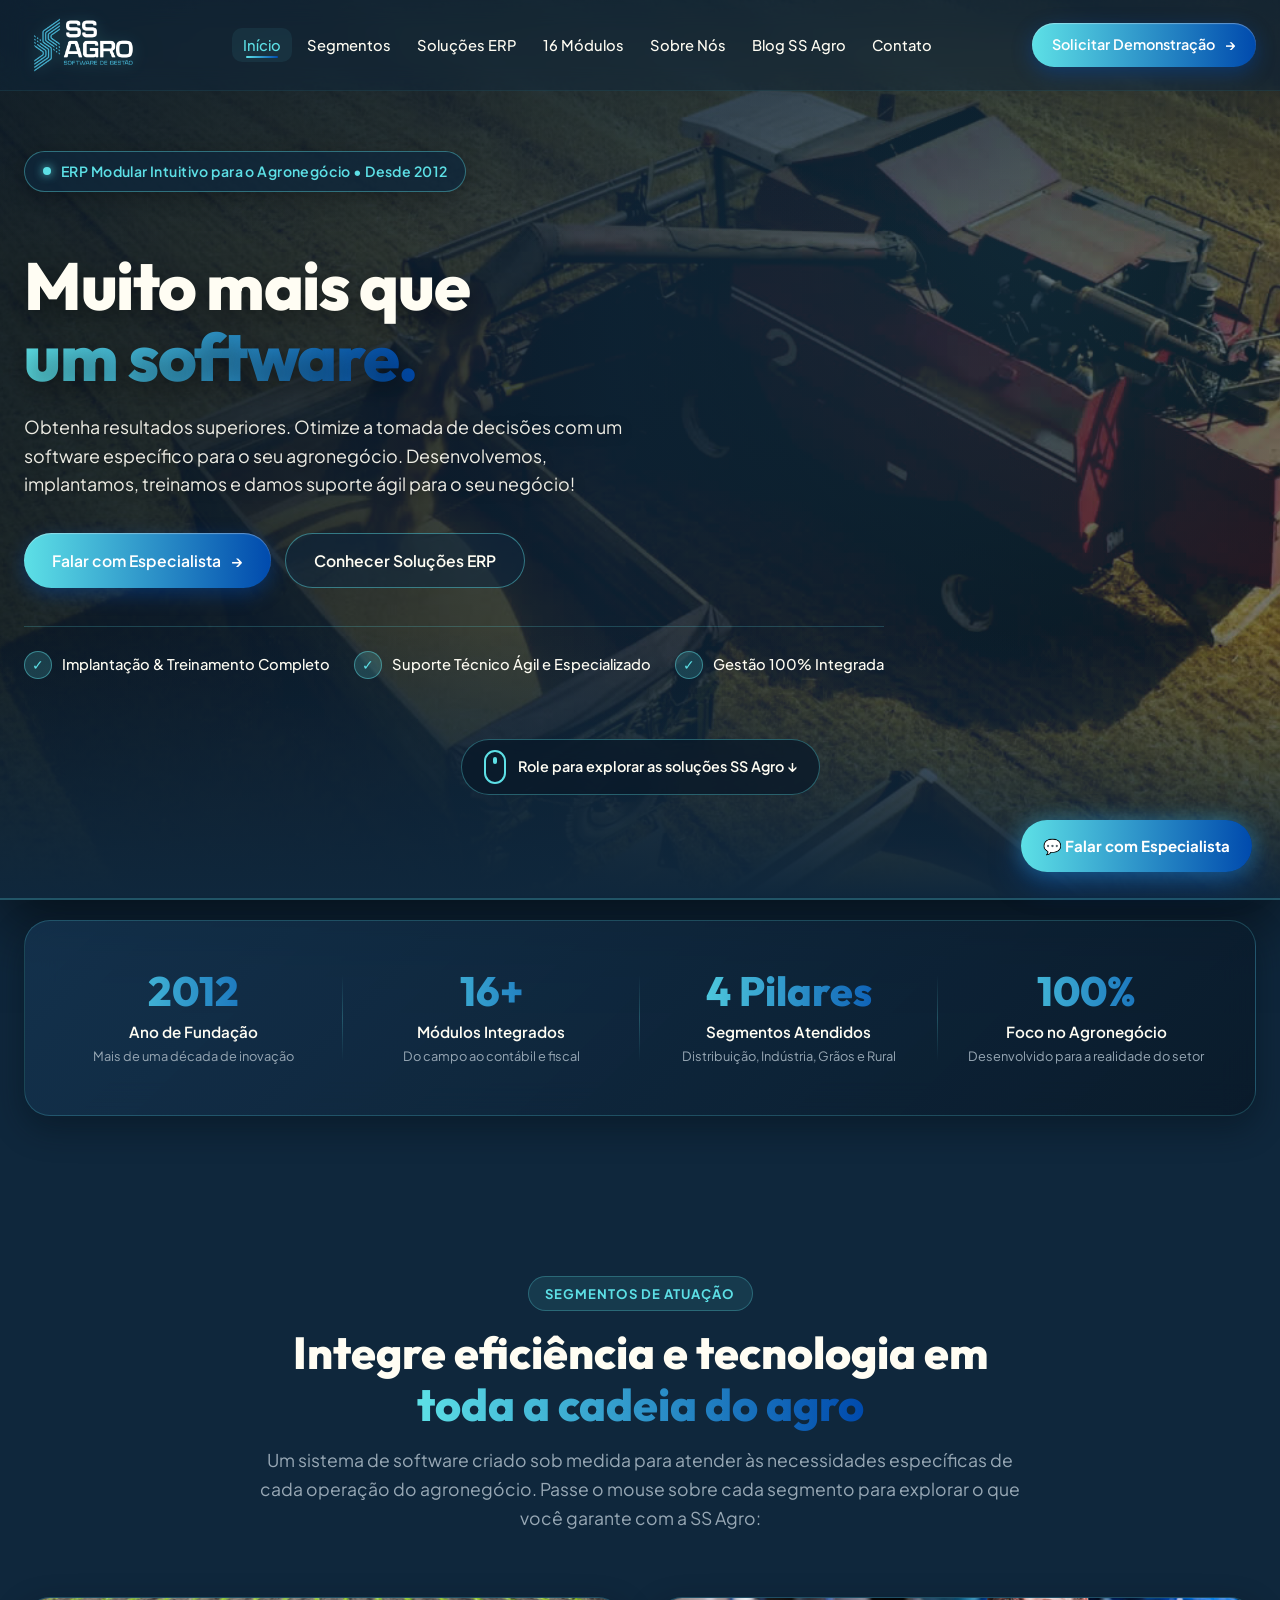
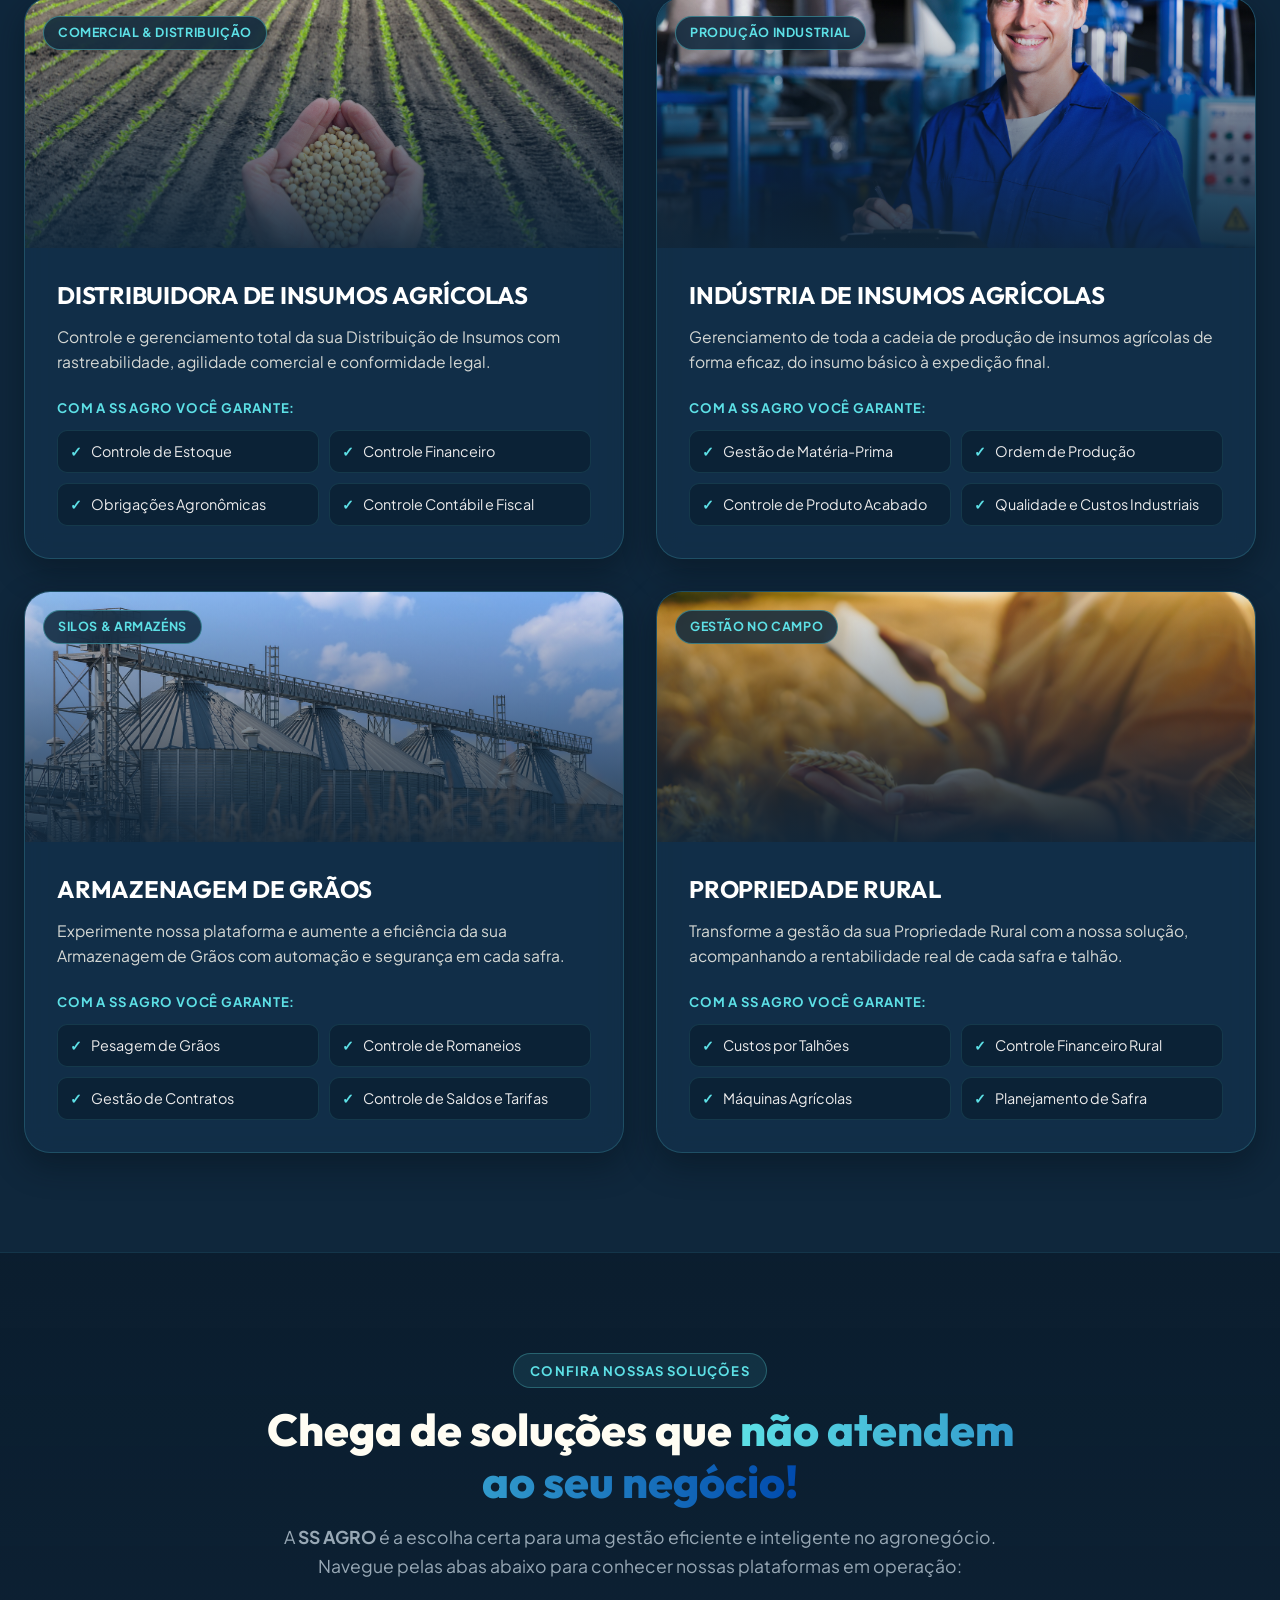
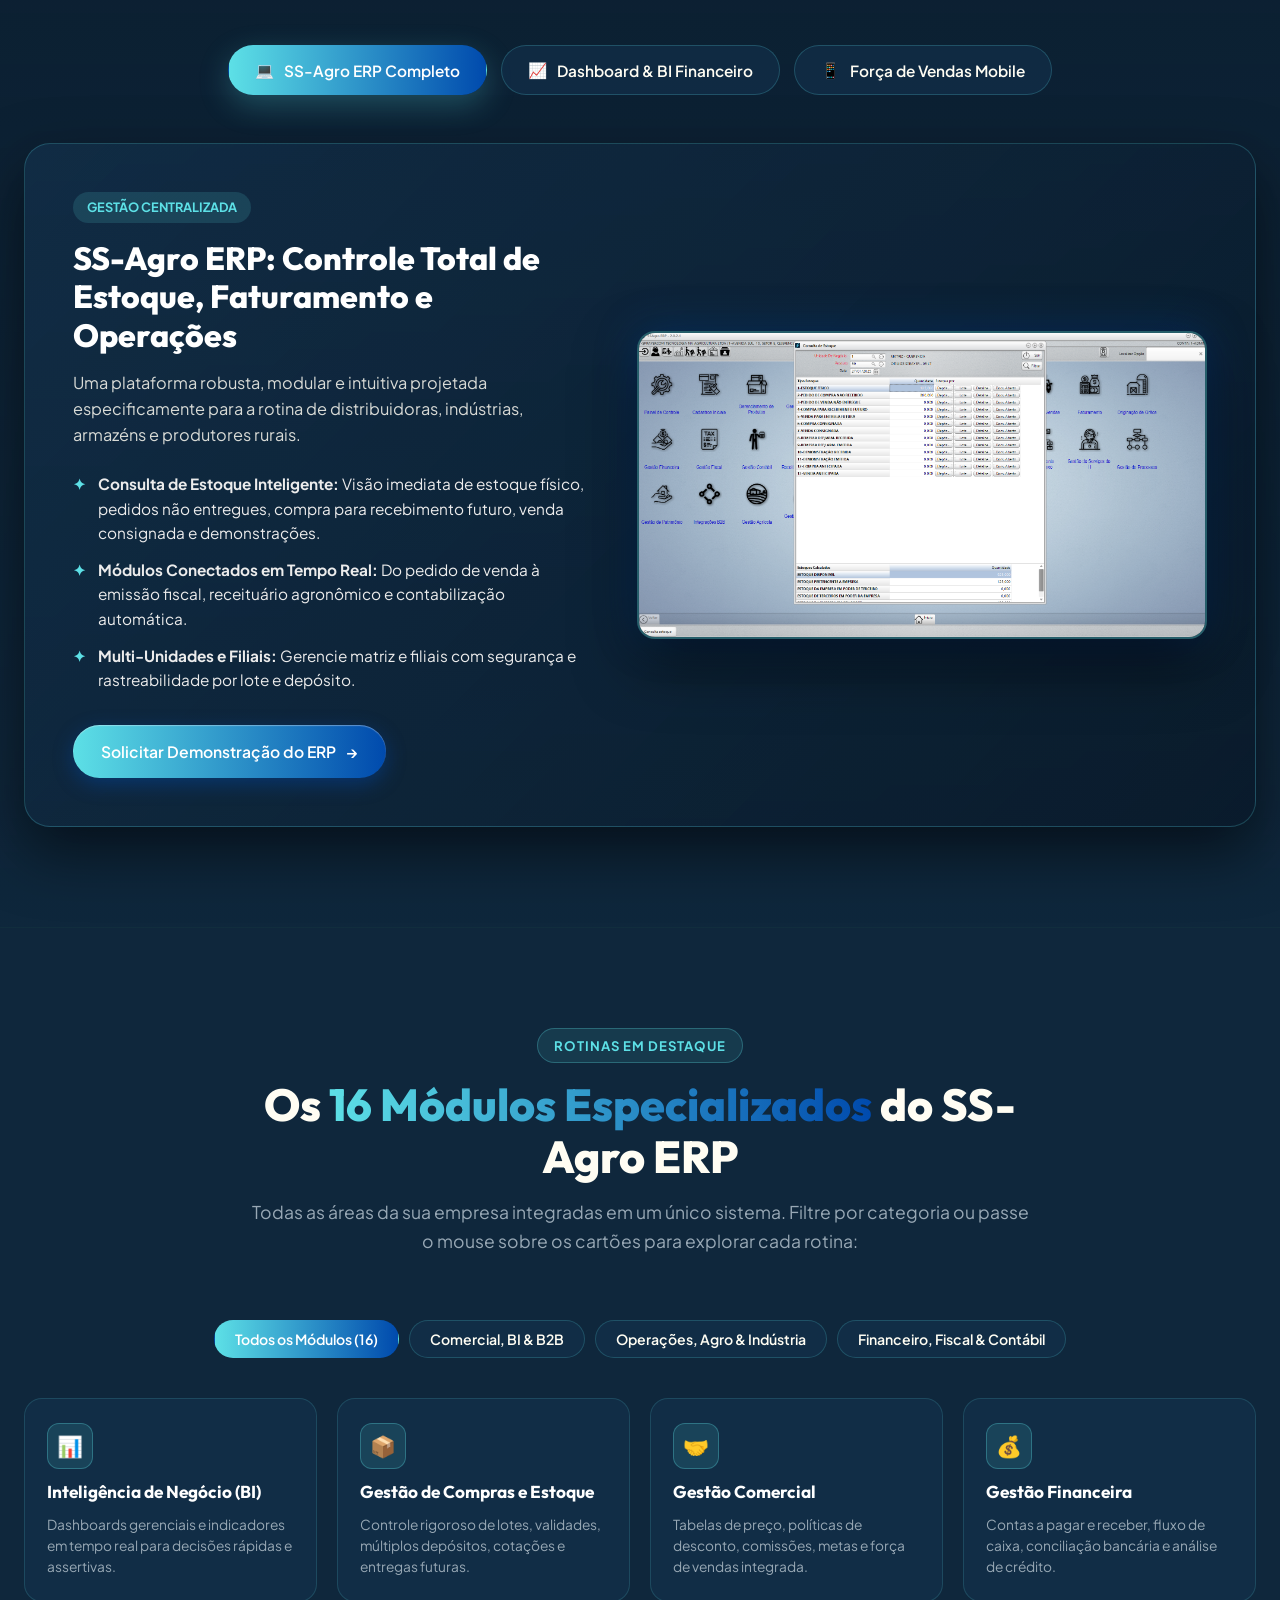
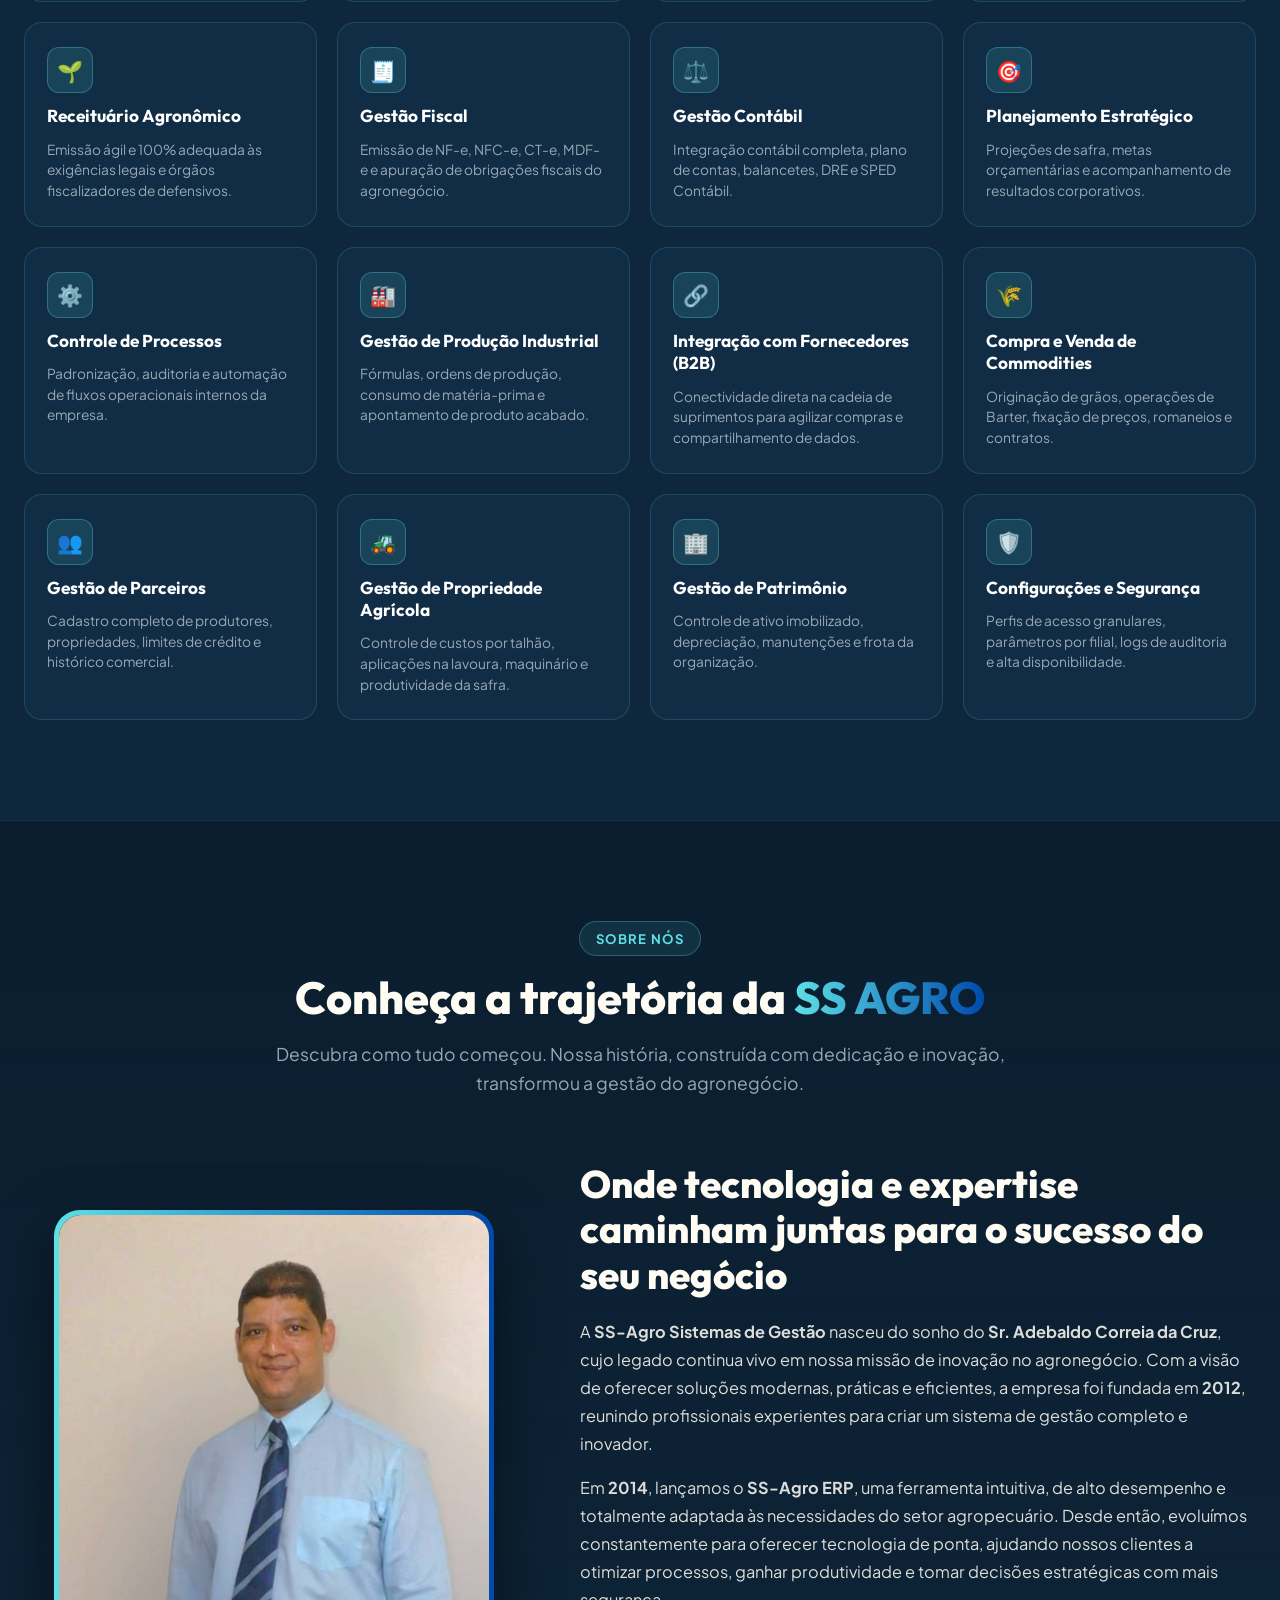
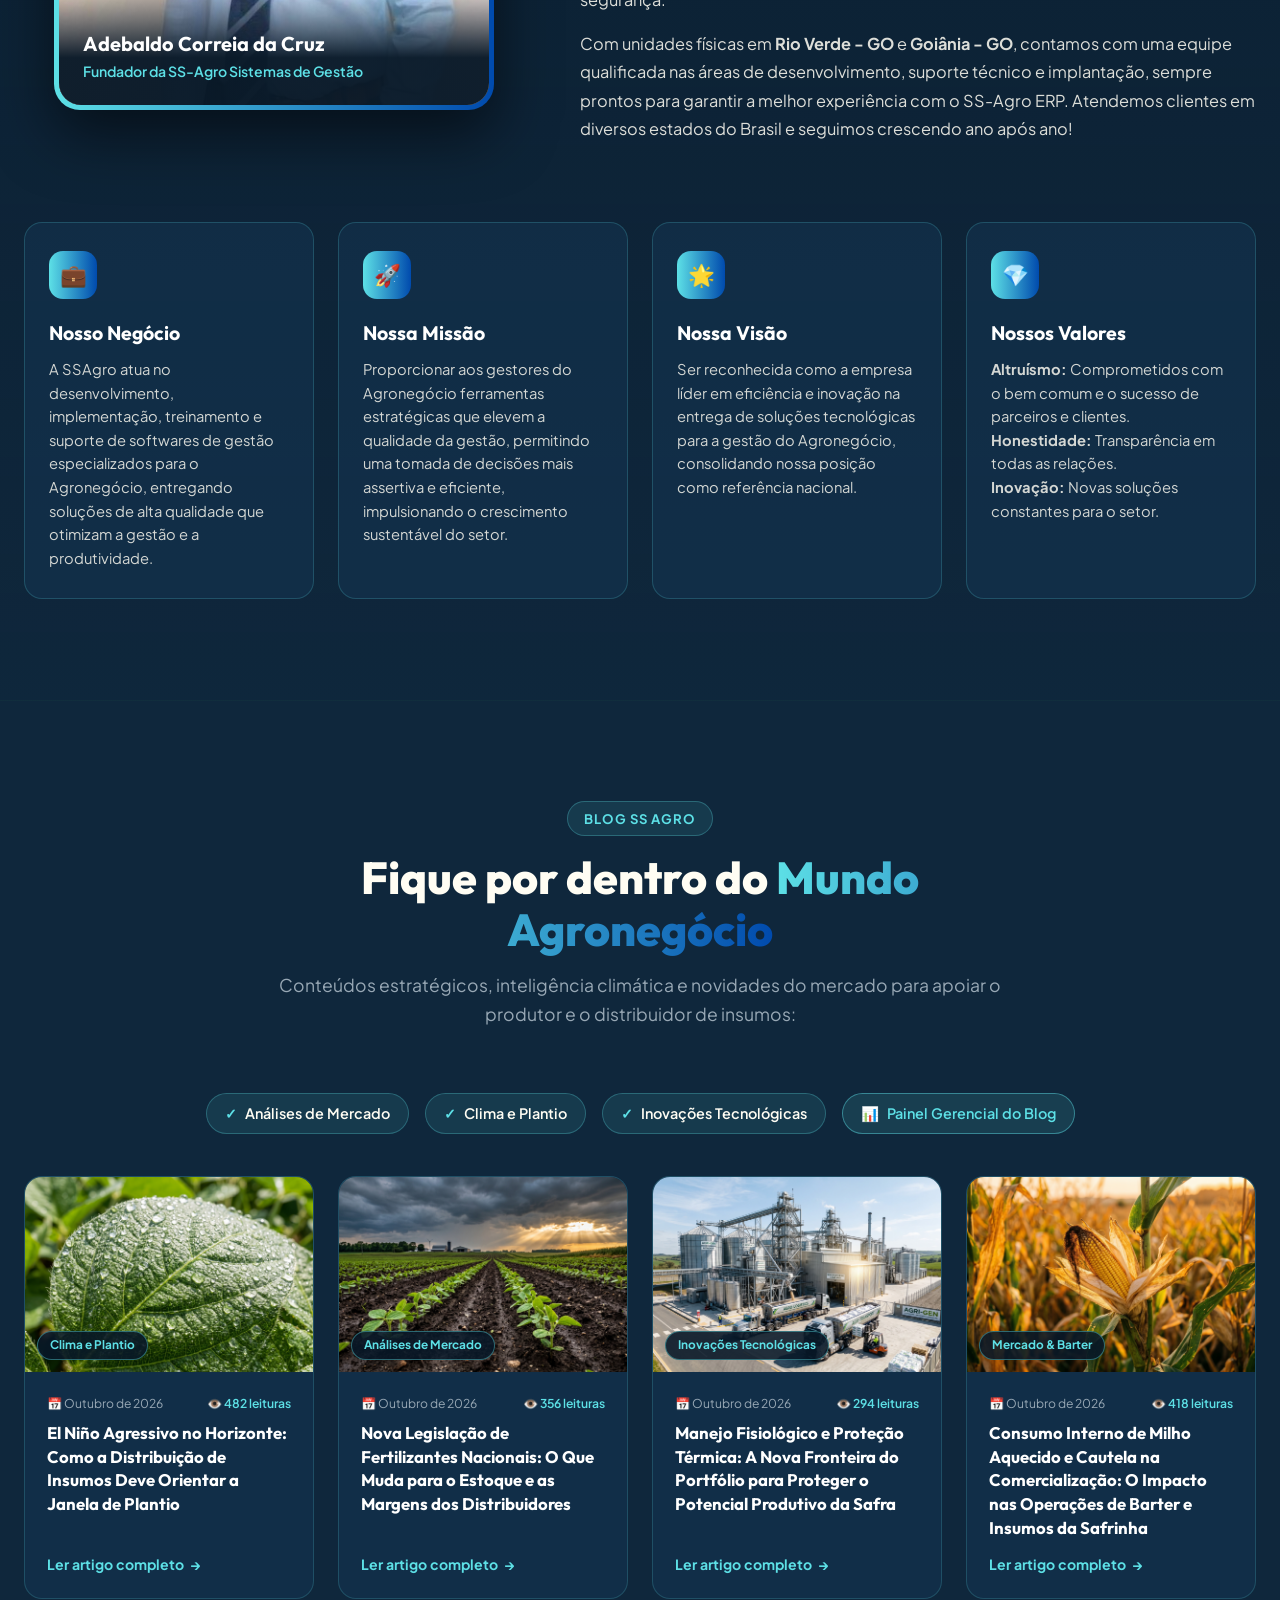
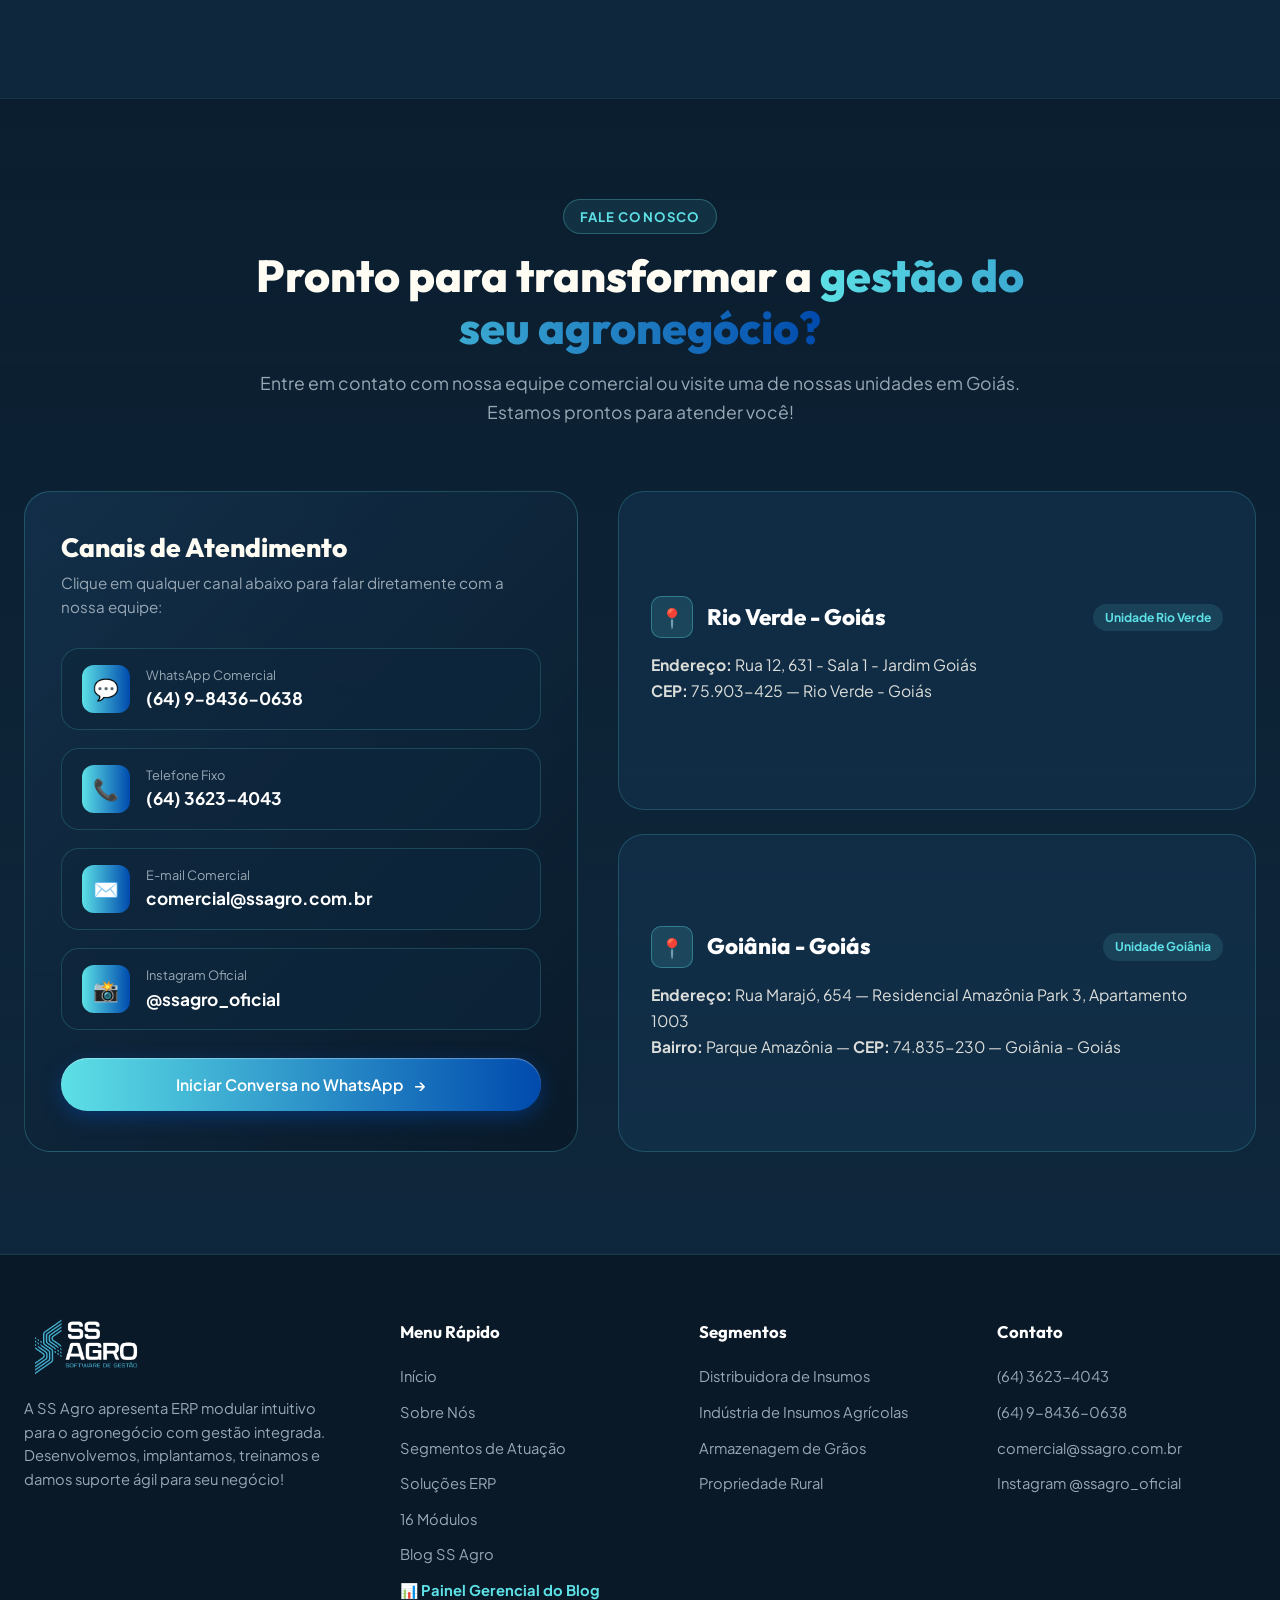
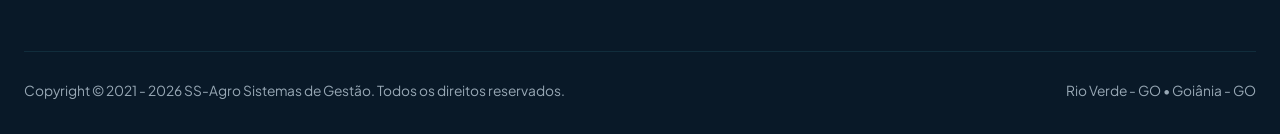
==== index.html @ dab85be3 "feat: site institucional SS Agro com blog interativo e painel gerencial completo" ====
<!DOCTYPE html>
<html lang="pt-BR">
<head>
  <meta charset="UTF-8" />
  <meta name="viewport" content="width=device-width, initial-scale=1.0" />
  <title>SS Agro | Software de Gestão ERP para o Agronegócio</title>
  <meta
    name="description"
    content="A SS Agro apresenta ERP modular intuitivo para o agronegócio com gestão integrada. Desenvolvemos, implantamos, treinamos e damos suporte ágil para seu negócio!"
  />
  <link rel="icon" type="image/png" href="assets/favicon.png" />

  <!-- Fontes Modernas (Plus Jakarta Sans & Outfit) -->
  <link rel="preconnect" href="https://fonts.googleapis.com" />
  <link rel="preconnect" href="https://fonts.gstatic.com" crossorigin />
  <link
    href="https://fonts.googleapis.com/css2?family=Outfit:wght@600;700;800&family=Plus+Jakarta+Sans:wght@400;500;600;700&display=swap"
    rel="stylesheet"
  />

  <!-- Folha de Estilos Principal -->
  <link rel="stylesheet" href="styles.css?v=11" />
</head>
<body>
  <!-- Barra de progresso de leitura no topo da página -->
  <div class="scroll-progress-bar" id="scrollProgressBar"></div>

  <!-- Luzes decorativas de fundo com as cores oficiais (#5de0e6 e #004aad) -->
  <div class="ambient-bg" aria-hidden="true">
    <div class="ambient-orb ambient-orb--cyan"></div>
    <div class="ambient-orb ambient-orb--royal"></div>
  </div>

  <!-- ========================================================================
       CABEÇALHO FIXO (HEADER) COM A LOGO OFICIAL DA SS AGRO
       ======================================================================== -->
  <header class="navbar" id="navbar">
    <div class="container navbar__inner">
      <a href="#inicio" class="navbar__logo" aria-label="SS Agro - Página Inicial">
        <img src="assets/logo-ssagro.png" alt="Logo Oficial SS Agro - Software de Gestão" />
      </a>

      <nav aria-label="Menu Principal">
        <ul class="navbar__links" id="navLinks">
          <li><a href="#inicio" class="navbar__link active">Início</a></li>
          <li><a href="#segmentos" class="navbar__link">Segmentos</a></li>
          <li><a href="#solucoes" class="navbar__link">Soluções ERP</a></li>
          <li><a href="#modulos" class="navbar__link">16 Módulos</a></li>
          <li><a href="#sobre" class="navbar__link">Sobre Nós</a></li>
          <li><a href="#blog" class="navbar__link">Blog SS Agro</a></li>
          <li><a href="#contato" class="navbar__link">Contato</a></li>
        </ul>
      </nav>

      <div class="navbar__actions">
        <a
          href="https://wa.me/5564984360638?text=Ol%C3%A1!%20Estou%20interessado(a)%20e%20gostaria%20de%20falar%20com%20um%20representante."
          target="_blank"
          rel="noopener noreferrer"
          class="btn btn--primary btn--sm"
        >
          <span>Solicitar Demonstração</span>
          <span class="btn__icon">→</span>
        </a>
        <button class="navbar__mobile-toggle" id="mobileToggle" aria-label="Abrir Menu" aria-expanded="false">
          ☰
        </button>
      </div>
    </div>
  </header>

  <main>
    <!-- ======================================================================
         1. BANNER DE VÍDEO EM TELA CHEIA NO INÍCIO DO SITE + CASCATA DE GRÃOS
         ====================================================================== -->
    <section class="hero hero--banner" id="inicio">
      <!-- Camada de Vídeo de Fundo do Banner (Dois Players para Transição Perfeita) -->
      <div class="hero-banner__media" id="heroBannerMedia">
        <!-- Vídeo 1: Colheita em Grãos (Higgsfield IA) -->
        <video
          id="heroVideo1"
          class="hero-banner__video active"
          src="assets/higgsfield-colheita.mp4"
          poster="assets/hero-poster.jpg"
          autoplay
          muted
          playsinline
          preload="auto"
        ></video>
        <!-- Vídeo 2: Vista Aérea da Safra (Original SS Agro) -->
        <video
          id="heroVideo2"
          class="hero-banner__video"
          src="assets/hero-video.mp4"
          poster="assets/hero-poster.jpg"
          muted
          playsinline
          preload="auto"
        ></video>
        <!-- Overlay com o Azul Marinho Oficial (#0f273c) para manter as cores da marca -->
        <div class="hero-banner__overlay"></div>
        <div class="hero-banner__vignette"></div>
      </div>

      <div class="container hero-banner__container">
        <!-- Barra superior do Banner: Badge da Marca SS Agro -->
        <div class="hero-banner__top-bar reveal">
          <div class="hero__badge">
            <span class="hero__badge-dot"></span>
            <span>ERP Modular Intuitivo para o Agronegócio • Desde 2012</span>
          </div>
        </div>

        <!-- Conteúdo Central do Banner -->
        <div class="hero-banner__Grid">
          <div class="hero__content reveal reveal--left">
            <h1 class="hero__title hero__title--banner">
              Muito mais que <br />
              <span class="text-gradient">um software.</span>
            </h1>

            <p class="hero__subtitle hero__subtitle--banner">
              Obtenha resultados superiores. Otimize a tomada de decisões com um software específico para o seu agronegócio. Desenvolvemos, implantamos, treinamos e damos suporte ágil para o seu negócio!
            </p>

            <div class="hero__cta-group">
              <a
                href="https://wa.me/5564984360638?text=Ol%C3%A1!%20Estou%20interessado(a)%20e%20gostaria%20de%20falar%20com%20um%20representante."
                target="_blank"
                rel="noopener noreferrer"
                class="btn btn--primary"
              >
                <span>Falar com Especialista</span>
                <span class="btn__icon">→</span>
              </a>
              <a href="#solucoes" class="btn btn--outline">
                <span>Conhecer Soluções ERP</span>
              </a>
            </div>

            <div class="hero__highlights">
              <div class="hero__highlight-item">
                <span class="hero__highlight-icon">✓</span>
                <span>Implantação & Treinamento Completo</span>
              </div>
              <div class="hero__highlight-item">
                <span class="hero__highlight-icon">✓</span>
                <span>Suporte Técnico Ágil e Especializado</span>
              </div>
              <div class="hero__highlight-item">
                <span class="hero__highlight-icon">✓</span>
                <span>Gestão 100% Integrada</span>
              </div>
            </div>
          </div>
        </div>

        <!-- Indicador Animado de Rolagem na Base do Banner -->
        <a href="#segmentos" class="hero-scroll-indicator" aria-label="Rolar página para baixo">
          <div class="hero-scroll-indicator__mouse">
            <div class="hero-scroll-indicator__wheel"></div>
          </div>
          <span>Role para explorar as soluções SS Agro ↓</span>
        </a>
      </div>
    </section>

    <!-- ======================================================================
         2. FAIXA DE NÚMEROS / CONFIANÇA (ANIMAÇÃO DE CONTAGEM NO SCROLL)
         ====================================================================== -->
    <div class="stats-strip">
      <div class="container">
        <div class="stats-strip__grid reveal reveal--scale">
          <div class="stat-card">
            <div class="stat-card__number" data-counter="2012" data-start="1990">2012</div>
            <div class="stat-card__label">Ano de Fundação</div>
            <div class="stat-card__sub">Mais de uma década de inovação</div>
          </div>

          <div class="stat-card">
            <div class="stat-card__number" data-counter="16" data-suffix="+">16+</div>
            <div class="stat-card__label">Módulos Integrados</div>
            <div class="stat-card__sub">Do campo ao contábil e fiscal</div>
          </div>

          <div class="stat-card">
            <div class="stat-card__number" data-counter="4" data-suffix=" Pilares">4 Pilares</div>
            <div class="stat-card__label">Segmentos Atendidos</div>
            <div class="stat-card__sub">Distribuição, Indústria, Grãos e Rural</div>
          </div>

          <div class="stat-card">
            <div class="stat-card__number" data-counter="100" data-suffix="%">100%</div>
            <div class="stat-card__label">Foco no Agronegócio</div>
            <div class="stat-card__sub">Desenvolvido para a realidade do setor</div>
          </div>
        </div>
      </div>
    </div>

    <!-- ======================================================================
         3. SEÇÃO SEGMENTOS DE ATUAÇÃO ("COM A SS AGRO VOCÊ GARANTE")
         ====================================================================== -->
    <section class="section" id="segmentos">
      <div class="container">
        <div class="section-header reveal">
          <span class="section-tag">Segmentos de Atuação</span>
          <h2 class="section-title">
            Integre eficiência e tecnologia em <span class="text-gradient">toda a cadeia do agro</span>
          </h2>
          <p class="section-subtitle">
            Um sistema de software criado sob medida para atender às necessidades específicas de cada operação do agronegócio. Passe o mouse sobre cada segmento para explorar o que você garante com a SS Agro:
          </p>
        </div>

        <div class="segments-grid">
          <!-- Segmento 1: Distribuidora de Insumos Agrícolas -->
          <article class="segment-card spotlight-card tilt-card reveal delay-1">
            <div class="segment-card__media">
              <img
                src="assets/seg-distribuidora-insumos.jpg"
                alt="Distribuidora de Insumos Agrícolas"
                loading="lazy"
              />
              <div class="segment-card__media-overlay"></div>
              <span class="segment-card__badge">Comercial & Distribuição</span>
            </div>
            <div class="segment-card__body">
              <h3 class="segment-card__title">Distribuidora de Insumos Agrícolas</h3>
              <p class="segment-card__desc">
                Controle e gerenciamento total da sua Distribuição de Insumos com rastreabilidade, agilidade comercial e conformidade legal.
              </p>
              <div class="segment-card__guarantees-title">Com a SS Agro você garante:</div>
              <ul class="segment-card__list">
                <li><span class="segment-card__check">✓</span> Controle de Estoque</li>
                <li><span class="segment-card__check">✓</span> Controle Financeiro</li>
                <li><span class="segment-card__check">✓</span> Obrigações Agronômicas</li>
                <li><span class="segment-card__check">✓</span> Controle Contábil e Fiscal</li>
              </ul>
            </div>
          </article>

          <!-- Segmento 2: Indústria de Insumos Agrícolas -->
          <article class="segment-card spotlight-card tilt-card reveal delay-2">
            <div class="segment-card__media">
              <img
                src="assets/seg-industria-insumos.jpg"
                alt="Indústria de Insumos Agrícolas"
                loading="lazy"
              />
              <div class="segment-card__media-overlay"></div>
              <span class="segment-card__badge">Produção Industrial</span>
            </div>
            <div class="segment-card__body">
              <h3 class="segment-card__title">Indústria de Insumos Agrícolas</h3>
              <p class="segment-card__desc">
                Gerenciamento de toda a cadeia de produção de insumos agrícolas de forma eficaz, do insumo básico à expedição final.
              </p>
              <div class="segment-card__guarantees-title">Com a SS Agro você garante:</div>
              <ul class="segment-card__list">
                <li><span class="segment-card__check">✓</span> Gestão de Matéria-Prima</li>
                <li><span class="segment-card__check">✓</span> Ordem de Produção</li>
                <li><span class="segment-card__check">✓</span> Controle de Produto Acabado</li>
                <li><span class="segment-card__check">✓</span> Qualidade e Custos Industriais</li>
              </ul>
            </div>
          </article>

          <!-- Segmento 3: Armazenagem de Grãos -->
          <article class="segment-card spotlight-card tilt-card reveal delay-1">
            <div class="segment-card__media">
              <img
                src="assets/seg-armazenagem-graos.jpg"
                alt="Armazenagem de Grãos"
                loading="lazy"
              />
              <div class="segment-card__media-overlay"></div>
              <span class="segment-card__badge">Silos & Armazéns</span>
            </div>
            <div class="segment-card__body">
              <h3 class="segment-card__title">Armazenagem de Grãos</h3>
              <p class="segment-card__desc">
                Experimente nossa plataforma e aumente a eficiência da sua Armazenagem de Grãos com automação e segurança em cada safra.
              </p>
              <div class="segment-card__guarantees-title">Com a SS Agro você garante:</div>
              <ul class="segment-card__list">
                <li><span class="segment-card__check">✓</span> Pesagem de Grãos</li>
                <li><span class="segment-card__check">✓</span> Controle de Romaneios</li>
                <li><span class="segment-card__check">✓</span> Gestão de Contratos</li>
                <li><span class="segment-card__check">✓</span> Controle de Saldos e Tarifas</li>
              </ul>
            </div>
          </article>

          <!-- Segmento 4: Propriedade Rural -->
          <article class="segment-card spotlight-card tilt-card reveal delay-2">
            <div class="segment-card__media">
              <img
                src="assets/seg-propriedade-rural.jpg"
                alt="Propriedade Rural"
                loading="lazy"
              />
              <div class="segment-card__media-overlay"></div>
              <span class="segment-card__badge">Gestão no Campo</span>
            </div>
            <div class="segment-card__body">
              <h3 class="segment-card__title">Propriedade Rural</h3>
              <p class="segment-card__desc">
                Transforme a gestão da sua Propriedade Rural com a nossa solução, acompanhando a rentabilidade real de cada safra e talhão.
              </p>
              <div class="segment-card__guarantees-title">Com a SS Agro você garante:</div>
              <ul class="segment-card__list">
                <li><span class="segment-card__check">✓</span> Custos por Talhões</li>
                <li><span class="segment-card__check">✓</span> Controle Financeiro Rural</li>
                <li><span class="segment-card__check">✓</span> Máquinas Agrícolas</li>
                <li><span class="segment-card__check">✓</span> Planejamento de Safra</li>
              </ul>
            </div>
          </article>
        </div>
      </div>
    </section>

    <!-- ======================================================================
         4. SEÇÃO SOLUÇÕES ERP (ECOSSISTEMA DESKTOP, BI & MOBILE)
         ====================================================================== -->
    <section class="section section--alt" id="solucoes">
      <div class="container">
        <div class="section-header reveal">
          <span class="section-tag">Confira Nossas Soluções</span>
          <h2 class="section-title">
            Chega de soluções que <span class="text-gradient">não atendem ao seu negócio!</span>
          </h2>
          <p class="section-subtitle">
            A <strong>SS AGRO</strong> é a escolha certa para uma gestão eficiente e inteligente no agronegócio. Navegue pelas abas abaixo para conhecer nossas plataformas em operação:
          </p>
        </div>

        <!-- Botões de Abas Interativas -->
        <div class="solutions-tabs reveal">
          <button class="solution-tab-btn active" data-tab="erp">
            <span>💻</span>
            <span>SS-Agro ERP Completo</span>
          </button>
          <button class="solution-tab-btn" data-tab="bi">
            <span>📈</span>
            <span>Dashboard & BI Financeiro</span>
          </button>
          <button class="solution-tab-btn" data-tab="mobile">
            <span>📱</span>
            <span>Força de Vendas Mobile</span>
          </button>
        </div>

        <!-- Painel 1: SS-Agro ERP Desktop -->
        <div class="solution-panel active" id="panel-erp">
          <div class="solution-panel__info">
            <span class="solution-panel__badge">Gestão Centralizada</span>
            <h3 class="solution-panel__title">SS-Agro ERP: Controle Total de Estoque, Faturamento e Operações</h3>
            <p class="solution-panel__desc">
              Uma plataforma robusta, modular e intuitiva projetada especificamente para a rotina de distribuidoras, indústrias, armazéns e produtores rurais.
            </p>
            <ul class="solution-panel__features">
              <li>
                <span>✦</span>
                <div><strong>Consulta de Estoque Inteligente:</strong> Visão imediata de estoque físico, pedidos não entregues, compra para recebimento futuro, venda consignada e demonstrações.</div>
              </li>
              <li>
                <span>✦</span>
                <div><strong>Módulos Conectados em Tempo Real:</strong> Do pedido de venda à emissão fiscal, receituário agronômico e contabilização automática.</div>
              </li>
              <li>
                <span>✦</span>
                <div><strong>Multi-Unidades e Filiais:</strong> Gerencie matriz e filiais com segurança e rastreabilidade por lote e depósito.</div>
              </li>
            </ul>
            <a
              href="https://wa.me/5564984360638?text=Ol%C3%A1!%20Gostaria%20de%20agendar%20uma%20demonstra%C3%A7%C3%A3o%20do%20SS-Agro%20ERP."
              target="_blank"
              rel="noopener noreferrer"
              class="btn btn--primary"
            >
              <span>Solicitar Demonstração do ERP</span>
              <span class="btn__icon">→</span>
            </a>
          </div>
          <div class="solution-panel__showcase">
            <div class="solution-panel__img-wrap">
              <img
                src="assets/screen-erp-estoque.png"
                alt="Tela real do sistema SS-Agro ERP - Consulta de Estoque e Módulos"
                loading="lazy"
              />
            </div>
          </div>
        </div>

        <!-- Painel 2: Dashboard & BI Financeiro -->
        <div class="solution-panel" id="panel-bi">
          <div class="solution-panel__info">
            <span class="solution-panel__badge">Inteligência de Negócio (BI)</span>
            <h3 class="solution-panel__title">Dashboards Estratégicos para Tomada de Decisão Segura</h3>
            <p class="solution-panel__desc">
              Acompanhe a saúde financeira da sua empresa com gráficos visuais em tempo real, fluxo de caixa, contas em atraso e ranking de receitas e despesas por categoria.
            </p>
            <ul class="solution-panel__features">
              <li>
                <span>✦</span>
                <div><strong>Indicadores Instantâneos:</strong> Total de Receitas, Total de Despesas, Saldo Consolidado e Total em Conta atualizados ao vivo.</div>
              </li>
              <li>
                <span>✦</span>
                <div><strong>Análise de Inadimplência e Prazos:</strong> Gráficos claros de contas a receber e a pagar por faixas de vencimento (0 a 30, 31 a 60, 61 a 90 e +90 dias).</div>
              </li>
              <li>
                <span>✦</span>
                <div><strong>Top 10 Categorias Financeiras:</strong> Identifique rapidamente onde estão suas maiores receitas e centros de custo.</div>
              </li>
            </ul>
            <a
              href="https://wa.me/5564984360638?text=Ol%C3%A1!%20Gostaria%20de%20conhecer%20o%20Dashboard%20e%20BI%20da%20SS%20Agro."
              target="_blank"
              rel="noopener noreferrer"
              class="btn btn--primary"
            >
              <span>Conhecer o Módulo de BI</span>
              <span class="btn__icon">→</span>
            </a>
          </div>
          <div class="solution-panel__showcase">
            <div class="solution-panel__img-wrap">
              <img
                src="assets/screen-dashboard-financeiro.png"
                alt="Tela real do Dashboard de Gestão Financeira SS Agro"
                loading="lazy"
              />
            </div>
          </div>
        </div>

        <!-- Painel 3: Força de Vendas Mobile -->
        <div class="solution-panel" id="panel-mobile">
          <div class="solution-panel__info">
            <span class="solution-panel__badge">Mobilidade em Campo</span>
            <h3 class="solution-panel__title">App Força de Vendas SS Agro: Seu Time Comercial Conectado no Campo</h3>
            <p class="solution-panel__desc">
              Agilidade para sua equipe comercial consultar clientes, emitir pedidos de venda e acompanhar metas diretamente pelo celular, com integração direta ao ERP.
            </p>
            <ul class="solution-panel__features">
              <li>
                <span>✦</span>
                <div><strong>Acompanhamento de Performance:</strong> Filtros rápidos por Semana, Mês, Trimestre e Ano com visão de Total Vendido, Faturado e em Aberto.</div>
              </li>
              <li>
                <span>✦</span>
                <div><strong>Gestão de Parceiros e Pedidos:</strong> Acesso rápido ao cadastro de clientes/parceiros e geração de pedidos de venda em poucos toques.</div>
              </li>
              <li>
                <span>✦</span>
                <div><strong>Sincronização com a Matriz:</strong> Pedidos integrados diretamente com o estoque, financeiro e faturamento da empresa.</div>
              </li>
            </ul>
            <a
              href="https://wa.me/5564984360638?text=Ol%C3%A1!%20Gostaria%20de%20saber%20mais%20sobre%20o%20For%C3%A7a%20de%20Vendas%20SS%20Agro."
              target="_blank"
              rel="noopener noreferrer"
              class="btn btn--primary"
            >
              <span>Ver Demonstração Mobile</span>
              <span class="btn__icon">→</span>
            </a>
          </div>
          <div class="solution-panel__showcase">
            <div class="solution-panel__img-wrap solution-panel__img-wrap--mobile">
              <img
                src="assets/screen-mobile-app.jpg"
                alt="Aplicativo Força de Vendas SS Agro no Smartphone"
                loading="lazy"
              />
            </div>
          </div>
        </div>
      </div>
    </section>

    <!-- ======================================================================
         5. SEÇÃO 16 ROTINAS E MÓDULOS EM DESTAQUE (COM FILTRO INTERATIVO)
         ====================================================================== -->
    <section class="section" id="modulos">
      <div class="container">
        <div class="section-header reveal">
          <span class="section-tag">Rotinas em Destaque</span>
          <h2 class="section-title">
            Os <span class="text-gradient">16 Módulos Especializados</span> do SS-Agro ERP
          </h2>
          <p class="section-subtitle">
            Todas as áreas da sua empresa integradas em um único sistema. Filtre por categoria ou passe o mouse sobre os cartões para explorar cada rotina:
          </p>
        </div>

        <!-- Filtros de Categoria -->
        <div class="modules-filter reveal">
          <button class="filter-chip active" data-filter="all">Todos os Módulos (16)</button>
          <button class="filter-chip" data-filter="comercial">Comercial, BI & B2B</button>
          <button class="filter-chip" data-filter="agro">Operações, Agro & Indústria</button>
          <button class="filter-chip" data-filter="financeiro">Financeiro, Fiscal & Contábil</button>
        </div>

        <!-- Grid com os 16 Módulos Oficiais da página /solucoeserp -->
        <div class="modules-grid reveal">
          <div class="module-card spotlight-card" data-category="comercial">
            <div class="module-card__icon">📊</div>
            <h3 class="module-card__title">Inteligência de Negócio (BI)</h3>
            <p class="module-card__desc">Dashboards gerenciais e indicadores em tempo real para decisões rápidas e assertivas.</p>
          </div>

          <div class="module-card spotlight-card" data-category="agro">
            <div class="module-card__icon">📦</div>
            <h3 class="module-card__title">Gestão de Compras e Estoque</h3>
            <p class="module-card__desc">Controle rigoroso de lotes, validades, múltiplos depósitos, cotações e entregas futuras.</p>
          </div>

          <div class="module-card spotlight-card" data-category="comercial">
            <div class="module-card__icon">🤝</div>
            <h3 class="module-card__title">Gestão Comercial</h3>
            <p class="module-card__desc">Tabelas de preço, políticas de desconto, comissões, metas e força de vendas integrada.</p>
          </div>

          <div class="module-card spotlight-card" data-category="financeiro">
            <div class="module-card__icon">💰</div>
            <h3 class="module-card__title">Gestão Financeira</h3>
            <p class="module-card__desc">Contas a pagar e receber, fluxo de caixa, conciliação bancária e análise de crédito.</p>
          </div>

          <div class="module-card spotlight-card" data-category="agro">
            <div class="module-card__icon">🌱</div>
            <h3 class="module-card__title">Receituário Agronômico</h3>
            <p class="module-card__desc">Emissão ágil e 100% adequada às exigências legais e órgãos fiscalizadores de defensivos.</p>
          </div>

          <div class="module-card spotlight-card" data-category="financeiro">
            <div class="module-card__icon">🧾</div>
            <h3 class="module-card__title">Gestão Fiscal</h3>
            <p class="module-card__desc">Emissão de NF-e, NFC-e, CT-e, MDF-e e apuração de obrigações fiscais do agronegócio.</p>
          </div>

          <div class="module-card spotlight-card" data-category="financeiro">
            <div class="module-card__icon">⚖️</div>
            <h3 class="module-card__title">Gestão Contábil</h3>
            <p class="module-card__desc">Integração contábil completa, plano de contas, balancetes, DRE e SPED Contábil.</p>
          </div>

          <div class="module-card spotlight-card" data-category="comercial">
            <div class="module-card__icon">🎯</div>
            <h3 class="module-card__title">Planejamento Estratégico</h3>
            <p class="module-card__desc">Projeções de safra, metas orçamentárias e acompanhamento de resultados corporativos.</p>
          </div>

          <div class="module-card spotlight-card" data-category="agro">
            <div class="module-card__icon">⚙️</div>
            <h3 class="module-card__title">Controle de Processos</h3>
            <p class="module-card__desc">Padronização, auditoria e automação de fluxos operacionais internos da empresa.</p>
          </div>

          <div class="module-card spotlight-card" data-category="agro">
            <div class="module-card__icon">🏭</div>
            <h3 class="module-card__title">Gestão de Produção Industrial</h3>
            <p class="module-card__desc">Fórmulas, ordens de produção, consumo de matéria-prima e apontamento de produto acabado.</p>
          </div>

          <div class="module-card spotlight-card" data-category="comercial">
            <div class="module-card__icon">🔗</div>
            <h3 class="module-card__title">Integração com Fornecedores (B2B)</h3>
            <p class="module-card__desc">Conectividade direta na cadeia de suprimentos para agilizar compras e compartilhamento de dados.</p>
          </div>

          <div class="module-card spotlight-card" data-category="comercial">
            <div class="module-card__icon">🌾</div>
            <h3 class="module-card__title">Compra e Venda de Commodities</h3>
            <p class="module-card__desc">Originação de grãos, operações de Barter, fixação de preços, romaneios e contratos.</p>
          </div>

          <div class="module-card spotlight-card" data-category="comercial">
            <div class="module-card__icon">👥</div>
            <h3 class="module-card__title">Gestão de Parceiros</h3>
            <p class="module-card__desc">Cadastro completo de produtores, propriedades, limites de crédito e histórico comercial.</p>
          </div>

          <div class="module-card spotlight-card" data-category="agro">
            <div class="module-card__icon">🚜</div>
            <h3 class="module-card__title">Gestão de Propriedade Agrícola</h3>
            <p class="module-card__desc">Controle de custos por talhão, aplicações na lavoura, maquinário e produtividade da safra.</p>
          </div>

          <div class="module-card spotlight-card" data-category="financeiro">
            <div class="module-card__icon">🏢</div>
            <h3 class="module-card__title">Gestão de Patrimônio</h3>
            <p class="module-card__desc">Controle de ativo imobilizado, depreciação, manutenções e frota da organização.</p>
          </div>

          <div class="module-card spotlight-card" data-category="financeiro">
            <div class="module-card__icon">🛡️</div>
            <h3 class="module-card__title">Configurações e Segurança</h3>
            <p class="module-card__desc">Perfis de acesso granulares, parâmetros por filial, logs de auditoria e alta disponibilidade.</p>
          </div>
        </div>
      </div>
    </section>

    <!-- ======================================================================
         6. SEÇÃO SOBRE NÓS — CONHEÇA A TRAJETÓRIA DA SS AGRO
         ====================================================================== -->
    <section class="section section--alt" id="sobre">
      <div class="container">
        <div class="section-header reveal">
          <span class="section-tag">Sobre Nós</span>
          <h2 class="section-title">
            Conheça a trajetória da <span class="text-gradient">SS AGRO</span>
          </h2>
          <p class="section-subtitle">
            Descubra como tudo começou. Nossa história, construída com dedicação e inovação, transformou a gestão do agronegócio.
          </p>
        </div>

        <div class="about-grid">
          <!-- Foto Oficial do Fundador -->
          <div class="reveal reveal--left">
            <div class="founder-card tilt-card">
              <div class="founder-card__inner">
                <img
                  src="assets/fundador-adebaldo.jpg"
                  alt="Sr. Adebaldo Correia da Cruz - Fundador da SS-Agro"
                  loading="lazy"
                />
                <div class="founder-card__caption">
                  <div class="founder-card__name">Adebaldo Correia da Cruz</div>
                  <div class="founder-card__role">Fundador da SS-Agro Sistemas de Gestão</div>
                </div>
              </div>
            </div>
          </div>

          <!-- Texto Institucional Oficial -->
          <div class="about-content reveal reveal--right">
            <h3 class="about-content__title">
              Onde tecnologia e expertise caminham juntas para o sucesso do seu negócio
            </h3>
            <p class="about-content__text">
              A <strong>SS-Agro Sistemas de Gestão</strong> nasceu do sonho do <strong>Sr. Adebaldo Correia da Cruz</strong>, cujo legado continua vivo em nossa missão de inovação no agronegócio. Com a visão de oferecer soluções modernas, práticas e eficientes, a empresa foi fundada em <strong>2012</strong>, reunindo profissionais experientes para criar um sistema de gestão completo e inovador.
            </p>
            <p class="about-content__text">
              Em <strong>2014</strong>, lançamos o <strong>SS-Agro ERP</strong>, uma ferramenta intuitiva, de alto desempenho e totalmente adaptada às necessidades do setor agropecuário. Desde então, evoluímos constantemente para oferecer tecnologia de ponta, ajudando nossos clientes a otimizar processos, ganhar produtividade e tomar decisões estratégicas com mais segurança.
            </p>
            <p class="about-content__text">
              Com unidades físicas em <strong>Rio Verde - GO</strong> e <strong>Goiânia - GO</strong>, contamos com uma equipe qualificada nas áreas de desenvolvimento, suporte técnico e implantação, sempre prontos para garantir a melhor experiência com o SS-Agro ERP. Atendemos clientes em diversos estados do Brasil e seguimos crescendo ano após ano!
            </p>
          </div>
        </div>

        <!-- Pilares Oficiais: Negócio, Missão, Visão e Valores -->
        <div class="pillars-grid">
          <div class="pillar-card spotlight-card reveal delay-1">
            <div class="pillar-card__icon">💼</div>
            <h4 class="pillar-card__title">Nosso Negócio</h4>
            <p class="pillar-card__text">
              A SSAgro atua no desenvolvimento, implementação, treinamento e suporte de softwares de gestão especializados para o Agronegócio, entregando soluções de alta qualidade que otimizam a gestão e a produtividade.
            </p>
          </div>

          <div class="pillar-card spotlight-card reveal delay-2">
            <div class="pillar-card__icon">🚀</div>
            <h4 class="pillar-card__title">Nossa Missão</h4>
            <p class="pillar-card__text">
              Proporcionar aos gestores do Agronegócio ferramentas estratégicas que elevem a qualidade da gestão, permitindo uma tomada de decisões mais assertiva e eficiente, impulsionando o crescimento sustentável do setor.
            </p>
          </div>

          <div class="pillar-card spotlight-card reveal delay-3">
            <div class="pillar-card__icon">🌟</div>
            <h4 class="pillar-card__title">Nossa Visão</h4>
            <p class="pillar-card__text">
              Ser reconhecida como a empresa líder em eficiência e inovação na entrega de soluções tecnológicas para a gestão do Agronegócio, consolidando nossa posição como referência nacional.
            </p>
          </div>

          <div class="pillar-card spotlight-card reveal delay-4">
            <div class="pillar-card__icon">💎</div>
            <h4 class="pillar-card__title">Nossos Valores</h4>
            <p class="pillar-card__text">
              <strong>Altruísmo:</strong> Comprometidos com o bem comum e o sucesso de parceiros e clientes.<br />
              <strong>Honestidade:</strong> Transparência em todas as relações.<br />
              <strong>Inovação:</strong> Novas soluções constantes para o setor.
            </p>
          </div>
        </div>
      </div>
    </section>

    <!-- ======================================================================
         7. SEÇÃO BLOG SS AGRO ("FIQUE POR DENTRO DO MUNDO AGRONEGÓCIO")
         ====================================================================== -->
    <section class="section" id="blog">
      <div class="container">
        <div class="section-header reveal">
          <span class="section-tag">Blog SS Agro</span>
          <h2 class="section-title">
            Fique por dentro do <span class="text-gradient">Mundo Agronegócio</span>
          </h2>
          <p class="section-subtitle">
            Conteúdos estratégicos, inteligência climática e novidades do mercado para apoiar o produtor e o distribuidor de insumos:
          </p>
        </div>

        <div class="blog-pills reveal">
          <div class="blog-pill"><span>✓</span> Análises de Mercado</div>
          <div class="blog-pill"><span>✓</span> Clima e Plantio</div>
          <div class="blog-pill"><span>✓</span> Inovações Tecnológicas</div>
          <a href="admin.html" class="blog-pill" style="border-color: rgba(93, 224, 230, 0.45); background: rgba(93, 224, 230, 0.12); color: var(--ss-cyan); text-decoration: none;">
            <span>📊</span> Painel Gerencial do Blog
          </a>
        </div>

        <div class="blog-grid" id="blogGrid">
          <!-- Artigo 1 -->
          <a
            href="artigo.html?slug=el-nino-agressivo-janela-plantio"
            class="blog-card spotlight-card reveal delay-1"
          >
            <div class="blog-card__img">
              <img src="assets/blog-1.jpg" alt="Clima e Janela de Plantio no Agronegócio" loading="lazy" />
              <span class="blog-card__tag">Clima e Plantio</span>
            </div>
            <div class="blog-card__body">
              <h3 class="blog-card__title">
                El Niño Agressivo no Horizonte: Como a Distribuição de Insumos Deve Orientar a Janela de Plantio
              </h3>
              <div class="blog-card__more">
                Ler artigo completo <span>→</span>
              </div>
            </div>
          </a>

          <!-- Artigo 2 -->
          <a
            href="artigo.html?slug=nova-legislacao-fertilizantes-nacionais"
            class="blog-card spotlight-card reveal delay-2"
          >
            <div class="blog-card__img">
              <img src="assets/blog-2.jpg" alt="Legislação de Fertilizantes e Estoque" loading="lazy" />
              <span class="blog-card__tag">Análises de Mercado</span>
            </div>
            <div class="blog-card__body">
              <h3 class="blog-card__title">
                Nova Legislação de Fertilizantes Nacionais: O Que Muda para o Estoque e as Margens dos Distribuidores
              </h3>
              <div class="blog-card__more">
                Ler artigo completo <span>→</span>
              </div>
            </div>
          </a>

          <!-- Artigo 3 -->
          <a
            href="artigo.html?slug=manejo-fisiologico-protecao-termica"
            class="blog-card spotlight-card reveal delay-3"
          >
            <div class="blog-card__img">
              <img src="assets/blog-3.jpg" alt="Manejo Fisiológico e Proteção Térmica" loading="lazy" />
              <span class="blog-card__tag">Inovações Tecnológicas</span>
            </div>
            <div class="blog-card__body">
              <h3 class="blog-card__title">
                Manejo Fisiológico e Proteção Térmica: A Nova Fronteira para Proteger o Potencial Produtivo da Safra
              </h3>
              <div class="blog-card__more">
                Ler artigo completo <span>→</span>
              </div>
            </div>
          </a>

          <!-- Artigo 4 -->
          <a
            href="artigo.html?slug=consumo-interno-milho-barter-safrinha"
            class="blog-card spotlight-card reveal delay-4"
          >
            <div class="blog-card__img">
              <img src="assets/blog-4.jpg" alt="Comercialização de Milho e Operações de Barter" loading="lazy" />
              <span class="blog-card__tag">Mercado & Barter</span>
            </div>
            <div class="blog-card__body">
              <h3 class="blog-card__title">
                Consumo Interno de Milho Aquecido e Cautela na Comercialização: O Impacto nas Operações de Barter
              </h3>
              <div class="blog-card__more">
                Ler artigo completo <span>→</span>
              </div>
            </div>
          </a>
        </div>
      </div>
    </section>

    <!-- ======================================================================
         8. SEÇÃO CONTATO & NOSSAS UNIDADES (RIO VERDE - GO & GOIÂNIA - GO)
         ====================================================================== -->
    <section class="section section--alt" id="contato">
      <div class="container">
        <div class="section-header reveal">
          <span class="section-tag">Fale Conosco</span>
          <h2 class="section-title">
            Pronto para transformar a <span class="text-gradient">gestão do seu agronegócio?</span>
          </h2>
          <p class="section-subtitle">
            Entre em contato com nossa equipe comercial ou visite uma de nossas unidades em Goiás. Estamos prontos para atender você!
          </p>
        </div>

        <div class="contact-grid">
          <!-- Canais Diretos de Atendimento -->
          <div class="contact-channels reveal reveal--left">
            <div>
              <h3 class="about-content__title" style="font-size: 1.65rem; margin-bottom: 8px;">
                Canais de Atendimento
              </h3>
              <p style="color: var(--ss-gray-muted); font-size: 0.95rem;">
                Clique em qualquer canal abaixo para falar diretamente com a nossa equipe:
              </p>

              <div class="contact-channels__list">
                <a
                  href="https://wa.me/5564984360638?text=Ol%C3%A1!%20Estou%20interessado(a)%20e%20gostaria%20de%20falar%20com%20um%20representante."
                  target="_blank"
                  rel="noopener noreferrer"
                  class="contact-item"
                >
                  <div class="contact-item__icon">💬</div>
                  <div>
                    <span class="contact-item__label">WhatsApp Comercial</span>
                    <span class="contact-item__value">(64) 9-8436-0638</span>
                  </div>
                </a>

                <a href="tel:+556436234043" class="contact-item">
                  <div class="contact-item__icon">📞</div>
                  <div>
                    <span class="contact-item__label">Telefone Fixo</span>
                    <span class="contact-item__value">(64) 3623-4043</span>
                  </div>
                </a>

                <a href="mailto:comercial@ssagro.com.br" class="contact-item">
                  <div class="contact-item__icon">✉️</div>
                  <div>
                    <span class="contact-item__label">E-mail Comercial</span>
                    <span class="contact-item__value">comercial@ssagro.com.br</span>
                  </div>
                </a>

                <a
                  href="https://www.instagram.com/ssagro_oficial"
                  target="_blank"
                  rel="noopener noreferrer"
                  class="contact-item"
                >
                  <div class="contact-item__icon">📸</div>
                  <div>
                    <span class="contact-item__label">Instagram Oficial</span>
                    <span class="contact-item__value">@ssagro_oficial</span>
                  </div>
                </a>
              </div>
            </div>

            <a
              href="https://wa.me/5564984360638?text=Ol%C3%A1!%20Estou%20interessado(a)%20e%20gostaria%20de%20falar%20com%20um%20representante."
              target="_blank"
              rel="noopener noreferrer"
              class="btn btn--primary"
              style="width: 100%;"
            >
              <span>Iniciar Conversa no WhatsApp</span>
              <span class="btn__icon">→</span>
            </a>
          </div>

          <!-- Nossas Unidades Físicas -->
          <div class="units-wrapper reveal reveal--right">
            <div class="unit-card spotlight-card">
              <div class="unit-card__header">
                <div class="unit-card__pin">📍</div>
                <h3 class="unit-card__city">Rio Verde - Goiás</h3>
                <span class="unit-card__badge">Unidade Rio Verde</span>
              </div>
              <p class="unit-card__address">
                <strong>Endereço:</strong> Rua 12, 631 - Sala 1 - Jardim Goiás<br />
                <strong>CEP:</strong> 75.903-425 — Rio Verde - Goiás
              </p>
            </div>

            <div class="unit-card spotlight-card">
              <div class="unit-card__header">
                <div class="unit-card__pin">📍</div>
                <h3 class="unit-card__city">Goiânia - Goiás</h3>
                <span class="unit-card__badge">Unidade Goiânia</span>
              </div>
              <p class="unit-card__address">
                <strong>Endereço:</strong> Rua Marajó, 654 — Residencial Amazônia Park 3, Apartamento 1003<br />
                <strong>Bairro:</strong> Parque Amazônia — <strong>CEP:</strong> 74.835-230 — Goiânia - Goiás
              </p>
            </div>
          </div>
        </div>
      </div>
    </section>
  </main>

  <!-- ========================================================================
       RODAPÉ (FOOTER OFICIAL)
       ======================================================================== -->
  <footer class="footer">
    <div class="container">
      <div class="footer__top">
        <div>
          <img src="assets/logo-ssagro.png" alt="Logo Oficial SS Agro" class="footer__logo" />
          <p class="footer__desc">
            A SS Agro apresenta ERP modular intuitivo para o agronegócio com gestão integrada. Desenvolvemos, implantamos, treinamos e damos suporte ágil para seu negócio!
          </p>
        </div>

        <div>
          <h4 class="footer__heading">Menu Rápido</h4>
          <ul class="footer__links">
            <li><a href="#inicio">Início</a></li>
            <li><a href="#sobre">Sobre Nós</a></li>
            <li><a href="#segmentos">Segmentos de Atuação</a></li>
            <li><a href="#solucoes">Soluções ERP</a></li>
            <li><a href="#modulos">16 Módulos</a></li>
            <li><a href="#blog">Blog SS Agro</a></li>
            <li><a href="admin.html" style="color: var(--ss-cyan); font-weight: 700;">📊 Painel Gerencial do Blog</a></li>
          </ul>
        </div>

        <div>
          <h4 class="footer__heading">Segmentos</h4>
          <ul class="footer__links">
            <li><a href="#segmentos">Distribuidora de Insumos</a></li>
            <li><a href="#segmentos">Indústria de Insumos Agrícolas</a></li>
            <li><a href="#segmentos">Armazenagem de Grãos</a></li>
            <li><a href="#segmentos">Propriedade Rural</a></li>
          </ul>
        </div>

        <div>
          <h4 class="footer__heading">Contato</h4>
          <ul class="footer__links">
            <li><a href="tel:+556436234043">(64) 3623-4043</a></li>
            <li><a href="https://wa.me/5564984360638" target="_blank" rel="noopener noreferrer">(64) 9-8436-0638</a></li>
            <li><a href="mailto:comercial@ssagro.com.br">comercial@ssagro.com.br</a></li>
            <li><a href="https://www.instagram.com/ssagro_oficial" target="_blank" rel="noopener noreferrer">Instagram @ssagro_oficial</a></li>
          </ul>
        </div>
      </div>

      <div class="footer__bottom">
        <span>Copyright © 2021 - 2026 SS-Agro Sistemas de Gestão. Todos os direitos reservados.</span>
        <span>Rio Verde - GO • Goiânia - GO</span>
      </div>
    </div>
  </footer>

  <!-- Botão Flutuante de WhatsApp -->
  <a
    href="https://wa.me/5564984360638?text=Ol%C3%A1!%20Estou%20interessado(a)%20e%20gostaria%20de%20falar%20com%20um%20representante."
    target="_blank"
    rel="noopener noreferrer"
    class="whatsapp-float"
    aria-label="Falar pelo WhatsApp"
  >
    <span>💬 Falar com Especialista</span>
  </a>

  <!-- Dados e API do Blog + Script Principal -->
  <script src="blog-data.js?v=9"></script>
  <script src="script.js?v=9"></script>
</body>
</html>
---- styles.css ----
/* ==========================================================================
   SS AGRO - NOVA VERSÃO MODERNA & PROFISSIONAL
   Paleta de Cores Oficial Mantida Fielmente de www.ssagro.com.br:
   - Azul Marinho Principal (Fundo): #0f273c
   - Ciano Oficial (Logo e Destaques): #5de0e6 / #64c5e1
   - Azul Royal (Gradiente Oficial): #004aad
   - Texto Creme / Branco: #fffdf3 / #ffffff
   - Superfície Clara / Cinza Suave: #ececec / #98a8b5 / #a6a6a6
   ========================================================================== */

:root {
  /* Cores Oficiais SS Agro */
  --ss-navy: #0f273c;
  --ss-navy-dark: #091928;
  --ss-navy-light: #153552;
  --ss-navy-card: rgba(21, 53, 82, 0.55);
  --ss-cyan: #5de0e6;
  --ss-cyan-soft: #64c5e1;
  --ss-royal: #004aad;
  --ss-cream: #fffdf3;
  --ss-white: #ffffff;
  --ss-gray-light: #ececec;
  --ss-gray-muted: #98a8b5;
  --ss-gray-medium: #a6a6a6;

  /* Gradientes Oficiais (Extraídos do site original) */
  --ss-gradient: linear-gradient(90deg, #5de0e6 0%, #004aad 100%);
  --ss-gradient-hover: linear-gradient(90deg, #64c5e1 0%, #005ce6 50%, #5de0e6 100%);
  --ss-gradient-subtle: linear-gradient(135deg, rgba(93, 224, 230, 0.16) 0%, rgba(0, 74, 173, 0.16) 100%);
  --ss-border-glow: rgba(93, 224, 230, 0.28);

  /* Sombras e Efeitos */
  --shadow-sm: 0 4px 16px rgba(0, 0, 0, 0.25);
  --shadow-md: 0 12px 32px rgba(5, 15, 25, 0.45);
  --shadow-lg: 0 24px 60px rgba(0, 0, 0, 0.55);
  --shadow-cyan: 0 10px 30px rgba(93, 224, 230, 0.25);

  /* Tipografia e Espaçamento */
  --font-sans: 'Plus Jakarta Sans', 'Inter', -apple-system, BlinkMacSystemFont, sans-serif;
  --font-display: 'Outfit', 'Plus Jakarta Sans', sans-serif;
  --radius-sm: 10px;
  --radius-md: 18px;
  --radius-lg: 26px;
  --radius-pill: 9999px;
  --transition-fast: 0.25s cubic-bezier(0.22, 1, 0.36, 1);
  --transition-smooth: 0.45s cubic-bezier(0.22, 1, 0.36, 1);
}

/* Reset básico para garantir consistência em todos os navegadores */
*, *::before, *::after {
  box-sizing: border-box;
  margin: 0;
  padding: 0;
}

html {
  scroll-behavior: smooth;
  scroll-padding-top: 90px;
  background-color: var(--ss-navy);
  color: var(--ss-cream);
  font-family: var(--font-sans);
  line-height: 1.6;
  overflow-x: hidden;
}

body {
  background-color: var(--ss-navy);
  color: var(--ss-cream);
  overflow-x: hidden;
  position: relative;
}

/* Luzes decorativas de fundo (Ambient Glow com as cores da SS Agro) */
.ambient-bg {
  position: fixed;
  inset: 0;
  pointer-events: none;
  z-index: 0;
  overflow: hidden;
}

.ambient-orb {
  position: absolute;
  border-radius: 50%;
  filter: blur(120px);
  opacity: 0.22;
  transition: transform 0.8s ease-out;
}

.ambient-orb--cyan {
  width: 550px;
  height: 550px;
  background: var(--ss-cyan);
  top: -150px;
  right: -120px;
}

.ambient-orb--royal {
  width: 650px;
  height: 650px;
  background: var(--ss-royal);
  bottom: 10%;
  left: -200px;
}

/* Barra de Progresso de Rolagem no Topo */
.scroll-progress-bar {
  position: fixed;
  top: 0;
  left: 0;
  height: 4px;
  width: 0%;
  background: var(--ss-gradient);
  z-index: 2000;
  box-shadow: 0 0 12px var(--ss-cyan);
  transition: width 0.08s linear;
}

/* Container Padrão */
.container {
  width: 100%;
  max-width: 1280px;
  margin: 0 auto;
  padding: 0 24px;
  position: relative;
  z-index: 2;
}

/* ==========================================================================
   HEADER / NAVEGAÇÃO FIXA COM EFEITO DE VIDRO (GLASSMORPHISM)
   ========================================================================== */
.navbar {
  position: fixed;
  top: 0;
  left: 0;
  width: 100%;
  z-index: 1000;
  padding: 18px 0;
  transition: var(--transition-smooth);
  background: rgba(15, 39, 60, 0.45);
  backdrop-filter: blur(12px);
  -webkit-backdrop-filter: blur(12px);
  border-bottom: 1px solid rgba(93, 224, 230, 0.08);
}

.navbar.scrolled {
  padding: 10px 0;
  background: rgba(9, 25, 40, 0.88);
  backdrop-filter: blur(20px);
  -webkit-backdrop-filter: blur(20px);
  border-bottom: 1px solid rgba(93, 224, 230, 0.2);
  box-shadow: 0 10px 30px rgba(0, 0, 0, 0.35);
}

.navbar__inner {
  display: flex;
  align-items: center;
  justify-content: space-between;
  gap: 24px;
}

.navbar__logo {
  display: flex;
  align-items: center;
  text-decoration: none;
  transition: transform var(--transition-fast);
}

.navbar__logo:hover {
  transform: scale(1.04);
}

.navbar__logo img {
  height: 54px;
  width: auto;
  object-fit: contain;
  filter: drop-shadow(0 2px 8px rgba(93, 224, 230, 0.2));
  transition: height var(--transition-fast);
}

.navbar.scrolled .navbar__logo img {
  height: 46px;
}

.navbar__links {
  display: flex;
  align-items: center;
  list-style: none;
  gap: 4px;
}

.navbar__link {
  position: relative;
  color: var(--ss-cream);
  text-decoration: none;
  font-size: 0.92rem;
  font-weight: 500;
  padding: 8px 11px;
  border-radius: var(--radius-sm);
  white-space: nowrap;
  transition: color var(--transition-fast), background var(--transition-fast);
}

/* Efeito de linha animada embaixo do link ao passar o mouse */
.navbar__link::after {
  content: '';
  position: absolute;
  bottom: 4px;
  left: 14px;
  right: 14px;
  height: 2px;
  background: var(--ss-gradient);
  transform: scaleX(0);
  transform-origin: right;
  transition: transform var(--transition-fast);
  border-radius: 2px;
}

.navbar__link:hover,
.navbar__link.active {
  color: var(--ss-cyan);
  background: rgba(93, 224, 230, 0.07);
}

.navbar__link:hover::after,
.navbar__link.active::after {
  transform: scaleX(1);
  transform-origin: left;
}

.navbar__actions {
  display: flex;
  align-items: center;
  gap: 12px;
}

.navbar__mobile-toggle {
  display: none;
  background: rgba(93, 224, 230, 0.1);
  border: 1px solid rgba(93, 224, 230, 0.3);
  color: var(--ss-cream);
  width: 44px;
  height: 44px;
  border-radius: var(--radius-sm);
  cursor: pointer;
  align-items: center;
  justify-content: center;
  font-size: 1.4rem;
}

/* ==========================================================================
   BOTÕES COM EFEITOS DE HOVER AVANÇADOS (SHIMMER & ELEVATION)
   ========================================================================== */
.btn {
  display: inline-flex;
  align-items: center;
  justify-content: center;
  gap: 10px;
  padding: 14px 28px;
  font-family: var(--font-sans);
  font-size: 0.98rem;
  font-weight: 600;
  text-decoration: none;
  border-radius: var(--radius-pill);
  border: none;
  cursor: pointer;
  position: relative;
  overflow: hidden;
  white-space: nowrap;
  flex-shrink: 0;
  transition: transform var(--transition-fast), box-shadow var(--transition-fast);
  z-index: 1;
}

.btn--primary {
  background: var(--ss-gradient);
  color: var(--ss-white);
  box-shadow: 0 6px 20px rgba(0, 74, 173, 0.45), inset 0 1px 1px rgba(255, 255, 255, 0.35);
}

/* Brilho deslizante (shimmer) quando passa o mouse */
.btn--primary::before {
  content: '';
  position: absolute;
  top: 0;
  left: -100%;
  width: 100%;
  height: 100%;
  background: linear-gradient(120deg, transparent, rgba(255, 255, 255, 0.35), transparent);
  transition: left 0.6s ease;
  z-index: -1;
}

.btn--primary:hover {
  transform: translateY(-3px) scale(1.02);
  box-shadow: 0 12px 28px rgba(93, 224, 230, 0.38), 0 4px 12px rgba(0, 74, 173, 0.5);
}

.btn--primary:hover::before {
  left: 100%;
}

.btn--outline {
  background: rgba(15, 39, 60, 0.6);
  color: var(--ss-cream);
  border: 1.5px solid rgba(93, 224, 230, 0.45);
  backdrop-filter: blur(8px);
}

.btn--outline:hover {
  background: rgba(93, 224, 230, 0.14);
  border-color: var(--ss-cyan);
  color: var(--ss-white);
  transform: translateY(-3px);
  box-shadow: var(--shadow-cyan);
}

.btn--sm {
  padding: 10px 20px;
  font-size: 0.9rem;
}

.btn__icon {
  transition: transform var(--transition-fast);
}

.btn:hover .btn__icon {
  transform: translateX(4px);
}

/* ==========================================================================
   HERO BANNER DE VÍDEO NO INÍCIO DO SITE ("MUITO MAIS QUE UM SOFTWARE")
   ========================================================================== */
.hero {
  position: relative;
  min-height: 100vh;
  padding: 132px 0 84px;
  display: flex;
  align-items: center;
  overflow: hidden;
  background: var(--ss-navy);
}

.hero--banner {
  min-height: 100vh;
  border-bottom: 2px solid rgba(93, 224, 230, 0.25);
  box-shadow: 0 24px 60px rgba(0, 0, 0, 0.55);
}

/* Camada de Vídeo em Tela Cheia do Banner */
.hero-banner__media {
  position: absolute;
  inset: 0;
  z-index: 0;
  overflow: hidden;
  background: var(--ss-navy-dark);
}

.hero-banner__video {
  position: absolute;
  inset: 0;
  z-index: 1;
  width: 100%;
  height: 100%;
  object-fit: cover;
  object-position: center;
  display: block;
  transform: scale(1.04);
  filter: saturate(1.12) contrast(1.06);
  opacity: 0;
  transition: opacity 1.2s ease-in-out, transform 0.6s ease-out;
  pointer-events: none;
}

.hero-banner__video.active {
  opacity: 1;
  z-index: 2;
}

/* Sobreposição com o Azul Marinho Oficial (#0f273c) sempre acima dos vídeos */
.hero-banner__overlay {
  position: absolute;
  inset: 0;
  z-index: 3;
  background:
    linear-gradient(
      95deg,
      rgba(9, 25, 40, 0.92) 0%,
      rgba(15, 39, 60, 0.78) 48%,
      rgba(15, 39, 60, 0.45) 100%
    ),
    radial-gradient(circle at 80% 25%, rgba(93, 224, 230, 0.18) 0%, transparent 50%);
  pointer-events: none;
}

/* Vinheta na base do banner que faz o degradê suave com o restante da página */
.hero-banner__vignette {
  position: absolute;
  inset: 0;
  z-index: 4;
  background: linear-gradient(
    180deg,
    rgba(9, 25, 40, 0.55) 0%,
    transparent 28%,
    transparent 70%,
    var(--ss-navy) 100%
  );
  pointer-events: none;
}

.hero-banner__container {
  position: relative;
  z-index: 2;
  display: flex;
  flex-direction: column;
  justify-content: space-between;
  gap: 32px;
  width: 100%;
}

/* Barra superior dentro do banner: Badge + Botões de troca de vídeo */
.hero-banner__top-bar {
  display: flex;
  align-items: center;
  justify-content: space-between;
  flex-wrap: wrap;
  gap: 16px;
}

.hero__badge {
  display: inline-flex;
  align-items: center;
  gap: 10px;
  padding: 8px 18px;
  border-radius: var(--radius-pill);
  background: rgba(15, 39, 60, 0.78);
  backdrop-filter: blur(12px);
  border: 1px solid rgba(93, 224, 230, 0.4);
  color: var(--ss-cyan);
  font-size: 0.88rem;
  font-weight: 600;
  letter-spacing: 0.03em;
  margin-bottom: 0;
  box-shadow: 0 4px 20px rgba(0, 0, 0, 0.25);
}

.hero__badge-dot {
  width: 8px;
  height: 8px;
  border-radius: 50%;
  background: var(--ss-cyan);
  box-shadow: 0 0 10px var(--ss-cyan);
  animation: pulseDot 2s infinite;
}

@keyframes pulseDot {
  0%, 100% { transform: scale(1); opacity: 1; }
  50% { transform: scale(1.4); opacity: 0.6; }
}

/* Área de Conteúdo Central do Banner (Amplo e com Visão Total do Vídeo) */
.hero-banner__Grid {
  display: block;
  max-width: 860px;
  padding: 26px 0 20px;
}

.hero__title {
  font-family: var(--font-display);
  font-size: clamp(2.6rem, 5.2vw, 4.5rem);
  font-weight: 800;
  line-height: 1.06;
  letter-spacing: -0.02em;
  color: var(--ss-cream);
  margin-bottom: 22px;
  text-shadow: 0 8px 28px rgba(0, 0, 0, 0.45);
}

.text-gradient {
  background: var(--ss-gradient);
  -webkit-background-clip: text;
  -webkit-text-fill-color: transparent;
  background-clip: text;
}

.hero__subtitle {
  font-size: clamp(1.08rem, 1.4vw, 1.25rem);
  color: rgba(255, 253, 243, 0.92);
  margin-bottom: 34px;
  max-width: 620px;
  font-weight: 400;
  text-shadow: 0 2px 12px rgba(0, 0, 0, 0.4);
}

.hero__cta-group {
  display: flex;
  flex-wrap: wrap;
  gap: 14px;
  margin-bottom: 38px;
}

.hero__highlights {
  display: flex;
  flex-wrap: wrap;
  gap: 24px;
  padding-top: 24px;
  border-top: 1px solid rgba(93, 224, 230, 0.22);
}

.hero__highlight-item {
  display: flex;
  align-items: center;
  gap: 10px;
  font-size: 0.92rem;
  color: var(--ss-cream);
  font-weight: 500;
}

.hero__highlight-icon {
  width: 28px;
  height: 28px;
  border-radius: 50%;
  background: rgba(93, 224, 230, 0.18);
  border: 1px solid rgba(93, 224, 230, 0.45);
  color: var(--ss-cyan);
  display: flex;
  align-items: center;
  justify-content: center;
  font-size: 0.85rem;
  flex-shrink: 0;
}

/* Card Interativo de Medidor da Colheita no Banner */
.hero-harvest-widget {
  background: rgba(9, 25, 40, 0.78);
  backdrop-filter: blur(18px);
  -webkit-backdrop-filter: blur(18px);
  border: 1px solid rgba(93, 224, 230, 0.38);
  border-radius: var(--radius-lg);
  padding: 28px;
  box-shadow: var(--shadow-lg), 0 0 40px rgba(93, 224, 230, 0.16);
  transition: transform var(--transition-smooth), border-color var(--transition-fast);
}

.hero-harvest-widget:hover {
  border-color: var(--ss-cyan);
  box-shadow: var(--shadow-lg), 0 0 55px rgba(93, 224, 230, 0.28);
}

.hero-harvest-widget__header {
  display: flex;
  align-items: center;
  gap: 14px;
  margin-bottom: 22px;
}

.hero-harvest-widget__icon {
  width: 52px;
  height: 52px;
  border-radius: 14px;
  background: var(--ss-gradient);
  display: flex;
  align-items: center;
  justify-content: center;
  font-size: 1.6rem;
  box-shadow: 0 8px 20px rgba(0, 74, 173, 0.45);
}

.hero-harvest-widget__title {
  font-family: var(--font-display);
  font-size: 1.15rem;
  font-weight: 700;
  color: var(--ss-white);
}

.hero-harvest-widget__sub {
  font-size: 0.85rem;
  color: var(--ss-cyan);
}

.hero-harvest-widget__meter {
  background: rgba(15, 39, 60, 0.85);
  border: 1px solid rgba(93, 224, 230, 0.2);
  border-radius: var(--radius-md);
  padding: 16px;
  margin-bottom: 18px;
}

.hero-harvest-widget__meter-Label {
  display: flex;
  align-items: center;
  justify-content: space-between;
  font-size: 0.86rem;
  color: var(--ss-gray-light);
  margin-bottom: 10px;
}

.hero-harvest-widget__meter-Label strong {
  color: var(--ss-cyan);
  font-size: 1rem;
  font-weight: 700;
}

.hero-harvest-widget__bar {
  width: 100%;
  height: 10px;
  background: rgba(9, 25, 40, 0.9);
  border-radius: var(--radius-pill);
  overflow: hidden;
  border: 1px solid rgba(93, 224, 230, 0.2);
}

.hero-harvest-widget__bar-fill {
  height: 100%;
  width: 12%;
  background: var(--ss-gradient);
  border-radius: var(--radius-pill);
  box-shadow: 0 0 12px var(--ss-cyan);
  transition: width 0.25s ease-out;
}

.hero-harvest-widget__tags {
  display: flex;
  flex-wrap: wrap;
  gap: 8px;
}

.hero-harvest-widget__tags span {
  font-size: 0.78rem;
  font-weight: 600;
  color: var(--ss-cream);
  background: rgba(93, 224, 230, 0.12);
  border: 1px solid rgba(93, 224, 230, 0.25);
  padding: 5px 11px;
  border-radius: var(--radius-pill);
}

/* Indicador de Rolagem Animado na Base do Banner */
.hero-scroll-indicator {
  display: inline-flex;
  align-items: center;
  gap: 12px;
  align-self: center;
  text-decoration: none;
  color: var(--ss-cream);
  font-size: 0.9rem;
  font-weight: 600;
  padding: 10px 22px;
  border-radius: var(--radius-pill);
  background: rgba(9, 25, 40, 0.75);
  backdrop-filter: blur(12px);
  border: 1px solid rgba(93, 224, 230, 0.35);
  transition: var(--transition-fast);
  margin-top: 8px;
}

.hero-scroll-indicator:hover {
  border-color: var(--ss-cyan);
  color: var(--ss-cyan);
  transform: translateY(3px);
  box-shadow: var(--shadow-cyan);
}

.hero-scroll-indicator__mouse {
  width: 22px;
  height: 34px;
  border: 2px solid var(--ss-cyan);
  border-radius: 12px;
  display: flex;
  justify-content: center;
  padding-top: 5px;
}

.hero-scroll-indicator__wheel {
  width: 4px;
  height: 7px;
  background: var(--ss-cyan);
  border-radius: 2px;
  animation: scrollWheel 1.6s ease-in-out infinite;
}

@keyframes scrollWheel {
  0% { transform: translateY(0); opacity: 1; }
  100% { transform: translateY(10px); opacity: 0; }
}

/* ==========================================================================
   FAIXA DE MÉTRICAS E CONFIANÇA (COUNTER SECTION)
   ========================================================================== */
.stats-strip {
  position: relative;
  z-index: 3;
  padding: 20px 0 60px;
}

.stats-strip__grid {
  display: grid;
  grid-template-columns: repeat(4, 1fr);
  gap: 24px;
  background: linear-gradient(135deg, rgba(21, 53, 82, 0.75) 0%, rgba(9, 25, 40, 0.85) 100%);
  border: 1px solid rgba(93, 224, 230, 0.22);
  border-radius: var(--radius-lg);
  padding: 36px 32px;
  backdrop-filter: blur(16px);
  box-shadow: var(--shadow-md);
}

.stat-card {
  text-align: center;
  padding: 12px;
  position: relative;
  transition: transform var(--transition-fast);
}

.stat-card:not(:last-child)::after {
  content: '';
  position: absolute;
  right: -12px;
  top: 15%;
  height: 70%;
  width: 1px;
  background: linear-gradient(180deg, transparent, rgba(93, 224, 230, 0.25), transparent);
}

.stat-card:hover {
  transform: translateY(-4px);
}

.stat-card__number {
  font-family: var(--font-display);
  font-size: clamp(2.1rem, 3.2vw, 2.85rem);
  font-weight: 800;
  background: var(--ss-gradient);
  -webkit-background-clip: text;
  -webkit-text-fill-color: transparent;
  background-clip: text;
  line-height: 1.1;
  margin-bottom: 6px;
}

.stat-card__label {
  font-size: 0.95rem;
  font-weight: 600;
  color: var(--ss-cream);
}

.stat-card__sub {
  font-size: 0.8rem;
  color: var(--ss-gray-muted);
  margin-top: 2px;
}

/* ==========================================================================
   ESTILOS GERAIS DE SEÇÕES & CABEÇALHOS
   ========================================================================== */
.section {
  padding: 100px 0;
  position: relative;
  z-index: 2;
}

.section--alt {
  background: linear-gradient(180deg, rgba(9, 25, 40, 0.65) 0%, rgba(15, 39, 60, 0.95) 100%);
  border-top: 1px solid rgba(93, 224, 230, 0.08);
  border-bottom: 1px solid rgba(93, 224, 230, 0.08);
}

.section-header {
  text-align: center;
  max-width: 780px;
  margin: 0 auto 64px;
}

.section-tag {
  display: inline-block;
  padding: 6px 16px;
  border-radius: var(--radius-pill);
  background: rgba(93, 224, 230, 0.1);
  border: 1px solid rgba(93, 224, 230, 0.28);
  color: var(--ss-cyan);
  font-size: 0.82rem;
  font-weight: 700;
  text-transform: uppercase;
  letter-spacing: 0.08em;
  margin-bottom: 16px;
}

.section-title {
  font-family: var(--font-display);
  font-size: clamp(2rem, 3.5vw, 3rem);
  font-weight: 800;
  color: var(--ss-cream);
  line-height: 1.15;
  margin-bottom: 16px;
}

.section-subtitle {
  font-size: 1.1rem;
  color: var(--ss-gray-muted);
  line-height: 1.65;
}

/* ==========================================================================
   EFEITO SPOTLIGHT INTERATIVO (A LUZ SEGUE O MOUSE NOS CARDS)
   ========================================================================== */
.spotlight-card {
  position: relative;
  overflow: hidden;
  --mouse-x: 50%;
  --mouse-y: 50%;
}

.spotlight-card::before {
  content: '';
  position: absolute;
  inset: 0;
  background: radial-gradient(
    500px circle at var(--mouse-x) var(--mouse-y),
    rgba(93, 224, 230, 0.14),
    transparent 40%
  );
  opacity: 0;
  transition: opacity 0.35s ease;
  pointer-events: none;
  z-index: 1;
}

.spotlight-card:hover::before {
  opacity: 1;
}

/* ==========================================================================
   SEÇÃO SEGMENTOS DE ATUAÇÃO (4 SEGMENTOS COM FOTOS REAIS + CHECKLIST)
   ========================================================================== */
.segments-grid {
  display: grid;
  grid-template-columns: repeat(2, 1fr);
  gap: 32px;
}

.segment-card {
  background: var(--ss-navy-card);
  border: 1px solid rgba(93, 224, 230, 0.18);
  border-radius: var(--radius-lg);
  overflow: hidden;
  display: flex;
  flex-direction: column;
  backdrop-filter: blur(12px);
  box-shadow: var(--shadow-md);
  transition: transform var(--transition-smooth), border-color var(--transition-smooth), box-shadow var(--transition-smooth);
}

.segment-card:hover {
  transform: translateY(-10px);
  border-color: var(--ss-cyan);
  box-shadow: var(--shadow-lg), 0 12px 35px rgba(93, 224, 230, 0.18);
}

.segment-card__media {
  position: relative;
  height: 250px;
  overflow: hidden;
}

.segment-card__media img {
  width: 100%;
  height: 100%;
  object-fit: cover;
  transition: transform 0.7s cubic-bezier(0.22, 1, 0.36, 1);
}

.segment-card:hover .segment-card__media img {
  transform: scale(1.09);
}

.segment-card__media-overlay {
  position: absolute;
  inset: 0;
  background: linear-gradient(180deg, rgba(15, 39, 60, 0.05) 0%, rgba(15, 39, 60, 0.92) 100%);
}

.segment-card__badge {
  position: absolute;
  top: 18px;
  left: 18px;
  padding: 6px 14px;
  border-radius: var(--radius-pill);
  background: rgba(15, 39, 60, 0.85);
  backdrop-filter: blur(8px);
  border: 1px solid rgba(93, 224, 230, 0.4);
  color: var(--ss-cyan);
  font-size: 0.78rem;
  font-weight: 700;
  text-transform: uppercase;
  letter-spacing: 0.05em;
}

.segment-card__body {
  padding: 28px 32px 32px;
  flex: 1;
  display: flex;
  flex-direction: column;
  position: relative;
  z-index: 2;
}

.segment-card__title {
  font-family: var(--font-display);
  font-size: 1.5rem;
  font-weight: 700;
  color: var(--ss-white);
  margin-bottom: 10px;
  text-transform: uppercase;
  letter-spacing: -0.01em;
}

.segment-card__desc {
  color: rgba(255, 253, 243, 0.82);
  font-size: 0.98rem;
  margin-bottom: 22px;
}

.segment-card__guarantees-title {
  font-size: 0.82rem;
  text-transform: uppercase;
  letter-spacing: 0.06em;
  color: var(--ss-cyan);
  font-weight: 700;
  margin-bottom: 12px;
}

.segment-card__list {
  list-style: none;
  display: grid;
  grid-template-columns: repeat(2, 1fr);
  gap: 10px;
  margin-top: auto;
}

.segment-card__list li {
  display: flex;
  align-items: center;
  gap: 9px;
  font-size: 0.9rem;
  color: var(--ss-gray-light);
  background: rgba(9, 25, 40, 0.55);
  border: 1px solid rgba(93, 224, 230, 0.12);
  padding: 9px 12px;
  border-radius: var(--radius-sm);
  transition: background var(--transition-fast), border-color var(--transition-fast), transform var(--transition-fast);
}

.segment-card:hover .segment-card__list li {
  border-color: rgba(93, 224, 230, 0.32);
}

.segment-card__list li:hover {
  background: rgba(93, 224, 230, 0.15);
  border-color: var(--ss-cyan);
  transform: translateX(4px);
}

.segment-card__check {
  color: var(--ss-cyan);
  font-weight: bold;
  flex-shrink: 0;
}

/* ==========================================================================
   SEÇÃO SOLUÇÕES ERP (PLATAFORMAS INTERATIVAS: DESKTOP, BI TABLET, MOBILE)
   ========================================================================== */
.solutions-tabs {
  display: flex;
  justify-content: center;
  flex-wrap: wrap;
  gap: 14px;
  margin-bottom: 48px;
}

.solution-tab-btn {
  display: inline-flex;
  align-items: center;
  gap: 10px;
  padding: 14px 26px;
  border-radius: var(--radius-pill);
  background: rgba(21, 53, 82, 0.5);
  border: 1px solid rgba(93, 224, 230, 0.22);
  color: var(--ss-cream);
  font-family: var(--font-sans);
  font-size: 0.96rem;
  font-weight: 600;
  cursor: pointer;
  transition: var(--transition-fast);
}

.solution-tab-btn:hover {
  border-color: var(--ss-cyan);
  background: rgba(93, 224, 230, 0.12);
  transform: translateY(-2px);
}

.solution-tab-btn.active {
  background: var(--ss-gradient);
  border-color: transparent;
  color: var(--ss-white);
  box-shadow: var(--shadow-cyan);
}

.solution-panel {
  display: none;
  grid-template-columns: 0.95fr 1.05fr;
  gap: 48px;
  align-items: center;
  background: linear-gradient(135deg, rgba(21, 53, 82, 0.55) 0%, rgba(9, 25, 40, 0.78) 100%);
  border: 1px solid rgba(93, 224, 230, 0.22);
  border-radius: var(--radius-lg);
  padding: 48px;
  box-shadow: var(--shadow-lg);
  animation: fadeSlideIn 0.45s cubic-bezier(0.22, 1, 0.36, 1);
}

.solution-panel.active {
  display: grid;
}

@keyframes fadeSlideIn {
  from {
    opacity: 0;
    transform: translateY(18px);
  }
  to {
    opacity: 1;
    transform: translateY(0);
  }
}

.solution-panel__badge {
  display: inline-block;
  padding: 5px 14px;
  border-radius: var(--radius-pill);
  background: rgba(93, 224, 230, 0.14);
  color: var(--ss-cyan);
  font-size: 0.8rem;
  font-weight: 700;
  text-transform: uppercase;
  margin-bottom: 16px;
}

.solution-panel__title {
  font-family: var(--font-display);
  font-size: clamp(1.65rem, 2.5vw, 2.25rem);
  font-weight: 800;
  color: var(--ss-white);
  margin-bottom: 16px;
  line-height: 1.2;
}

.solution-panel__desc {
  color: rgba(255, 253, 243, 0.84);
  font-size: 1.02rem;
  margin-bottom: 24px;
}

.solution-panel__features {
  list-style: none;
  display: flex;
  flex-direction: column;
  gap: 12px;
  margin-bottom: 32px;
}

.solution-panel__features li {
  display: flex;
  align-items: flex-start;
  gap: 12px;
  font-size: 0.96rem;
  color: var(--ss-gray-light);
}

.solution-panel__features li span {
  color: var(--ss-cyan);
  font-weight: bold;
}

.solution-panel__showcase {
  position: relative;
  display: flex;
  align-items: center;
  justify-content: center;
}

.solution-panel__img-wrap {
  position: relative;
  border-radius: var(--radius-md);
  overflow: hidden;
  border: 2px solid rgba(93, 224, 230, 0.35);
  box-shadow: var(--shadow-lg), 0 0 40px rgba(0, 74, 173, 0.4);
  transition: transform var(--transition-smooth), border-color var(--transition-smooth);
  background: var(--ss-navy-dark);
}

.solution-panel__img-wrap:hover {
  transform: scale(1.025) translateY(-4px);
  border-color: var(--ss-cyan);
}

.solution-panel__img-wrap img {
  width: 100%;
  height: auto;
  display: block;
}

.solution-panel__img-wrap--mobile {
  max-width: 310px;
  margin: 0 auto;
  border-radius: 32px;
}

/* ==========================================================================
   SEÇÃO 16 MÓDULOS E ROTINAS EM DESTAQUE (COM FILTRO POR CATEGORIA)
   ========================================================================== */
.modules-filter {
  display: flex;
  justify-content: center;
  flex-wrap: wrap;
  gap: 10px;
  margin-bottom: 40px;
}

.filter-chip {
  padding: 9px 20px;
  border-radius: var(--radius-pill);
  background: rgba(21, 53, 82, 0.45);
  border: 1px solid rgba(93, 224, 230, 0.2);
  color: var(--ss-cream);
  font-family: var(--font-sans);
  font-size: 0.88rem;
  font-weight: 600;
  cursor: pointer;
  transition: var(--transition-fast);
}

.filter-chip:hover {
  border-color: var(--ss-cyan);
  color: var(--ss-cyan);
}

.filter-chip.active {
  background: var(--ss-gradient);
  border-color: transparent;
  color: var(--ss-white);
}

.modules-grid {
  display: grid;
  grid-template-columns: repeat(4, 1fr);
  gap: 20px;
}

.module-card {
  background: rgba(21, 53, 82, 0.45);
  border: 1px solid rgba(93, 224, 230, 0.16);
  border-radius: var(--radius-md);
  padding: 24px 22px;
  transition: transform var(--transition-fast), border-color var(--transition-fast), background var(--transition-fast), box-shadow var(--transition-fast);
  display: flex;
  flex-direction: column;
  gap: 12px;
  position: relative;
  z-index: 1;
}

.module-card.hidden {
  display: none;
}

.module-card:hover {
  transform: translateY(-7px);
  border-color: var(--ss-cyan);
  background: rgba(21, 53, 82, 0.8);
  box-shadow: var(--shadow-cyan);
}

.module-card__icon {
  width: 46px;
  height: 46px;
  border-radius: 12px;
  background: rgba(93, 224, 230, 0.12);
  border: 1px solid rgba(93, 224, 230, 0.3);
  color: var(--ss-cyan);
  display: flex;
  align-items: center;
  justify-content: center;
  font-size: 1.3rem;
  transition: background var(--transition-fast), color var(--transition-fast), transform var(--transition-fast);
}

.module-card:hover .module-card__icon {
  background: var(--ss-gradient);
  color: var(--ss-white);
  transform: scale(1.1) rotate(-4deg);
}

.module-card__title {
  font-family: var(--font-display);
  font-size: 1.08rem;
  font-weight: 700;
  color: var(--ss-white);
  line-height: 1.3;
}

.module-card__desc {
  font-size: 0.86rem;
  color: var(--ss-gray-muted);
  line-height: 1.5;
}

/* ==========================================================================
   SEÇÃO SOBRE NÓS & TRAJETÓRIA DA SS AGRO (HISTÓRIA, FUNDADOR E VALORES)
   ========================================================================== */
.about-grid {
  display: grid;
  grid-template-columns: 0.85fr 1.15fr;
  gap: 56px;
  align-items: center;
  margin-bottom: 64px;
}

.founder-card {
  position: relative;
  border-radius: var(--radius-lg);
  padding: 5px;
  background: var(--ss-gradient);
  box-shadow: var(--shadow-lg);
  max-width: 440px;
  margin: 0 auto;
  transition: transform var(--transition-smooth);
}

.founder-card:hover {
  transform: translateY(-8px) rotate(-1deg);
}

.founder-card__inner {
  border-radius: calc(var(--radius-lg) - 4px);
  overflow: hidden;
  background: var(--ss-navy-dark);
  position: relative;
}

.founder-card__inner img {
  width: 100%;
  height: 490px;
  object-fit: cover;
  object-position: top center;
  display: block;
  transition: transform 0.6s ease;
}

.founder-card:hover .founder-card__inner img {
  transform: scale(1.05);
}

.founder-card__caption {
  position: absolute;
  bottom: 0;
  left: 0;
  right: 0;
  padding: 28px 24px 22px;
  background: linear-gradient(180deg, transparent 0%, rgba(9, 25, 40, 0.96) 55%);
}

.founder-card__name {
  font-family: var(--font-display);
  font-size: 1.25rem;
  font-weight: 700;
  color: var(--ss-white);
}

.founder-card__role {
  font-size: 0.88rem;
  color: var(--ss-cyan);
  font-weight: 600;
}

.about-content__title {
  font-family: var(--font-display);
  font-size: clamp(1.85rem, 3vw, 2.6rem);
  font-weight: 800;
  color: var(--ss-cream);
  margin-bottom: 20px;
  line-height: 1.18;
}

.about-content__text {
  color: rgba(255, 253, 243, 0.86);
  font-size: 1.02rem;
  margin-bottom: 16px;
  line-height: 1.72;
}

/* Pilares Corporativos: Negócio, Missão, Visão, Valores */
.pillars-grid {
  display: grid;
  grid-template-columns: repeat(4, 1fr);
  gap: 24px;
}

.pillar-card {
  background: var(--ss-navy-card);
  border: 1px solid rgba(93, 224, 230, 0.2);
  border-radius: var(--radius-md);
  padding: 28px 24px;
  transition: transform var(--transition-fast), border-color var(--transition-fast), box-shadow var(--transition-fast);
}

.pillar-card:hover {
  transform: translateY(-8px);
  border-color: var(--ss-cyan);
  box-shadow: var(--shadow-cyan);
}

.pillar-card__icon {
  width: 48px;
  height: 48px;
  border-radius: 14px;
  background: var(--ss-gradient);
  color: var(--ss-white);
  display: flex;
  align-items: center;
  justify-content: center;
  font-size: 1.35rem;
  margin-bottom: 18px;
}

.pillar-card__title {
  font-family: var(--font-display);
  font-size: 1.22rem;
  font-weight: 700;
  color: var(--ss-white);
  margin-bottom: 10px;
}

.pillar-card__text {
  font-size: 0.92rem;
  color: rgba(255, 253, 243, 0.82);
  line-height: 1.6;
}

/* ==========================================================================
   SEÇÃO BLOG SS AGRO (ARTIGOS REAIS DO SITE)
   ========================================================================== */
.blog-pills {
  display: flex;
  justify-content: center;
  flex-wrap: wrap;
  gap: 16px;
  margin-bottom: 42px;
}

.blog-pill {
  display: inline-flex;
  align-items: center;
  gap: 8px;
  padding: 8px 18px;
  border-radius: var(--radius-pill);
  background: rgba(93, 224, 230, 0.1);
  border: 1px solid rgba(93, 224, 230, 0.28);
  color: var(--ss-cream);
  font-size: 0.9rem;
  font-weight: 600;
}

.blog-pill span {
  color: var(--ss-cyan);
}

.blog-grid {
  display: grid;
  grid-template-columns: repeat(4, 1fr);
  gap: 24px;
}

.blog-card {
  background: var(--ss-navy-card);
  border: 1px solid rgba(93, 224, 230, 0.18);
  border-radius: var(--radius-md);
  overflow: hidden;
  display: flex;
  flex-direction: column;
  text-decoration: none;
  color: inherit;
  transition: transform var(--transition-smooth), border-color var(--transition-smooth), box-shadow var(--transition-smooth);
}

.blog-card:hover {
  transform: translateY(-10px);
  border-color: var(--ss-cyan);
  box-shadow: var(--shadow-lg), 0 10px 30px rgba(93, 224, 230, 0.2);
}

.blog-card__img {
  height: 195px;
  overflow: hidden;
  position: relative;
}

.blog-card__img img {
  width: 100%;
  height: 100%;
  object-fit: cover;
  transition: transform 0.6s ease;
}

.blog-card:hover .blog-card__img img {
  transform: scale(1.1);
}

.blog-card__tag {
  position: absolute;
  bottom: 12px;
  left: 12px;
  padding: 4px 12px;
  border-radius: var(--radius-pill);
  background: rgba(9, 25, 40, 0.88);
  border: 1px solid rgba(93, 224, 230, 0.4);
  color: var(--ss-cyan);
  font-size: 0.74rem;
  font-weight: 700;
}

.blog-card__body {
  padding: 22px;
  flex: 1;
  display: flex;
  flex-direction: column;
}

.blog-card__title {
  font-family: var(--font-display);
  font-size: 1.05rem;
  font-weight: 700;
  color: var(--ss-white);
  margin-bottom: 14px;
  line-height: 1.4;
  transition: color var(--transition-fast);
}

.blog-card:hover .blog-card__title {
  color: var(--ss-cyan);
}

.blog-card__more {
  margin-top: auto;
  display: inline-flex;
  align-items: center;
  gap: 6px;
  font-size: 0.88rem;
  font-weight: 700;
  color: var(--ss-cyan);
}

.blog-card:hover .blog-card__more span {
  transform: translateX(5px);
}

.blog-card__more span {
  transition: transform var(--transition-fast);
}

/* ==========================================================================
   SEÇÃO CONTATO & NOSSAS UNIDADES (RIO VERDE & GOIÂNIA)
   ========================================================================== */
.contact-grid {
  display: grid;
  grid-template-columns: 1fr 1.15fr;
  gap: 40px;
  align-items: stretch;
}

.contact-channels {
  background: linear-gradient(135deg, rgba(21, 53, 82, 0.7) 0%, rgba(9, 25, 40, 0.9) 100%);
  border: 1px solid rgba(93, 224, 230, 0.25);
  border-radius: var(--radius-lg);
  padding: 40px 36px;
  display: flex;
  flex-direction: column;
  justify-content: space-between;
}

.contact-channels__list {
  display: flex;
  flex-direction: column;
  gap: 18px;
  margin: 28px 0;
}

.contact-item {
  display: flex;
  align-items: center;
  gap: 16px;
  padding: 16px 20px;
  border-radius: var(--radius-md);
  background: rgba(15, 39, 60, 0.65);
  border: 1px solid rgba(93, 224, 230, 0.18);
  text-decoration: none;
  color: var(--ss-cream);
  transition: transform var(--transition-fast), border-color var(--transition-fast), background var(--transition-fast);
}

.contact-item:hover {
  transform: translateX(8px);
  border-color: var(--ss-cyan);
  background: rgba(93, 224, 230, 0.12);
}

.contact-item__icon {
  width: 48px;
  height: 48px;
  border-radius: 12px;
  background: var(--ss-gradient);
  color: var(--ss-white);
  display: flex;
  align-items: center;
  justify-content: center;
  font-size: 1.3rem;
  flex-shrink: 0;
}

.contact-item__label {
  font-size: 0.8rem;
  color: var(--ss-gray-muted);
  display: block;
}

.contact-item__value {
  font-size: 1.08rem;
  font-weight: 700;
  color: var(--ss-white);
}

.units-wrapper {
  display: flex;
  flex-direction: column;
  gap: 24px;
}

.unit-card {
  background: var(--ss-navy-card);
  border: 1px solid rgba(93, 224, 230, 0.2);
  border-radius: var(--radius-lg);
  padding: 32px;
  flex: 1;
  display: flex;
  flex-direction: column;
  justify-content: center;
  transition: transform var(--transition-fast), border-color var(--transition-fast), box-shadow var(--transition-fast);
}

.unit-card:hover {
  transform: translateY(-6px);
  border-color: var(--ss-cyan);
  box-shadow: var(--shadow-cyan);
}

.unit-card__header {
  display: flex;
  align-items: center;
  gap: 14px;
  margin-bottom: 14px;
}

.unit-card__pin {
  width: 42px;
  height: 42px;
  border-radius: 10px;
  background: rgba(93, 224, 230, 0.14);
  border: 1px solid rgba(93, 224, 230, 0.35);
  color: var(--ss-cyan);
  display: flex;
  align-items: center;
  justify-content: center;
  font-size: 1.2rem;
}

.unit-card__city {
  font-family: var(--font-display);
  font-size: 1.4rem;
  font-weight: 800;
  color: var(--ss-white);
}

.unit-card__badge {
  margin-left: auto;
  padding: 4px 12px;
  border-radius: var(--radius-pill);
  background: rgba(93, 224, 230, 0.12);
  color: var(--ss-cyan);
  font-size: 0.76rem;
  font-weight: 700;
}

.unit-card__address {
  color: rgba(255, 253, 243, 0.85);
  font-size: 0.98rem;
  line-height: 1.65;
}

/* ==========================================================================
   RODAPÉ (FOOTER OFICIAL)
   ========================================================================== */
.footer {
  background: var(--ss-navy-dark);
  border-top: 1px solid rgba(93, 224, 230, 0.16);
  padding: 64px 0 32px;
  position: relative;
  z-index: 2;
}

.footer__top {
  display: grid;
  grid-template-columns: 1.3fr 1fr 1fr 1fr;
  gap: 40px;
  padding-bottom: 48px;
  border-bottom: 1px solid rgba(93, 224, 230, 0.1);
}

.footer__logo {
  height: 56px;
  width: auto;
  margin-bottom: 16px;
}

.footer__desc {
  color: var(--ss-gray-muted);
  font-size: 0.92rem;
  max-width: 320px;
}

.footer__heading {
  font-family: var(--font-display);
  font-size: 1.05rem;
  font-weight: 700;
  color: var(--ss-white);
  margin-bottom: 18px;
}

.footer__links {
  list-style: none;
  display: flex;
  flex-direction: column;
  gap: 10px;
}

.footer__links a {
  color: var(--ss-gray-muted);
  text-decoration: none;
  font-size: 0.92rem;
  transition: color var(--transition-fast), transform var(--transition-fast);
  display: inline-block;
}

.footer__links a:hover {
  color: var(--ss-cyan);
  transform: translateX(4px);
}

.footer__bottom {
  padding-top: 28px;
  display: flex;
  align-items: center;
  justify-content: space-between;
  flex-wrap: wrap;
  gap: 16px;
  color: var(--ss-gray-muted);
  font-size: 0.86rem;
}

/* ==========================================================================
   BOTÃO FLUTUANTE DE WHATSAPP
   ========================================================================== */
.whatsapp-float {
  position: fixed;
  bottom: 28px;
  right: 28px;
  z-index: 1500;
  display: flex;
  align-items: center;
  gap: 12px;
  background: var(--ss-gradient);
  color: var(--ss-white);
  text-decoration: none;
  padding: 14px 22px;
  border-radius: var(--radius-pill);
  font-weight: 700;
  font-size: 0.94rem;
  box-shadow: 0 10px 30px rgba(0, 74, 173, 0.55), 0 0 20px rgba(93, 224, 230, 0.35);
  transition: transform var(--transition-fast), box-shadow var(--transition-fast);
}

.whatsapp-float:hover {
  transform: translateY(-4px) scale(1.04);
  box-shadow: 0 14px 36px rgba(93, 224, 230, 0.5);
}

/* ==========================================================================
   CLASSES DE ANIMAÇÃO NA ROLAGEM DA PÁGINA (SCROLL REVEAL)
   ========================================================================== */
.reveal {
  opacity: 0;
  transform: translateY(36px);
  transition: opacity 0.75s cubic-bezier(0.22, 1, 0.36, 1), transform 0.75s cubic-bezier(0.22, 1, 0.36, 1);
  will-change: opacity, transform;
}

.reveal--left {
  transform: translateX(-40px);
}

.reveal--right {
  transform: translateX(40px);
}

.reveal--scale {
  transform: scale(0.94);
}

.reveal.is-visible {
  opacity: 1;
  transform: translate(0, 0) scale(1);
}

.delay-1 { transition-delay: 0.1s; }
.delay-2 { transition-delay: 0.2s; }
.delay-3 { transition-delay: 0.3s; }
.delay-4 { transition-delay: 0.4s; }

/* ==========================================================================
   RESPONSIVIDADE (TABLETS E CELULARES)
   ========================================================================== */
@media (max-width: 1080px) {
  .hero__grid,
  .hero-banner__Grid,
  .about-grid,
  .contact-grid,
  .solution-panel.active {
    grid-template-columns: 1fr;
  }

  .stats-strip__grid,
  .pillars-grid,
  .blog-grid {
    grid-template-columns: repeat(2, 1fr);
  }

  .modules-grid {
    grid-template-columns: repeat(2, 1fr);
  }

  .stat-card::after {
    display: none;
  }

  .footer__top {
    grid-template-columns: repeat(2, 1fr);
  }
}

@media (max-width: 768px) {
  .navbar__mobile-toggle {
    display: inline-flex;
  }

  .navbar__links {
    position: fixed;
    top: 74px;
    left: 16px;
    right: 16px;
    background: rgba(9, 25, 40, 0.97);
    backdrop-filter: blur(20px);
    border: 1px solid rgba(93, 224, 230, 0.25);
    border-radius: var(--radius-md);
    flex-direction: column;
    padding: 20px;
    gap: 8px;
    box-shadow: var(--shadow-lg);
    opacity: 0;
    pointer-events: none;
    transform: translateY(-12px);
    transition: var(--transition-fast);
  }

  .navbar__links.open {
    opacity: 1;
    pointer-events: auto;
    transform: translateY(0);
  }

  .navbar__actions .btn {
    display: none;
  }

  .segments-grid,
  .stats-strip__grid,
  .pillars-grid,
  .blog-grid,
  .modules-grid,
  .footer__top {
    grid-template-columns: 1fr;
  }

  .segment-card__list {
    grid-template-columns: 1fr;
  }

  .solution-panel {
    padding: 28px 22px;
  }

  .hero__float-card {
    position: static;
    margin-top: 12px;
  }

  .whatsapp-float span {
    display: none;
  }

  .whatsapp-float {
    padding: 16px;
    border-radius: 50%;
  }

  .hero {
    padding: 108px 0 64px;
  }

  .hero-banner__top-bar {
    flex-direction: column;
    align-items: flex-start;
  }

  .hero__cta-group .btn {
    width: 100%;
  }

  .hero-scroll-indicator {
    font-size: 0.8rem;
    padding: 10px 16px;
    text-align: center;
  }
}
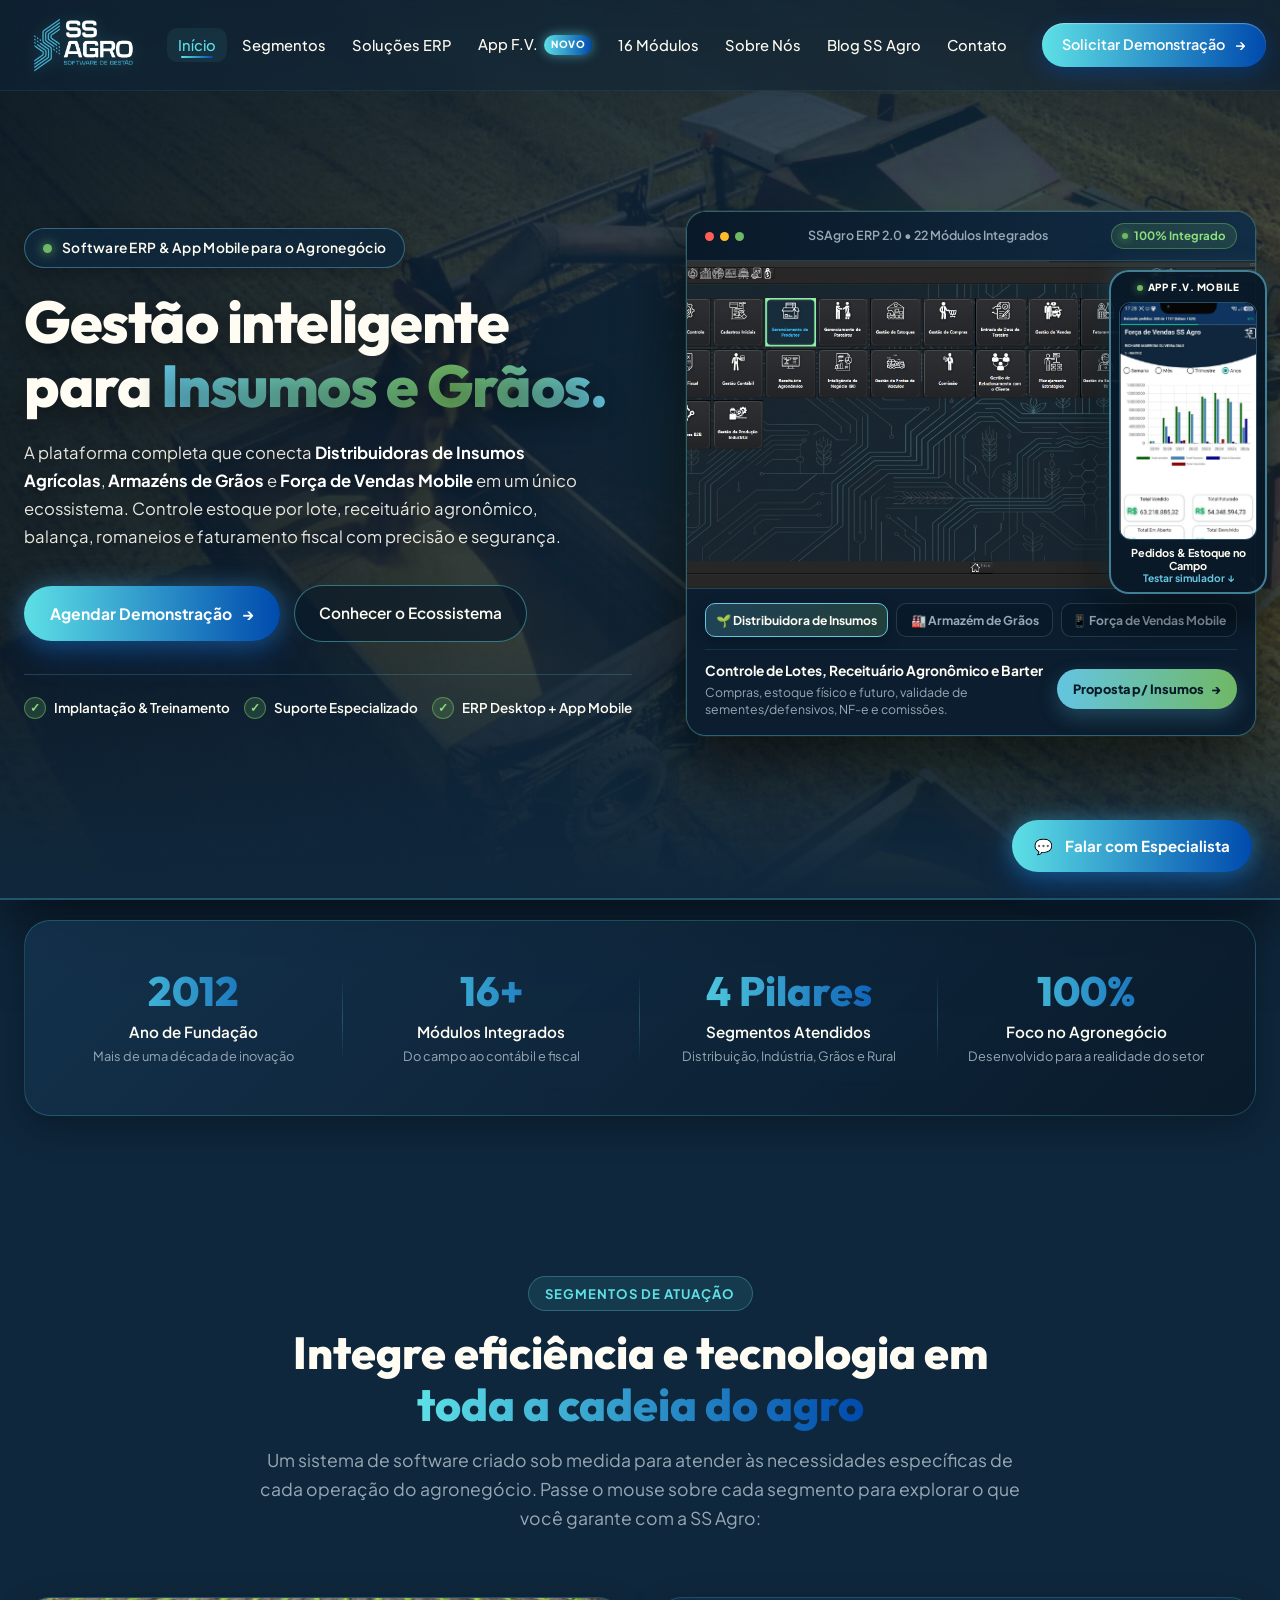
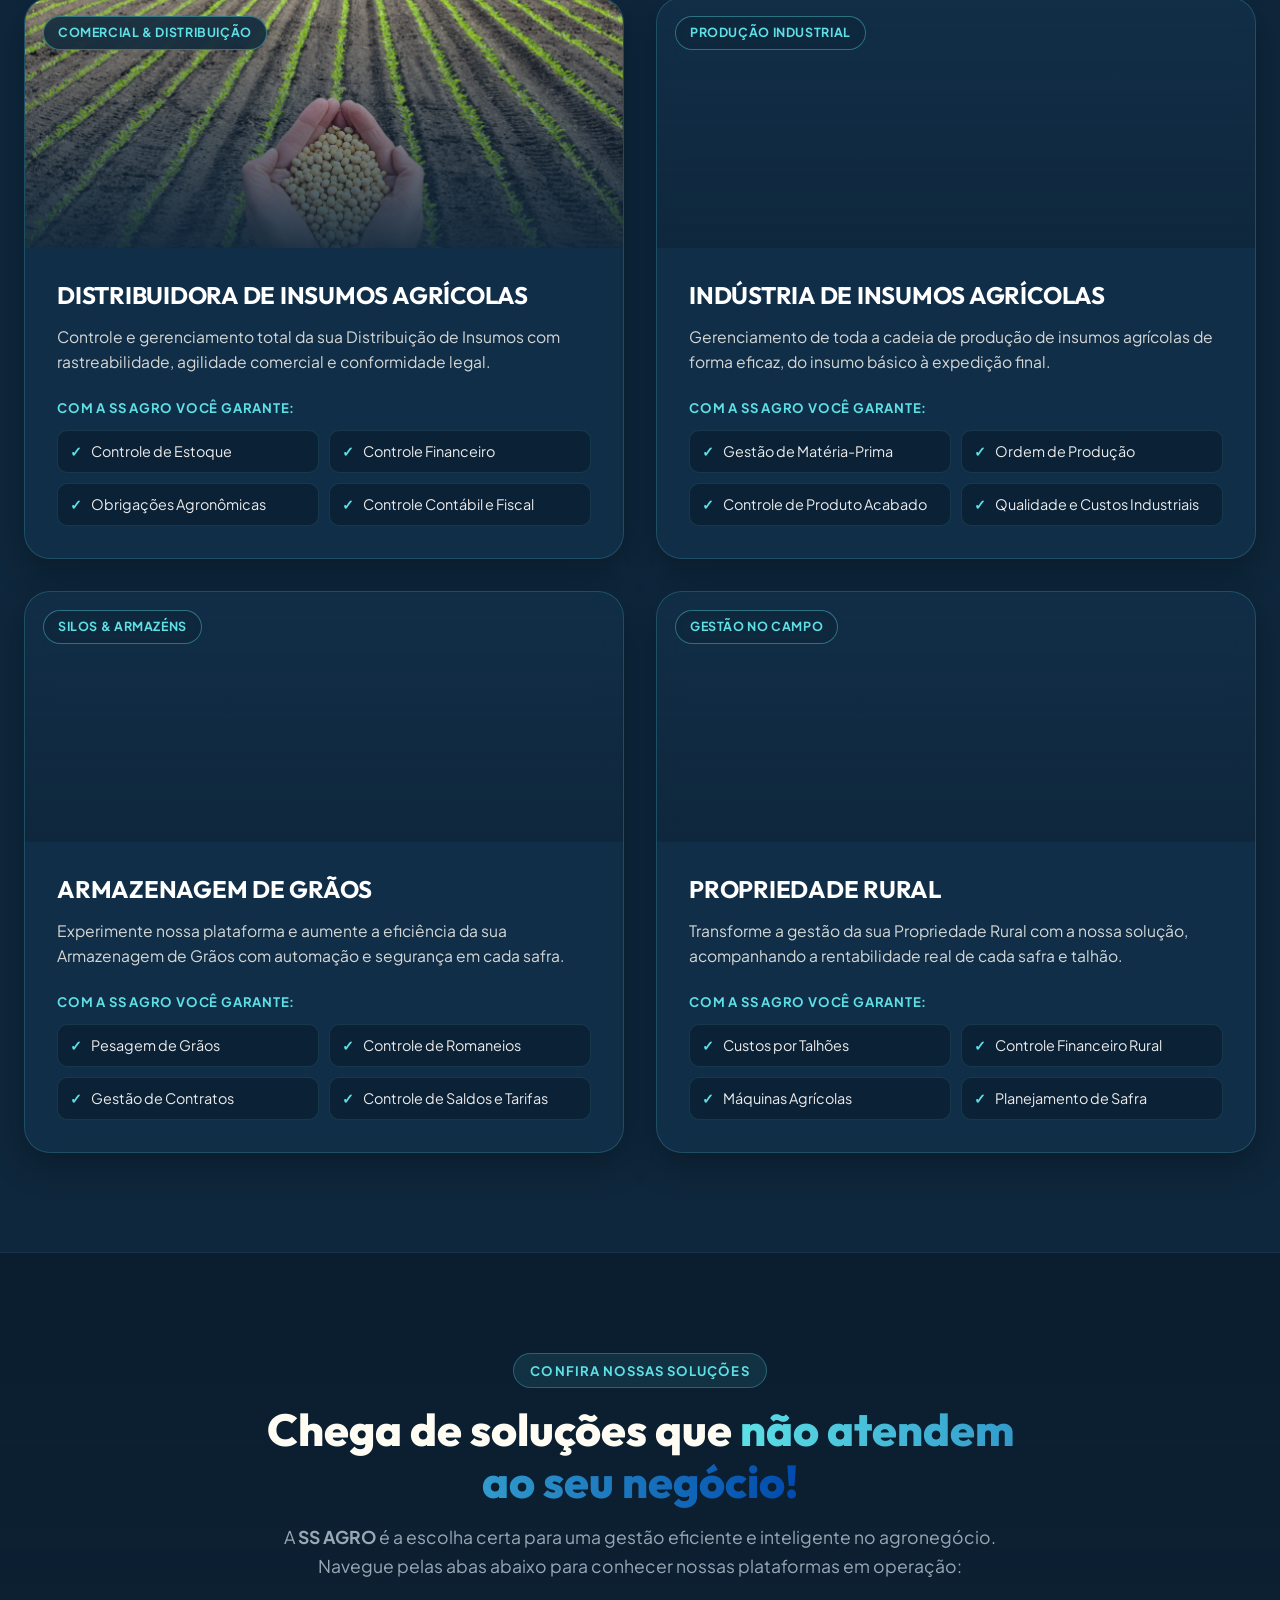
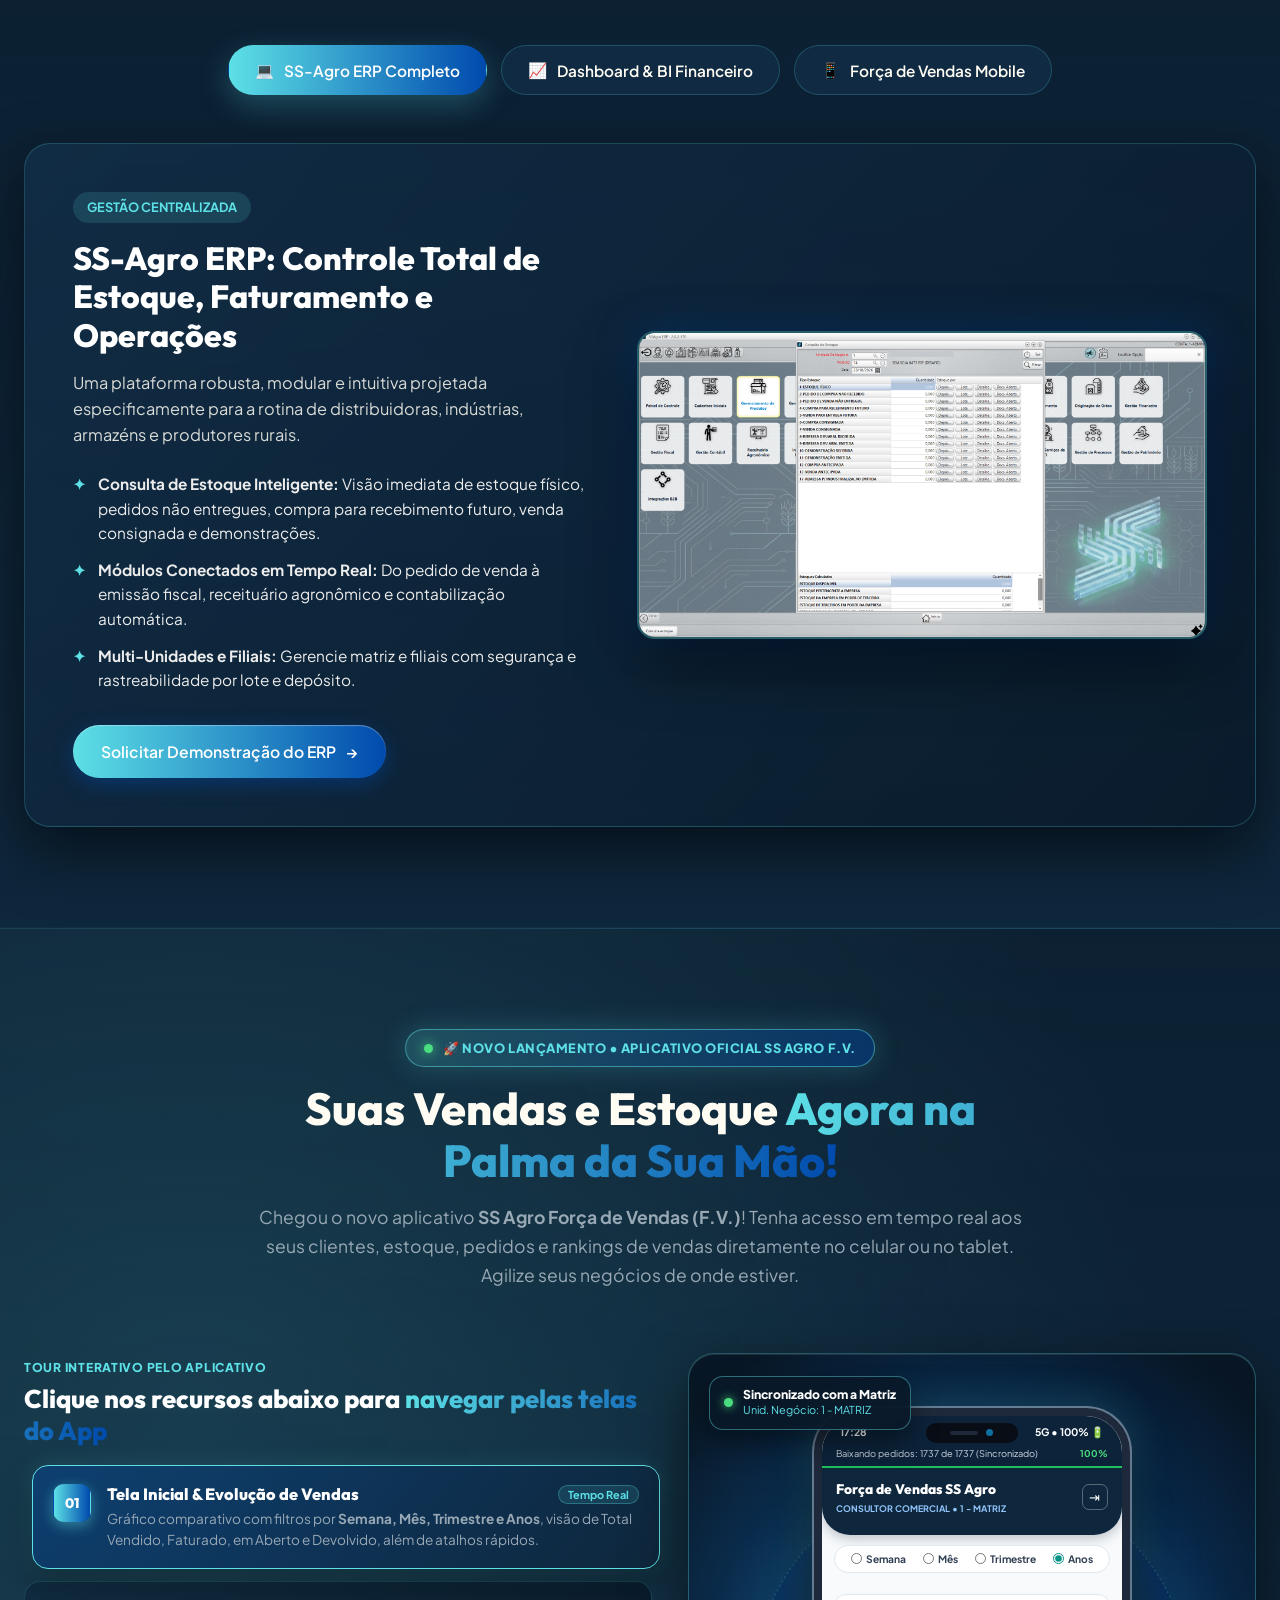
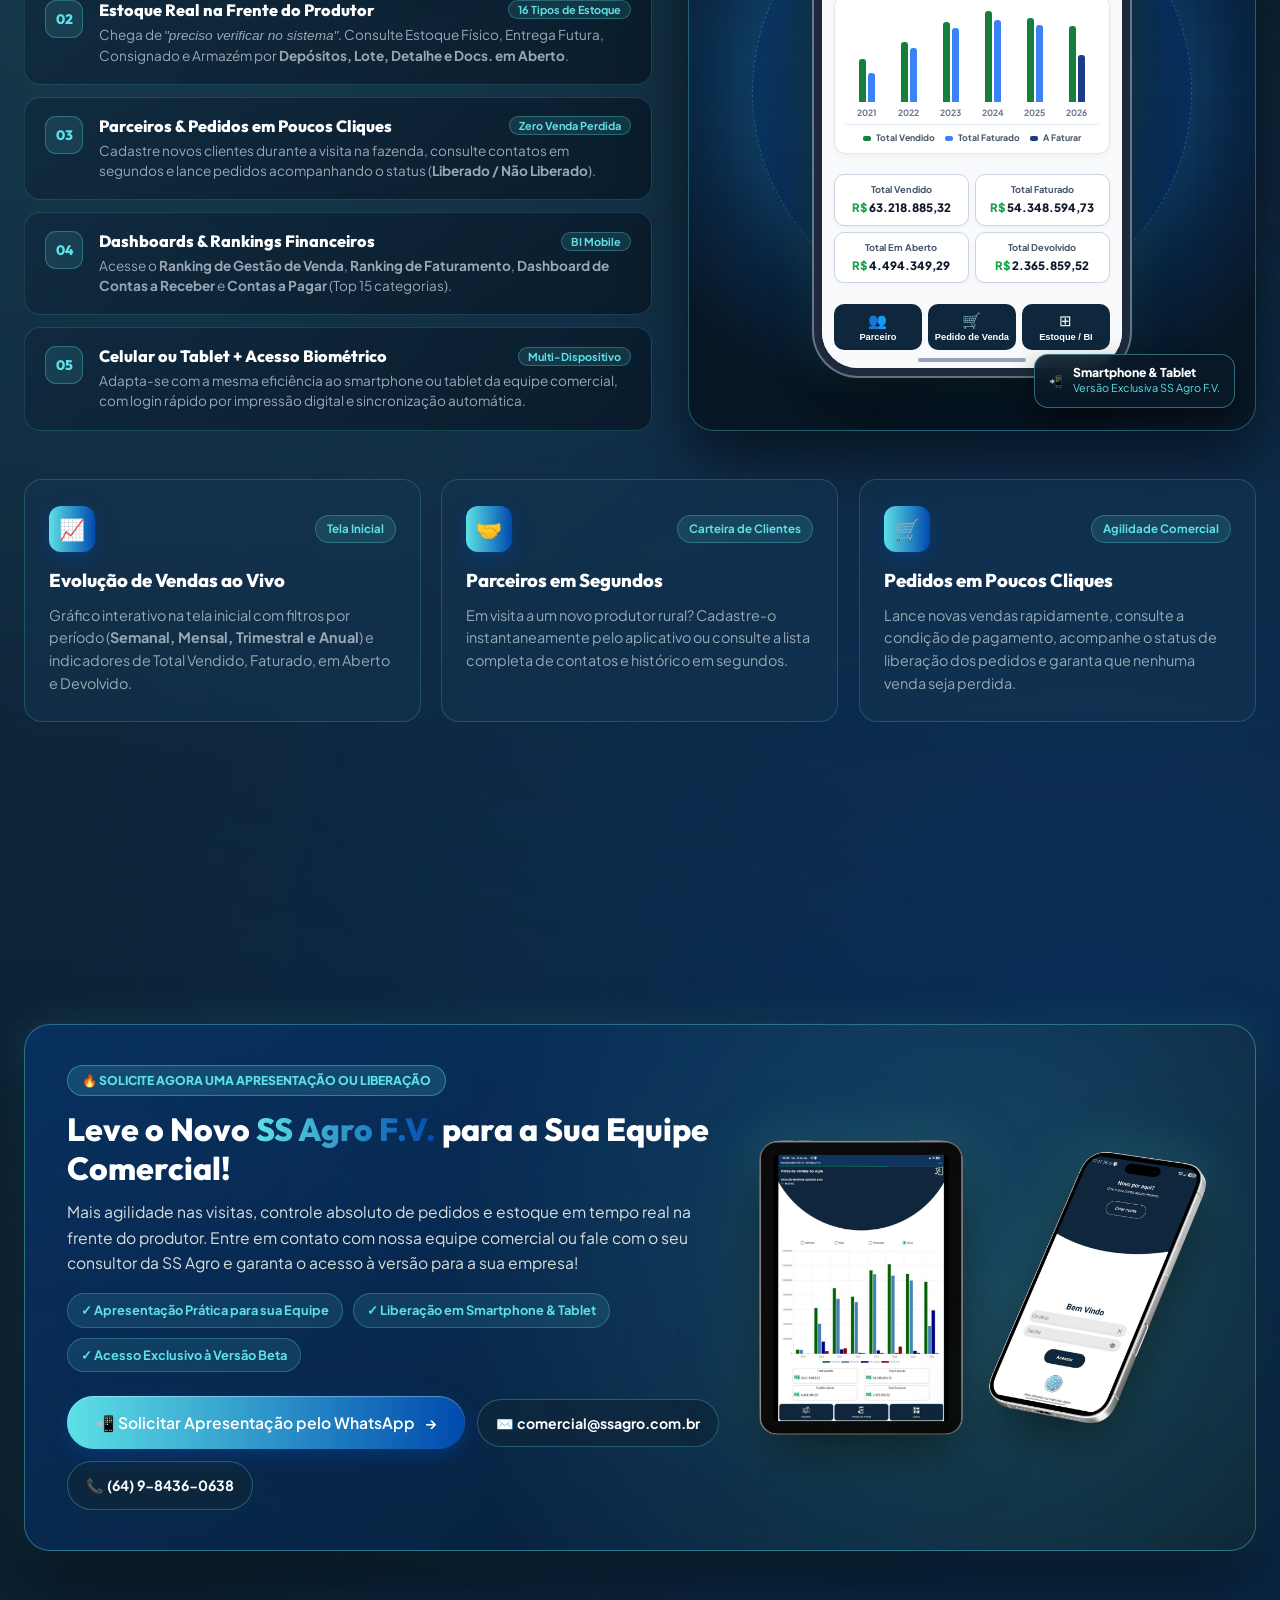
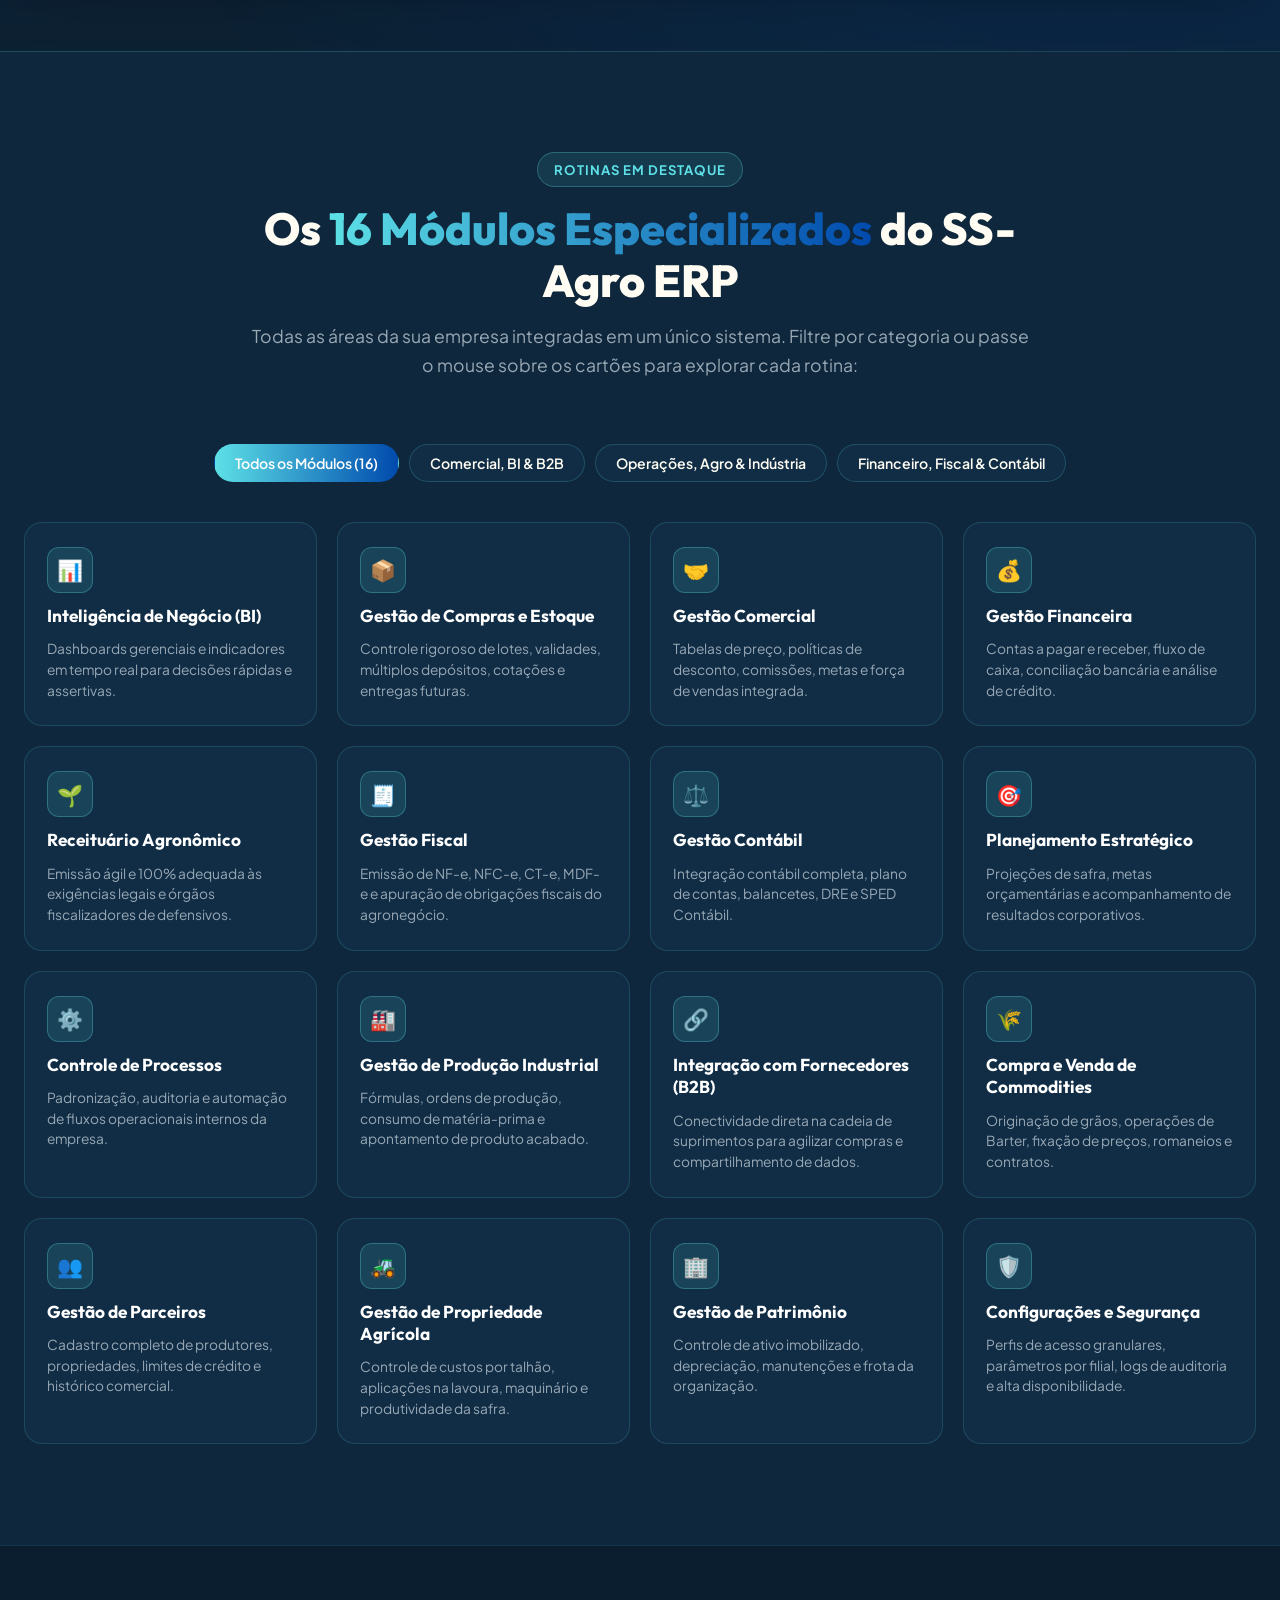
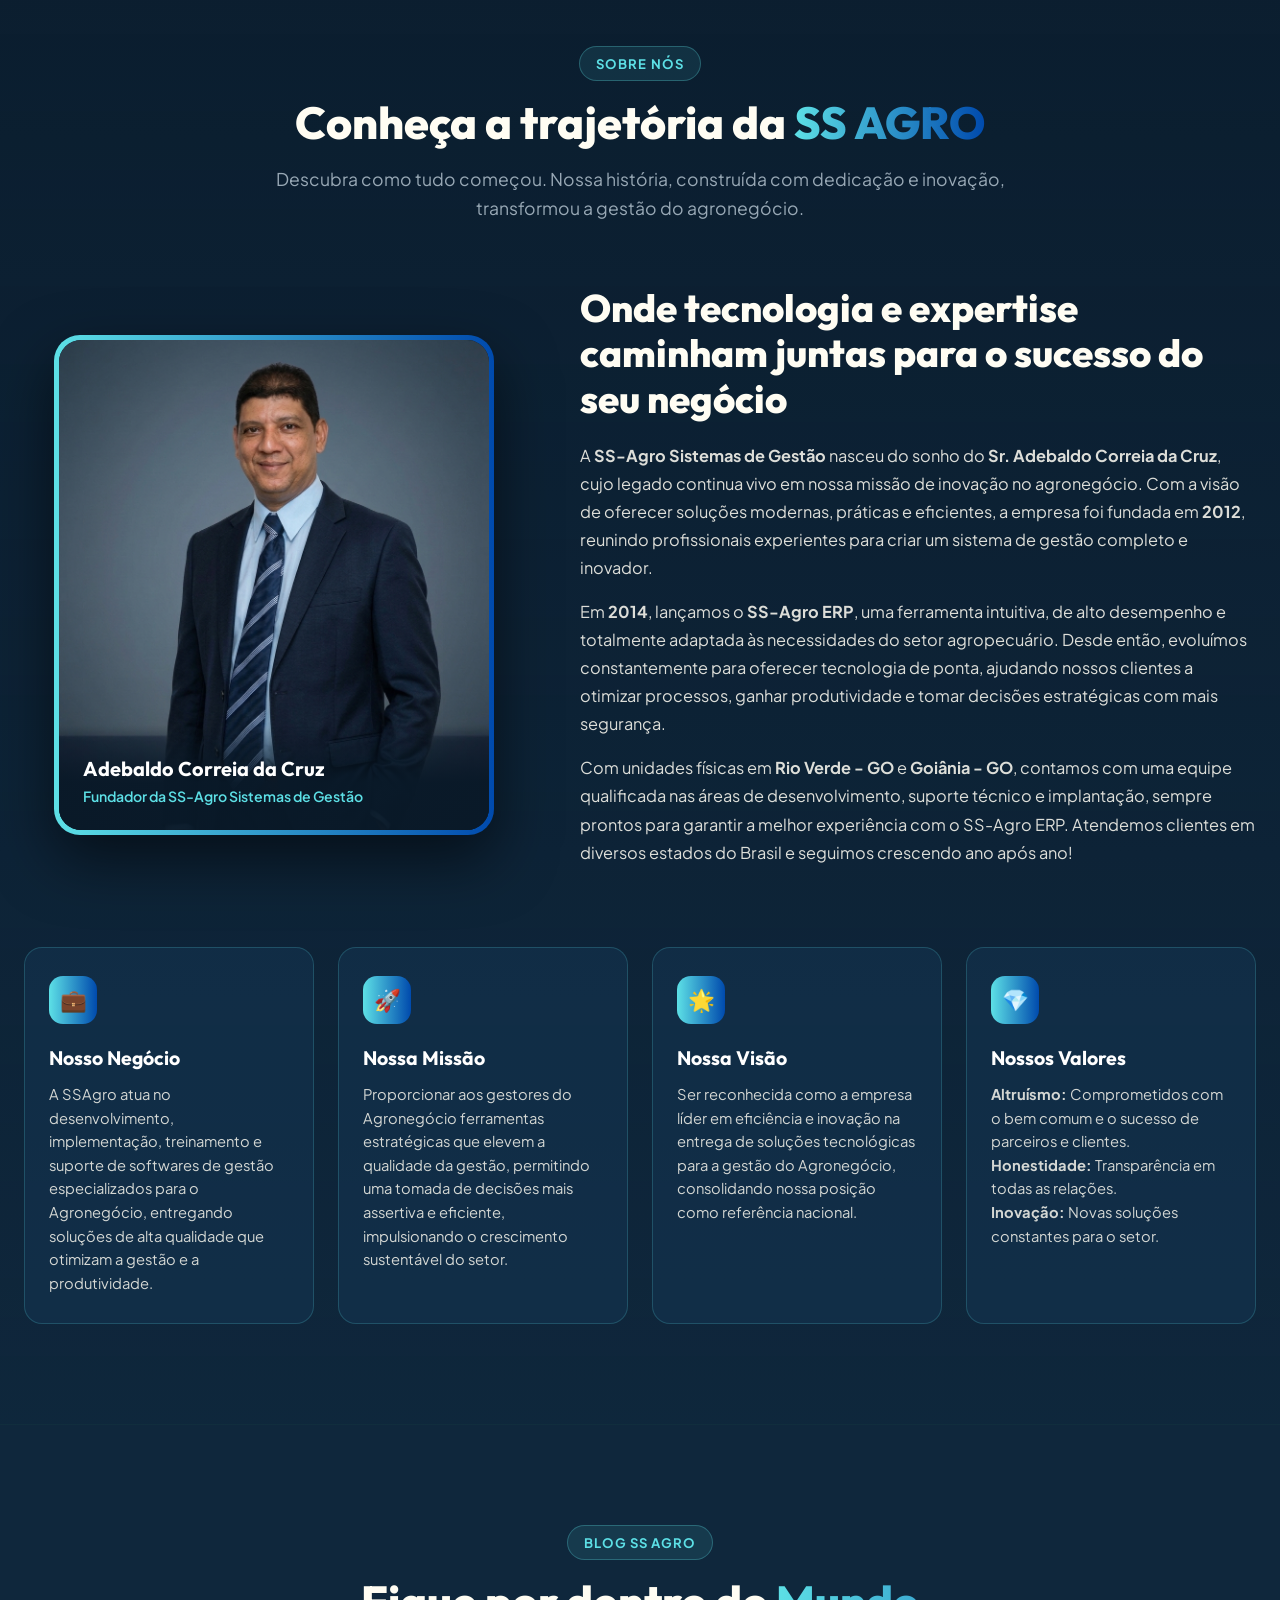
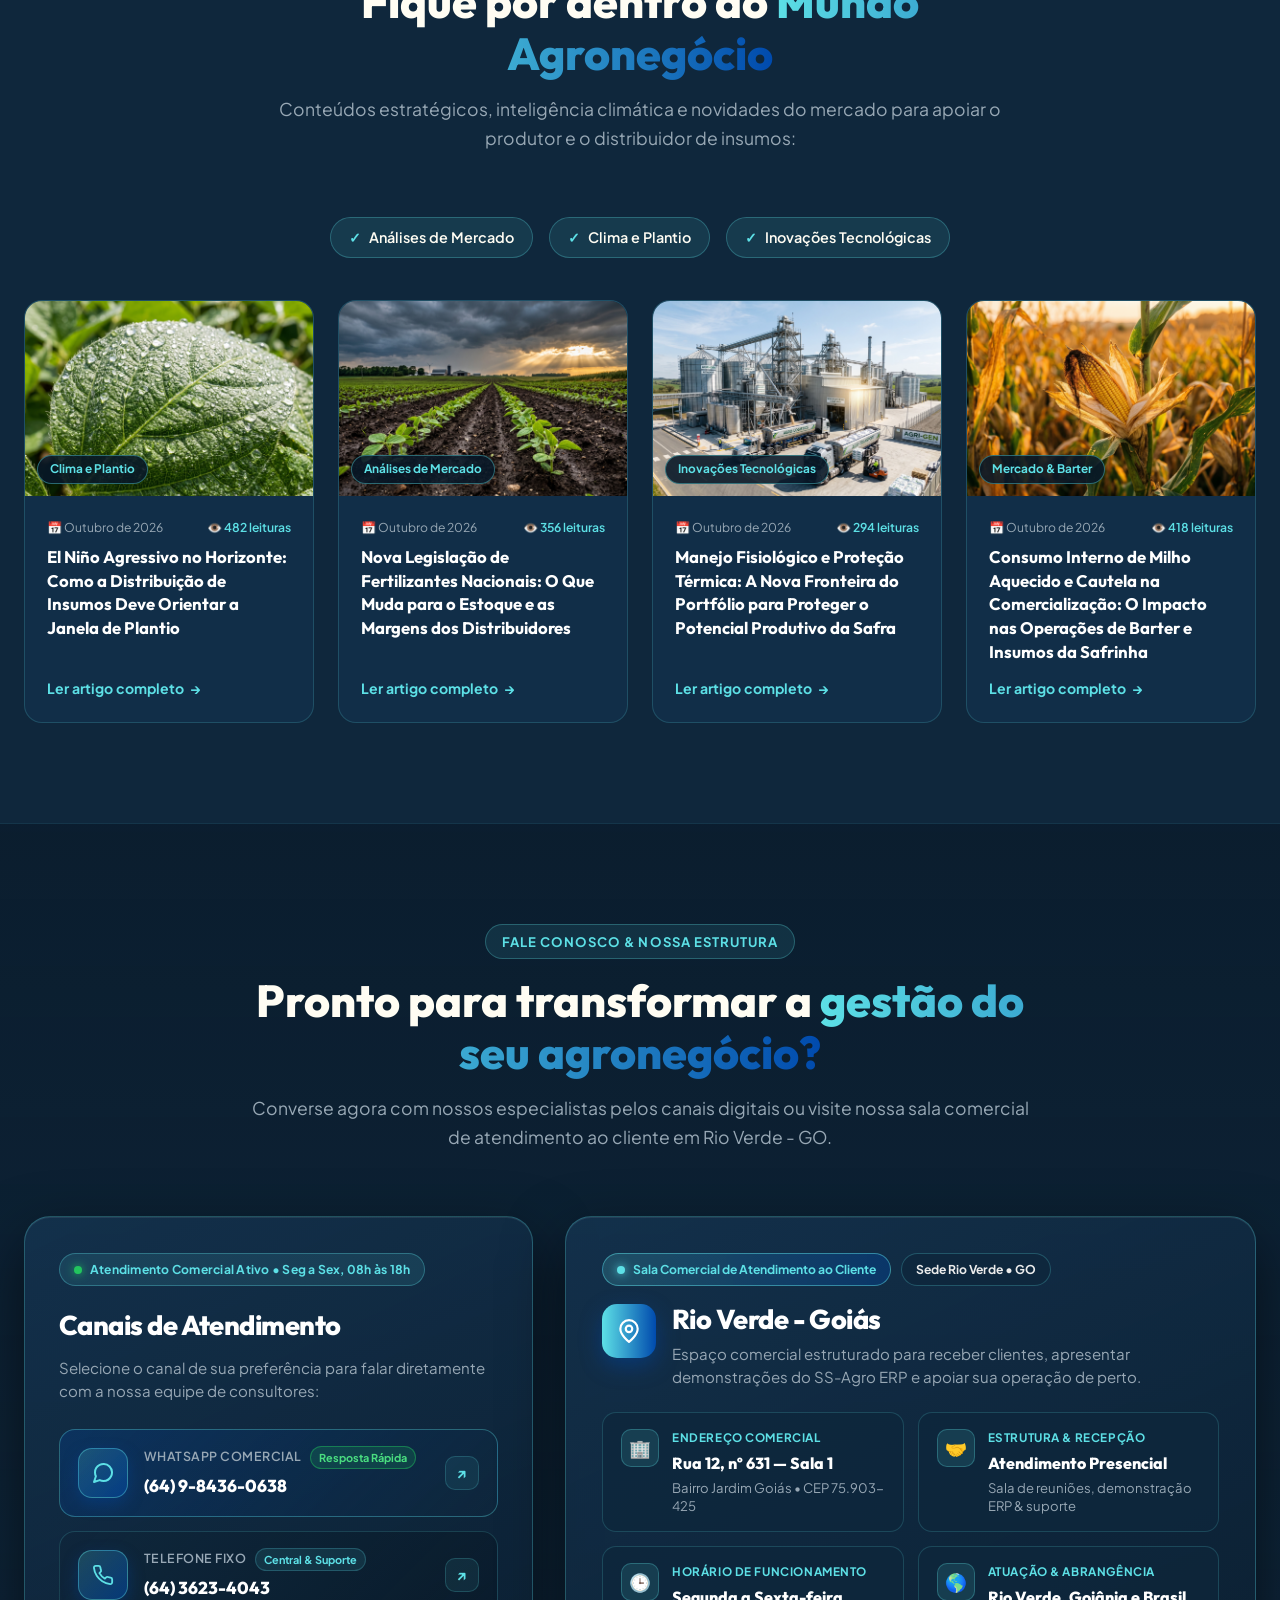
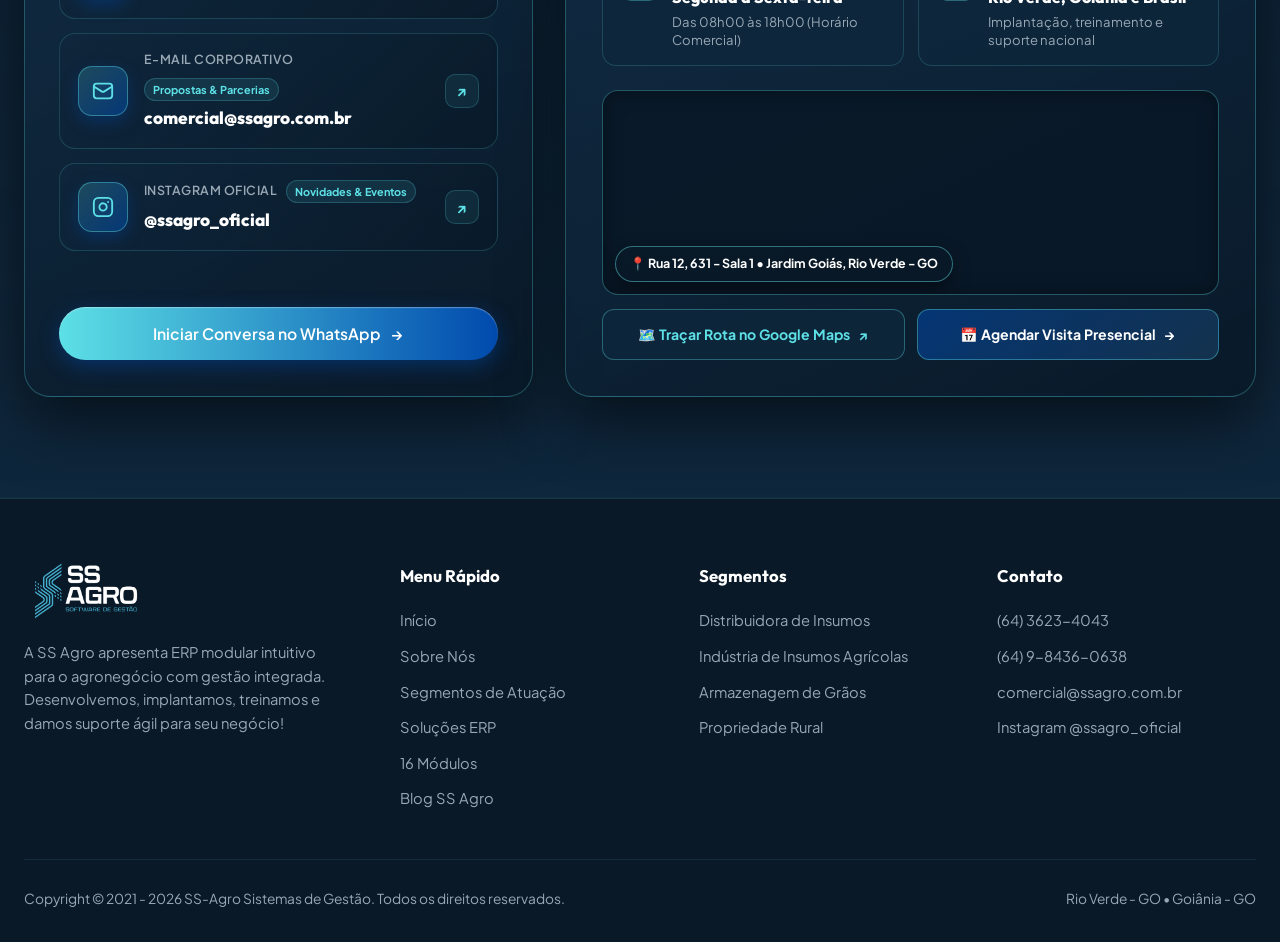
==== commit 24a6c3f5: "feat: redesign do hero com console ERP + app mobile flutuante, SEO/acessibilidade, retrato do fundad" ====
--- a/index.html
+++ b/index.html
@@ -3,12 +3,123 @@
 <head>
   <meta charset="UTF-8" />
   <meta name="viewport" content="width=device-width, initial-scale=1.0" />
-  <title>SS Agro | Software de Gestão ERP para o Agronegócio</title>
+  <title>SS Agro | Sistema ERP e App Mobile para Distribuidores de Insumos e Armazéns de Grãos</title>
   <meta
     name="description"
-    content="A SS Agro apresenta ERP modular intuitivo para o agronegócio com gestão integrada. Desenvolvemos, implantamos, treinamos e damos suporte ágil para seu negócio!"
+    content="Software ERP modular e App Força de Vendas Mobile especializados no agronegócio. Gestão integrada de estoque por lote, receituário agronômico, romaneios de balança, fiscal e BI para distribuidoras de insumos, armazéns de grãos, indústrias e produtores rurais."
   />
+  <meta
+    name="keywords"
+    content="ERP agronegócio, software para distribuidora de insumos agrícolas, sistema para armazém de grãos, força de vendas agro, receituário agronômico, romaneio de grãos, barter agrícola, SS Agro, Rio Verde GO, Goiânia GO"
+  />
+  <meta name="author" content="SS-Agro Sistemas de Gestão" />
+  <meta name="robots" content="index, follow, max-image-preview:large, max-snippet:-1, max-video-preview:-1" />
+  <meta name="theme-color" content="#0f273c" />
+  <link rel="canonical" href="https://www.ssagro.com.br/" />
   <link rel="icon" type="image/png" href="assets/favicon.png" />
+  <link rel="apple-touch-icon" href="assets/favicon.png" />
+
+  <!-- Open Graph / Facebook / WhatsApp / LinkedIn -->
+  <meta property="og:type" content="website" />
+  <meta property="og:locale" content="pt_BR" />
+  <meta property="og:site_name" content="SS Agro - Sistemas de Gestão" />
+  <meta property="og:title" content="SS Agro | Sistema ERP e App Mobile para Insumos e Grãos" />
+  <meta
+    property="og:description"
+    content="A plataforma completa que conecta Distribuidoras de Insumos Agrícolas, Armazéns de Grãos e Força de Vendas Mobile em um único ecossistema integrado."
+  />
+  <meta property="og:url" content="https://www.ssagro.com.br/" />
+  <meta property="og:image" content="https://www.ssagro.com.br/assets/erp-main-dark-clean.png" />
+  <meta property="og:image:alt" content="Interface do Sistema SS-Agro ERP 2.0 com 22 Módulos Integrados" />
+
+  <!-- Twitter Cards -->
+  <meta name="twitter:card" content="summary_large_image" />
+  <meta name="twitter:title" content="SS Agro | Sistema ERP e App Mobile para o Agronegócio" />
+  <meta
+    name="twitter:description"
+    content="Controle estoque por lote, receituário agronômico, balança, romaneios, faturamento fiscal e pedidos mobile em tempo real."
+  />
+  <meta name="twitter:image" content="https://www.ssagro.com.br/assets/erp-main-dark-clean.png" />
+
+  <!-- Dados Estruturados JSON-LD (Schema.org: Organization + SoftwareApplication + LocalBusiness) -->
+  <script type="application/ld+json">
+  {
+    "@context": "https://schema.org",
+    "@graph": [
+      {
+        "@type": "Organization",
+        "@id": "https://www.ssagro.com.br/#organization",
+        "name": "SS-Agro Sistemas de Gestão",
+        "alternateName": "SS Agro",
+        "url": "https://www.ssagro.com.br/",
+        "logo": "https://www.ssagro.com.br/assets/logo-ssagro.png",
+        "foundingDate": "2012",
+        "founder": {
+          "@type": "Person",
+          "name": "Adebaldo Correia da Cruz"
+        },
+        "contactPoint": [
+          {
+            "@type": "ContactPoint",
+            "telephone": "+55-64-98436-0638",
+            "contactType": "sales",
+            "areaServed": "BR",
+            "availableLanguage": "Portuguese"
+          },
+          {
+            "@type": "ContactPoint",
+            "telephone": "+55-64-3623-4043",
+            "contactType": "customer support",
+            "areaServed": "BR",
+            "availableLanguage": "Portuguese"
+          }
+        ],
+        "sameAs": [
+          "https://www.instagram.com/ssagro_oficial"
+        ]
+      },
+      {
+        "@type": "LocalBusiness",
+        "@id": "https://www.ssagro.com.br/#localbusiness",
+        "name": "SS Agro - Unidade Rio Verde",
+        "image": "https://www.ssagro.com.br/assets/logo-ssagro.png",
+        "telephone": "+55-64-3623-4043",
+        "email": "comercial@ssagro.com.br",
+        "url": "https://www.ssagro.com.br/",
+        "address": {
+          "@type": "PostalAddress",
+          "streetAddress": "Rua 12, 631 - Sala 1",
+          "addressLocality": "Rio Verde",
+          "addressRegion": "GO",
+          "postalCode": "75903-425",
+          "addressCountry": "BR"
+        },
+        "openingHoursSpecification": {
+          "@type": "OpeningHoursSpecification",
+          "dayOfWeek": [
+            "Monday",
+            "Tuesday",
+            "Wednesday",
+            "Thursday",
+            "Friday"
+          ],
+          "opens": "08:00",
+          "closes": "18:00"
+        }
+      },
+      {
+        "@type": "SoftwareApplication",
+        "name": "SS-Agro ERP & App Força de Vendas",
+        "applicationCategory": "BusinessApplication",
+        "operatingSystem": "Windows, Android, iOS",
+        "description": "Sistema ERP completo e Aplicativo Mobile Força de Vendas para Distribuidoras de Insumos Agrícolas, Armazéns de Grãos, Indústrias e Produtores Rurais.",
+        "publisher": {
+          "@id": "https://www.ssagro.com.br/#organization"
+        }
+      }
+    ]
+  }
+  </script>
 
   <!-- Fontes Modernas (Plus Jakarta Sans & Outfit) -->
   <link rel="preconnect" href="https://fonts.googleapis.com" />
@@ -19,11 +130,14 @@
   />
 
   <!-- Folha de Estilos Principal -->
-  <link rel="stylesheet" href="styles.css?v=11" />
+  <link rel="stylesheet" href="styles.css?v=18" />
 </head>
 <body>
+  <!-- Link de Salto para Acessibilidade via Teclado (Skip Navigation) -->
+  <a href="#conteudo-principal" class="skip-link">Pular para o conteúdo principal</a>
+
   <!-- Barra de progresso de leitura no topo da página -->
-  <div class="scroll-progress-bar" id="scrollProgressBar"></div>
+  <div class="scroll-progress-bar" id="scrollProgressBar" aria-hidden="true"></div>
 
   <!-- Luzes decorativas de fundo com as cores oficiais (#5de0e6 e #004aad) -->
   <div class="ambient-bg" aria-hidden="true">
@@ -34,17 +148,18 @@
   <!-- ========================================================================
        CABEÇALHO FIXO (HEADER) COM A LOGO OFICIAL DA SS AGRO
        ======================================================================== -->
-  <header class="navbar" id="navbar">
+  <header class="navbar" id="navbar" role="banner">
     <div class="container navbar__inner">
-      <a href="#inicio" class="navbar__logo" aria-label="SS Agro - Página Inicial">
-        <img src="assets/logo-ssagro.png" alt="Logo Oficial SS Agro - Software de Gestão" />
+      <a href="#inicio" class="navbar__logo" aria-label="SS Agro - Ir para o início da página">
+        <img src="assets/logo-ssagro.png" alt="Logo Oficial SS Agro - Software de Gestão" width="168" height="54" />
       </a>
 
       <nav aria-label="Menu Principal">
         <ul class="navbar__links" id="navLinks">
-          <li><a href="#inicio" class="navbar__link active">Início</a></li>
+          <li><a href="#inicio" class="navbar__link active" aria-current="page">Início</a></li>
           <li><a href="#segmentos" class="navbar__link">Segmentos</a></li>
           <li><a href="#solucoes" class="navbar__link">Soluções ERP</a></li>
+          <li><a href="#app-fv" class="navbar__link navbar__link--launch">App F.V. <span class="nav-launch-badge">Novo</span></a></li>
           <li><a href="#modulos" class="navbar__link">16 Módulos</a></li>
           <li><a href="#sobre" class="navbar__link">Sobre Nós</a></li>
           <li><a href="#blog" class="navbar__link">Blog SS Agro</a></li>
@@ -58,117 +173,250 @@
           target="_blank"
           rel="noopener noreferrer"
           class="btn btn--primary btn--sm"
+          aria-label="Solicitar demonstração do sistema pelo WhatsApp (abre em nova aba)"
         >
           <span>Solicitar Demonstração</span>
-          <span class="btn__icon">→</span>
+          <span class="btn__icon" aria-hidden="true">→</span>
         </a>
-        <button class="navbar__mobile-toggle" id="mobileToggle" aria-label="Abrir Menu" aria-expanded="false">
+        <button
+          type="button"
+          class="navbar__mobile-toggle"
+          id="mobileToggle"
+          aria-label="Abrir menu de navegação"
+          aria-expanded="false"
+          aria-controls="navLinks"
+        >
           ☰
         </button>
       </div>
     </div>
   </header>
 
-  <main>
+  <main id="conteudo-principal" tabindex="-1">
     <!-- ======================================================================
-         1. BANNER DE VÍDEO EM TELA CHEIA NO INÍCIO DO SITE + CASCATA DE GRÃOS
+         1. BANNER DE VÍDEO EM TELA CHEIA NO INÍCIO DO SITE + CENTRAL ERP & APP
          ====================================================================== -->
-    <section class="hero hero--banner" id="inicio">
-      <!-- Camada de Vídeo de Fundo do Banner (Dois Players para Transição Perfeita) -->
-      <div class="hero-banner__media" id="heroBannerMedia">
-        <!-- Vídeo 1: Colheita em Grãos (Higgsfield IA) -->
+    <section class="hero hero--banner" id="inicio" aria-labelledby="hero-main-title">
+      <!-- Camada de Vídeo de Fundo Decorativo do Banner (Oculto para leitores de tela) -->
+      <div class="hero-banner__media" id="heroBannerMedia" aria-hidden="true">
+        <!-- Vídeo 1: Complexo de Silos, Armazém de Grãos & Logística de Insumos (Higgsfield IA) -->
         <video
           id="heroVideo1"
           class="hero-banner__video active"
-          src="assets/higgsfield-colheita.mp4"
+          src="assets/higgsfield-logistica.mp4"
           poster="assets/hero-poster.jpg"
           autoplay
           muted
           playsinline
           preload="auto"
+          tabindex="-1"
         ></video>
-        <!-- Vídeo 2: Vista Aérea da Safra (Original SS Agro) -->
+        <!-- Vídeo 2: Operação de Safra & Colheita Conectada (Higgsfield IA) -->
         <video
           id="heroVideo2"
+          class="hero-banner__video"
+          src="assets/higgsfield-colheita.mp4"
+          poster="assets/hero-poster.jpg"
+          muted
+          playsinline
+          preload="auto"
+          tabindex="-1"
+        ></video>
+        <!-- Vídeo 3: Vista Aérea da Safra (SS Agro) -->
+        <video
+          id="heroVideo3"
           class="hero-banner__video"
           src="assets/hero-video.mp4"
           poster="assets/hero-poster.jpg"
           muted
           playsinline
           preload="auto"
+          tabindex="-1"
         ></video>
-        <!-- Overlay com o Azul Marinho Oficial (#0f273c) para manter as cores da marca -->
+        <!-- Grade Tecnológica Arquitetônica + Overlay Oficial (#0f273c, #64c5e1, #70b865) -->
+        <div class="hero-banner__tech-grid"></div>
         <div class="hero-banner__overlay"></div>
         <div class="hero-banner__vignette"></div>
       </div>
 
       <div class="container hero-banner__container">
-        <!-- Barra superior do Banner: Badge da Marca SS Agro -->
-        <div class="hero-banner__top-bar reveal">
-          <div class="hero__badge">
-            <span class="hero__badge-dot"></span>
-            <span>ERP Modular Intuitivo para o Agronegócio • Desde 2012</span>
-          </div>
-        </div>
-
-        <!-- Conteúdo Central do Banner -->
-        <div class="hero-banner__Grid">
+        <!-- Conteúdo Central do Banner: Coluna Esquerda (Hierarquia & CTA) + Coluna Direita (Vitrine Unificada do Sistema) -->
+        <div class="hero-banner__Grid hero-banner__Grid--tech">
+          <!-- Coluna Esquerda: Posicionamento Software ERP + App Mobile e Chamada para Ação -->
           <div class="hero__content reveal reveal--left">
-            <h1 class="hero__title hero__title--banner">
-              Muito mais que <br />
-              <span class="text-gradient">um software.</span>
+            <div class="hero__badge">
+              <span class="hero__badge-dot" aria-hidden="true"></span>
+              <span>Software ERP &amp; App Mobile para o Agronegócio</span>
+            </div>
+
+            <h1 class="hero__title hero__title--banner" id="hero-main-title">
+              Gestão inteligente <br />
+              para <span class="text-gradient-agro">Insumos e Grãos.</span>
             </h1>
 
             <p class="hero__subtitle hero__subtitle--banner">
-              Obtenha resultados superiores. Otimize a tomada de decisões com um software específico para o seu agronegócio. Desenvolvemos, implantamos, treinamos e damos suporte ágil para o seu negócio!
+              A plataforma completa que conecta <strong>Distribuidoras de Insumos Agrícolas</strong>, <strong>Armazéns de Grãos</strong> e <strong>Força de Vendas Mobile</strong> em um único ecossistema. Controle estoque por lote, receituário agronômico, balança, romaneios e faturamento fiscal com precisão e segurança.
             </p>
 
             <div class="hero__cta-group">
               <a
-                href="https://wa.me/5564984360638?text=Ol%C3%A1!%20Estou%20interessado(a)%20e%20gostaria%20de%20falar%20com%20um%20representante."
+                href="https://wa.me/5564984360638?text=Ol%C3%A1!%20Gostaria%20de%20agendar%20uma%20demonstra%C3%A7%C3%A3o%20do%20Sistema%20ERP%20e%20App%20Mobile%20da%20SS%20Agro."
                 target="_blank"
                 rel="noopener noreferrer"
-                class="btn btn--primary"
+                class="btn btn--primary btn--hero-cta"
+                aria-label="Agendar demonstração pelo WhatsApp (abre em nova aba)"
               >
-                <span>Falar com Especialista</span>
-                <span class="btn__icon">→</span>
+                <span>Agendar Demonstração</span>
+                <span class="btn__icon" aria-hidden="true">→</span>
               </a>
-              <a href="#solucoes" class="btn btn--outline">
-                <span>Conhecer Soluções ERP</span>
+              <a href="#solucoes" class="btn btn--outline btn--hero-secondary">
+                <span>Conhecer o Ecossistema</span>
               </a>
             </div>
 
             <div class="hero__highlights">
               <div class="hero__highlight-item">
-                <span class="hero__highlight-icon">✓</span>
-                <span>Implantação & Treinamento Completo</span>
+                <span class="hero__highlight-icon" aria-hidden="true">✓</span>
+                <span>Implantação &amp; Treinamento</span>
               </div>
               <div class="hero__highlight-item">
-                <span class="hero__highlight-icon">✓</span>
-                <span>Suporte Técnico Ágil e Especializado</span>
+                <span class="hero__highlight-icon" aria-hidden="true">✓</span>
+                <span>Suporte Especializado</span>
               </div>
               <div class="hero__highlight-item">
-                <span class="hero__highlight-icon">✓</span>
-                <span>Gestão 100% Integrada</span>
-              </div>
-            </div>
-          </div>
-        </div>
-
-        <!-- Indicador Animado de Rolagem na Base do Banner -->
-        <a href="#segmentos" class="hero-scroll-indicator" aria-label="Rolar página para baixo">
-          <div class="hero-scroll-indicator__mouse">
-            <div class="hero-scroll-indicator__wheel"></div>
-          </div>
-          <span>Role para explorar as soluções SS Agro ↓</span>
-        </a>
+                <span class="hero__highlight-icon" aria-hidden="true">✓</span>
+                <span>ERP Desktop + App Mobile</span>
+              </div>
+            </div>
+          </div>
+
+          <!-- Coluna Direita: Console Unificado SS-Agro (1 Único Card Executivo Limpo) -->
+          <div class="hero-smart-stage reveal reveal--right" id="heroSmartStage">
+            <div class="hero-smart-stage__glow" aria-hidden="true"></div>
+
+            <div class="hero-console">
+              <!-- Topo da Moldura -->
+              <div class="hero-console__topbar">
+                <div class="hero-console__dots" aria-hidden="true">
+                  <span></span><span></span><span></span>
+                </div>
+                <span class="hero-console__title">SSAgro ERP 2.0 • 22 Módulos Integrados</span>
+                <span class="hero-console__status">
+                  <i class="hero-console__status-dot" aria-hidden="true"></i>
+                  100% Integrado
+                </span>
+              </div>
+
+              <!-- Tela Oficial do ERP + Smartphone Flutuante App Mobile Força de Vendas -->
+              <div class="hero-console__screen">
+                <img
+                  src="assets/erp-main-dark-clean.png?v=1"
+                  alt="Tela inicial do sistema SS-Agro ERP 2.0 em modo escuro apresentando 22 módulos integrados para gestão de insumos, estoque, compras, vendas, faturamento, originação de grãos, fiscal, contábil e BI"
+                  width="1920"
+                  height="1057"
+                  fetchpriority="high"
+                />
+
+                <!-- Smartphone Flutuante: App Mobile Força de Vendas Sincronizado -->
+                <a
+                  href="#app-fv"
+                  class="hero-floating-mobile"
+                  id="heroPhoneDock"
+                  title="Clique para testar o Simulador do App Força de Vendas"
+                  aria-label="App F.V. Mobile: Pedidos e Estoque no Campo — Clique para testar o simulador"
+                >
+                  <div class="hero-floating-mobile__badge">
+                    <span class="hero-floating-mobile__dot" aria-hidden="true"></span>
+                    <span>APP F.V. MOBILE</span>
+                  </div>
+                  <div class="hero-floating-mobile__frame">
+                    <img
+                      src="assets/fv-screen-home.png"
+                      alt="App Mobile SS Agro Força de Vendas"
+                      width="360"
+                      height="640"
+                    />
+                  </div>
+                  <div class="hero-floating-mobile__caption">
+                    <strong>Pedidos &amp; Estoque no Campo</strong>
+                    <span>Testar simulador ↓</span>
+                  </div>
+                </a>
+              </div>
+
+              <!-- Rodapé Inteligente Integrado: Seleção de Operação + CTA Direto -->
+              <div class="hero-console__footer">
+                <div class="hero-console__tabs" role="tablist" aria-label="Selecione o perfil da sua operação">
+                  <button
+                    type="button"
+                    id="tab-hero-insumos"
+                    role="tab"
+                    aria-selected="true"
+                    aria-controls="heroSmartActionPanel"
+                    class="hero-console__tab active"
+                    data-profile="insumos"
+                  >
+                    <span aria-hidden="true">🌱</span> Distribuidora de Insumos
+                  </button>
+                  <button
+                    type="button"
+                    id="tab-hero-graos"
+                    role="tab"
+                    aria-selected="false"
+                    aria-controls="heroSmartActionPanel"
+                    class="hero-console__tab"
+                    data-profile="graos"
+                  >
+                    <span aria-hidden="true">🏭</span> Armazém de Grãos
+                  </button>
+                  <button
+                    type="button"
+                    id="tab-hero-mobile"
+                    role="tab"
+                    aria-selected="false"
+                    aria-controls="heroSmartActionPanel"
+                    class="hero-console__tab"
+                    data-profile="mobile"
+                  >
+                    <span aria-hidden="true">📱</span> Força de Vendas Mobile
+                  </button>
+                </div>
+
+                <div
+                  class="hero-console__action-bar"
+                  id="heroSmartActionPanel"
+                  role="tabpanel"
+                  aria-labelledby="tab-hero-insumos"
+                  aria-live="polite"
+                >
+                  <div class="hero-console__info">
+                    <strong id="heroSmartTitle">Controle de Lotes, Receituário Agronômico e Barter</strong>
+                    <p id="heroSmartDesc">
+                      Compras, estoque físico e futuro, validade de sementes/defensivos, NF-e e comissões.
+                    </p>
+                  </div>
+                  <a
+                    id="heroSmartCta"
+                    href="https://wa.me/5564984360638?text=Ol%C3%A1!%20Tenho%20uma%20Distribuidora%20de%20Insumos%20e%20quero%20conhecer%20o%20SS-Agro%20ERP."
+                    target="_blank"
+                    rel="noopener noreferrer"
+                    class="hero-console__cta"
+                  >
+                    <span id="heroSmartCtaText">Proposta p/ Insumos</span>
+                    <span aria-hidden="true">→</span>
+                  </a>
+                </div>
+              </div>
+            </div>
+          </div>
+        </div>
       </div>
     </section>
 
     <!-- ======================================================================
          2. FAIXA DE NÚMEROS / CONFIANÇA (ANIMAÇÃO DE CONTAGEM NO SCROLL)
          ====================================================================== -->
-    <div class="stats-strip">
+    <section class="stats-strip" aria-label="Indicadores e Números da SS Agro">
       <div class="container">
         <div class="stats-strip__grid reveal reveal--scale">
           <div class="stat-card">
@@ -196,16 +444,16 @@
           </div>
         </div>
       </div>
-    </div>
+    </section>
 
     <!-- ======================================================================
          3. SEÇÃO SEGMENTOS DE ATUAÇÃO ("COM A SS AGRO VOCÊ GARANTE")
          ====================================================================== -->
-    <section class="section" id="segmentos">
+    <section class="section" id="segmentos" aria-labelledby="title-segmentos">
       <div class="container">
         <div class="section-header reveal">
           <span class="section-tag">Segmentos de Atuação</span>
-          <h2 class="section-title">
+          <h2 class="section-title" id="title-segmentos">
             Integre eficiência e tecnologia em <span class="text-gradient">toda a cadeia do agro</span>
           </h2>
           <p class="section-subtitle">
@@ -219,11 +467,12 @@
             <div class="segment-card__media">
               <img
                 src="assets/seg-distribuidora-insumos.jpg"
-                alt="Distribuidora de Insumos Agrícolas"
+                alt="Centro de distribuição de insumos agrícolas com sementes e defensivos organizados"
                 loading="lazy"
+                decoding="async"
               />
-              <div class="segment-card__media-overlay"></div>
-              <span class="segment-card__badge">Comercial & Distribuição</span>
+              <div class="segment-card__media-overlay" aria-hidden="true"></div>
+              <span class="segment-card__badge">Comercial &amp; Distribuição</span>
             </div>
             <div class="segment-card__body">
               <h3 class="segment-card__title">Distribuidora de Insumos Agrícolas</h3>
@@ -232,10 +481,10 @@
               </p>
               <div class="segment-card__guarantees-title">Com a SS Agro você garante:</div>
               <ul class="segment-card__list">
-                <li><span class="segment-card__check">✓</span> Controle de Estoque</li>
-                <li><span class="segment-card__check">✓</span> Controle Financeiro</li>
-                <li><span class="segment-card__check">✓</span> Obrigações Agronômicas</li>
-                <li><span class="segment-card__check">✓</span> Controle Contábil e Fiscal</li>
+                <li><span class="segment-card__check" aria-hidden="true">✓</span> Controle de Estoque</li>
+                <li><span class="segment-card__check" aria-hidden="true">✓</span> Controle Financeiro</li>
+                <li><span class="segment-card__check" aria-hidden="true">✓</span> Obrigações Agronômicas</li>
+                <li><span class="segment-card__check" aria-hidden="true">✓</span> Controle Contábil e Fiscal</li>
               </ul>
             </div>
           </article>
@@ -245,10 +494,11 @@
             <div class="segment-card__media">
               <img
                 src="assets/seg-industria-insumos.jpg"
-                alt="Indústria de Insumos Agrícolas"
+                alt="Planta industrial de produção de insumos e fertilizantes agrícolas"
                 loading="lazy"
+                decoding="async"
               />
-              <div class="segment-card__media-overlay"></div>
+              <div class="segment-card__media-overlay" aria-hidden="true"></div>
               <span class="segment-card__badge">Produção Industrial</span>
             </div>
             <div class="segment-card__body">
@@ -258,10 +508,10 @@
               </p>
               <div class="segment-card__guarantees-title">Com a SS Agro você garante:</div>
               <ul class="segment-card__list">
-                <li><span class="segment-card__check">✓</span> Gestão de Matéria-Prima</li>
-                <li><span class="segment-card__check">✓</span> Ordem de Produção</li>
-                <li><span class="segment-card__check">✓</span> Controle de Produto Acabado</li>
-                <li><span class="segment-card__check">✓</span> Qualidade e Custos Industriais</li>
+                <li><span class="segment-card__check" aria-hidden="true">✓</span> Gestão de Matéria-Prima</li>
+                <li><span class="segment-card__check" aria-hidden="true">✓</span> Ordem de Produção</li>
+                <li><span class="segment-card__check" aria-hidden="true">✓</span> Controle de Produto Acabado</li>
+                <li><span class="segment-card__check" aria-hidden="true">✓</span> Qualidade e Custos Industriais</li>
               </ul>
             </div>
           </article>
@@ -271,11 +521,12 @@
             <div class="segment-card__media">
               <img
                 src="assets/seg-armazenagem-graos.jpg"
-                alt="Armazenagem de Grãos"
+                alt="Complexo de silos metálicos para armazenagem, pesagem e classificação de grãos"
                 loading="lazy"
+                decoding="async"
               />
-              <div class="segment-card__media-overlay"></div>
-              <span class="segment-card__badge">Silos & Armazéns</span>
+              <div class="segment-card__media-overlay" aria-hidden="true"></div>
+              <span class="segment-card__badge">Silos &amp; Armazéns</span>
             </div>
             <div class="segment-card__body">
               <h3 class="segment-card__title">Armazenagem de Grãos</h3>
@@ -284,10 +535,10 @@
               </p>
               <div class="segment-card__guarantees-title">Com a SS Agro você garante:</div>
               <ul class="segment-card__list">
-                <li><span class="segment-card__check">✓</span> Pesagem de Grãos</li>
-                <li><span class="segment-card__check">✓</span> Controle de Romaneios</li>
-                <li><span class="segment-card__check">✓</span> Gestão de Contratos</li>
-                <li><span class="segment-card__check">✓</span> Controle de Saldos e Tarifas</li>
+                <li><span class="segment-card__check" aria-hidden="true">✓</span> Pesagem de Grãos</li>
+                <li><span class="segment-card__check" aria-hidden="true">✓</span> Controle de Romaneios</li>
+                <li><span class="segment-card__check" aria-hidden="true">✓</span> Gestão de Contratos</li>
+                <li><span class="segment-card__check" aria-hidden="true">✓</span> Controle de Saldos e Tarifas</li>
               </ul>
             </div>
           </article>
@@ -297,10 +548,11 @@
             <div class="segment-card__media">
               <img
                 src="assets/seg-propriedade-rural.jpg"
-                alt="Propriedade Rural"
+                alt="Lavoura e maquinário em propriedade rural gerenciada com software agrícola"
                 loading="lazy"
+                decoding="async"
               />
-              <div class="segment-card__media-overlay"></div>
+              <div class="segment-card__media-overlay" aria-hidden="true"></div>
               <span class="segment-card__badge">Gestão no Campo</span>
             </div>
             <div class="segment-card__body">
@@ -310,10 +562,10 @@
               </p>
               <div class="segment-card__guarantees-title">Com a SS Agro você garante:</div>
               <ul class="segment-card__list">
-                <li><span class="segment-card__check">✓</span> Custos por Talhões</li>
-                <li><span class="segment-card__check">✓</span> Controle Financeiro Rural</li>
-                <li><span class="segment-card__check">✓</span> Máquinas Agrícolas</li>
-                <li><span class="segment-card__check">✓</span> Planejamento de Safra</li>
+                <li><span class="segment-card__check" aria-hidden="true">✓</span> Custos por Talhões</li>
+                <li><span class="segment-card__check" aria-hidden="true">✓</span> Controle Financeiro Rural</li>
+                <li><span class="segment-card__check" aria-hidden="true">✓</span> Máquinas Agrícolas</li>
+                <li><span class="segment-card__check" aria-hidden="true">✓</span> Planejamento de Safra</li>
               </ul>
             </div>
           </article>
@@ -324,11 +576,11 @@
     <!-- ======================================================================
          4. SEÇÃO SOLUÇÕES ERP (ECOSSISTEMA DESKTOP, BI & MOBILE)
          ====================================================================== -->
-    <section class="section section--alt" id="solucoes">
+    <section class="section section--alt" id="solucoes" aria-labelledby="title-solucoes">
       <div class="container">
         <div class="section-header reveal">
           <span class="section-tag">Confira Nossas Soluções</span>
-          <h2 class="section-title">
+          <h2 class="section-title" id="title-solucoes">
             Chega de soluções que <span class="text-gradient">não atendem ao seu negócio!</span>
           </h2>
           <p class="section-subtitle">
@@ -336,24 +588,48 @@
           </p>
         </div>
 
-        <!-- Botões de Abas Interativas -->
-        <div class="solutions-tabs reveal">
-          <button class="solution-tab-btn active" data-tab="erp">
-            <span>💻</span>
+        <!-- Botões de Abas Interativas com WAI-ARIA Completo -->
+        <div class="solutions-tabs reveal" role="tablist" aria-label="Plataformas do ecossistema SS Agro">
+          <button
+            type="button"
+            id="sol-tab-erp"
+            role="tab"
+            aria-selected="true"
+            aria-controls="panel-erp"
+            class="solution-tab-btn active"
+            data-tab="erp"
+          >
+            <span aria-hidden="true">💻</span>
             <span>SS-Agro ERP Completo</span>
           </button>
-          <button class="solution-tab-btn" data-tab="bi">
-            <span>📈</span>
-            <span>Dashboard & BI Financeiro</span>
+          <button
+            type="button"
+            id="sol-tab-bi"
+            role="tab"
+            aria-selected="false"
+            aria-controls="panel-bi"
+            class="solution-tab-btn"
+            data-tab="bi"
+          >
+            <span aria-hidden="true">📈</span>
+            <span>Dashboard &amp; BI Financeiro</span>
           </button>
-          <button class="solution-tab-btn" data-tab="mobile">
-            <span>📱</span>
+          <button
+            type="button"
+            id="sol-tab-mobile"
+            role="tab"
+            aria-selected="false"
+            aria-controls="panel-mobile"
+            class="solution-tab-btn"
+            data-tab="mobile"
+          >
+            <span aria-hidden="true">📱</span>
             <span>Força de Vendas Mobile</span>
           </button>
         </div>
 
         <!-- Painel 1: SS-Agro ERP Desktop -->
-        <div class="solution-panel active" id="panel-erp">
+        <div class="solution-panel active" id="panel-erp" role="tabpanel" aria-labelledby="sol-tab-erp">
           <div class="solution-panel__info">
             <span class="solution-panel__badge">Gestão Centralizada</span>
             <h3 class="solution-panel__title">SS-Agro ERP: Controle Total de Estoque, Faturamento e Operações</h3>
@@ -362,15 +638,15 @@
             </p>
             <ul class="solution-panel__features">
               <li>
-                <span>✦</span>
+                <span aria-hidden="true">✦</span>
                 <div><strong>Consulta de Estoque Inteligente:</strong> Visão imediata de estoque físico, pedidos não entregues, compra para recebimento futuro, venda consignada e demonstrações.</div>
               </li>
               <li>
-                <span>✦</span>
+                <span aria-hidden="true">✦</span>
                 <div><strong>Módulos Conectados em Tempo Real:</strong> Do pedido de venda à emissão fiscal, receituário agronômico e contabilização automática.</div>
               </li>
               <li>
-                <span>✦</span>
+                <span aria-hidden="true">✦</span>
                 <div><strong>Multi-Unidades e Filiais:</strong> Gerencie matriz e filiais com segurança e rastreabilidade por lote e depósito.</div>
               </li>
             </ul>
@@ -381,22 +657,23 @@
               class="btn btn--primary"
             >
               <span>Solicitar Demonstração do ERP</span>
-              <span class="btn__icon">→</span>
+              <span class="btn__icon" aria-hidden="true">→</span>
             </a>
           </div>
           <div class="solution-panel__showcase">
             <div class="solution-panel__img-wrap">
               <img
-                src="assets/screen-erp-estoque.png"
-                alt="Tela real do sistema SS-Agro ERP - Consulta de Estoque e Módulos"
+                src="assets/screen-erp-estoque.png?v=3"
+                alt="Tela real do sistema SS-Agro ERP exibindo a janela de Consulta de Estoque detalhada por depósito, lote e documentos em aberto"
                 loading="lazy"
+                decoding="async"
               />
             </div>
           </div>
         </div>
 
         <!-- Painel 2: Dashboard & BI Financeiro -->
-        <div class="solution-panel" id="panel-bi">
+        <div class="solution-panel" id="panel-bi" role="tabpanel" aria-labelledby="sol-tab-bi">
           <div class="solution-panel__info">
             <span class="solution-panel__badge">Inteligência de Negócio (BI)</span>
             <h3 class="solution-panel__title">Dashboards Estratégicos para Tomada de Decisão Segura</h3>
@@ -405,15 +682,15 @@
             </p>
             <ul class="solution-panel__features">
               <li>
-                <span>✦</span>
+                <span aria-hidden="true">✦</span>
                 <div><strong>Indicadores Instantâneos:</strong> Total de Receitas, Total de Despesas, Saldo Consolidado e Total em Conta atualizados ao vivo.</div>
               </li>
               <li>
-                <span>✦</span>
+                <span aria-hidden="true">✦</span>
                 <div><strong>Análise de Inadimplência e Prazos:</strong> Gráficos claros de contas a receber e a pagar por faixas de vencimento (0 a 30, 31 a 60, 61 a 90 e +90 dias).</div>
               </li>
               <li>
-                <span>✦</span>
+                <span aria-hidden="true">✦</span>
                 <div><strong>Top 10 Categorias Financeiras:</strong> Identifique rapidamente onde estão suas maiores receitas e centros de custo.</div>
               </li>
             </ul>
@@ -424,22 +701,23 @@
               class="btn btn--primary"
             >
               <span>Conhecer o Módulo de BI</span>
-              <span class="btn__icon">→</span>
+              <span class="btn__icon" aria-hidden="true">→</span>
             </a>
           </div>
           <div class="solution-panel__showcase">
             <div class="solution-panel__img-wrap">
               <img
-                src="assets/screen-dashboard-financeiro.png"
-                alt="Tela real do Dashboard de Gestão Financeira SS Agro"
+                src="assets/dashboard-gestao-financeira.png?v=2"
+                alt="Tela real do Dashboard de Gestão Financeira e Business Intelligence da SS Agro"
                 loading="lazy"
+                decoding="async"
               />
             </div>
           </div>
         </div>
 
         <!-- Painel 3: Força de Vendas Mobile -->
-        <div class="solution-panel" id="panel-mobile">
+        <div class="solution-panel" id="panel-mobile" role="tabpanel" aria-labelledby="sol-tab-mobile">
           <div class="solution-panel__info">
             <span class="solution-panel__badge">Mobilidade em Campo</span>
             <h3 class="solution-panel__title">App Força de Vendas SS Agro: Seu Time Comercial Conectado no Campo</h3>
@@ -448,15 +726,15 @@
             </p>
             <ul class="solution-panel__features">
               <li>
-                <span>✦</span>
+                <span aria-hidden="true">✦</span>
                 <div><strong>Acompanhamento de Performance:</strong> Filtros rápidos por Semana, Mês, Trimestre e Ano com visão de Total Vendido, Faturado e em Aberto.</div>
               </li>
               <li>
-                <span>✦</span>
+                <span aria-hidden="true">✦</span>
                 <div><strong>Gestão de Parceiros e Pedidos:</strong> Acesso rápido ao cadastro de clientes/parceiros e geração de pedidos de venda em poucos toques.</div>
               </li>
               <li>
-                <span>✦</span>
+                <span aria-hidden="true">✦</span>
                 <div><strong>Sincronização com a Matriz:</strong> Pedidos integrados diretamente com o estoque, financeiro e faturamento da empresa.</div>
               </li>
             </ul>
@@ -467,17 +745,631 @@
               class="btn btn--primary"
             >
               <span>Ver Demonstração Mobile</span>
-              <span class="btn__icon">→</span>
+              <span class="btn__icon" aria-hidden="true">→</span>
             </a>
           </div>
           <div class="solution-panel__showcase">
-            <div class="solution-panel__img-wrap solution-panel__img-wrap--mobile">
-              <img
-                src="assets/screen-mobile-app.jpg"
-                alt="Aplicativo Força de Vendas SS Agro no Smartphone"
-                loading="lazy"
-              />
-            </div>
+            <div class="mobile-fv-stage">
+              <!-- Aura e Anéis de Iluminação 3D ao Fundo -->
+              <div class="mobile-fv-stage__aura" aria-hidden="true"></div>
+              <div class="mobile-fv-stage__ring" aria-hidden="true"></div>
+
+              <!-- Topo Flutuante do Palco Mobile -->
+              <div class="mobile-fv-stage__header">
+                <div class="mobile-fv-showcase__live-pill">
+                  <span class="mobile-fv-showcase__dot" aria-hidden="true"></span>
+                  <span>App Oficial Força de Vendas SS Agro</span>
+                </div>
+                <span class="mobile-fv-showcase__sync-tag">⚡ Sincronizado ao ERP</span>
+              </div>
+
+              <!-- Dispositivos Flutuantes em 3D (Fundo 100% Transparente e Altura Igual) -->
+              <div class="mobile-fv-hands">
+                <!-- Dispositivo 1: Painel Comercial & Pedidos -->
+                <div class="mobile-fv-hand-item mobile-fv-hand-item--left">
+                  <div class="mobile-fv-hand-item__tag">
+                    <span class="mobile-fv-hand-item__step">01</span>
+                    <span>📊 Painel de Metas &amp; Pedidos</span>
+                  </div>
+                  <div class="mobile-fv-hand-item__art">
+                    <img
+                      src="assets/app-fv-2-nobg.png?v=4"
+                      alt="Painel de Vendas, Metas e Pedido de Venda do App Força de Vendas SS Agro"
+                      loading="lazy"
+                      decoding="async"
+                    />
+                  </div>
+                  <div class="mobile-fv-hand-item__caption">
+                    <strong>Gestão de Vendas &amp; Pedidos</strong>
+                    <span>Total Vendido, Faturado, Parceiros e Pedido</span>
+                  </div>
+                </div>
+
+                <!-- Dispositivo 2: Login & Biometria -->
+                <div class="mobile-fv-hand-item mobile-fv-hand-item--right">
+                  <div class="mobile-fv-hand-item__tag">
+                    <span class="mobile-fv-hand-item__step">02</span>
+                    <span>🔐 Acesso &amp; Biometria</span>
+                  </div>
+                  <div class="mobile-fv-hand-item__art">
+                    <img
+                      src="assets/app-fv-1-nobg.png?v=4"
+                      alt="Tela de Acesso Seguro com Impressão Digital do App Força de Vendas SS Agro"
+                      loading="lazy"
+                      decoding="async"
+                    />
+                  </div>
+                  <div class="mobile-fv-hand-item__caption">
+                    <strong>Acesso Rápido no Campo</strong>
+                    <span>Login seguro por usuário ou impressão digital</span>
+                  </div>
+                </div>
+              </div>
+            </div>
+          </div>
+        </div>
+      </div>
+    </section>
+
+    <!-- ======================================================================
+         4.5 SEÇÃO LANÇAMENTO OFICIAL: NOVO APP SS AGRO F.V. (FORÇA DE VENDAS)
+         ====================================================================== -->
+    <section class="section fv-launch-section" id="app-fv" aria-labelledby="title-app-fv">
+      <div class="container">
+        <!-- Cabeçalho de Lançamento -->
+        <div class="section-header reveal">
+          <div class="fv-launch-badge">
+            <span class="fv-launch-badge__pulse" aria-hidden="true"></span>
+            <span>🚀 NOVO LANÇAMENTO • APLICATIVO OFICIAL SS AGRO F.V.</span>
+          </div>
+          <h2 class="section-title" id="title-app-fv">
+            Suas Vendas e Estoque <span class="text-gradient">Agora na Palma da Sua Mão!</span>
+          </h2>
+          <p class="section-subtitle">
+            Chegou o novo aplicativo <strong>SS Agro Força de Vendas (F.V.)</strong>! Tenha acesso em tempo real aos seus clientes, estoque, pedidos e rankings de vendas diretamente no celular ou no tablet. Agilize seus negócios de onde estiver.
+          </p>
+        </div>
+
+        <!-- Palco Interativo de Lançamento (Navegador de Telas à Esquerda + Simulador Interativo do App à Direita) -->
+        <div class="fv-interactive-stage reveal">
+          <!-- Coluna Esquerda: Navegador Interativo das 5 Telas do Aplicativo -->
+          <div class="fv-nav-column">
+            <div class="fv-nav-column__header">
+              <span class="fv-nav-column__eyebrow">Tour Interativo pelo Aplicativo</span>
+              <h3 class="fv-nav-column__title">
+                Clique nos recursos abaixo para <span class="text-gradient">navegar pelas telas do App</span>
+              </h3>
+            </div>
+
+            <div class="fv-feature-tabs" id="fvFeatureTabs" role="tablist" aria-label="Módulos do aplicativo SS Agro Força de Vendas">
+              <!-- Tab 1: Tela Inicial & Evolução de Vendas -->
+              <button type="button" id="fv-tab-home" class="fv-ftab active" data-screen="home" role="tab" aria-selected="true" aria-controls="fvScreen-home">
+                <div class="fv-ftab__num" aria-hidden="true">01</div>
+                <div class="fv-ftab__body">
+                  <div class="fv-ftab__top">
+                    <strong class="fv-ftab__title">Tela Inicial &amp; Evolução de Vendas</strong>
+                    <span class="fv-ftab__badge">Tempo Real</span>
+                  </div>
+                  <p class="fv-ftab__desc">
+                    Gráfico comparativo com filtros por <strong>Semana, Mês, Trimestre e Anos</strong>, visão de Total Vendido, Faturado, em Aberto e Devolvido, além de atalhos rápidos.
+                  </p>
+                </div>
+              </button>
+
+              <!-- Tab 2: Consulta de Estoque na Palma da Mão -->
+              <button type="button" id="fv-tab-estoque" class="fv-ftab" data-screen="estoque" role="tab" aria-selected="false" aria-controls="fvScreen-estoque">
+                <div class="fv-ftab__num" aria-hidden="true">02</div>
+                <div class="fv-ftab__body">
+                  <div class="fv-ftab__top">
+                    <strong class="fv-ftab__title">Estoque Real na Frente do Produtor</strong>
+                    <span class="fv-ftab__badge">16 Tipos de Estoque</span>
+                  </div>
+                  <p class="fv-ftab__desc">
+                    Chega de <em>"preciso verificar no sistema"</em>. Consulte Estoque Físico, Entrega Futura, Consignado e Armazém por <strong>Depósitos, Lote, Detalhe e Docs. em Aberto</strong>.
+                  </p>
+                </div>
+              </button>
+
+              <!-- Tab 3: Parceiros e Pedidos em Segundos -->
+              <button type="button" id="fv-tab-pedidos" class="fv-ftab" data-screen="pedidos" role="tab" aria-selected="false" aria-controls="fvScreen-pedidos">
+                <div class="fv-ftab__num" aria-hidden="true">03</div>
+                <div class="fv-ftab__body">
+                  <div class="fv-ftab__top">
+                    <strong class="fv-ftab__title">Parceiros &amp; Pedidos em Poucos Cliques</strong>
+                    <span class="fv-ftab__badge">Zero Venda Perdida</span>
+                  </div>
+                  <p class="fv-ftab__desc">
+                    Cadastre novos clientes durante a visita na fazenda, consulte contatos em segundos e lance pedidos acompanhando o status (<strong>Liberado / Não Liberado</strong>).
+                  </p>
+                </div>
+              </button>
+
+              <!-- Tab 4: Dashboards & Rankings no Bolso -->
+              <button type="button" id="fv-tab-dashboards" class="fv-ftab" data-screen="dashboards" role="tab" aria-selected="false" aria-controls="fvScreen-dashboards">
+                <div class="fv-ftab__num" aria-hidden="true">04</div>
+                <div class="fv-ftab__body">
+                  <div class="fv-ftab__top">
+                    <strong class="fv-ftab__title">Dashboards &amp; Rankings Financeiros</strong>
+                    <span class="fv-ftab__badge">BI Mobile</span>
+                  </div>
+                  <p class="fv-ftab__desc">
+                    Acesse o <strong>Ranking de Gestão de Venda</strong>, <strong>Ranking de Faturamento</strong>, <strong>Dashboard de Contas a Receber</strong> e <strong>Contas a Pagar</strong> (Top 15 categorias).
+                  </p>
+                </div>
+              </button>
+
+              <!-- Tab 5: Acesso Biométrico em Celular ou Tablet -->
+              <button type="button" id="fv-tab-login" class="fv-ftab" data-screen="login" role="tab" aria-selected="false" aria-controls="fvScreen-login">
+                <div class="fv-ftab__num" aria-hidden="true">05</div>
+                <div class="fv-ftab__body">
+                  <div class="fv-ftab__top">
+                    <strong class="fv-ftab__title">Celular ou Tablet + Acesso Biométrico</strong>
+                    <span class="fv-ftab__badge">Multi-Dispositivo</span>
+                  </div>
+                  <p class="fv-ftab__desc">
+                    Adapta-se com a mesma eficiência ao smartphone ou tablet da equipe comercial, com login rápido por impressão digital e sincronização automática.
+                  </p>
+                </div>
+              </button>
+            </div>
+          </div>
+
+          <!-- Coluna Direita: Simulador Interativo de Alta Definição do App SS Agro F.V. -->
+          <div class="fv-simulator-column">
+            <div class="fv-simulator-stage spotlight-card">
+              <!-- Luzes e Anéis Orbitais -->
+              <div class="fv-simulator-stage__glow" aria-hidden="true"></div>
+              <div class="fv-simulator-stage__ring" aria-hidden="true"></div>
+
+              <!-- Cards Flutuantes de Telemetria ao Redor do Aparelho -->
+              <div class="fv-hud-pill fv-hud-pill--top" aria-hidden="true">
+                <span class="fv-hud-pill__dot"></span>
+                <div>
+                  <strong>Sincronizado com a Matriz</strong>
+                  <span>Unid. Negócio: 1 - MATRIZ</span>
+                </div>
+              </div>
+
+              <div class="fv-hud-pill fv-hud-pill--bottom" aria-hidden="true">
+                <span class="fv-hud-pill__icon">📲</span>
+                <div>
+                  <strong>Smartphone &amp; Tablet</strong>
+                  <span>Versão Exclusiva SS Agro F.V.</span>
+                </div>
+              </div>
+
+              <!-- Moldura Realista em Titânio do Aparelho com as 5 Telas Reais em Alta Nitidez -->
+              <div class="fv-phone-device" id="fvPhoneViewport" role="region" aria-label="Simulador interativo do aplicativo SS Agro Força de Vendas">
+                <div class="fv-phone-device__notch" aria-hidden="true">
+                  <span class="fv-phone-device__speaker"></span>
+                  <span class="fv-phone-device__cam"></span>
+                </div>
+
+                <div class="fv-phone-device__statusbar" aria-hidden="true">
+                  <span>17:28</span>
+                  <span>5G • 100% 🔋</span>
+                </div>
+
+                <!-- TELA 01: TELA INICIAL (FORÇA DE VENDAS SS AGRO) -->
+                <div class="fv-app-screen active" id="fvScreen-home" role="tabpanel" aria-labelledby="fv-tab-home">
+                  <div class="fv-app-syncbar">
+                    <span>Baixando pedidos: 1737 de 1737 (Sincronizado)</span>
+                    <strong>100%</strong>
+                  </div>
+                  <div class="fv-app-navy-header">
+                    <div>
+                      <div class="fv-app-navy-header__title">Força de Vendas SS Agro</div>
+                      <div class="fv-app-navy-header__sub">CONSULTOR COMERCIAL • 1 - MATRIZ</div>
+                    </div>
+                    <span class="fv-app-navy-header__exit" title="Trocar de tela">⇥</span>
+                  </div>
+
+                  <div class="fv-app-body">
+                    <div class="fv-app-periods">
+                      <label class="fv-app-radio"><input type="radio" name="fvPeriod" data-mult="0.08" /> <span>Semana</span></label>
+                      <label class="fv-app-radio"><input type="radio" name="fvPeriod" data-mult="0.24" /> <span>Mês</span></label>
+                      <label class="fv-app-radio"><input type="radio" name="fvPeriod" data-mult="0.58" /> <span>Trimestre</span></label>
+                      <label class="fv-app-radio active"><input type="radio" name="fvPeriod" data-mult="1" checked /> <span>Anos</span></label>
+                    </div>
+
+                    <!-- Gráfico Fiel de Evolução de Vendas -->
+                    <div class="fv-app-chart-box">
+                      <div class="fv-app-bars">
+                        <div class="fv-app-bar-group">
+                          <div class="fv-app-bar-pair">
+                            <span class="bar-g" style="height: 44%"></span>
+                            <span class="bar-b" style="height: 30%"></span>
+                          </div>
+                          <small>2021</small>
+                        </div>
+                        <div class="fv-app-bar-group">
+                          <div class="fv-app-bar-pair">
+                            <span class="bar-g" style="height: 62%"></span>
+                            <span class="bar-b" style="height: 55%"></span>
+                          </div>
+                          <small>2022</small>
+                        </div>
+                        <div class="fv-app-bar-group">
+                          <div class="fv-app-bar-pair">
+                            <span class="bar-g" style="height: 82%"></span>
+                            <span class="bar-b" style="height: 76%"></span>
+                          </div>
+                          <small>2023</small>
+                        </div>
+                        <div class="fv-app-bar-group">
+                          <div class="fv-app-bar-pair">
+                            <span class="bar-g" style="height: 94%"></span>
+                            <span class="bar-b" style="height: 84%"></span>
+                          </div>
+                          <small>2024</small>
+                        </div>
+                        <div class="fv-app-bar-group">
+                          <div class="fv-app-bar-pair">
+                            <span class="bar-g" style="height: 86%"></span>
+                            <span class="bar-b" style="height: 79%"></span>
+                          </div>
+                          <small>2025</small>
+                        </div>
+                        <div class="fv-app-bar-group">
+                          <div class="fv-app-bar-pair">
+                            <span class="bar-g" style="height: 78%"></span>
+                            <span class="bar-n" style="height: 48%"></span>
+                          </div>
+                          <small>2026</small>
+                        </div>
+                      </div>
+                      <div class="fv-app-legend">
+                        <span><i class="lg-g"></i> Total Vendido</span>
+                        <span><i class="lg-b"></i> Total Faturado</span>
+                        <span><i class="lg-n"></i> A Faturar</span>
+                      </div>
+                    </div>
+
+                    <!-- 4 Cartões de KPI da Tela Inicial -->
+                    <div class="fv-app-kpis">
+                      <div class="fv-app-kpi">
+                        <span class="fv-app-kpi__label">Total Vendido</span>
+                        <strong class="fv-app-kpi__val" id="fvKpiVendido"><em>R$</em> 63.218.885,32</strong>
+                      </div>
+                      <div class="fv-app-kpi">
+                        <span class="fv-app-kpi__label">Total Faturado</span>
+                        <strong class="fv-app-kpi__val" id="fvKpiFaturado"><em>R$</em> 54.348.594,73</strong>
+                      </div>
+                      <div class="fv-app-kpi">
+                        <span class="fv-app-kpi__label">Total Em Aberto</span>
+                        <strong class="fv-app-kpi__val" id="fvKpiAberto"><em>R$</em> 4.494.349,29</strong>
+                      </div>
+                      <div class="fv-app-kpi">
+                        <span class="fv-app-kpi__label">Total Devolvido</span>
+                        <strong class="fv-app-kpi__val" id="fvKpiDevolvido"><em>R$</em> 2.365.859,52</strong>
+                      </div>
+                    </div>
+
+                    <!-- 3 Botões Inferiores Interativos do App -->
+                    <div class="fv-app-nav-dock">
+                      <button type="button" class="fv-dock-btn" data-goto="pedidos">
+                        <span>👥</span>
+                        <small>Parceiro</small>
+                      </button>
+                      <button type="button" class="fv-dock-btn" data-goto="pedidos">
+                        <span>🛒</span>
+                        <small>Pedido de Venda</small>
+                      </button>
+                      <button type="button" class="fv-dock-btn" data-goto="estoque">
+                        <span>⊞</span>
+                        <small>Estoque / BI</small>
+                      </button>
+                    </div>
+                  </div>
+                </div>
+
+                <!-- TELA 02: CONSULTA DE ESTOQUE EM TEMPO REAL (TIPO ESTOQUE) -->
+                <div class="fv-app-screen" id="fvScreen-estoque" role="tabpanel" aria-labelledby="fv-tab-estoque">
+                  <div class="fv-app-topbar">
+                    <button type="button" class="fv-app-back" data-goto="home" aria-label="Voltar para a tela inicial do aplicativo">‹</button>
+                    <strong>Tipo Estoque</strong>
+                    <span class="fv-app-topbar__right">🏠 Estoques</span>
+                  </div>
+
+                  <div class="fv-app-body fv-app-body--compact">
+                    <div class="fv-stock-product-pill">
+                      <span>🌱 SEMENTE SOJA 8473 RSF (DESAFIO)</span>
+                      <strong>UNID: 1 - MATRIZ</strong>
+                    </div>
+
+                    <div class="fv-stock-grid">
+                      <div class="fv-stock-card active">
+                        <span class="fv-stock-card__title">1 - ESTOQUE FÍSICO</span>
+                        <div class="fv-stock-card__row"><span>📦</span> <strong>1.450,000</strong></div>
+                      </div>
+                      <div class="fv-stock-card">
+                        <span class="fv-stock-card__title">2 - PED. COMPRA NÃO RECEB.</span>
+                        <div class="fv-stock-card__row"><span>📦</span> <strong>320,000</strong></div>
+                      </div>
+                      <div class="fv-stock-card">
+                        <span class="fv-stock-card__title">3 - PED. VENDA NÃO ENTREGUE</span>
+                        <div class="fv-stock-card__row"><span>📦</span> <strong>210,000</strong></div>
+                      </div>
+                      <div class="fv-stock-card">
+                        <span class="fv-stock-card__title">4 - COMPRA RECEB. FUTURO</span>
+                        <div class="fv-stock-card__row"><span>📦</span> <strong>500,000</strong></div>
+                      </div>
+                      <div class="fv-stock-card">
+                        <span class="fv-stock-card__title">5 - VENDA ENTREGA FUTURA</span>
+                        <div class="fv-stock-card__row"><span>📦</span> <strong>180,000</strong></div>
+                      </div>
+                      <div class="fv-stock-card">
+                        <span class="fv-stock-card__title">6 - COMPRA CONSIGNADA</span>
+                        <div class="fv-stock-card__row"><span>📦</span> <strong>0,000</strong></div>
+                      </div>
+                      <div class="fv-stock-card">
+                        <span class="fv-stock-card__title">7 - VENDA CONSIGNADA</span>
+                        <div class="fv-stock-card__row"><span>📦</span> <strong>45,000</strong></div>
+                      </div>
+                      <div class="fv-stock-card">
+                        <span class="fv-stock-card__title">14 - ESTOQUE ARMAZÉM</span>
+                        <div class="fv-stock-card__row"><span>📦</span> <strong>1.060,000</strong></div>
+                      </div>
+                    </div>
+
+                    <div class="fv-stock-actions">
+                      <span>Depósitos</span>
+                      <span>Lote</span>
+                      <span>Detalhe</span>
+                      <span>Docs. Aberto</span>
+                    </div>
+                  </div>
+                </div>
+
+                <!-- TELA 03: PARCEIROS & PEDIDOS DE VENDA -->
+                <div class="fv-app-screen" id="fvScreen-pedidos" role="tabpanel" aria-labelledby="fv-tab-pedidos">
+                  <div class="fv-app-topbar">
+                    <button type="button" class="fv-app-back" data-goto="home" aria-label="Voltar para a tela inicial do aplicativo">‹</button>
+                    <strong>Pedido de Venda</strong>
+                    <span class="fv-app-topbar__right">🛒+ Novo</span>
+                  </div>
+
+                  <div class="fv-app-body fv-app-body--compact">
+                    <div class="fv-order-card">
+                      <div class="fv-order-card__head">
+                        <strong>Cód. Pedido: <span>12554</span></strong>
+                        <span class="fv-order-status fv-order-status--ok">✔ Liberado</span>
+                      </div>
+                      <div class="fv-order-card__line"><strong>Unid. Negócio:</strong> 1 - MATRIZ</div>
+                      <div class="fv-order-card__line"><strong>Parceiro:</strong> 29 - FAZENDA BOA ESPERANÇA</div>
+                      <div class="fv-order-card__line"><strong>Operação:</strong> 3 - VENDA NORMAL CONSUMIDOR</div>
+                      <div class="fv-order-card__line"><strong>Cond. Pagto:</strong> 24 - VENDA A PRAZO SAFRA</div>
+                      <div class="fv-order-card__foot">
+                        <strong>Total: R$ 84.600,00</strong>
+                        <span>🗑️ &nbsp; ✏️</span>
+                      </div>
+                    </div>
+
+                    <div class="fv-order-card">
+                      <div class="fv-order-card__head">
+                        <strong>Cód. Pedido: <span>12555</span></strong>
+                        <span class="fv-order-status fv-order-status--pending">⏳ Em Análise</span>
+                      </div>
+                      <div class="fv-order-card__line"><strong>Unid. Negócio:</strong> 1 - MATRIZ</div>
+                      <div class="fv-order-card__line"><strong>Parceiro:</strong> 42 - AGROPECUÁRIA SANTA LUZIA</div>
+                      <div class="fv-order-card__line"><strong>Operação:</strong> 3 - VENDA DE INSUMOS AGRÍCOLAS</div>
+                      <div class="fv-order-card__line"><strong>Cond. Pagto:</strong> 2 - VENDA A PRAZO 30 DIAS</div>
+                      <div class="fv-order-card__foot">
+                        <strong>Total: R$ 42.190,00</strong>
+                        <span>🗑️ &nbsp; ✏️</span>
+                      </div>
+                    </div>
+                  </div>
+                </div>
+
+                <!-- TELA 04: DASHBOARDS & RANKINGS NO BOLSO -->
+                <div class="fv-app-screen" id="fvScreen-dashboards" role="tabpanel" aria-labelledby="fv-tab-dashboards">
+                  <div class="fv-app-topbar">
+                    <button type="button" class="fv-app-back" data-goto="home" aria-label="Voltar para a tela inicial do aplicativo">‹</button>
+                    <strong>Dashboard &amp; Rankings</strong>
+                    <span class="fv-app-topbar__right">≡ Filtro</span>
+                  </div>
+
+                  <div class="fv-app-body fv-app-body--compact">
+                    <div class="fv-dash-mini-kpis">
+                      <div class="fv-dash-mini-kpi fv-dash-mini-kpi--green">
+                        <small>A Receber</small>
+                        <strong>R$ 483k</strong>
+                      </div>
+                      <div class="fv-dash-mini-kpi fv-dash-mini-kpi--amber">
+                        <small>A Vencer</small>
+                        <strong>R$ 312k</strong>
+                      </div>
+                      <div class="fv-dash-mini-kpi fv-dash-mini-kpi--blue">
+                        <small>Recebido</small>
+                        <strong>R$ 895k</strong>
+                      </div>
+                    </div>
+
+                    <div class="fv-dash-panel">
+                      <div class="fv-dash-panel__title">Ranking por Categoria (Top Vendas)</div>
+                      <div class="fv-dash-rank-row">
+                        <span>ADUBOS E FERTILIZANTES</span>
+                        <div class="fv-dash-rank-bar"><i style="width: 92%"></i></div>
+                      </div>
+                      <div class="fv-dash-rank-row">
+                        <span>DEFENSIVOS &amp; INSETICIDAS</span>
+                        <div class="fv-dash-rank-bar"><i style="width: 78%"></i></div>
+                      </div>
+                      <div class="fv-dash-rank-row">
+                        <span>SEMENTES SOJA &amp; MILHO</span>
+                        <div class="fv-dash-rank-bar"><i style="width: 66%"></i></div>
+                      </div>
+                      <div class="fv-dash-rank-row">
+                        <span>FERTILIZANTES FOLIARES</span>
+                        <div class="fv-dash-rank-bar"><i style="width: 48%"></i></div>
+                      </div>
+                    </div>
+
+                    <div class="fv-dash-panel fv-dash-panel--pie">
+                      <div class="fv-dash-pie-chart" aria-hidden="true"></div>
+                      <div class="fv-dash-pie-legend">
+                        <strong>Distribuição por Status</strong>
+                        <span><i style="background:#22c55e"></i> A Receber (46%)</span>
+                        <span><i style="background:#0ea5e9"></i> Recebida (38%)</span>
+                        <span><i style="background:#eab308"></i> A Vencer (16%)</span>
+                      </div>
+                    </div>
+                  </div>
+                </div>
+
+                <!-- TELA 05: LOGIN & BIOMETRIA DIGITAL -->
+                <div class="fv-app-screen" id="fvScreen-login" role="tabpanel" aria-labelledby="fv-tab-login">
+                  <div class="fv-login-screen">
+                    <div class="fv-login-screen__top">
+                      <strong>Novo por aqui?</strong>
+                      <span>Acesse com sua credencial corporativa SS Agro</span>
+                      <div class="fv-login-screen__outline-btn">1 - MATRIZ CONECTADA</div>
+                    </div>
+                    <div class="fv-login-screen__card">
+                      <h4>Bem Vindo</h4>
+                      <div class="fv-login-input">
+                        <span>consultor@ssagro.com.br</span>
+                        <span>✕</span>
+                      </div>
+                      <div class="fv-login-input">
+                        <span>••••••••••••</span>
+                        <span>👁️</span>
+                      </div>
+                      <button type="button" class="fv-login-submit" data-goto="home">Acessar Painel</button>
+                      <div class="fv-login-bio" data-goto="home" role="button" tabindex="0" aria-label="Entrar utilizando impressão digital">
+                        <div class="fv-login-bio__circle" aria-hidden="true">🪪</div>
+                        <small>Entre utilizando sua impressão digital</small>
+                      </div>
+                    </div>
+                  </div>
+                </div>
+
+                <div class="fv-phone-device__homebar" aria-hidden="true"></div>
+              </div>
+            </div>
+          </div>
+        </div>
+
+        <!-- Grade Completa: O Que o App SS Agro F.V. Tem e Faz (6 Pilares) -->
+        <div class="fv-capabilities-grid">
+          <article class="fv-cap-card spotlight-card reveal delay-1">
+            <div class="fv-cap-card__top">
+              <div class="fv-cap-card__icon" aria-hidden="true">📈</div>
+              <span class="fv-cap-card__tag">Tela Inicial</span>
+            </div>
+            <h3 class="fv-cap-card__title">Evolução de Vendas ao Vivo</h3>
+            <p class="fv-cap-card__text">
+              Gráfico interativo na tela inicial com filtros por período (<strong>Semanal, Mensal, Trimestral e Anual</strong>) e indicadores de Total Vendido, Faturado, em Aberto e Devolvido.
+            </p>
+          </article>
+
+          <article class="fv-cap-card spotlight-card reveal delay-2">
+            <div class="fv-cap-card__top">
+              <div class="fv-cap-card__icon" aria-hidden="true">🤝</div>
+              <span class="fv-cap-card__tag">Carteira de Clientes</span>
+            </div>
+            <h3 class="fv-cap-card__title">Parceiros em Segundos</h3>
+            <p class="fv-cap-card__text">
+              Em visita a um novo produtor rural? Cadastre-o instantaneamente pelo aplicativo ou consulte a lista completa de contatos e histórico em segundos.
+            </p>
+          </article>
+
+          <article class="fv-cap-card spotlight-card reveal delay-3">
+            <div class="fv-cap-card__top">
+              <div class="fv-cap-card__icon" aria-hidden="true">🛒</div>
+              <span class="fv-cap-card__tag">Agilidade Comercial</span>
+            </div>
+            <h3 class="fv-cap-card__title">Pedidos em Poucos Cliques</h3>
+            <p class="fv-cap-card__text">
+              Lance novas vendas rapidamente, consulte a condição de pagamento, acompanhe o status de liberação dos pedidos e garanta que nenhuma venda seja perdida.
+            </p>
+          </article>
+
+          <article class="fv-cap-card spotlight-card reveal delay-1">
+            <div class="fv-cap-card__top">
+              <div class="fv-cap-card__icon" aria-hidden="true">🏭</div>
+              <span class="fv-cap-card__tag">Segurança na Venda</span>
+            </div>
+            <h3 class="fv-cap-card__title">Consulta Completa de Estoque</h3>
+            <p class="fv-cap-card__text">
+              Visualize todos os tipos de estoque (Físico, Entrega Futura, Consignado, Armazém e Remessas) detalhados por <strong>Depósitos, Lote, Detalhe e Docs. em Aberto</strong>.
+            </p>
+          </article>
+
+          <article class="fv-cap-card spotlight-card reveal delay-2">
+            <div class="fv-cap-card__top">
+              <div class="fv-cap-card__icon" aria-hidden="true">🏆</div>
+              <span class="fv-cap-card__tag">Inteligência Mobile</span>
+            </div>
+            <h3 class="fv-cap-card__title">Dashboards &amp; Rankings</h3>
+            <p class="fv-cap-card__text">
+              Acesse o <strong>Ranking de Gestão de Venda</strong>, <strong>Ranking de Faturamento</strong>, <strong>Dashboard de Contas a Receber</strong> e <strong>Contas a Pagar</strong> direto do bolso.
+            </p>
+          </article>
+
+          <article class="fv-cap-card spotlight-card reveal delay-3">
+            <div class="fv-cap-card__top">
+              <div class="fv-cap-card__icon" aria-hidden="true">🔐</div>
+              <span class="fv-cap-card__tag">Smartphone &amp; Tablet</span>
+            </div>
+            <h3 class="fv-cap-card__title">Multi-Dispositivo &amp; Biometria</h3>
+            <p class="fv-cap-card__text">
+              Funciona com a mesma eficiência no celular ou no tablet, contando com autenticação rápida por impressão digital e sincronização direta com o SS-Agro ERP.
+            </p>
+          </article>
+        </div>
+
+        <!-- Deck Executivo de Solicitação de Apresentação & Liberação -->
+        <div class="fv-cta-banner spotlight-card reveal">
+          <div class="fv-cta-banner__content">
+            <span class="fv-cta-banner__tag">🔥 Solicite Agora uma Apresentação ou Liberação</span>
+            <h3 class="fv-cta-banner__title">
+              Leve o Novo <span class="text-gradient">SS Agro F.V.</span> para a Sua Equipe Comercial!
+            </h3>
+            <p class="fv-cta-banner__desc">
+              Mais agilidade nas visitas, controle absoluto de pedidos e estoque em tempo real na frente do produtor. Entre em contato com nossa equipe comercial ou fale com o seu consultor da SS Agro e garanta o acesso à versão para a sua empresa!
+            </p>
+
+            <div class="fv-cta-highlights">
+              <span>✓ Apresentação Prática para sua Equipe</span>
+              <span>✓ Liberação em Smartphone &amp; Tablet</span>
+              <span>✓ Acesso Exclusivo à Versão Beta</span>
+            </div>
+
+            <div class="fv-cta-banner__contacts">
+              <a
+                href="https://wa.me/5564984360638?text=Ol%C3%A1!%20Quero%20solicitar%20uma%20apresenta%C3%A7%C3%A3o%20e%20a%20libera%C3%A7%C3%A3o%20do%20novo%20App%20SS%20Agro%20F.V.%20para%20a%20minha%20empresa!"
+                target="_blank"
+                rel="noopener noreferrer"
+                class="btn btn--primary"
+              >
+                <span>📲 Solicitar Apresentação pelo WhatsApp</span>
+                <span class="btn__icon" aria-hidden="true">→</span>
+              </a>
+              <a href="mailto:comercial@ssagro.com.br?subject=Solicita%C3%A7%C3%A3o%20de%20Apresenta%C3%A7%C3%A3o%20-%20Novo%20App%20SS%20Agro%20F.V." class="fv-cta-banner__contact-pill">
+                <span>✉️ comercial@ssagro.com.br</span>
+              </a>
+              <a href="tel:+5564984360638" class="fv-cta-banner__contact-pill">
+                <span>📞 (64) 9-8436-0638</span>
+              </a>
+            </div>
+          </div>
+
+          <!-- Vitrine 3D Dupla (Smartphone + Tablet Sem Fundo) no Banner de Conversão -->
+          <div class="fv-cta-banner__devices">
+            <img
+              src="assets/app-fv-2-nobg.png?v=4"
+              alt="Tablet exibindo o painel do aplicativo SS Agro F.V."
+              class="fv-cta-device fv-cta-device--tablet"
+              loading="lazy"
+            />
+            <img
+              src="assets/app-fv-1-nobg.png?v=4"
+              alt="Smartphone exibindo a tela de acesso do aplicativo SS Agro F.V."
+              class="fv-cta-device fv-cta-device--phone"
+              loading="lazy"
+            />
           </div>
         </div>
       </div>
@@ -486,11 +1378,11 @@
     <!-- ======================================================================
          5. SEÇÃO 16 ROTINAS E MÓDULOS EM DESTAQUE (COM FILTRO INTERATIVO)
          ====================================================================== -->
-    <section class="section" id="modulos">
+    <section class="section" id="modulos" aria-labelledby="title-modulos">
       <div class="container">
         <div class="section-header reveal">
           <span class="section-tag">Rotinas em Destaque</span>
-          <h2 class="section-title">
+          <h2 class="section-title" id="title-modulos">
             Os <span class="text-gradient">16 Módulos Especializados</span> do SS-Agro ERP
           </h2>
           <p class="section-subtitle">
@@ -499,107 +1391,107 @@
         </div>
 
         <!-- Filtros de Categoria -->
-        <div class="modules-filter reveal">
-          <button class="filter-chip active" data-filter="all">Todos os Módulos (16)</button>
-          <button class="filter-chip" data-filter="comercial">Comercial, BI & B2B</button>
-          <button class="filter-chip" data-filter="agro">Operações, Agro & Indústria</button>
-          <button class="filter-chip" data-filter="financeiro">Financeiro, Fiscal & Contábil</button>
+        <div class="modules-filter reveal" role="group" aria-label="Filtrar módulos por categoria">
+          <button type="button" class="filter-chip active" data-filter="all" aria-pressed="true">Todos os Módulos (16)</button>
+          <button type="button" class="filter-chip" data-filter="comercial" aria-pressed="false">Comercial, BI &amp; B2B</button>
+          <button type="button" class="filter-chip" data-filter="agro" aria-pressed="false">Operações, Agro &amp; Indústria</button>
+          <button type="button" class="filter-chip" data-filter="financeiro" aria-pressed="false">Financeiro, Fiscal &amp; Contábil</button>
         </div>
 
         <!-- Grid com os 16 Módulos Oficiais da página /solucoeserp -->
-        <div class="modules-grid reveal">
+        <div class="modules-grid reveal" aria-live="polite">
           <div class="module-card spotlight-card" data-category="comercial">
-            <div class="module-card__icon">📊</div>
+            <div class="module-card__icon" aria-hidden="true">📊</div>
             <h3 class="module-card__title">Inteligência de Negócio (BI)</h3>
             <p class="module-card__desc">Dashboards gerenciais e indicadores em tempo real para decisões rápidas e assertivas.</p>
           </div>
 
           <div class="module-card spotlight-card" data-category="agro">
-            <div class="module-card__icon">📦</div>
+            <div class="module-card__icon" aria-hidden="true">📦</div>
             <h3 class="module-card__title">Gestão de Compras e Estoque</h3>
             <p class="module-card__desc">Controle rigoroso de lotes, validades, múltiplos depósitos, cotações e entregas futuras.</p>
           </div>
 
           <div class="module-card spotlight-card" data-category="comercial">
-            <div class="module-card__icon">🤝</div>
+            <div class="module-card__icon" aria-hidden="true">🤝</div>
             <h3 class="module-card__title">Gestão Comercial</h3>
             <p class="module-card__desc">Tabelas de preço, políticas de desconto, comissões, metas e força de vendas integrada.</p>
           </div>
 
           <div class="module-card spotlight-card" data-category="financeiro">
-            <div class="module-card__icon">💰</div>
+            <div class="module-card__icon" aria-hidden="true">💰</div>
             <h3 class="module-card__title">Gestão Financeira</h3>
             <p class="module-card__desc">Contas a pagar e receber, fluxo de caixa, conciliação bancária e análise de crédito.</p>
           </div>
 
           <div class="module-card spotlight-card" data-category="agro">
-            <div class="module-card__icon">🌱</div>
+            <div class="module-card__icon" aria-hidden="true">🌱</div>
             <h3 class="module-card__title">Receituário Agronômico</h3>
             <p class="module-card__desc">Emissão ágil e 100% adequada às exigências legais e órgãos fiscalizadores de defensivos.</p>
           </div>
 
           <div class="module-card spotlight-card" data-category="financeiro">
-            <div class="module-card__icon">🧾</div>
+            <div class="module-card__icon" aria-hidden="true">🧾</div>
             <h3 class="module-card__title">Gestão Fiscal</h3>
             <p class="module-card__desc">Emissão de NF-e, NFC-e, CT-e, MDF-e e apuração de obrigações fiscais do agronegócio.</p>
           </div>
 
           <div class="module-card spotlight-card" data-category="financeiro">
-            <div class="module-card__icon">⚖️</div>
+            <div class="module-card__icon" aria-hidden="true">⚖️</div>
             <h3 class="module-card__title">Gestão Contábil</h3>
             <p class="module-card__desc">Integração contábil completa, plano de contas, balancetes, DRE e SPED Contábil.</p>
           </div>
 
           <div class="module-card spotlight-card" data-category="comercial">
-            <div class="module-card__icon">🎯</div>
+            <div class="module-card__icon" aria-hidden="true">🎯</div>
             <h3 class="module-card__title">Planejamento Estratégico</h3>
             <p class="module-card__desc">Projeções de safra, metas orçamentárias e acompanhamento de resultados corporativos.</p>
           </div>
 
           <div class="module-card spotlight-card" data-category="agro">
-            <div class="module-card__icon">⚙️</div>
+            <div class="module-card__icon" aria-hidden="true">⚙️</div>
             <h3 class="module-card__title">Controle de Processos</h3>
             <p class="module-card__desc">Padronização, auditoria e automação de fluxos operacionais internos da empresa.</p>
           </div>
 
           <div class="module-card spotlight-card" data-category="agro">
-            <div class="module-card__icon">🏭</div>
+            <div class="module-card__icon" aria-hidden="true">🏭</div>
             <h3 class="module-card__title">Gestão de Produção Industrial</h3>
             <p class="module-card__desc">Fórmulas, ordens de produção, consumo de matéria-prima e apontamento de produto acabado.</p>
           </div>
 
           <div class="module-card spotlight-card" data-category="comercial">
-            <div class="module-card__icon">🔗</div>
+            <div class="module-card__icon" aria-hidden="true">🔗</div>
             <h3 class="module-card__title">Integração com Fornecedores (B2B)</h3>
             <p class="module-card__desc">Conectividade direta na cadeia de suprimentos para agilizar compras e compartilhamento de dados.</p>
           </div>
 
           <div class="module-card spotlight-card" data-category="comercial">
-            <div class="module-card__icon">🌾</div>
+            <div class="module-card__icon" aria-hidden="true">🌾</div>
             <h3 class="module-card__title">Compra e Venda de Commodities</h3>
             <p class="module-card__desc">Originação de grãos, operações de Barter, fixação de preços, romaneios e contratos.</p>
           </div>
 
           <div class="module-card spotlight-card" data-category="comercial">
-            <div class="module-card__icon">👥</div>
+            <div class="module-card__icon" aria-hidden="true">👥</div>
             <h3 class="module-card__title">Gestão de Parceiros</h3>
             <p class="module-card__desc">Cadastro completo de produtores, propriedades, limites de crédito e histórico comercial.</p>
           </div>
 
           <div class="module-card spotlight-card" data-category="agro">
-            <div class="module-card__icon">🚜</div>
+            <div class="module-card__icon" aria-hidden="true">🚜</div>
             <h3 class="module-card__title">Gestão de Propriedade Agrícola</h3>
             <p class="module-card__desc">Controle de custos por talhão, aplicações na lavoura, maquinário e produtividade da safra.</p>
           </div>
 
           <div class="module-card spotlight-card" data-category="financeiro">
-            <div class="module-card__icon">🏢</div>
+            <div class="module-card__icon" aria-hidden="true">🏢</div>
             <h3 class="module-card__title">Gestão de Patrimônio</h3>
             <p class="module-card__desc">Controle de ativo imobilizado, depreciação, manutenções e frota da organização.</p>
           </div>
 
           <div class="module-card spotlight-card" data-category="financeiro">
-            <div class="module-card__icon">🛡️</div>
+            <div class="module-card__icon" aria-hidden="true">🛡️</div>
             <h3 class="module-card__title">Configurações e Segurança</h3>
             <p class="module-card__desc">Perfis de acesso granulares, parâmetros por filial, logs de auditoria e alta disponibilidade.</p>
           </div>
@@ -610,11 +1502,11 @@
     <!-- ======================================================================
          6. SEÇÃO SOBRE NÓS — CONHEÇA A TRAJETÓRIA DA SS AGRO
          ====================================================================== -->
-    <section class="section section--alt" id="sobre">
+    <section class="section section--alt" id="sobre" aria-labelledby="title-sobre">
       <div class="container">
         <div class="section-header reveal">
           <span class="section-tag">Sobre Nós</span>
-          <h2 class="section-title">
+          <h2 class="section-title" id="title-sobre">
             Conheça a trajetória da <span class="text-gradient">SS AGRO</span>
           </h2>
           <p class="section-subtitle">
@@ -628,7 +1520,7 @@
             <div class="founder-card tilt-card">
               <div class="founder-card__inner">
                 <img
-                  src="assets/fundador-adebaldo.jpg"
+                  src="assets/fundador-adebaldo.jpg?v=17"
                   alt="Sr. Adebaldo Correia da Cruz - Fundador da SS-Agro"
                   loading="lazy"
                 />
@@ -660,32 +1552,32 @@
         <!-- Pilares Oficiais: Negócio, Missão, Visão e Valores -->
         <div class="pillars-grid">
           <div class="pillar-card spotlight-card reveal delay-1">
-            <div class="pillar-card__icon">💼</div>
-            <h4 class="pillar-card__title">Nosso Negócio</h4>
+            <div class="pillar-card__icon" aria-hidden="true">💼</div>
+            <h3 class="pillar-card__title">Nosso Negócio</h3>
             <p class="pillar-card__text">
               A SSAgro atua no desenvolvimento, implementação, treinamento e suporte de softwares de gestão especializados para o Agronegócio, entregando soluções de alta qualidade que otimizam a gestão e a produtividade.
             </p>
           </div>
 
           <div class="pillar-card spotlight-card reveal delay-2">
-            <div class="pillar-card__icon">🚀</div>
-            <h4 class="pillar-card__title">Nossa Missão</h4>
+            <div class="pillar-card__icon" aria-hidden="true">🚀</div>
+            <h3 class="pillar-card__title">Nossa Missão</h3>
             <p class="pillar-card__text">
               Proporcionar aos gestores do Agronegócio ferramentas estratégicas que elevem a qualidade da gestão, permitindo uma tomada de decisões mais assertiva e eficiente, impulsionando o crescimento sustentável do setor.
             </p>
           </div>
 
           <div class="pillar-card spotlight-card reveal delay-3">
-            <div class="pillar-card__icon">🌟</div>
-            <h4 class="pillar-card__title">Nossa Visão</h4>
+            <div class="pillar-card__icon" aria-hidden="true">🌟</div>
+            <h3 class="pillar-card__title">Nossa Visão</h3>
             <p class="pillar-card__text">
               Ser reconhecida como a empresa líder em eficiência e inovação na entrega de soluções tecnológicas para a gestão do Agronegócio, consolidando nossa posição como referência nacional.
             </p>
           </div>
 
           <div class="pillar-card spotlight-card reveal delay-4">
-            <div class="pillar-card__icon">💎</div>
-            <h4 class="pillar-card__title">Nossos Valores</h4>
+            <div class="pillar-card__icon" aria-hidden="true">💎</div>
+            <h3 class="pillar-card__title">Nossos Valores</h3>
             <p class="pillar-card__text">
               <strong>Altruísmo:</strong> Comprometidos com o bem comum e o sucesso de parceiros e clientes.<br />
               <strong>Honestidade:</strong> Transparência em todas as relações.<br />
@@ -699,11 +1591,11 @@
     <!-- ======================================================================
          7. SEÇÃO BLOG SS AGRO ("FIQUE POR DENTRO DO MUNDO AGRONEGÓCIO")
          ====================================================================== -->
-    <section class="section" id="blog">
+    <section class="section" id="blog" aria-labelledby="title-blog">
       <div class="container">
         <div class="section-header reveal">
           <span class="section-tag">Blog SS Agro</span>
-          <h2 class="section-title">
+          <h2 class="section-title" id="title-blog">
             Fique por dentro do <span class="text-gradient">Mundo Agronegócio</span>
           </h2>
           <p class="section-subtitle">
@@ -712,15 +1604,12 @@
         </div>
 
         <div class="blog-pills reveal">
-          <div class="blog-pill"><span>✓</span> Análises de Mercado</div>
-          <div class="blog-pill"><span>✓</span> Clima e Plantio</div>
-          <div class="blog-pill"><span>✓</span> Inovações Tecnológicas</div>
-          <a href="admin.html" class="blog-pill" style="border-color: rgba(93, 224, 230, 0.45); background: rgba(93, 224, 230, 0.12); color: var(--ss-cyan); text-decoration: none;">
-            <span>📊</span> Painel Gerencial do Blog
-          </a>
-        </div>
-
-        <div class="blog-grid" id="blogGrid">
+          <div class="blog-pill"><span aria-hidden="true">✓</span> Análises de Mercado</div>
+          <div class="blog-pill"><span aria-hidden="true">✓</span> Clima e Plantio</div>
+          <div class="blog-pill"><span aria-hidden="true">✓</span> Inovações Tecnológicas</div>
+        </div>
+
+        <div class="blog-grid" id="blogGrid" aria-live="polite">
           <!-- Artigo 1 -->
           <a
             href="artigo.html?slug=el-nino-agressivo-janela-plantio"
@@ -735,7 +1624,7 @@
                 El Niño Agressivo no Horizonte: Como a Distribuição de Insumos Deve Orientar a Janela de Plantio
               </h3>
               <div class="blog-card__more">
-                Ler artigo completo <span>→</span>
+                Ler artigo completo <span aria-hidden="true">→</span>
               </div>
             </div>
           </a>
@@ -754,7 +1643,7 @@
                 Nova Legislação de Fertilizantes Nacionais: O Que Muda para o Estoque e as Margens dos Distribuidores
               </h3>
               <div class="blog-card__more">
-                Ler artigo completo <span>→</span>
+                Ler artigo completo <span aria-hidden="true">→</span>
               </div>
             </div>
           </a>
@@ -773,7 +1662,7 @@
                 Manejo Fisiológico e Proteção Térmica: A Nova Fronteira para Proteger o Potencial Produtivo da Safra
               </h3>
               <div class="blog-card__more">
-                Ler artigo completo <span>→</span>
+                Ler artigo completo <span aria-hidden="true">→</span>
               </div>
             </div>
           </a>
@@ -785,14 +1674,14 @@
           >
             <div class="blog-card__img">
               <img src="assets/blog-4.jpg" alt="Comercialização de Milho e Operações de Barter" loading="lazy" />
-              <span class="blog-card__tag">Mercado & Barter</span>
+              <span class="blog-card__tag">Mercado &amp; Barter</span>
             </div>
             <div class="blog-card__body">
               <h3 class="blog-card__title">
                 Consumo Interno de Milho Aquecido e Cautela na Comercialização: O Impacto nas Operações de Barter
               </h3>
               <div class="blog-card__more">
-                Ler artigo completo <span>→</span>
+                Ler artigo completo <span aria-hidden="true">→</span>
               </div>
             </div>
           </a>
@@ -801,112 +1690,234 @@
     </section>
 
     <!-- ======================================================================
-         8. SEÇÃO CONTATO & NOSSAS UNIDADES (RIO VERDE - GO & GOIÂNIA - GO)
+         8. SEÇÃO CONTATO & ESPAÇO COMERCIAL DE ATENDIMENTO (RIO VERDE - GO)
          ====================================================================== -->
-    <section class="section section--alt" id="contato">
+    <section class="section section--alt" id="contato" aria-labelledby="title-contato">
       <div class="container">
         <div class="section-header reveal">
-          <span class="section-tag">Fale Conosco</span>
-          <h2 class="section-title">
+          <span class="section-tag">Fale Conosco &amp; Nossa Estrutura</span>
+          <h2 class="section-title" id="title-contato">
             Pronto para transformar a <span class="text-gradient">gestão do seu agronegócio?</span>
           </h2>
           <p class="section-subtitle">
-            Entre em contato com nossa equipe comercial ou visite uma de nossas unidades em Goiás. Estamos prontos para atender você!
+            Converse agora com nossos especialistas pelos canais digitais ou visite nossa sala comercial de atendimento ao cliente em Rio Verde - GO.
           </p>
         </div>
 
         <div class="contact-grid">
           <!-- Canais Diretos de Atendimento -->
-          <div class="contact-channels reveal reveal--left">
+          <div class="contact-channels spotlight-card reveal reveal--left">
             <div>
-              <h3 class="about-content__title" style="font-size: 1.65rem; margin-bottom: 8px;">
+              <div class="contact-channels__status">
+                <span class="contact-channels__status-dot" aria-hidden="true"></span>
+                <span>Atendimento Comercial Ativo • Seg a Sex, 08h às 18h</span>
+              </div>
+
+              <h3 class="contact-channels__title">
                 Canais de Atendimento
               </h3>
-              <p style="color: var(--ss-gray-muted); font-size: 0.95rem;">
-                Clique em qualquer canal abaixo para falar diretamente com a nossa equipe:
+              <p class="contact-channels__subtitle">
+                Selecione o canal de sua preferência para falar diretamente com a nossa equipe de consultores:
               </p>
 
               <div class="contact-channels__list">
+                <!-- WhatsApp Comercial -->
                 <a
                   href="https://wa.me/5564984360638?text=Ol%C3%A1!%20Estou%20interessado(a)%20e%20gostaria%20de%20falar%20com%20um%20representante."
                   target="_blank"
                   rel="noopener noreferrer"
-                  class="contact-item"
+                  class="contact-item contact-item--whatsapp"
                 >
-                  <div class="contact-item__icon">💬</div>
-                  <div>
-                    <span class="contact-item__label">WhatsApp Comercial</span>
+                  <div class="contact-item__icon" aria-hidden="true">
+                    <svg viewBox="0 0 24 24" width="24" height="24" fill="none" stroke="currentColor" stroke-width="2" stroke-linecap="round" stroke-linejoin="round">
+                      <path d="M21 11.5a8.38 8.38 0 0 1-.9 3.8 8.5 8.5 0 0 1-7.6 4.7 8.38 8.38 0 0 1-3.8-.9L3 21l1.9-5.7a8.38 8.38 0 0 1-.9-3.8 8.5 8.5 0 0 1 4.7-7.6 8.38 8.38 0 0 1 3.8-.9h.5a8.48 8.48 0 0 1 8 8v.5z"/>
+                    </svg>
+                  </div>
+                  <div class="contact-item__info">
+                    <div class="contact-item__top">
+                      <span class="contact-item__label">WhatsApp Comercial</span>
+                      <span class="contact-item__pill contact-item__pill--highlight">Resposta Rápida</span>
+                    </div>
                     <span class="contact-item__value">(64) 9-8436-0638</span>
                   </div>
+                  <div class="contact-item__action" aria-hidden="true">↗</div>
                 </a>
 
+                <!-- Telefone Fixo -->
                 <a href="tel:+556436234043" class="contact-item">
-                  <div class="contact-item__icon">📞</div>
-                  <div>
-                    <span class="contact-item__label">Telefone Fixo</span>
+                  <div class="contact-item__icon" aria-hidden="true">
+                    <svg viewBox="0 0 24 24" width="22" height="22" fill="none" stroke="currentColor" stroke-width="2" stroke-linecap="round" stroke-linejoin="round">
+                      <path d="M22 16.92v3a2 2 0 0 1-2.18 2 19.79 19.79 0 0 1-8.63-3.07 19.5 19.5 0 0 1-6-6 19.79 19.79 0 0 1-3.07-8.67A2 2 0 0 1 4.11 2h3a2 2 0 0 1 2 1.72 12.84 12.84 0 0 0 .7 2.81 2 2 0 0 1-.45 2.11L8.09 9.91a16 16 0 0 0 6 6l1.27-1.27a2 2 0 0 1 2.11-.45 12.84 12.84 0 0 0 2.81.7A2 2 0 0 1 22 16.92z"/>
+                    </svg>
+                  </div>
+                  <div class="contact-item__info">
+                    <div class="contact-item__top">
+                      <span class="contact-item__label">Telefone Fixo</span>
+                      <span class="contact-item__pill">Central &amp; Suporte</span>
+                    </div>
                     <span class="contact-item__value">(64) 3623-4043</span>
                   </div>
+                  <div class="contact-item__action" aria-hidden="true">↗</div>
                 </a>
 
+                <!-- E-mail Comercial -->
                 <a href="mailto:comercial@ssagro.com.br" class="contact-item">
-                  <div class="contact-item__icon">✉️</div>
-                  <div>
-                    <span class="contact-item__label">E-mail Comercial</span>
+                  <div class="contact-item__icon" aria-hidden="true">
+                    <svg viewBox="0 0 24 24" width="22" height="22" fill="none" stroke="currentColor" stroke-width="2" stroke-linecap="round" stroke-linejoin="round">
+                      <rect x="2" y="4" width="20" height="16" rx="3"/>
+                      <path d="m22 7-8.97 5.7a1.94 1.94 0 0 1-2.06 0L2 7"/>
+                    </svg>
+                  </div>
+                  <div class="contact-item__info">
+                    <div class="contact-item__top">
+                      <span class="contact-item__label">E-mail Corporativo</span>
+                      <span class="contact-item__pill">Propostas &amp; Parcerias</span>
+                    </div>
                     <span class="contact-item__value">comercial@ssagro.com.br</span>
                   </div>
+                  <div class="contact-item__action" aria-hidden="true">↗</div>
                 </a>
 
+                <!-- Instagram Oficial -->
                 <a
                   href="https://www.instagram.com/ssagro_oficial"
                   target="_blank"
                   rel="noopener noreferrer"
                   class="contact-item"
                 >
-                  <div class="contact-item__icon">📸</div>
-                  <div>
-                    <span class="contact-item__label">Instagram Oficial</span>
+                  <div class="contact-item__icon" aria-hidden="true">
+                    <svg viewBox="0 0 24 24" width="22" height="22" fill="none" stroke="currentColor" stroke-width="2" stroke-linecap="round" stroke-linejoin="round">
+                      <rect x="2" y="2" width="20" height="20" rx="5" ry="5"/>
+                      <path d="M16 11.37A4 4 0 1 1 12.63 8 4 4 0 0 1 16 11.37z"/>
+                      <line x1="17.5" y1="6.5" x2="17.51" y2="6.5"/>
+                    </svg>
+                  </div>
+                  <div class="contact-item__info">
+                    <div class="contact-item__top">
+                      <span class="contact-item__label">Instagram Oficial</span>
+                      <span class="contact-item__pill">Novidades &amp; Eventos</span>
+                    </div>
                     <span class="contact-item__value">@ssagro_oficial</span>
                   </div>
+                  <div class="contact-item__action" aria-hidden="true">↗</div>
                 </a>
               </div>
             </div>
 
-            <a
-              href="https://wa.me/5564984360638?text=Ol%C3%A1!%20Estou%20interessado(a)%20e%20gostaria%20de%20falar%20com%20um%20representante."
-              target="_blank"
-              rel="noopener noreferrer"
-              class="btn btn--primary"
-              style="width: 100%;"
-            >
-              <span>Iniciar Conversa no WhatsApp</span>
-              <span class="btn__icon">→</span>
-            </a>
-          </div>
-
-          <!-- Nossas Unidades Físicas -->
-          <div class="units-wrapper reveal reveal--right">
-            <div class="unit-card spotlight-card">
-              <div class="unit-card__header">
-                <div class="unit-card__pin">📍</div>
-                <h3 class="unit-card__city">Rio Verde - Goiás</h3>
-                <span class="unit-card__badge">Unidade Rio Verde</span>
-              </div>
-              <p class="unit-card__address">
-                <strong>Endereço:</strong> Rua 12, 631 - Sala 1 - Jardim Goiás<br />
-                <strong>CEP:</strong> 75.903-425 — Rio Verde - Goiás
-              </p>
-            </div>
-
-            <div class="unit-card spotlight-card">
-              <div class="unit-card__header">
-                <div class="unit-card__pin">📍</div>
-                <h3 class="unit-card__city">Goiânia - Goiás</h3>
-                <span class="unit-card__badge">Unidade Goiânia</span>
-              </div>
-              <p class="unit-card__address">
-                <strong>Endereço:</strong> Rua Marajó, 654 — Residencial Amazônia Park 3, Apartamento 1003<br />
-                <strong>Bairro:</strong> Parque Amazônia — <strong>CEP:</strong> 74.835-230 — Goiânia - Goiás
-              </p>
+            <div class="contact-channels__footer">
+              <a
+                href="https://wa.me/5564984360638?text=Ol%C3%A1!%20Estou%20interessado(a)%20e%20gostaria%20de%20falar%20com%20um%20representante."
+                target="_blank"
+                rel="noopener noreferrer"
+                class="btn btn--primary"
+                style="width: 100%;"
+              >
+                <span>Iniciar Conversa no WhatsApp</span>
+                <span class="btn__icon" aria-hidden="true">→</span>
+              </a>
+            </div>
+          </div>
+
+          <!-- Espaço Comercial & Atendimento ao Cliente (Rio Verde - GO) -->
+          <div class="office-showcase spotlight-card reveal reveal--right">
+            <div class="office-showcase__top">
+              <div class="office-showcase__badges">
+                <span class="office-badge office-badge--highlight">
+                  <span class="office-badge__dot" aria-hidden="true"></span>
+                  Sala Comercial de Atendimento ao Cliente
+                </span>
+                <span class="office-badge">Sede Rio Verde • GO</span>
+              </div>
+
+              <div class="office-showcase__title-row">
+                <div class="office-showcase__pin" aria-hidden="true">
+                  <svg viewBox="0 0 24 24" width="26" height="26" fill="none" stroke="currentColor" stroke-width="2" stroke-linecap="round" stroke-linejoin="round">
+                    <path d="M20 10c0 6-8 12-8 12s-8-6-8-12a8 8 0 0 1 16 0Z"/>
+                    <circle cx="12" cy="10" r="3"/>
+                  </svg>
+                </div>
+                <div>
+                  <h3 class="office-showcase__city">Rio Verde - Goiás</h3>
+                  <p class="office-showcase__tagline">
+                    Espaço comercial estruturado para receber clientes, apresentar demonstrações do SS-Agro ERP e apoiar sua operação de perto.
+                  </p>
+                </div>
+              </div>
+            </div>
+
+            <!-- Grade de Informações Trabalhadas da Unidade -->
+            <address class="office-info-grid" style="font-style: normal;">
+              <div class="office-info-item">
+                <div class="office-info-item__icon" aria-hidden="true">🏢</div>
+                <div>
+                  <span class="office-info-item__label">Endereço Comercial</span>
+                  <strong class="office-info-item__value">Rua 12, nº 631 — Sala 1</strong>
+                  <span class="office-info-item__sub">Bairro Jardim Goiás • CEP 75.903-425</span>
+                </div>
+              </div>
+
+              <div class="office-info-item">
+                <div class="office-info-item__icon" aria-hidden="true">🤝</div>
+                <div>
+                  <span class="office-info-item__label">Estrutura &amp; Recepção</span>
+                  <strong class="office-info-item__value">Atendimento Presencial</strong>
+                  <span class="office-info-item__sub">Sala de reuniões, demonstração ERP &amp; suporte</span>
+                </div>
+              </div>
+
+              <div class="office-info-item">
+                <div class="office-info-item__icon" aria-hidden="true">🕒</div>
+                <div>
+                  <span class="office-info-item__label">Horário de Funcionamento</span>
+                  <strong class="office-info-item__value">Segunda a Sexta-feira</strong>
+                  <span class="office-info-item__sub">Das 08h00 às 18h00 (Horário Comercial)</span>
+                </div>
+              </div>
+
+              <div class="office-info-item">
+                <div class="office-info-item__icon" aria-hidden="true">🌎</div>
+                <div>
+                  <span class="office-info-item__label">Atuação &amp; Abrangência</span>
+                  <strong class="office-info-item__value">Rio Verde, Goiânia e Brasil</strong>
+                  <span class="office-info-item__sub">Implantação, treinamento e suporte nacional</span>
+                </div>
+              </div>
+            </address>
+
+            <!-- Mapa Interativo Integrado + Ações -->
+            <div class="office-map-card">
+              <div class="office-map-card__frame">
+                <iframe
+                  title="Localização Sala Comercial SS Agro em Rio Verde - GO"
+                  src="https://maps.google.com/maps?q=Rua%2012,%20631%20-%20Jardim%20Goias,%20Rio%20Verde%20-%20GO,%2075903-425&t=&z=16&ie=UTF8&iwloc=&output=embed"
+                  loading="lazy"
+                  referrerpolicy="no-referrer-when-downgrade"
+                ></iframe>
+                <div class="office-map-card__overlay-pill" aria-hidden="true">
+                  <span>📍 Rua 12, 631 - Sala 1 • Jardim Goiás, Rio Verde - GO</span>
+                </div>
+              </div>
+
+              <div class="office-map-card__actions">
+                <a
+                  href="https://www.google.com/maps/search/?api=1&query=Rua+12,+631+-+Sala+1+-+Jardim+Goias,+Rio+Verde+-+GO,+75903-425"
+                  target="_blank"
+                  rel="noopener noreferrer"
+                  class="office-action-btn office-action-btn--map"
+                >
+                  <span>🗺️ Traçar Rota no Google Maps</span>
+                  <span aria-hidden="true">↗</span>
+                </a>
+                <a
+                  href="https://wa.me/5564984360638?text=Ol%C3%A1!%20Gostaria%20de%20agendar%20uma%20visita%20na%20sala%20comercial%20da%20SS%20Agro%20em%20Rio%20Verde."
+                  target="_blank"
+                  rel="noopener noreferrer"
+                  class="office-action-btn office-action-btn--visit"
+                >
+                  <span>📅 Agendar Visita Presencial</span>
+                  <span aria-hidden="true">→</span>
+                </a>
+              </div>
             </div>
           </div>
         </div>
@@ -917,18 +1928,18 @@
   <!-- ========================================================================
        RODAPÉ (FOOTER OFICIAL)
        ======================================================================== -->
-  <footer class="footer">
+  <footer class="footer" role="contentinfo">
     <div class="container">
       <div class="footer__top">
         <div>
-          <img src="assets/logo-ssagro.png" alt="Logo Oficial SS Agro" class="footer__logo" />
+          <img src="assets/logo-ssagro.png" alt="Logo Oficial SS Agro" class="footer__logo" loading="lazy" />
           <p class="footer__desc">
             A SS Agro apresenta ERP modular intuitivo para o agronegócio com gestão integrada. Desenvolvemos, implantamos, treinamos e damos suporte ágil para seu negócio!
           </p>
         </div>
 
-        <div>
-          <h4 class="footer__heading">Menu Rápido</h4>
+        <nav aria-label="Menu Rápido do Rodapé">
+          <h3 class="footer__heading">Menu Rápido</h3>
           <ul class="footer__links">
             <li><a href="#inicio">Início</a></li>
             <li><a href="#sobre">Sobre Nós</a></li>
@@ -936,22 +1947,21 @@
             <li><a href="#solucoes">Soluções ERP</a></li>
             <li><a href="#modulos">16 Módulos</a></li>
             <li><a href="#blog">Blog SS Agro</a></li>
-            <li><a href="admin.html" style="color: var(--ss-cyan); font-weight: 700;">📊 Painel Gerencial do Blog</a></li>
           </ul>
-        </div>
-
-        <div>
-          <h4 class="footer__heading">Segmentos</h4>
+        </nav>
+
+        <nav aria-label="Segmentos de Atuação">
+          <h3 class="footer__heading">Segmentos</h3>
           <ul class="footer__links">
             <li><a href="#segmentos">Distribuidora de Insumos</a></li>
             <li><a href="#segmentos">Indústria de Insumos Agrícolas</a></li>
             <li><a href="#segmentos">Armazenagem de Grãos</a></li>
             <li><a href="#segmentos">Propriedade Rural</a></li>
           </ul>
-        </div>
+        </nav>
 
         <div>
-          <h4 class="footer__heading">Contato</h4>
+          <h3 class="footer__heading">Contato</h3>
           <ul class="footer__links">
             <li><a href="tel:+556436234043">(64) 3623-4043</a></li>
             <li><a href="https://wa.me/5564984360638" target="_blank" rel="noopener noreferrer">(64) 9-8436-0638</a></li>
@@ -974,13 +1984,14 @@
     target="_blank"
     rel="noopener noreferrer"
     class="whatsapp-float"
-    aria-label="Falar pelo WhatsApp"
+    aria-label="Falar com especialista da SS Agro pelo WhatsApp"
   >
-    <span>💬 Falar com Especialista</span>
+    <span aria-hidden="true">💬</span>
+    <span>Falar com Especialista</span>
   </a>
 
   <!-- Dados e API do Blog + Script Principal -->
-  <script src="blog-data.js?v=9"></script>
-  <script src="script.js?v=9"></script>
+  <script src="blog-data.js?v=18"></script>
+  <script src="script.js?v=18"></script>
 </body>
 </html>
--- a/styles.css
+++ b/styles.css
@@ -9,13 +9,14 @@
    ========================================================================== */
 
 :root {
-  /* Cores Oficiais SS Agro */
+  /* Cores Oficiais SS Agro (Manual Oficial: #0f273c, #64c5e1, #70b865, #98a8b5, #fffdf3) */
   --ss-navy: #0f273c;
   --ss-navy-dark: #091928;
   --ss-navy-light: #153552;
   --ss-navy-card: rgba(21, 53, 82, 0.55);
   --ss-cyan: #5de0e6;
   --ss-cyan-soft: #64c5e1;
+  --ss-green: #70b865;
   --ss-royal: #004aad;
   --ss-cream: #fffdf3;
   --ss-white: #ffffff;
@@ -23,8 +24,9 @@
   --ss-gray-muted: #98a8b5;
   --ss-gray-medium: #a6a6a6;
 
-  /* Gradientes Oficiais (Extraídos do site original) */
+  /* Gradientes Oficiais (Extraídos do site e manual oficial SS Agro) */
   --ss-gradient: linear-gradient(90deg, #5de0e6 0%, #004aad 100%);
+  --ss-gradient-agro: linear-gradient(95deg, #64c5e1 0%, #70b865 100%);
   --ss-gradient-hover: linear-gradient(90deg, #64c5e1 0%, #005ce6 50%, #5de0e6 100%);
   --ss-gradient-subtle: linear-gradient(135deg, rgba(93, 224, 230, 0.16) 0%, rgba(0, 74, 173, 0.16) 100%);
   --ss-border-glow: rgba(93, 224, 230, 0.28);
@@ -68,6 +70,74 @@
   color: var(--ss-cream);
   overflow-x: hidden;
   position: relative;
+}
+
+/* ==========================================================================
+   ACESSIBILIDADE WEB (WCAG 2.1 AA — SKIP LINK, FOCUS RING, REDUCED MOTION)
+   ========================================================================== */
+.skip-link {
+  position: fixed;
+  top: -100px;
+  left: 24px;
+  z-index: 3000;
+  padding: 12px 22px;
+  background: var(--ss-gradient-agro);
+  color: var(--ss-navy-dark);
+  font-family: var(--font-display);
+  font-size: 0.92rem;
+  font-weight: 800;
+  border-radius: var(--radius-pill);
+  text-decoration: none;
+  box-shadow: 0 12px 30px rgba(0, 0, 0, 0.55);
+  transition: top 0.25s ease;
+}
+
+.skip-link:focus,
+.skip-link:focus-visible {
+  top: 16px;
+  outline: 3px solid var(--ss-cream);
+  outline-offset: 3px;
+}
+
+.sr-only {
+  position: absolute;
+  width: 1px;
+  height: 1px;
+  padding: 0;
+  margin: -1px;
+  overflow: hidden;
+  clip: rect(0, 0, 0, 0);
+  white-space: nowrap;
+  border: 0;
+}
+
+/* Indicador de foco nítido para navegação via teclado */
+a:focus-visible,
+button:focus-visible,
+input:focus-visible,
+select:focus-visible,
+textarea:focus-visible,
+[role="button"]:focus-visible,
+[role="tab"]:focus-visible,
+[tabindex]:not([tabindex="-1"]):focus-visible {
+  outline: 2px solid var(--ss-cyan-soft);
+  outline-offset: 3px;
+}
+
+@media (prefers-reduced-motion: reduce) {
+  html {
+    scroll-behavior: auto;
+  }
+  *, *::before, *::after {
+    animation-duration: 0.01ms !important;
+    animation-iteration-count: 1 !important;
+    transition-duration: 0.01ms !important;
+    scroll-behavior: auto !important;
+  }
+  .reveal {
+    opacity: 1 !important;
+    transform: none !important;
+  }
 }
 
 /* Luzes decorativas de fundo (Ambient Glow com as cores da SS Agro) */
@@ -377,6 +447,20 @@
   z-index: 2;
 }
 
+/* Grade Tecnológica Arquitetônica sobre o Vídeo (Paleta #64c5e1 + #70b865 + #98a8b5) */
+.hero-banner__tech-grid {
+  position: absolute;
+  inset: 0;
+  z-index: 3;
+  background-image:
+    linear-gradient(rgba(100, 197, 225, 0.06) 1px, transparent 1px),
+    linear-gradient(90deg, rgba(100, 197, 225, 0.06) 1px, transparent 1px);
+  background-size: 56px 56px;
+  mask-image: radial-gradient(circle at 60% 45%, rgba(0, 0, 0, 0.85) 0%, transparent 80%);
+  -webkit-mask-image: radial-gradient(circle at 60% 45%, rgba(0, 0, 0, 0.85) 0%, transparent 80%);
+  pointer-events: none;
+}
+
 /* Sobreposição com o Azul Marinho Oficial (#0f273c) sempre acima dos vídeos */
 .hero-banner__overlay {
   position: absolute;
@@ -385,11 +469,12 @@
   background:
     linear-gradient(
       95deg,
-      rgba(9, 25, 40, 0.92) 0%,
-      rgba(15, 39, 60, 0.78) 48%,
-      rgba(15, 39, 60, 0.45) 100%
+      rgba(9, 25, 40, 0.94) 0%,
+      rgba(15, 39, 60, 0.82) 45%,
+      rgba(15, 39, 60, 0.62) 100%
     ),
-    radial-gradient(circle at 80% 25%, rgba(93, 224, 230, 0.18) 0%, transparent 50%);
+    radial-gradient(circle at 80% 30%, rgba(100, 197, 225, 0.2) 0%, transparent 48%),
+    radial-gradient(circle at 72% 75%, rgba(112, 184, 101, 0.16) 0%, transparent 45%);
   pointer-events: none;
 }
 
@@ -410,21 +495,12 @@
 
 .hero-banner__container {
   position: relative;
-  z-index: 2;
+  z-index: 5;
   display: flex;
   flex-direction: column;
   justify-content: space-between;
-  gap: 32px;
+  gap: 28px;
   width: 100%;
-}
-
-/* Barra superior dentro do banner: Badge + Botões de troca de vídeo */
-.hero-banner__top-bar {
-  display: flex;
-  align-items: center;
-  justify-content: space-between;
-  flex-wrap: wrap;
-  gap: 16px;
 }
 
 .hero__badge {
@@ -433,23 +509,23 @@
   gap: 10px;
   padding: 8px 18px;
   border-radius: var(--radius-pill);
-  background: rgba(15, 39, 60, 0.78);
-  backdrop-filter: blur(12px);
-  border: 1px solid rgba(93, 224, 230, 0.4);
-  color: var(--ss-cyan);
-  font-size: 0.88rem;
+  background: rgba(15, 39, 60, 0.85);
+  backdrop-filter: blur(14px);
+  border: 1px solid rgba(100, 197, 225, 0.42);
+  color: var(--ss-cream);
+  font-size: 0.86rem;
   font-weight: 600;
-  letter-spacing: 0.03em;
-  margin-bottom: 0;
-  box-shadow: 0 4px 20px rgba(0, 0, 0, 0.25);
+  letter-spacing: 0.02em;
+  margin-bottom: 22px;
+  box-shadow: 0 4px 20px rgba(0, 0, 0, 0.28);
 }
 
 .hero__badge-dot {
-  width: 8px;
-  height: 8px;
+  width: 9px;
+  height: 9px;
   border-radius: 50%;
-  background: var(--ss-cyan);
-  box-shadow: 0 0 10px var(--ss-cyan);
+  background: var(--ss-green);
+  box-shadow: 0 0 12px var(--ss-green);
   animation: pulseDot 2s infinite;
 }
 
@@ -458,19 +534,28 @@
   50% { transform: scale(1.4); opacity: 0.6; }
 }
 
-/* Área de Conteúdo Central do Banner (Amplo e com Visão Total do Vídeo) */
+/* Área de Conteúdo Central do Banner: Grid 2 Colunas (Hierarquia & CTA + Vitrine Limpa) */
 .hero-banner__Grid {
   display: block;
   max-width: 860px;
-  padding: 26px 0 20px;
+  padding: 18px 0 12px;
+}
+
+.hero-banner__Grid--tech {
+  display: grid;
+  grid-template-columns: 1fr 1.08fr;
+  align-items: center;
+  gap: 54px;
+  max-width: 100%;
+  padding: 20px 0;
 }
 
 .hero__title {
   font-family: var(--font-display);
-  font-size: clamp(2.6rem, 5.2vw, 4.5rem);
+  font-size: clamp(2.6rem, 4.6vw, 4.15rem);
   font-weight: 800;
-  line-height: 1.06;
-  letter-spacing: -0.02em;
+  line-height: 1.08;
+  letter-spacing: -0.025em;
   color: var(--ss-cream);
   margin-bottom: 22px;
   text-shadow: 0 8px 28px rgba(0, 0, 0, 0.45);
@@ -483,51 +568,400 @@
   background-clip: text;
 }
 
+.text-gradient-agro {
+  background: linear-gradient(92deg, #64c5e1 0%, #70b865 65%, #64c5e1 100%);
+  -webkit-background-clip: text;
+  -webkit-text-fill-color: transparent;
+  background-clip: text;
+}
+
 .hero__subtitle {
-  font-size: clamp(1.08rem, 1.4vw, 1.25rem);
-  color: rgba(255, 253, 243, 0.92);
+  font-size: clamp(1.04rem, 1.2vw, 1.16rem);
+  color: rgba(255, 253, 243, 0.9);
   margin-bottom: 34px;
-  max-width: 620px;
+  max-width: 580px;
   font-weight: 400;
+  line-height: 1.68;
   text-shadow: 0 2px 12px rgba(0, 0, 0, 0.4);
 }
 
+.hero__subtitle strong {
+  color: var(--ss-white);
+  font-weight: 700;
+}
+
 .hero__cta-group {
   display: flex;
   flex-wrap: wrap;
+  align-items: center;
   gap: 14px;
-  margin-bottom: 38px;
+  margin-bottom: 32px;
+}
+
+.btn--hero-cta {
+  padding: 15px 26px;
+  font-size: 0.98rem;
+  font-weight: 700;
+  white-space: nowrap;
+  box-shadow:
+    0 12px 32px rgba(0, 74, 173, 0.45),
+    0 0 24px rgba(100, 197, 225, 0.35);
+}
+
+.btn--hero-secondary {
+  padding: 15px 24px;
+  font-size: 0.96rem;
+  white-space: nowrap;
+  background: rgba(9, 25, 40, 0.65);
+  backdrop-filter: blur(10px);
 }
 
 .hero__highlights {
   display: flex;
-  flex-wrap: wrap;
-  gap: 24px;
-  padding-top: 24px;
-  border-top: 1px solid rgba(93, 224, 230, 0.22);
+  flex-wrap: nowrap;
+  justify-content: space-between;
+  gap: 14px;
+  padding-top: 22px;
+  border-top: 1px solid rgba(100, 197, 225, 0.22);
 }
 
 .hero__highlight-item {
-  display: flex;
-  align-items: center;
-  gap: 10px;
-  font-size: 0.92rem;
+  display: inline-flex;
+  align-items: center;
+  gap: 8px;
+  font-size: 0.84rem;
   color: var(--ss-cream);
-  font-weight: 500;
+  font-weight: 600;
+  white-space: nowrap;
 }
 
 .hero__highlight-icon {
-  width: 28px;
-  height: 28px;
+  width: 22px;
+  height: 22px;
   border-radius: 50%;
-  background: rgba(93, 224, 230, 0.18);
-  border: 1px solid rgba(93, 224, 230, 0.45);
-  color: var(--ss-cyan);
+  background: rgba(112, 184, 101, 0.2);
+  border: 1px solid rgba(112, 184, 101, 0.55);
+  color: #8ce080;
   display: flex;
   align-items: center;
   justify-content: center;
-  font-size: 0.85rem;
+  font-size: 0.75rem;
   flex-shrink: 0;
+}
+
+/* ==========================================================================
+   CONSOLE UNIFICADO SS-AGRO (1 ÚNICO CARD EXECUTIVO NA COLUNA DIREITA)
+   ========================================================================== */
+.hero-smart-stage {
+  position: relative;
+}
+
+.hero-smart-stage__glow {
+  position: absolute;
+  inset: -24px;
+  background: radial-gradient(
+    circle at 50% 48%,
+    rgba(100, 197, 225, 0.22) 0%,
+    rgba(112, 184, 101, 0.15) 48%,
+    transparent 72%
+  );
+  filter: blur(34px);
+  z-index: 0;
+  pointer-events: none;
+}
+
+.hero-console {
+  position: relative;
+  z-index: 1;
+  background: rgba(9, 25, 40, 0.92);
+  backdrop-filter: blur(20px);
+  -webkit-backdrop-filter: blur(20px);
+  border: 1px solid rgba(100, 197, 225, 0.42);
+  border-radius: 20px;
+  overflow: visible;
+  box-shadow:
+    0 28px 65px rgba(0, 0, 0, 0.65),
+    0 0 0 1px rgba(112, 184, 101, 0.16);
+}
+
+.hero-console__topbar {
+  display: flex;
+  align-items: center;
+  justify-content: space-between;
+  gap: 12px;
+  padding: 11px 18px;
+  background: linear-gradient(90deg, #091928 0%, #122d46 100%);
+  border-bottom: 1px solid rgba(100, 197, 225, 0.22);
+  border-radius: 19px 19px 0 0;
+}
+
+.hero-console__dots {
+  display: flex;
+  gap: 6px;
+}
+
+.hero-console__dots span {
+  width: 9px;
+  height: 9px;
+  border-radius: 50%;
+}
+
+.hero-console__dots span:nth-child(1) { background: #ff5f56; }
+.hero-console__dots span:nth-child(2) { background: #ffbd2e; }
+.hero-console__dots span:nth-child(3) { background: #70b865; }
+
+.hero-console__title {
+  font-size: 0.78rem;
+  font-weight: 600;
+  color: var(--ss-gray-muted);
+}
+
+.hero-console__status {
+  display: inline-flex;
+  align-items: center;
+  gap: 6px;
+  font-size: 0.72rem;
+  font-weight: 700;
+  color: #8ce080;
+  background: rgba(112, 184, 101, 0.16);
+  border: 1px solid rgba(112, 184, 101, 0.45);
+  padding: 3px 10px;
+  border-radius: var(--radius-pill);
+}
+
+.hero-console__status-dot {
+  width: 6px;
+  height: 6px;
+  border-radius: 50%;
+  background: var(--ss-green);
+  box-shadow: 0 0 8px var(--ss-green);
+}
+
+.hero-console__screen {
+  position: relative;
+  aspect-ratio: 16 / 9.2;
+  background: #13222d;
+  overflow: visible;
+}
+
+.hero-console__screen > img {
+  width: 100%;
+  height: 100%;
+  object-fit: cover;
+  object-position: top center;
+  display: block;
+}
+
+/* ==========================================================================
+   SMARTPHONE FLUTUANTE: APP MOBILE FORÇA DE VENDAS NO CANTO DIREITO
+   ========================================================================== */
+.hero-floating-mobile {
+  position: absolute;
+  right: -12px;
+  bottom: -6px;
+  z-index: 6;
+  width: 158px;
+  text-decoration: none;
+  background: rgba(9, 25, 40, 0.94);
+  border: 2px solid rgba(100, 197, 225, 0.6);
+  border-radius: 20px;
+  padding: 8px;
+  box-shadow:
+    0 20px 45px rgba(0, 0, 0, 0.7),
+    0 0 25px rgba(100, 197, 225, 0.25);
+  transition:
+    transform var(--transition-fast),
+    border-color var(--transition-fast),
+    box-shadow var(--transition-fast);
+}
+
+.hero-floating-mobile:hover,
+.hero-floating-mobile:focus-visible,
+.hero-floating-mobile.is-highlighted {
+  transform: translateY(-6px) scale(1.03);
+  border-color: var(--ss-green);
+  box-shadow:
+    0 24px 50px rgba(0, 0, 0, 0.8),
+    0 0 28px rgba(112, 184, 101, 0.4);
+}
+
+.hero-floating-mobile__badge {
+  display: flex;
+  align-items: center;
+  justify-content: center;
+  gap: 5px;
+  font-size: 0.62rem;
+  font-weight: 800;
+  letter-spacing: 0.06em;
+  color: var(--ss-cream);
+  margin-bottom: 6px;
+}
+
+.hero-floating-mobile__dot {
+  width: 6px;
+  height: 6px;
+  border-radius: 50%;
+  background: var(--ss-green);
+  box-shadow: 0 0 8px var(--ss-green);
+}
+
+.hero-floating-mobile__frame {
+  border-radius: 12px;
+  overflow: hidden;
+  aspect-ratio: 9 / 15.5;
+  background: #0f273c;
+  border: 1px solid rgba(100, 197, 225, 0.25);
+}
+
+.hero-floating-mobile__frame img {
+  width: 100%;
+  height: 100%;
+  object-fit: cover;
+  object-position: top center;
+  display: block;
+}
+
+.hero-floating-mobile__caption {
+  margin-top: 6px;
+  text-align: center;
+  display: flex;
+  flex-direction: column;
+  line-height: 1.2;
+}
+
+.hero-floating-mobile__caption strong {
+  font-size: 0.68rem;
+  color: var(--ss-cream);
+}
+
+.hero-floating-mobile__caption span {
+  font-size: 0.64rem;
+  color: var(--ss-cyan-soft);
+  font-weight: 700;
+}
+
+/* Rodapé Integrado do Console: Abas + Chamada de Conversão Direta */
+.hero-console__footer {
+  background: rgba(12, 31, 48, 0.96);
+  border-top: 1px solid rgba(100, 197, 225, 0.24);
+  padding: 14px 18px 16px;
+  border-radius: 0 0 19px 19px;
+}
+
+.hero-console__tabs {
+  display: grid;
+  grid-template-columns: repeat(3, 1fr);
+  gap: 8px;
+  margin-bottom: 12px;
+}
+
+.hero-console__tab {
+  padding: 8px 10px;
+  border-radius: 10px;
+  border: 1px solid rgba(152, 168, 181, 0.22);
+  background: rgba(9, 25, 40, 0.65);
+  color: var(--ss-gray-muted);
+  font-family: var(--font-sans);
+  font-size: 0.76rem;
+  font-weight: 700;
+  cursor: pointer;
+  text-align: center;
+  white-space: nowrap;
+  transition: all var(--transition-fast);
+}
+
+.hero-console__tab:hover {
+  color: var(--ss-cream);
+  border-color: rgba(100, 197, 225, 0.45);
+}
+
+.hero-console__tab.active {
+  background: linear-gradient(90deg, rgba(100, 197, 225, 0.22) 0%, rgba(112, 184, 101, 0.22) 100%);
+  color: var(--ss-cream);
+  border-color: var(--ss-cyan-soft);
+  box-shadow: 0 4px 14px rgba(0, 0, 0, 0.25);
+}
+
+.hero-console__action-bar {
+  display: flex;
+  align-items: center;
+  justify-content: space-between;
+  gap: 14px;
+  padding-top: 10px;
+  border-top: 1px solid rgba(100, 197, 225, 0.14);
+}
+
+.hero-console__info {
+  flex: 1;
+  min-width: 0;
+}
+
+.hero-console__info strong {
+  display: block;
+  font-size: 0.86rem;
+  color: var(--ss-cream);
+  margin-bottom: 2px;
+}
+
+.hero-console__info p {
+  font-size: 0.77rem;
+  color: var(--ss-gray-muted);
+  line-height: 1.4;
+  margin: 0;
+}
+
+.hero-console__cta {
+  display: inline-flex;
+  align-items: center;
+  gap: 7px;
+  padding: 10px 16px;
+  border-radius: var(--radius-pill);
+  background: linear-gradient(90deg, #64c5e1 0%, #70b865 100%);
+  color: #091928;
+  font-size: 0.8rem;
+  font-weight: 800;
+  text-decoration: none;
+  white-space: nowrap;
+  flex-shrink: 0;
+  box-shadow: 0 8px 20px rgba(100, 197, 225, 0.25);
+  transition: transform var(--transition-fast), box-shadow var(--transition-fast);
+}
+
+.hero-console__cta:hover {
+  transform: translateY(-2px);
+  box-shadow: 0 12px 26px rgba(112, 184, 101, 0.38);
+}
+
+@media (max-width: 1120px) {
+  .hero-banner__Grid--tech {
+    grid-template-columns: 1fr;
+    gap: 36px;
+  }
+
+  .hero__highlights {
+    flex-wrap: wrap;
+  }
+
+  .hero-console__tabs {
+    grid-template-columns: 1fr;
+  }
+
+  .hero-console__action-bar {
+    flex-direction: column;
+    align-items: stretch;
+  }
+
+  .hero-console__cta {
+    justify-content: center;
+  }
+}
+
+@media (max-width: 640px) {
+  .hero-floating-mobile {
+    width: 124px;
+    right: 6px;
+    bottom: 6px;
+  }
 }
 
 /* Card Interativo de Medidor da Colheita no Banner */
@@ -1116,6 +1550,1412 @@
   border-radius: 32px;
 }
 
+#panel-mobile.active {
+  grid-template-columns: 0.82fr 1.18fr;
+  gap: 36px;
+}
+
+/* Palco 3D Sem Fundo — Mãos entrando pela tela apresentando o App */
+.mobile-fv-stage {
+  width: 100%;
+  position: relative;
+  overflow: hidden;
+  border-radius: 24px;
+  padding: 22px 24px 24px;
+  background:
+    radial-gradient(circle at 26% 52%, rgba(93, 224, 230, 0.22) 0%, transparent 52%),
+    radial-gradient(circle at 74% 52%, rgba(0, 74, 173, 0.38) 0%, transparent 56%),
+    linear-gradient(145deg, rgba(16, 43, 68, 0.72) 0%, rgba(7, 20, 34, 0.92) 100%);
+  border: 1px solid rgba(93, 224, 230, 0.28);
+  box-shadow: var(--shadow-lg), inset 0 1px 0 rgba(255, 255, 255, 0.08);
+}
+
+.mobile-fv-stage__aura {
+  position: absolute;
+  inset: 0;
+  background-image:
+    linear-gradient(rgba(93, 224, 230, 0.05) 1px, transparent 1px),
+    linear-gradient(90deg, rgba(93, 224, 230, 0.05) 1px, transparent 1px);
+  background-size: 32px 32px;
+  mask-image: radial-gradient(ellipse at center, rgba(0, 0, 0, 0.85) 20%, transparent 78%);
+  -webkit-mask-image: radial-gradient(ellipse at center, rgba(0, 0, 0, 0.85) 20%, transparent 78%);
+  pointer-events: none;
+}
+
+.mobile-fv-stage__ring {
+  position: absolute;
+  width: 420px;
+  height: 420px;
+  top: 52%;
+  left: 50%;
+  transform: translate(-50%, -50%);
+  border-radius: 50%;
+  border: 1px dashed rgba(93, 224, 230, 0.22);
+  box-shadow: 0 0 80px rgba(93, 224, 230, 0.12), inset 0 0 60px rgba(0, 74, 173, 0.2);
+  pointer-events: none;
+}
+
+.mobile-fv-stage__header {
+  position: relative;
+  z-index: 3;
+  display: flex;
+  align-items: center;
+  justify-content: space-between;
+  flex-wrap: wrap;
+  gap: 10px;
+  padding-bottom: 14px;
+  margin-bottom: 8px;
+  border-bottom: 1px solid rgba(93, 224, 230, 0.14);
+}
+
+.mobile-fv-showcase__live-pill {
+  display: inline-flex;
+  align-items: center;
+  gap: 8px;
+  font-size: 0.8rem;
+  font-weight: 700;
+  color: var(--ss-white);
+}
+
+.mobile-fv-showcase__dot {
+  width: 8px;
+  height: 8px;
+  border-radius: 50%;
+  background: var(--ss-cyan);
+  box-shadow: 0 0 10px var(--ss-cyan);
+  animation: pulseDot 2s infinite;
+}
+
+.mobile-fv-showcase__sync-tag {
+  padding: 5px 13px;
+  border-radius: var(--radius-pill);
+  background: rgba(93, 224, 230, 0.12);
+  border: 1px solid rgba(93, 224, 230, 0.34);
+  color: var(--ss-cyan);
+  font-size: 0.74rem;
+  font-weight: 700;
+}
+
+/* Grid 50% / 50% Simétrico para que ambas as mãos e celulares tenham EXATAMENTE o mesmo tamanho */
+.mobile-fv-hands {
+  position: relative;
+  z-index: 2;
+  display: grid;
+  grid-template-columns: repeat(2, 1fr);
+  gap: 12px;
+  align-items: stretch;
+}
+
+.mobile-fv-hand-item {
+  display: flex;
+  flex-direction: column;
+  align-items: center;
+  justify-content: space-between;
+  position: relative;
+}
+
+.mobile-fv-hand-item__tag {
+  display: inline-flex;
+  align-items: center;
+  gap: 8px;
+  padding: 6px 14px;
+  border-radius: var(--radius-pill);
+  background: rgba(9, 25, 40, 0.85);
+  backdrop-filter: blur(10px);
+  border: 1px solid rgba(93, 224, 230, 0.36);
+  color: var(--ss-white);
+  font-size: 0.76rem;
+  font-weight: 700;
+  box-shadow: 0 8px 20px rgba(0, 0, 0, 0.32);
+  z-index: 3;
+}
+
+.mobile-fv-hand-item__step {
+  display: inline-flex;
+  align-items: center;
+  justify-content: center;
+  width: 20px;
+  height: 20px;
+  border-radius: 50%;
+  background: var(--ss-gradient);
+  color: var(--ss-white);
+  font-size: 0.66rem;
+  font-weight: 800;
+}
+
+.mobile-fv-hand-item__art {
+  position: relative;
+  width: 100%;
+  height: 340px;
+  display: flex;
+  align-items: center;
+  justify-content: center;
+  margin: 12px 0;
+  transition: transform 0.45s cubic-bezier(0.22, 1, 0.36, 1);
+}
+
+.mobile-fv-hand-item--left .mobile-fv-hand-item__art {
+  animation: floatHandLeft 5s ease-in-out infinite;
+}
+
+.mobile-fv-hand-item--right .mobile-fv-hand-item__art {
+  animation: floatHandRight 5s ease-in-out infinite 0.6s;
+}
+
+@keyframes floatHandLeft {
+  0%, 100% { transform: translateY(0); }
+  50% { transform: translateY(-8px); }
+}
+
+@keyframes floatHandRight {
+  0%, 100% { transform: translateY(0); }
+  50% { transform: translateY(-8px); }
+}
+
+.mobile-fv-hand-item:hover .mobile-fv-hand-item__art {
+  transform: scale(1.06) translateY(-6px);
+}
+
+.mobile-fv-hand-item__art img {
+  width: 100%;
+  height: 100%;
+  object-fit: contain;
+  display: block;
+  filter:
+    drop-shadow(0 22px 28px rgba(0, 0, 0, 0.72))
+    drop-shadow(0 0 26px rgba(93, 224, 230, 0.24));
+}
+
+.mobile-fv-hand-item__caption {
+  width: 100%;
+  text-align: center;
+  padding: 12px 14px;
+  border-radius: 14px;
+  background: rgba(9, 25, 40, 0.78);
+  backdrop-filter: blur(10px);
+  border: 1px solid rgba(93, 224, 230, 0.22);
+  display: flex;
+  flex-direction: column;
+  gap: 3px;
+  z-index: 3;
+  transition: border-color var(--transition-fast), background var(--transition-fast);
+}
+
+.mobile-fv-hand-item:hover .mobile-fv-hand-item__caption {
+  border-color: var(--ss-cyan);
+  background: rgba(15, 39, 60, 0.92);
+}
+
+.mobile-fv-hand-item__caption strong {
+  font-family: var(--font-display);
+  font-size: 0.92rem;
+  font-weight: 800;
+  color: var(--ss-white);
+}
+
+.mobile-fv-hand-item__caption span {
+  font-size: 0.77rem;
+  color: var(--ss-gray-muted);
+  line-height: 1.35;
+}
+
+/* ==========================================================================
+   SEÇÃO DE LANÇAMENTO OFICIAL: NOVO APP SS AGRO F.V. (FORÇA DE VENDAS)
+   ========================================================================== */
+.navbar__link--launch {
+  display: inline-flex !important;
+  align-items: center;
+  gap: 6px;
+}
+
+.nav-launch-badge {
+  display: inline-block;
+  padding: 2px 7px;
+  border-radius: 999px;
+  background: var(--ss-gradient);
+  color: var(--ss-white);
+  font-size: 0.62rem;
+  font-weight: 800;
+  text-transform: uppercase;
+  letter-spacing: 0.05em;
+  box-shadow: 0 0 12px rgba(93, 224, 230, 0.55);
+}
+
+.fv-launch-section {
+  position: relative;
+  background:
+    radial-gradient(circle at 15% 20%, rgba(93, 224, 230, 0.14) 0%, transparent 45%),
+    radial-gradient(circle at 85% 75%, rgba(0, 74, 173, 0.28) 0%, transparent 50%),
+    linear-gradient(180deg, rgba(9, 25, 40, 0.45) 0%, rgba(15, 39, 60, 0.85) 50%, rgba(9, 25, 40, 0.45) 100%);
+  border-top: 1px solid rgba(93, 224, 230, 0.18);
+  border-bottom: 1px solid rgba(93, 224, 230, 0.18);
+}
+
+.fv-launch-badge {
+  display: inline-flex;
+  align-items: center;
+  gap: 10px;
+  padding: 8px 18px;
+  border-radius: var(--radius-pill);
+  background: linear-gradient(90deg, rgba(93, 224, 230, 0.18) 0%, rgba(0, 74, 173, 0.4) 100%);
+  border: 1px solid rgba(93, 224, 230, 0.5);
+  color: var(--ss-cyan);
+  font-size: 0.8rem;
+  font-weight: 800;
+  letter-spacing: 0.04em;
+  text-transform: uppercase;
+  margin-bottom: 16px;
+  box-shadow: 0 0 28px rgba(93, 224, 230, 0.22);
+}
+
+.fv-launch-badge__pulse {
+  width: 9px;
+  height: 9px;
+  border-radius: 50%;
+  background: #4ade80;
+  box-shadow: 0 0 12px #4ade80;
+  animation: pulseDot 1.8s infinite;
+}
+
+/* Palco Interativo de Lançamento (Abas de Recursos + Simulador de Alta Nitidez) */
+.fv-interactive-stage {
+  display: grid;
+  grid-template-columns: 1.05fr 0.95fr;
+  gap: 36px;
+  align-items: stretch;
+  margin-bottom: 48px;
+}
+
+.fv-nav-column {
+  display: flex;
+  flex-direction: column;
+  justify-content: space-between;
+  gap: 18px;
+}
+
+.fv-nav-column__eyebrow {
+  display: inline-block;
+  font-size: 0.76rem;
+  font-weight: 800;
+  text-transform: uppercase;
+  letter-spacing: 0.06em;
+  color: var(--ss-cyan);
+  margin-bottom: 6px;
+}
+
+.fv-nav-column__title {
+  font-family: var(--font-display);
+  font-size: clamp(1.35rem, 2vw, 1.7rem);
+  font-weight: 800;
+  color: var(--ss-white);
+  line-height: 1.25;
+}
+
+.fv-feature-tabs {
+  display: flex;
+  flex-direction: column;
+  gap: 12px;
+}
+
+.fv-ftab {
+  width: 100%;
+  text-align: left;
+  display: flex;
+  align-items: flex-start;
+  gap: 16px;
+  padding: 18px 20px;
+  border-radius: 16px;
+  background: linear-gradient(135deg, rgba(15, 39, 60, 0.72) 0%, rgba(9, 25, 40, 0.85) 100%);
+  border: 1px solid rgba(93, 224, 230, 0.18);
+  color: var(--ss-cream);
+  cursor: pointer;
+  font-family: var(--font-sans);
+  transition: transform 0.28s cubic-bezier(0.22, 1, 0.36, 1),
+              border-color 0.28s ease,
+              background 0.28s ease,
+              box-shadow 0.28s ease;
+}
+
+.fv-ftab:hover {
+  transform: translateX(6px);
+  border-color: rgba(93, 224, 230, 0.5);
+  background: linear-gradient(135deg, rgba(21, 53, 82, 0.85) 0%, rgba(12, 32, 52, 0.92) 100%);
+}
+
+.fv-ftab.active {
+  transform: translateX(8px);
+  border-color: var(--ss-cyan);
+  background: linear-gradient(135deg, rgba(0, 74, 173, 0.38) 0%, rgba(15, 39, 60, 0.96) 100%);
+  box-shadow: 0 12px 30px rgba(0, 0, 0, 0.35), 0 0 24px rgba(93, 224, 230, 0.18);
+}
+
+.fv-ftab__num {
+  width: 38px;
+  height: 38px;
+  border-radius: 11px;
+  background: rgba(93, 224, 230, 0.12);
+  border: 1px solid rgba(93, 224, 230, 0.3);
+  color: var(--ss-cyan);
+  font-family: var(--font-display);
+  font-size: 0.86rem;
+  font-weight: 800;
+  display: flex;
+  align-items: center;
+  justify-content: center;
+  flex-shrink: 0;
+  transition: var(--transition-fast);
+}
+
+.fv-ftab.active .fv-ftab__num {
+  background: var(--ss-gradient);
+  border-color: transparent;
+  color: var(--ss-white);
+  box-shadow: 0 4px 14px rgba(93, 224, 230, 0.45);
+}
+
+.fv-ftab__body {
+  flex: 1;
+  min-width: 0;
+}
+
+.fv-ftab__top {
+  display: flex;
+  align-items: center;
+  justify-content: space-between;
+  gap: 10px;
+  flex-wrap: wrap;
+  margin-bottom: 5px;
+}
+
+.fv-ftab__title {
+  font-family: var(--font-display);
+  font-size: 1.02rem;
+  font-weight: 800;
+  color: var(--ss-white);
+}
+
+.fv-ftab__badge {
+  font-size: 0.68rem;
+  font-weight: 700;
+  padding: 2px 9px;
+  border-radius: var(--radius-pill);
+  background: rgba(93, 224, 230, 0.12);
+  border: 1px solid rgba(93, 224, 230, 0.3);
+  color: var(--ss-cyan);
+}
+
+.fv-ftab__desc {
+  font-size: 0.85rem;
+  color: var(--ss-gray-muted);
+  line-height: 1.48;
+  margin: 0;
+}
+
+/* Coluna Direita: Simulador 3D de Alta Definição */
+.fv-simulator-column {
+  display: flex;
+  flex-direction: column;
+}
+
+.fv-simulator-stage {
+  flex: 1;
+  position: relative;
+  border-radius: 26px;
+  padding: 32px 24px;
+  background:
+    radial-gradient(circle at 50% 45%, rgba(93, 224, 230, 0.22) 0%, rgba(0, 74, 173, 0.28) 42%, rgba(8, 22, 36, 0.95) 80%);
+  border: 1px solid rgba(93, 224, 230, 0.32);
+  box-shadow: var(--shadow-lg), inset 0 1px 0 rgba(255, 255, 255, 0.1);
+  display: flex;
+  align-items: center;
+  justify-content: center;
+  overflow: hidden;
+  min-height: 610px;
+}
+
+.fv-simulator-stage__glow {
+  position: absolute;
+  inset: 0;
+  background-image:
+    linear-gradient(rgba(93, 224, 230, 0.05) 1px, transparent 1px),
+    linear-gradient(90deg, rgba(93, 224, 230, 0.05) 1px, transparent 1px);
+  background-size: 28px 28px;
+  mask-image: radial-gradient(circle at center, rgba(0, 0, 0, 0.85) 20%, transparent 75%);
+  -webkit-mask-image: radial-gradient(circle at center, rgba(0, 0, 0, 0.85) 20%, transparent 75%);
+  pointer-events: none;
+}
+
+.fv-simulator-stage__ring {
+  position: absolute;
+  width: 440px;
+  height: 440px;
+  border-radius: 50%;
+  border: 1px dashed rgba(93, 224, 230, 0.28);
+  box-shadow: 0 0 70px rgba(93, 224, 230, 0.14), inset 0 0 50px rgba(0, 74, 173, 0.25);
+  pointer-events: none;
+}
+
+/* Pílulas Flutuantes HUD ao Redor do Aparelho */
+.fv-hud-pill {
+  position: absolute;
+  z-index: 4;
+  display: flex;
+  align-items: center;
+  gap: 10px;
+  padding: 10px 14px;
+  border-radius: 14px;
+  background: rgba(9, 25, 40, 0.9);
+  backdrop-filter: blur(12px);
+  border: 1px solid rgba(93, 224, 230, 0.42);
+  box-shadow: 0 12px 28px rgba(0, 0, 0, 0.45);
+}
+
+.fv-hud-pill--top {
+  top: 22px;
+  left: 20px;
+  animation: floatHandLeft 5s ease-in-out infinite;
+}
+
+.fv-hud-pill--bottom {
+  bottom: 22px;
+  right: 20px;
+  animation: floatHandRight 5s ease-in-out infinite 0.8s;
+}
+
+.fv-hud-pill__dot {
+  width: 9px;
+  height: 9px;
+  border-radius: 50%;
+  background: #4ade80;
+  box-shadow: 0 0 10px #4ade80;
+  flex-shrink: 0;
+}
+
+.fv-hud-pill__icon {
+  font-size: 1.15rem;
+}
+
+.fv-hud-pill strong {
+  display: block;
+  font-size: 0.76rem;
+  font-weight: 800;
+  color: var(--ss-white);
+  line-height: 1.2;
+}
+
+.fv-hud-pill span {
+  display: block;
+  font-size: 0.68rem;
+  color: var(--ss-cyan);
+}
+
+/* Chassi Realista em Titânio do Smartphone */
+.fv-phone-device {
+  position: relative;
+  z-index: 3;
+  width: 316px;
+  height: 568px;
+  border-radius: 44px;
+  background: #f8fafc;
+  border: 8px solid #1e293b;
+  box-shadow:
+    0 0 0 2px rgba(148, 163, 184, 0.65),
+    0 28px 60px rgba(0, 0, 0, 0.75),
+    0 0 42px rgba(93, 224, 230, 0.26);
+  overflow: hidden;
+  display: flex;
+  flex-direction: column;
+  color: #0f172a;
+  font-family: var(--font-sans);
+}
+
+.fv-phone-device__notch {
+  position: absolute;
+  top: 7px;
+  left: 50%;
+  transform: translateX(-50%);
+  width: 92px;
+  height: 20px;
+  border-radius: 999px;
+  background: #090d16;
+  z-index: 10;
+  display: flex;
+  align-items: center;
+  justify-content: center;
+  gap: 8px;
+}
+
+.fv-phone-device__speaker {
+  width: 28px;
+  height: 4px;
+  border-radius: 4px;
+  background: #1e293b;
+}
+
+.fv-phone-device__cam {
+  width: 7px;
+  height: 7px;
+  border-radius: 50%;
+  background: #0ea5e9;
+  opacity: 0.65;
+}
+
+.fv-phone-device__statusbar {
+  background: #0c233a;
+  color: #ffffff;
+  font-size: 0.65rem;
+  font-weight: 700;
+  padding: 8px 18px 4px;
+  display: flex;
+  align-items: center;
+  justify-content: space-between;
+}
+
+.fv-phone-device__homebar {
+  position: absolute;
+  bottom: 6px;
+  left: 50%;
+  transform: translateX(-50%);
+  width: 108px;
+  height: 4px;
+  border-radius: 999px;
+  background: #94a3b8;
+  z-index: 10;
+}
+
+/* Telas Internas do Simulador */
+.fv-app-screen {
+  display: none;
+  flex: 1;
+  flex-direction: column;
+  background: #f8fafc;
+  overflow: hidden;
+  animation: fadeSlideIn 0.3s ease;
+}
+
+.fv-app-screen.active {
+  display: flex;
+}
+
+.fv-app-syncbar {
+  background: #0c233a;
+  color: #cbd5e1;
+  font-size: 0.58rem;
+  padding: 2px 14px 5px;
+  display: flex;
+  justify-content: space-between;
+  border-bottom: 2px solid #22c55e;
+}
+
+.fv-app-syncbar strong {
+  color: #4ade80;
+}
+
+.fv-app-navy-header {
+  background: #0f273c;
+  color: #ffffff;
+  padding: 10px 14px 18px;
+  border-bottom-left-radius: 28px;
+  border-bottom-right-radius: 28px;
+  display: flex;
+  align-items: center;
+  justify-content: space-between;
+  box-shadow: 0 4px 12px rgba(15, 39, 60, 0.25);
+}
+
+.fv-app-navy-header__title {
+  font-family: var(--font-display);
+  font-size: 0.86rem;
+  font-weight: 800;
+}
+
+.fv-app-navy-header__sub {
+  font-size: 0.56rem;
+  color: #93c5fd;
+  font-weight: 700;
+  margin-top: 2px;
+}
+
+.fv-app-navy-header__exit {
+  width: 26px;
+  height: 26px;
+  border-radius: 7px;
+  border: 1px solid rgba(255, 255, 255, 0.3);
+  display: flex;
+  align-items: center;
+  justify-content: center;
+  font-size: 0.8rem;
+}
+
+.fv-app-body {
+  flex: 1;
+  padding: 10px 12px 18px;
+  display: flex;
+  flex-direction: column;
+  justify-content: space-between;
+  gap: 8px;
+}
+
+.fv-app-body--compact {
+  justify-content: flex-start;
+  gap: 9px;
+}
+
+.fv-app-periods {
+  display: flex;
+  align-items: center;
+  justify-content: space-around;
+  background: #ffffff;
+  border: 1px solid #e2e8f0;
+  border-radius: 999px;
+  padding: 5px 8px;
+}
+
+.fv-app-radio {
+  display: inline-flex;
+  align-items: center;
+  gap: 4px;
+  font-size: 0.64rem;
+  font-weight: 700;
+  color: #334155;
+  cursor: pointer;
+}
+
+.fv-app-radio input {
+  accent-color: #0d9488;
+  margin: 0;
+  width: 11px;
+  height: 11px;
+}
+
+/* Gráfico de Barras da Tela Inicial */
+.fv-app-chart-box {
+  background: #ffffff;
+  border: 1px solid #e2e8f0;
+  border-radius: 12px;
+  padding: 10px 10px 8px;
+  box-shadow: 0 2px 6px rgba(15, 23, 42, 0.04);
+}
+
+.fv-app-bars {
+  height: 120px;
+  display: flex;
+  align-items: flex-end;
+  justify-content: space-between;
+  gap: 6px;
+  padding: 0 4px 4px;
+  border-bottom: 1px solid #e2e8f0;
+}
+
+.fv-app-bar-group {
+  flex: 1;
+  height: 100%;
+  display: flex;
+  flex-direction: column;
+  align-items: center;
+  justify-content: flex-end;
+  gap: 4px;
+}
+
+.fv-app-bar-pair {
+  width: 100%;
+  flex: 1;
+  display: flex;
+  align-items: flex-end;
+  justify-content: center;
+  gap: 2px;
+}
+
+.fv-app-bar-pair span {
+  width: 7px;
+  border-radius: 3px 3px 0 0;
+  transition: height 0.35s ease;
+}
+
+.bar-g { background: #15803d; }
+.bar-b { background: #3b82f6; }
+.bar-n { background: #1e3a8a; }
+
+.fv-app-bar-group small {
+  font-size: 0.54rem;
+  color: #64748b;
+  font-weight: 700;
+}
+
+.fv-app-legend {
+  display: flex;
+  justify-content: center;
+  gap: 10px;
+  margin-top: 6px;
+  font-size: 0.55rem;
+  color: #475569;
+  font-weight: 700;
+}
+
+.fv-app-legend i {
+  display: inline-block;
+  width: 8px;
+  height: 5px;
+  border-radius: 2px;
+  margin-right: 3px;
+}
+
+.lg-g { background: #15803d; }
+.lg-b { background: #3b82f6; }
+.lg-n { background: #1e3a8a; }
+
+/* 4 Cartões de KPI da Tela Inicial */
+.fv-app-kpis {
+  display: grid;
+  grid-template-columns: repeat(2, 1fr);
+  gap: 6px;
+}
+
+.fv-app-kpi {
+  background: #ffffff;
+  border: 1px solid #cbd5e1;
+  border-radius: 10px;
+  padding: 7px 8px;
+  text-align: center;
+  box-shadow: 0 2px 5px rgba(15, 23, 42, 0.04);
+}
+
+.fv-app-kpi__label {
+  display: block;
+  font-size: 0.58rem;
+  font-weight: 700;
+  color: #475569;
+  margin-bottom: 2px;
+}
+
+.fv-app-kpi__val {
+  display: block;
+  font-size: 0.72rem;
+  font-weight: 800;
+  color: #0f172a;
+}
+
+.fv-app-kpi__val em {
+  font-style: normal;
+  color: #16a34a;
+  font-weight: 900;
+}
+
+/* Barra Inferior de 3 Botões da Tela Inicial */
+.fv-app-nav-dock {
+  display: grid;
+  grid-template-columns: repeat(3, 1fr);
+  gap: 6px;
+}
+
+.fv-dock-btn {
+  background: #0f273c;
+  color: #ffffff;
+  border: none;
+  border-radius: 10px;
+  padding: 8px 4px;
+  display: flex;
+  flex-direction: column;
+  align-items: center;
+  gap: 2px;
+  cursor: pointer;
+  transition: background var(--transition-fast), transform var(--transition-fast);
+}
+
+.fv-dock-btn:hover {
+  background: #004aad;
+  transform: translateY(-2px);
+}
+
+.fv-dock-btn span {
+  font-size: 0.95rem;
+}
+
+.fv-dock-btn small {
+  font-size: 0.58rem;
+  font-weight: 700;
+}
+
+/* Cabeçalho Interno das Telas Secundárias */
+.fv-app-topbar {
+  background: #0f273c;
+  color: #ffffff;
+  padding: 10px 12px;
+  display: flex;
+  align-items: center;
+  justify-content: space-between;
+}
+
+.fv-app-back {
+  background: rgba(255, 255, 255, 0.14);
+  border: none;
+  color: #ffffff;
+  width: 24px;
+  height: 24px;
+  border-radius: 6px;
+  font-size: 1rem;
+  font-weight: 800;
+  cursor: pointer;
+  display: flex;
+  align-items: center;
+  justify-content: center;
+}
+
+.fv-app-topbar strong {
+  font-size: 0.82rem;
+  font-weight: 800;
+}
+
+.fv-app-topbar__right {
+  font-size: 0.62rem;
+  color: #5de0e6;
+  font-weight: 700;
+}
+
+/* Tela 02: Consulta de Estoque (16 Tipos) */
+.fv-stock-product-pill {
+  background: #e0f2fe;
+  border: 1px solid #7dd3fc;
+  border-radius: 8px;
+  padding: 6px 9px;
+  display: flex;
+  align-items: center;
+  justify-content: space-between;
+  font-size: 0.58rem;
+  color: #0c4a6e;
+  font-weight: 800;
+}
+
+.fv-stock-grid {
+  display: grid;
+  grid-template-columns: repeat(2, 1fr);
+  gap: 6px;
+  flex: 1;
+}
+
+.fv-stock-card {
+  background: #ffffff;
+  border: 1px solid #cbd5e1;
+  border-radius: 8px;
+  padding: 7px 8px;
+  display: flex;
+  flex-direction: column;
+  justify-content: space-between;
+}
+
+.fv-stock-card.active {
+  background: #0f273c;
+  border-color: #0f273c;
+  color: #ffffff;
+}
+
+.fv-stock-card__title {
+  font-size: 0.52rem;
+  font-weight: 800;
+  line-height: 1.2;
+}
+
+.fv-stock-card__row {
+  display: flex;
+  align-items: center;
+  justify-content: space-between;
+  margin-top: 5px;
+  background: rgba(241, 245, 249, 0.95);
+  color: #0f172a;
+  border-radius: 999px;
+  padding: 2px 7px;
+  font-size: 0.62rem;
+}
+
+.fv-stock-actions {
+  display: grid;
+  grid-template-columns: repeat(4, 1fr);
+  gap: 5px;
+  margin-top: auto;
+}
+
+.fv-stock-actions span {
+  background: #0f273c;
+  color: #ffffff;
+  text-align: center;
+  padding: 7px 3px;
+  border-radius: 7px;
+  font-size: 0.55rem;
+  font-weight: 700;
+}
+
+/* Tela 03: Pedidos de Venda */
+.fv-order-card {
+  background: #ffffff;
+  border: 1px solid #cbd5e1;
+  border-radius: 10px;
+  padding: 9px 10px;
+  display: flex;
+  flex-direction: column;
+  gap: 4px;
+  box-shadow: 0 2px 6px rgba(15, 23, 42, 0.05);
+}
+
+.fv-order-card__head {
+  display: flex;
+  align-items: center;
+  justify-content: space-between;
+  font-size: 0.68rem;
+  padding-bottom: 4px;
+  border-bottom: 1px solid #f1f5f9;
+}
+
+.fv-order-card__head span {
+  color: #16a34a;
+}
+
+.fv-order-status {
+  font-size: 0.58rem;
+  font-weight: 800;
+  padding: 2px 7px;
+  border-radius: 999px;
+}
+
+.fv-order-status--ok {
+  background: #dcfce7;
+  color: #15803d;
+}
+
+.fv-order-status--pending {
+  background: #fef3c7;
+  color: #b45309;
+}
+
+.fv-order-card__line {
+  font-size: 0.6rem;
+  color: #334155;
+  white-space: nowrap;
+  overflow: hidden;
+  text-overflow: ellipsis;
+}
+
+.fv-order-card__foot {
+  display: flex;
+  align-items: center;
+  justify-content: space-between;
+  padding-top: 5px;
+  margin-top: 2px;
+  border-top: 1px solid #f1f5f9;
+  font-size: 0.68rem;
+  color: #0f273c;
+}
+
+/* Tela 04: Dashboards & Rankings */
+.fv-dash-mini-kpis {
+  display: grid;
+  grid-template-columns: repeat(3, 1fr);
+  gap: 5px;
+}
+
+.fv-dash-mini-kpi {
+  border-radius: 8px;
+  padding: 6px;
+  color: #ffffff;
+  text-align: center;
+}
+
+.fv-dash-mini-kpi--green { background: #16a34a; }
+.fv-dash-mini-kpi--amber { background: #eab308; }
+.fv-dash-mini-kpi--blue { background: #0284c7; }
+
+.fv-dash-mini-kpi small {
+  display: block;
+  font-size: 0.54rem;
+  opacity: 0.92;
+}
+
+.fv-dash-mini-kpi strong {
+  font-size: 0.7rem;
+  font-weight: 800;
+}
+
+.fv-dash-panel {
+  background: #ffffff;
+  border: 1px solid #e2e8f0;
+  border-radius: 10px;
+  padding: 8px 10px;
+}
+
+.fv-dash-panel__title {
+  font-size: 0.62rem;
+  font-weight: 800;
+  color: #0f273c;
+  margin-bottom: 6px;
+}
+
+.fv-dash-rank-row {
+  margin-bottom: 5px;
+}
+
+.fv-dash-rank-row span {
+  display: block;
+  font-size: 0.53rem;
+  font-weight: 700;
+  color: #475569;
+  margin-bottom: 2px;
+}
+
+.fv-dash-rank-bar {
+  height: 6px;
+  background: #e2e8f0;
+  border-radius: 999px;
+  overflow: hidden;
+}
+
+.fv-dash-rank-bar i {
+  display: block;
+  height: 100%;
+  background: linear-gradient(90deg, #0284c7, #38bdf8);
+  border-radius: 999px;
+}
+
+.fv-dash-panel--pie {
+  display: flex;
+  align-items: center;
+  gap: 12px;
+}
+
+.fv-dash-pie-chart {
+  width: 68px;
+  height: 68px;
+  border-radius: 50%;
+  background: conic-gradient(#22c55e 0% 46%, #0ea5e9 46% 84%, #eab308 84% 100%);
+  flex-shrink: 0;
+  box-shadow: 0 4px 10px rgba(15, 23, 42, 0.12);
+}
+
+.fv-dash-pie-legend {
+  display: flex;
+  flex-direction: column;
+  gap: 3px;
+  font-size: 0.58rem;
+  color: #334155;
+}
+
+.fv-dash-pie-legend strong {
+  font-size: 0.64rem;
+  color: #0f273c;
+  margin-bottom: 2px;
+}
+
+.fv-dash-pie-legend i {
+  display: inline-block;
+  width: 8px;
+  height: 8px;
+  border-radius: 2px;
+  margin-right: 4px;
+}
+
+/* Tela 05: Login & Biometria Digital */
+.fv-login-screen {
+  flex: 1;
+  background: #0f273c;
+  display: flex;
+  flex-direction: column;
+  justify-content: space-between;
+}
+
+.fv-login-screen__top {
+  padding: 22px 18px 20px;
+  text-align: center;
+  color: #ffffff;
+  display: flex;
+  flex-direction: column;
+  align-items: center;
+  gap: 4px;
+}
+
+.fv-login-screen__top strong {
+  font-size: 0.92rem;
+}
+
+.fv-login-screen__top span {
+  font-size: 0.62rem;
+  color: #cbd5e1;
+}
+
+.fv-login-screen__outline-btn {
+  margin-top: 6px;
+  padding: 4px 14px;
+  border-radius: 999px;
+  border: 1px solid rgba(93, 224, 230, 0.6);
+  color: #5de0e6;
+  font-size: 0.6rem;
+  font-weight: 700;
+}
+
+.fv-login-screen__card {
+  flex: 1;
+  background: #ffffff;
+  border-top-left-radius: 32px;
+  border-top-right-radius: 32px;
+  padding: 22px 20px;
+  display: flex;
+  flex-direction: column;
+  align-items: center;
+  gap: 10px;
+}
+
+.fv-login-screen__card h4 {
+  font-family: var(--font-display);
+  font-size: 1.05rem;
+  font-weight: 800;
+  color: #0f273c;
+  margin: 0 0 4px;
+}
+
+.fv-login-input {
+  width: 100%;
+  background: #f1f5f9;
+  border: 1px solid #cbd5e1;
+  border-radius: 999px;
+  padding: 8px 14px;
+  display: flex;
+  align-items: center;
+  justify-content: space-between;
+  font-size: 0.66rem;
+  color: #334155;
+}
+
+.fv-login-submit {
+  margin-top: 4px;
+  background: #0f273c;
+  color: #ffffff;
+  border: none;
+  border-radius: 999px;
+  padding: 9px 28px;
+  font-size: 0.72rem;
+  font-weight: 800;
+  cursor: pointer;
+}
+
+.fv-login-bio {
+  margin-top: auto;
+  display: flex;
+  flex-direction: column;
+  align-items: center;
+  gap: 5px;
+  cursor: pointer;
+}
+
+.fv-login-bio__circle {
+  width: 44px;
+  height: 44px;
+  border-radius: 50%;
+  background: linear-gradient(135deg, #e0f2fe, #bae6fd);
+  border: 2px solid #38bdf8;
+  display: flex;
+  align-items: center;
+  justify-content: center;
+  font-size: 1.25rem;
+  box-shadow: 0 0 16px rgba(56, 189, 248, 0.35);
+}
+
+.fv-login-bio small {
+  font-size: 0.58rem;
+  color: #64748b;
+  font-weight: 600;
+}
+
+/* Grade de 6 Capacidades do App SS Agro F.V. */
+.fv-capabilities-grid {
+  display: grid;
+  grid-template-columns: repeat(3, 1fr);
+  gap: 20px;
+  margin-bottom: 40px;
+}
+
+.fv-cap-card {
+  background: rgba(21, 53, 82, 0.52);
+  border: 1px solid rgba(93, 224, 230, 0.2);
+  border-radius: var(--radius-md);
+  padding: 26px 24px;
+  transition: transform var(--transition-fast), border-color var(--transition-fast), box-shadow var(--transition-fast);
+}
+
+.fv-cap-card:hover {
+  transform: translateY(-6px);
+  border-color: var(--ss-cyan);
+  box-shadow: var(--shadow-cyan);
+}
+
+.fv-cap-card__top {
+  display: flex;
+  align-items: center;
+  justify-content: space-between;
+  margin-bottom: 14px;
+  position: relative;
+  z-index: 2;
+}
+
+.fv-cap-card__icon {
+  width: 46px;
+  height: 46px;
+  border-radius: 12px;
+  background: var(--ss-gradient);
+  display: flex;
+  align-items: center;
+  justify-content: center;
+  font-size: 1.3rem;
+  box-shadow: 0 6px 18px rgba(0, 74, 173, 0.4);
+}
+
+.fv-cap-card__tag {
+  padding: 4px 11px;
+  border-radius: var(--radius-pill);
+  background: rgba(93, 224, 230, 0.12);
+  border: 1px solid rgba(93, 224, 230, 0.28);
+  color: var(--ss-cyan);
+  font-size: 0.72rem;
+  font-weight: 700;
+}
+
+.fv-cap-card__title {
+  font-family: var(--font-display);
+  font-size: 1.16rem;
+  font-weight: 800;
+  color: var(--ss-white);
+  margin-bottom: 8px;
+  position: relative;
+  z-index: 2;
+}
+
+.fv-cap-card__text {
+  color: var(--ss-gray-muted);
+  font-size: 0.9rem;
+  line-height: 1.58;
+  position: relative;
+  z-index: 2;
+}
+
+/* Banner Final de Conversão com Dispositivos 3D Recortados */
+.fv-cta-banner {
+  display: grid;
+  grid-template-columns: 1.18fr 0.82fr;
+  gap: 32px;
+  align-items: center;
+  background:
+    radial-gradient(circle at 80% 50%, rgba(93, 224, 230, 0.2) 0%, transparent 55%),
+    linear-gradient(135deg, rgba(0, 74, 173, 0.35) 0%, rgba(9, 25, 40, 0.95) 100%);
+  border: 1px solid rgba(93, 224, 230, 0.38);
+  border-radius: var(--radius-lg);
+  padding: 40px 42px;
+  box-shadow: var(--shadow-lg), 0 0 40px rgba(93, 224, 230, 0.16);
+}
+
+.fv-cta-banner__content {
+  position: relative;
+  z-index: 2;
+}
+
+.fv-cta-banner__tag {
+  display: inline-block;
+  padding: 5px 14px;
+  border-radius: var(--radius-pill);
+  background: rgba(93, 224, 230, 0.15);
+  border: 1px solid rgba(93, 224, 230, 0.38);
+  color: var(--ss-cyan);
+  font-size: 0.76rem;
+  font-weight: 800;
+  text-transform: uppercase;
+  margin-bottom: 14px;
+}
+
+.fv-cta-banner__title {
+  font-family: var(--font-display);
+  font-size: clamp(1.6rem, 2.5vw, 2.2rem);
+  font-weight: 800;
+  color: var(--ss-white);
+  line-height: 1.2;
+  margin-bottom: 12px;
+}
+
+.fv-cta-banner__desc {
+  color: rgba(255, 253, 243, 0.85);
+  font-size: 0.98rem;
+  line-height: 1.62;
+  margin-bottom: 18px;
+}
+
+.fv-cta-highlights {
+  display: flex;
+  flex-wrap: wrap;
+  gap: 10px;
+  margin-bottom: 24px;
+}
+
+.fv-cta-highlights span {
+  padding: 6px 13px;
+  border-radius: var(--radius-pill);
+  background: rgba(93, 224, 230, 0.11);
+  border: 1px solid rgba(93, 224, 230, 0.28);
+  color: var(--ss-cyan);
+  font-size: 0.8rem;
+  font-weight: 700;
+}
+
+.fv-cta-banner__contacts {
+  display: flex;
+  align-items: center;
+  flex-wrap: wrap;
+  gap: 12px;
+}
+
+.fv-cta-banner__contact-pill {
+  display: inline-flex;
+  align-items: center;
+  gap: 6px;
+  padding: 12px 18px;
+  border-radius: var(--radius-pill);
+  background: rgba(15, 39, 60, 0.85);
+  border: 1px solid rgba(93, 224, 230, 0.3);
+  color: var(--ss-white);
+  font-size: 0.88rem;
+  font-weight: 700;
+  text-decoration: none;
+  transition: var(--transition-fast);
+}
+
+.fv-cta-banner__contact-pill:hover {
+  border-color: var(--ss-cyan);
+  color: var(--ss-cyan);
+  transform: translateY(-2px);
+}
+
+.fv-cta-banner__devices {
+  position: relative;
+  z-index: 2;
+  height: 310px;
+  display: flex;
+  align-items: center;
+  justify-content: center;
+  gap: 12px;
+}
+
+.fv-cta-device {
+  height: 100%;
+  width: auto;
+  object-fit: contain;
+  filter:
+    drop-shadow(0 20px 30px rgba(0, 0, 0, 0.7))
+    drop-shadow(0 0 24px rgba(93, 224, 230, 0.25));
+  transition: transform 0.4s ease;
+}
+
+.fv-cta-device--tablet {
+  animation: floatHandLeft 5s ease-in-out infinite;
+}
+
+.fv-cta-device--phone {
+  height: 92%;
+  animation: floatHandRight 5s ease-in-out infinite 0.7s;
+}
+
 /* ==========================================================================
    SEÇÃO 16 MÓDULOS E ROTINAS EM DESTAQUE (COM FILTRO POR CATEGORIA)
    ========================================================================== */
@@ -1469,141 +3309,444 @@
 }
 
 /* ==========================================================================
-   SEÇÃO CONTATO & NOSSAS UNIDADES (RIO VERDE & GOIÂNIA)
+   SEÇÃO CONTATO & ESPAÇO COMERCIAL DE ATENDIMENTO (RIO VERDE - GO)
    ========================================================================== */
 .contact-grid {
   display: grid;
-  grid-template-columns: 1fr 1.15fr;
-  gap: 40px;
+  grid-template-columns: 0.92fr 1.25fr;
+  gap: 32px;
   align-items: stretch;
 }
 
+/* Card Esquerdo: Canais de Atendimento Modernizados */
 .contact-channels {
-  background: linear-gradient(135deg, rgba(21, 53, 82, 0.7) 0%, rgba(9, 25, 40, 0.9) 100%);
-  border: 1px solid rgba(93, 224, 230, 0.25);
+  background: linear-gradient(155deg, rgba(21, 53, 82, 0.78) 0%, rgba(9, 25, 40, 0.94) 100%);
+  border: 1px solid rgba(93, 224, 230, 0.28);
   border-radius: var(--radius-lg);
-  padding: 40px 36px;
+  padding: 36px 34px;
   display: flex;
   flex-direction: column;
   justify-content: space-between;
+  box-shadow: var(--shadow-lg), inset 0 1px 0 rgba(255, 255, 255, 0.08);
+  position: relative;
+}
+
+.contact-channels__status {
+  display: inline-flex;
+  align-items: center;
+  gap: 8px;
+  padding: 6px 14px;
+  border-radius: var(--radius-pill);
+  background: rgba(93, 224, 230, 0.11);
+  border: 1px solid rgba(93, 224, 230, 0.32);
+  color: var(--ss-cyan);
+  font-size: 0.76rem;
+  font-weight: 700;
+  letter-spacing: 0.02em;
+  margin-bottom: 18px;
+}
+
+.contact-channels__status-dot {
+  width: 8px;
+  height: 8px;
+  border-radius: 50%;
+  background: #22c55e;
+  box-shadow: 0 0 10px #22c55e;
+  animation: pulseDot 2s infinite;
+}
+
+.contact-channels__title {
+  font-family: var(--font-display);
+  font-size: 1.7rem;
+  font-weight: 800;
+  color: var(--ss-white);
+  margin-bottom: 8px;
+  letter-spacing: -0.02em;
+}
+
+.contact-channels__subtitle {
+  color: var(--ss-gray-muted);
+  font-size: 0.94rem;
+  line-height: 1.55;
 }
 
 .contact-channels__list {
   display: flex;
   flex-direction: column;
-  gap: 18px;
-  margin: 28px 0;
+  gap: 14px;
+  margin: 26px 0;
 }
 
 .contact-item {
   display: flex;
   align-items: center;
   gap: 16px;
-  padding: 16px 20px;
-  border-radius: var(--radius-md);
-  background: rgba(15, 39, 60, 0.65);
+  padding: 16px 18px;
+  border-radius: 16px;
+  background: linear-gradient(135deg, rgba(15, 39, 60, 0.85) 0%, rgba(9, 25, 40, 0.72) 100%);
   border: 1px solid rgba(93, 224, 230, 0.18);
   text-decoration: none;
   color: var(--ss-cream);
-  transition: transform var(--transition-fast), border-color var(--transition-fast), background var(--transition-fast);
+  position: relative;
+  z-index: 2;
+  transition: transform 0.28s cubic-bezier(0.22, 1, 0.36, 1),
+              border-color 0.28s ease,
+              background 0.28s ease,
+              box-shadow 0.28s ease;
 }
 
 .contact-item:hover {
-  transform: translateX(8px);
+  transform: translateY(-3px) translateX(4px);
   border-color: var(--ss-cyan);
-  background: rgba(93, 224, 230, 0.12);
+  background: linear-gradient(135deg, rgba(21, 58, 90, 0.92) 0%, rgba(12, 34, 54, 0.9) 100%);
+  box-shadow: 0 10px 26px rgba(0, 0, 0, 0.28), 0 0 20px rgba(93, 224, 230, 0.16);
+}
+
+.contact-item--whatsapp {
+  border-color: rgba(93, 224, 230, 0.35);
+  background: linear-gradient(135deg, rgba(0, 74, 173, 0.26) 0%, rgba(15, 39, 60, 0.88) 100%);
 }
 
 .contact-item__icon {
-  width: 48px;
-  height: 48px;
-  border-radius: 12px;
+  width: 50px;
+  height: 50px;
+  border-radius: 14px;
+  background: linear-gradient(135deg, rgba(93, 224, 230, 0.2) 0%, rgba(0, 74, 173, 0.55) 100%);
+  border: 1px solid rgba(93, 224, 230, 0.4);
+  color: var(--ss-cyan);
+  display: flex;
+  align-items: center;
+  justify-content: center;
+  flex-shrink: 0;
+  box-shadow: 0 6px 16px rgba(0, 74, 173, 0.35);
+  transition: transform var(--transition-fast), background var(--transition-fast), color var(--transition-fast);
+}
+
+.contact-item:hover .contact-item__icon {
   background: var(--ss-gradient);
   color: var(--ss-white);
+  transform: scale(1.06);
+}
+
+.contact-item__info {
+  flex: 1;
+  min-width: 0;
+}
+
+.contact-item__top {
+  display: flex;
+  align-items: center;
+  gap: 8px;
+  flex-wrap: wrap;
+  margin-bottom: 3px;
+}
+
+.contact-item__label {
+  font-size: 0.78rem;
+  font-weight: 600;
+  color: var(--ss-gray-muted);
+  text-transform: uppercase;
+  letter-spacing: 0.04em;
+}
+
+.contact-item__pill {
+  font-size: 0.68rem;
+  font-weight: 700;
+  padding: 2px 8px;
+  border-radius: var(--radius-pill);
+  background: rgba(93, 224, 230, 0.1);
+  border: 1px solid rgba(93, 224, 230, 0.22);
+  color: var(--ss-cyan);
+}
+
+.contact-item__pill--highlight {
+  background: rgba(34, 197, 94, 0.16);
+  border-color: rgba(34, 197, 94, 0.45);
+  color: #4ade80;
+}
+
+.contact-item__value {
+  font-family: var(--font-display);
+  font-size: 1.08rem;
+  font-weight: 800;
+  color: var(--ss-white);
+  display: block;
+  overflow: hidden;
+  text-overflow: ellipsis;
+}
+
+.contact-item__action {
+  width: 34px;
+  height: 34px;
+  border-radius: 10px;
+  background: rgba(93, 224, 230, 0.08);
+  border: 1px solid rgba(93, 224, 230, 0.2);
+  color: var(--ss-cyan);
   display: flex;
   align-items: center;
   justify-content: center;
-  font-size: 1.3rem;
+  font-size: 0.95rem;
+  font-weight: 700;
   flex-shrink: 0;
-}
-
-.contact-item__label {
-  font-size: 0.8rem;
+  transition: transform var(--transition-fast), background var(--transition-fast), color var(--transition-fast);
+}
+
+.contact-item:hover .contact-item__action {
+  background: var(--ss-gradient);
+  border-color: transparent;
+  color: var(--ss-white);
+  transform: translate(2px, -2px);
+}
+
+.contact-channels__footer {
+  position: relative;
+  z-index: 2;
+}
+
+/* Card Direito: Espaço Comercial & Sala de Atendimento ao Cliente (Rio Verde - GO) */
+.office-showcase {
+  background: linear-gradient(155deg, rgba(21, 53, 82, 0.78) 0%, rgba(9, 25, 40, 0.95) 100%);
+  border: 1px solid rgba(93, 224, 230, 0.28);
+  border-radius: var(--radius-lg);
+  padding: 36px;
+  display: flex;
+  flex-direction: column;
+  justify-content: space-between;
+  gap: 24px;
+  box-shadow: var(--shadow-lg), inset 0 1px 0 rgba(255, 255, 255, 0.08);
+  position: relative;
+}
+
+.office-showcase__top {
+  position: relative;
+  z-index: 2;
+}
+
+.office-showcase__badges {
+  display: flex;
+  align-items: center;
+  flex-wrap: wrap;
+  gap: 10px;
+  margin-bottom: 18px;
+}
+
+.office-badge {
+  display: inline-flex;
+  align-items: center;
+  gap: 8px;
+  padding: 6px 14px;
+  border-radius: var(--radius-pill);
+  background: rgba(15, 39, 60, 0.75);
+  border: 1px solid rgba(93, 224, 230, 0.25);
+  color: var(--ss-gray-light);
+  font-size: 0.76rem;
+  font-weight: 700;
+}
+
+.office-badge--highlight {
+  background: linear-gradient(90deg, rgba(93, 224, 230, 0.18) 0%, rgba(0, 74, 173, 0.35) 100%);
+  border-color: rgba(93, 224, 230, 0.48);
+  color: var(--ss-cyan);
+}
+
+.office-badge__dot {
+  width: 8px;
+  height: 8px;
+  border-radius: 50%;
+  background: var(--ss-cyan);
+  box-shadow: 0 0 10px var(--ss-cyan);
+}
+
+.office-showcase__title-row {
+  display: flex;
+  align-items: flex-start;
+  gap: 16px;
+}
+
+.office-showcase__pin {
+  width: 54px;
+  height: 54px;
+  border-radius: 15px;
+  background: var(--ss-gradient);
+  color: var(--ss-white);
+  display: flex;
+  align-items: center;
+  justify-content: center;
+  flex-shrink: 0;
+  box-shadow: 0 8px 22px rgba(0, 74, 173, 0.45);
+}
+
+.office-showcase__city {
+  font-family: var(--font-display);
+  font-size: 1.7rem;
+  font-weight: 800;
+  color: var(--ss-white);
+  line-height: 1.15;
+  margin-bottom: 6px;
+  letter-spacing: -0.02em;
+}
+
+.office-showcase__tagline {
   color: var(--ss-gray-muted);
+  font-size: 0.94rem;
+  line-height: 1.55;
+}
+
+/* Grade 2x2 de Detalhes da Sala Comercial */
+.office-info-grid {
+  display: grid;
+  grid-template-columns: repeat(2, 1fr);
+  gap: 14px;
+  position: relative;
+  z-index: 2;
+}
+
+.office-info-item {
+  display: flex;
+  align-items: flex-start;
+  gap: 13px;
+  padding: 16px 18px;
+  border-radius: 14px;
+  background: rgba(15, 39, 60, 0.72);
+  border: 1px solid rgba(93, 224, 230, 0.18);
+  transition: border-color var(--transition-fast), transform var(--transition-fast), background var(--transition-fast);
+}
+
+.office-info-item:hover {
+  border-color: rgba(93, 224, 230, 0.48);
+  background: rgba(21, 53, 82, 0.75);
+  transform: translateY(-2px);
+}
+
+.office-info-item__icon {
+  width: 38px;
+  height: 38px;
+  border-radius: 10px;
+  background: rgba(93, 224, 230, 0.12);
+  border: 1px solid rgba(93, 224, 230, 0.28);
+  display: flex;
+  align-items: center;
+  justify-content: center;
+  font-size: 1.1rem;
+  flex-shrink: 0;
+}
+
+.office-info-item__label {
   display: block;
-}
-
-.contact-item__value {
-  font-size: 1.08rem;
-  font-weight: 700;
+  font-size: 0.73rem;
+  font-weight: 700;
+  text-transform: uppercase;
+  letter-spacing: 0.05em;
+  color: var(--ss-cyan);
+  margin-bottom: 3px;
+}
+
+.office-info-item__value {
+  display: block;
+  font-family: var(--font-display);
+  font-size: 1rem;
+  font-weight: 800;
   color: var(--ss-white);
-}
-
-.units-wrapper {
+  margin-bottom: 2px;
+}
+
+.office-info-item__sub {
+  display: block;
+  font-size: 0.82rem;
+  color: var(--ss-gray-muted);
+  line-height: 1.4;
+}
+
+/* Mapa Interativo + Botões da Unidade Rio Verde */
+.office-map-card {
   display: flex;
   flex-direction: column;
-  gap: 24px;
-}
-
-.unit-card {
-  background: var(--ss-navy-card);
-  border: 1px solid rgba(93, 224, 230, 0.2);
-  border-radius: var(--radius-lg);
-  padding: 32px;
-  flex: 1;
-  display: flex;
-  flex-direction: column;
+  gap: 14px;
+  position: relative;
+  z-index: 2;
+}
+
+.office-map-card__frame {
+  position: relative;
+  height: 205px;
+  border-radius: 16px;
+  overflow: hidden;
+  border: 1px solid rgba(93, 224, 230, 0.32);
+  background: rgba(9, 25, 40, 0.9);
+  box-shadow: inset 0 0 20px rgba(0, 0, 0, 0.35);
+}
+
+.office-map-card__frame iframe {
+  width: 100%;
+  height: 100%;
+  border: 0;
+  filter: saturate(1.05) contrast(1.02);
+}
+
+.office-map-card__overlay-pill {
+  position: absolute;
+  bottom: 12px;
+  left: 12px;
+  right: 12px;
+  display: inline-flex;
+  align-items: center;
+  justify-content: space-between;
+  width: fit-content;
+  max-width: calc(100% - 24px);
+  padding: 7px 14px;
+  border-radius: var(--radius-pill);
+  background: rgba(9, 25, 40, 0.92);
+  backdrop-filter: blur(10px);
+  border: 1px solid rgba(93, 224, 230, 0.45);
+  color: var(--ss-white);
+  font-size: 0.78rem;
+  font-weight: 700;
+  box-shadow: 0 6px 18px rgba(0, 0, 0, 0.45);
+  pointer-events: none;
+}
+
+.office-map-card__actions {
+  display: grid;
+  grid-template-columns: repeat(2, 1fr);
+  gap: 12px;
+}
+
+.office-action-btn {
+  display: inline-flex;
+  align-items: center;
   justify-content: center;
-  transition: transform var(--transition-fast), border-color var(--transition-fast), box-shadow var(--transition-fast);
-}
-
-.unit-card:hover {
-  transform: translateY(-6px);
-  border-color: var(--ss-cyan);
-  box-shadow: var(--shadow-cyan);
-}
-
-.unit-card__header {
-  display: flex;
-  align-items: center;
-  gap: 14px;
-  margin-bottom: 14px;
-}
-
-.unit-card__pin {
-  width: 42px;
-  height: 42px;
-  border-radius: 10px;
-  background: rgba(93, 224, 230, 0.14);
+  gap: 8px;
+  padding: 13px 18px;
+  border-radius: 12px;
+  font-size: 0.88rem;
+  font-weight: 700;
+  text-decoration: none;
+  transition: transform var(--transition-fast), border-color var(--transition-fast), background var(--transition-fast), box-shadow var(--transition-fast);
+}
+
+.office-action-btn--map {
+  background: rgba(15, 39, 60, 0.85);
   border: 1px solid rgba(93, 224, 230, 0.35);
   color: var(--ss-cyan);
-  display: flex;
-  align-items: center;
-  justify-content: center;
-  font-size: 1.2rem;
-}
-
-.unit-card__city {
-  font-family: var(--font-display);
-  font-size: 1.4rem;
-  font-weight: 800;
+}
+
+.office-action-btn--map:hover {
+  background: rgba(93, 224, 230, 0.14);
+  border-color: var(--ss-cyan);
+  transform: translateY(-2px);
+}
+
+.office-action-btn--visit {
+  background: linear-gradient(135deg, rgba(0, 74, 173, 0.55) 0%, rgba(21, 53, 82, 0.9) 100%);
+  border: 1px solid rgba(93, 224, 230, 0.4);
   color: var(--ss-white);
 }
 
-.unit-card__badge {
-  margin-left: auto;
-  padding: 4px 12px;
-  border-radius: var(--radius-pill);
-  background: rgba(93, 224, 230, 0.12);
-  color: var(--ss-cyan);
-  font-size: 0.76rem;
-  font-weight: 700;
-}
-
-.unit-card__address {
-  color: rgba(255, 253, 243, 0.85);
-  font-size: 0.98rem;
-  line-height: 1.65;
+.office-action-btn--visit:hover {
+  background: var(--ss-gradient);
+  border-color: transparent;
+  box-shadow: var(--shadow-cyan);
+  transform: translateY(-2px);
 }
 
 /* ==========================================================================
@@ -1743,10 +3886,14 @@
   .hero-banner__Grid,
   .about-grid,
   .contact-grid,
-  .solution-panel.active {
+  .fv-interactive-stage,
+  .fv-cta-banner,
+  .solution-panel.active,
+  #panel-mobile.active {
     grid-template-columns: 1fr;
   }
 
+  .fv-capabilities-grid,
   .stats-strip__grid,
   .pillars-grid,
   .blog-grid {
@@ -1805,8 +3952,25 @@
   .pillars-grid,
   .blog-grid,
   .modules-grid,
+  .fv-capabilities-grid,
+  .mobile-fv-hands,
+  .office-info-grid,
+  .office-map-card__actions,
   .footer__top {
     grid-template-columns: 1fr;
+  }
+
+  .fv-slider__thumbs {
+    grid-template-columns: repeat(3, 1fr);
+  }
+
+  .fv-cta-banner {
+    padding: 26px 20px;
+  }
+
+  .contact-channels,
+  .office-showcase {
+    padding: 26px 20px;
   }
 
   .segment-card__list {
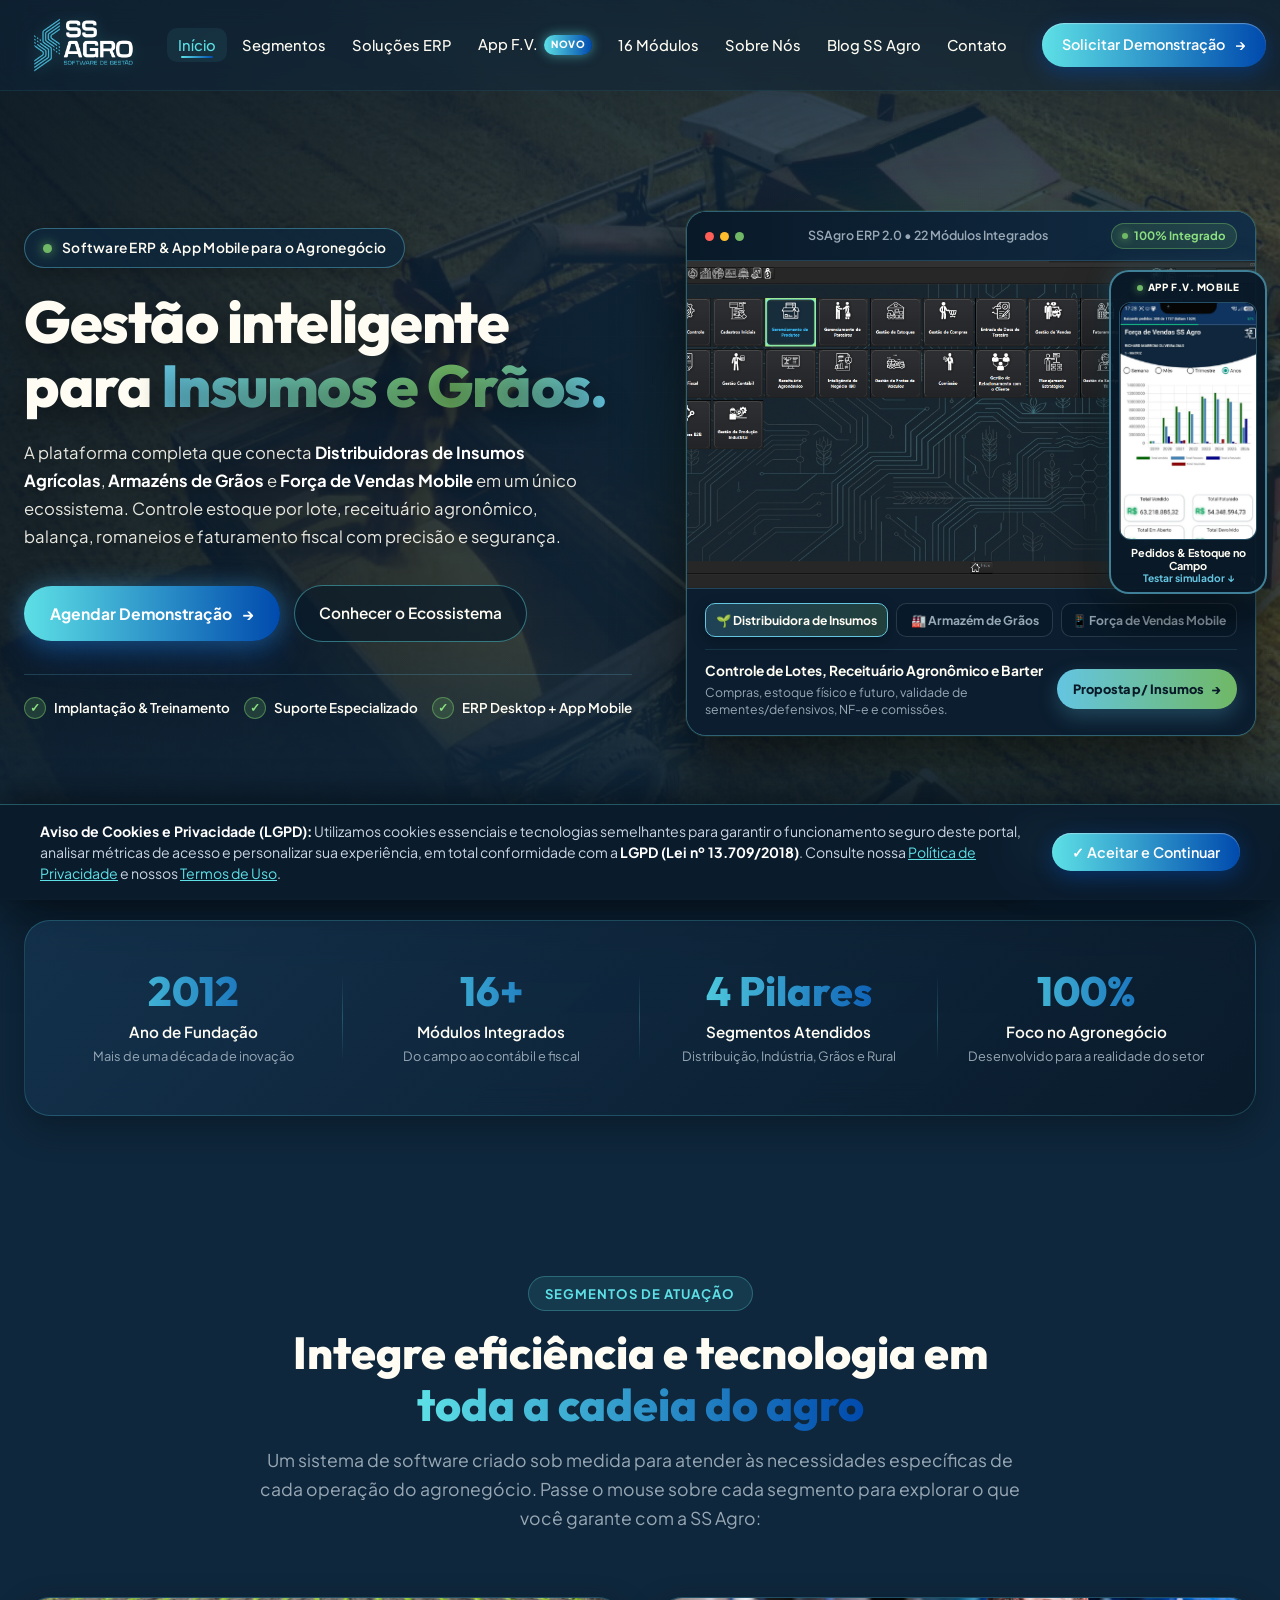
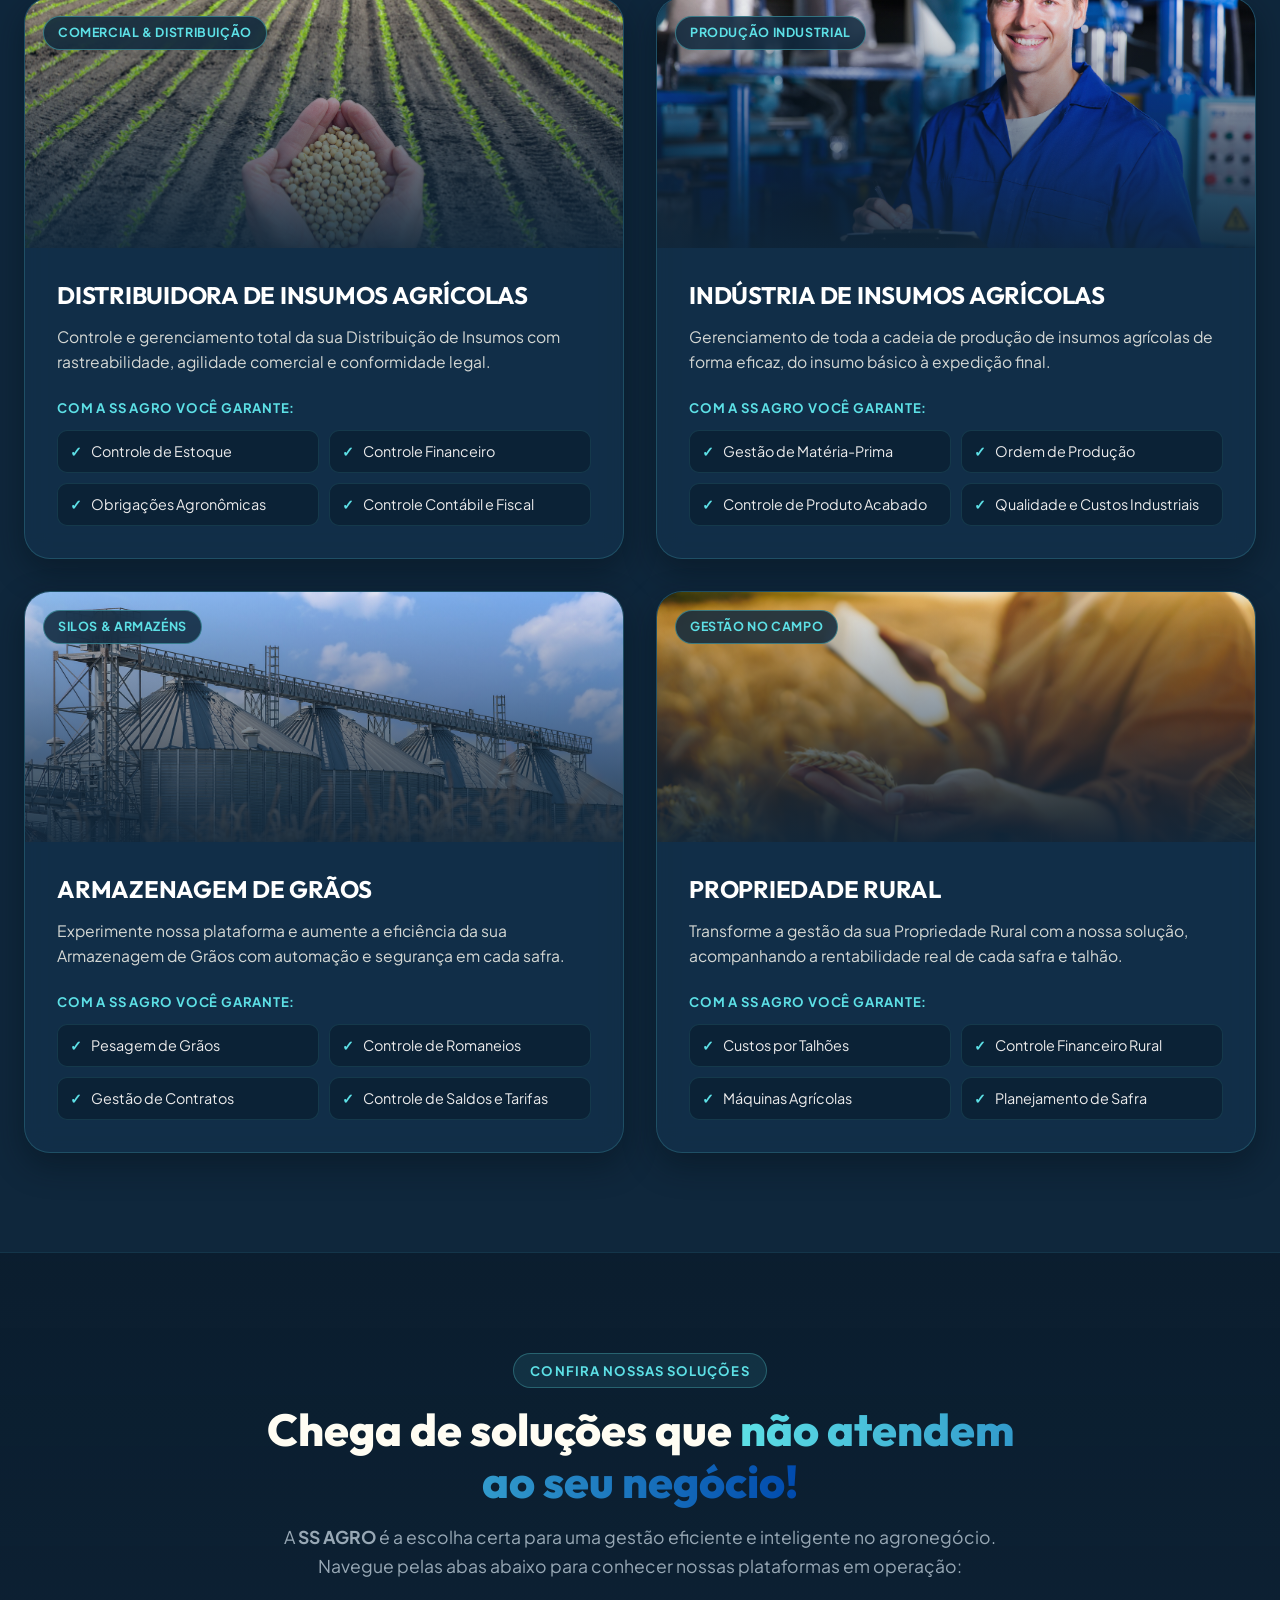
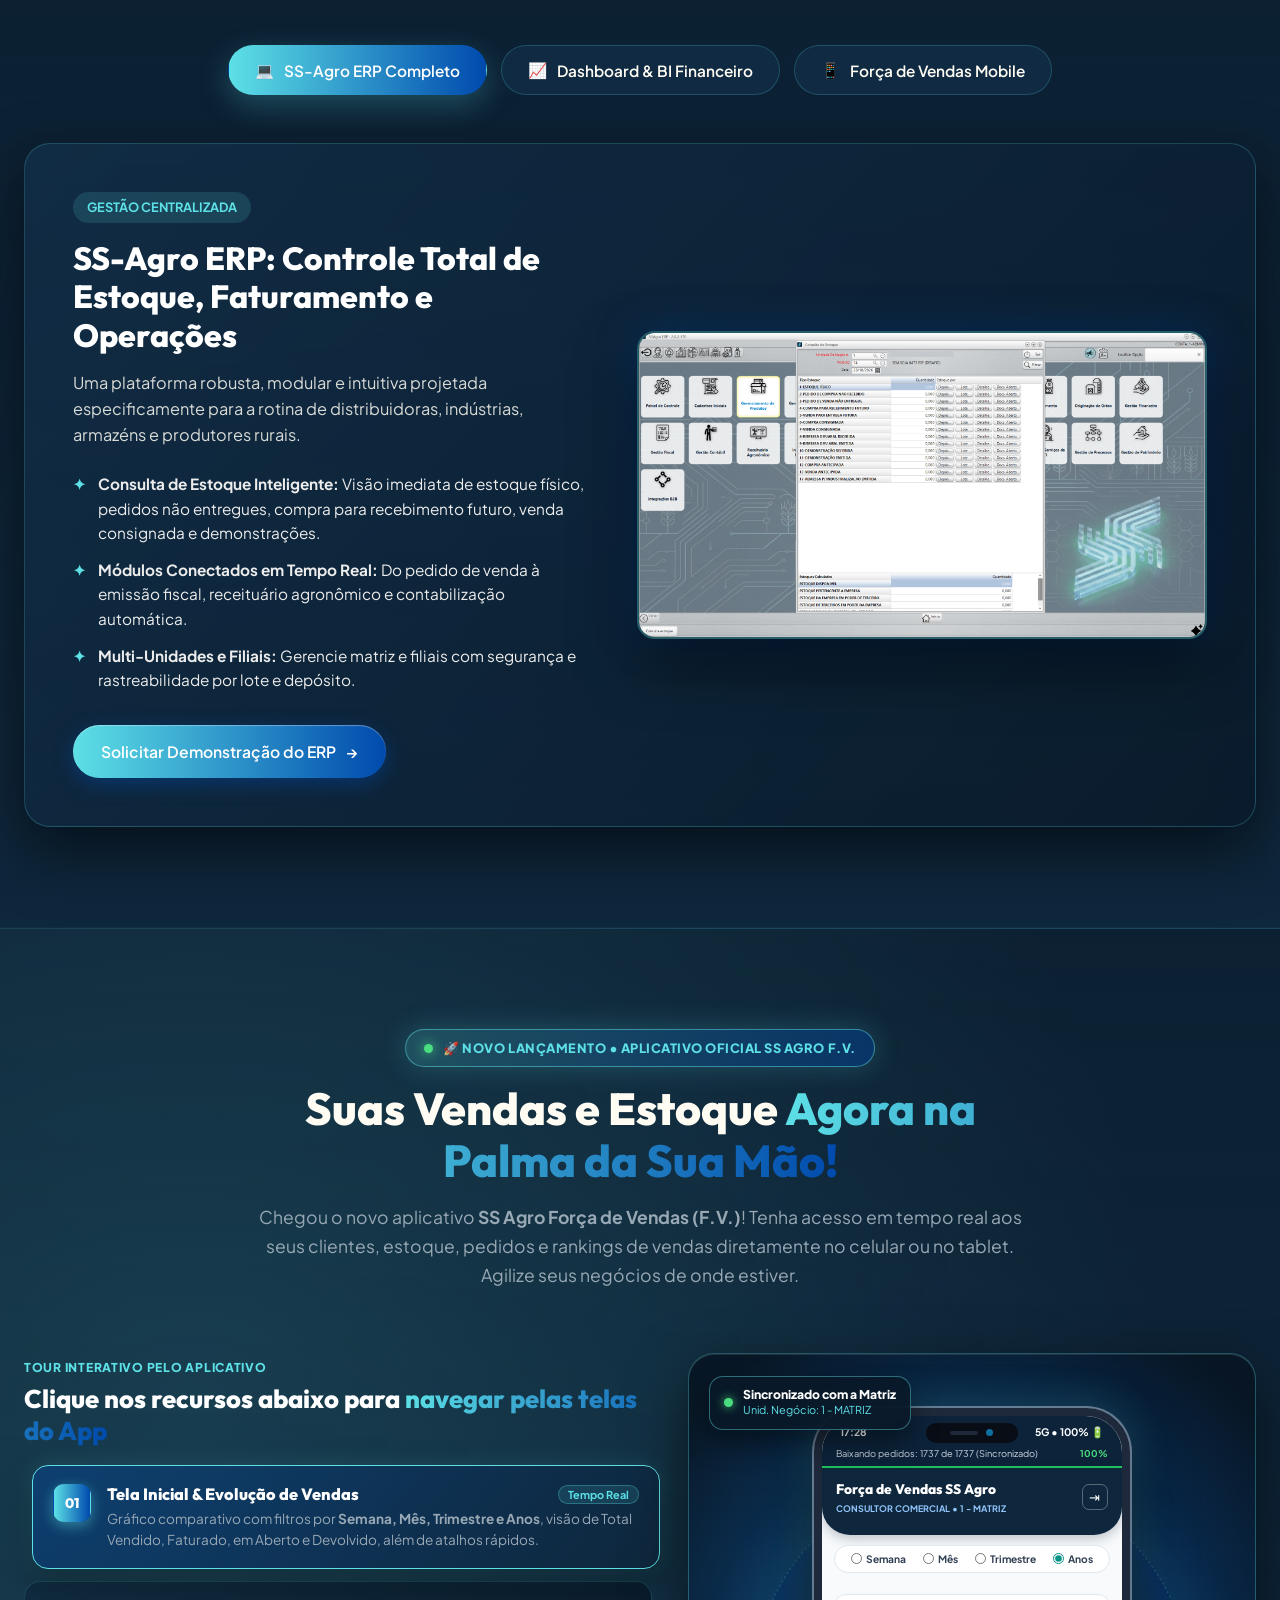
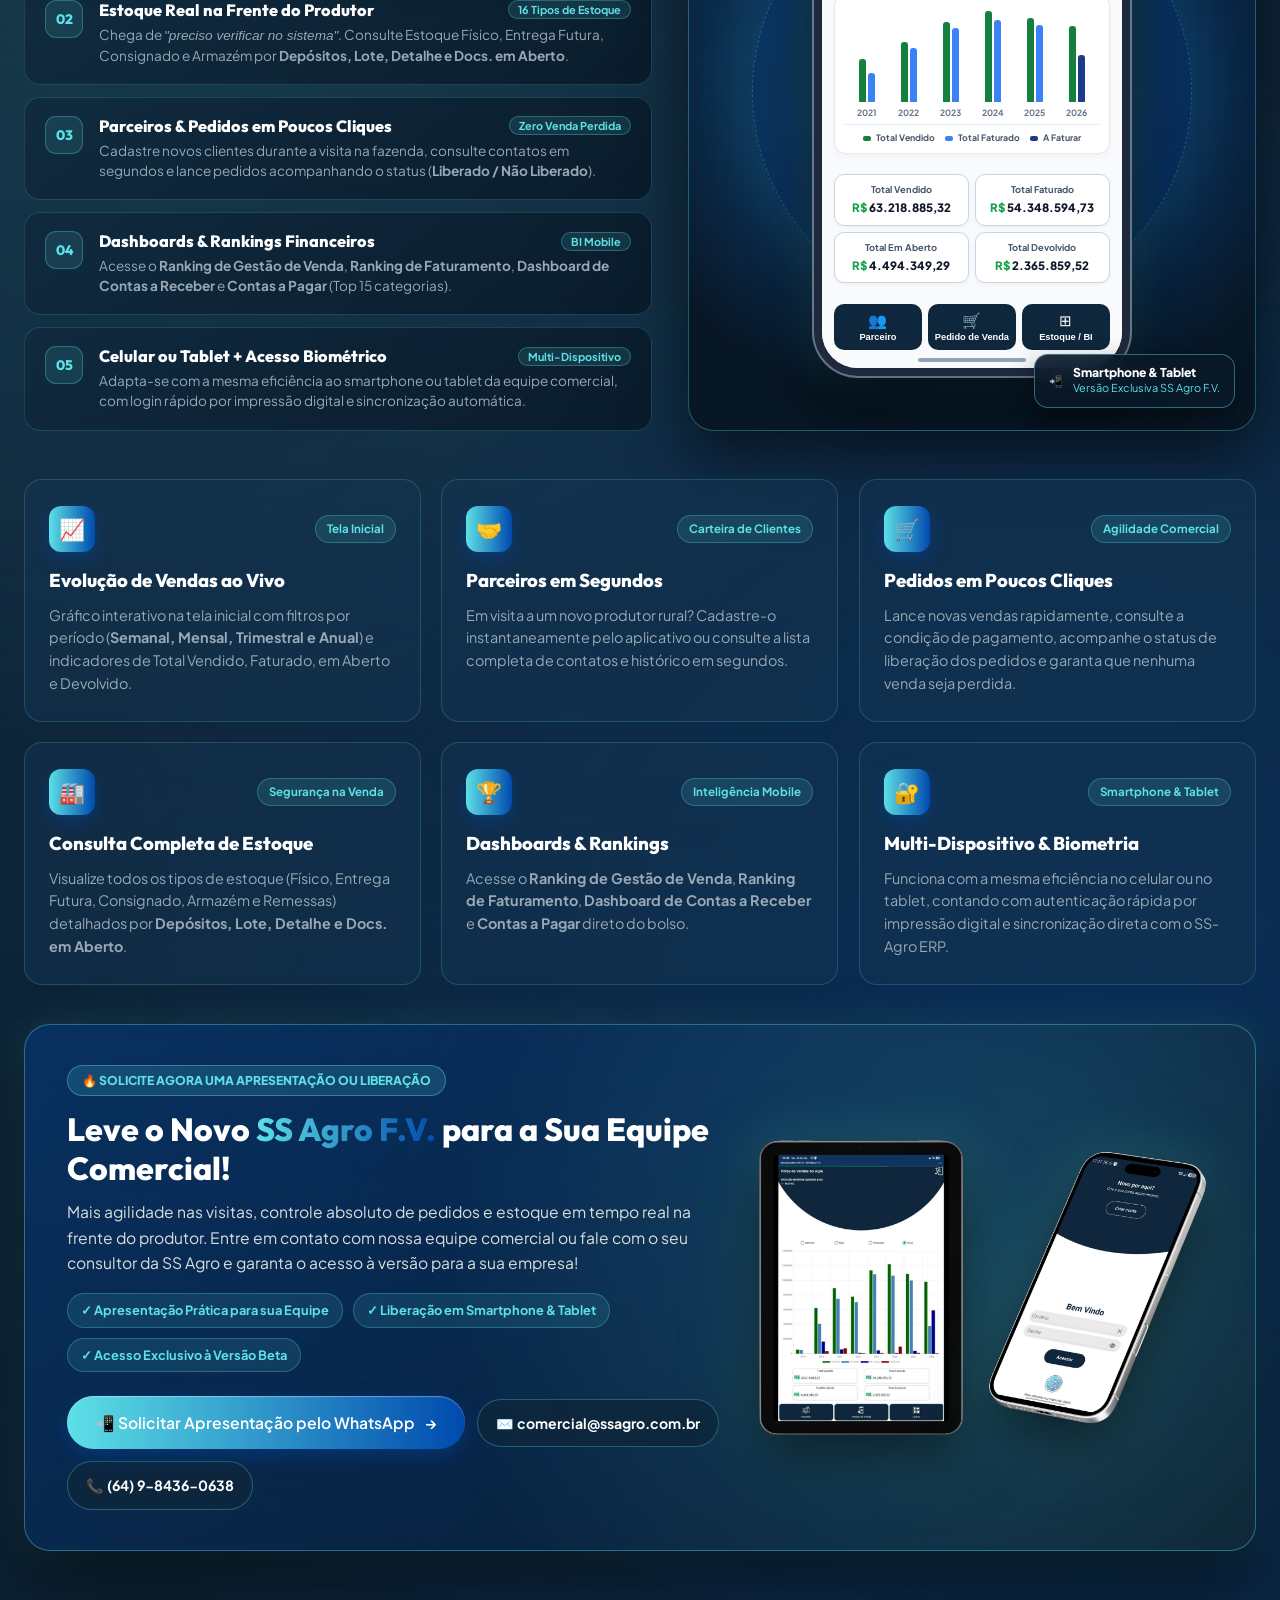
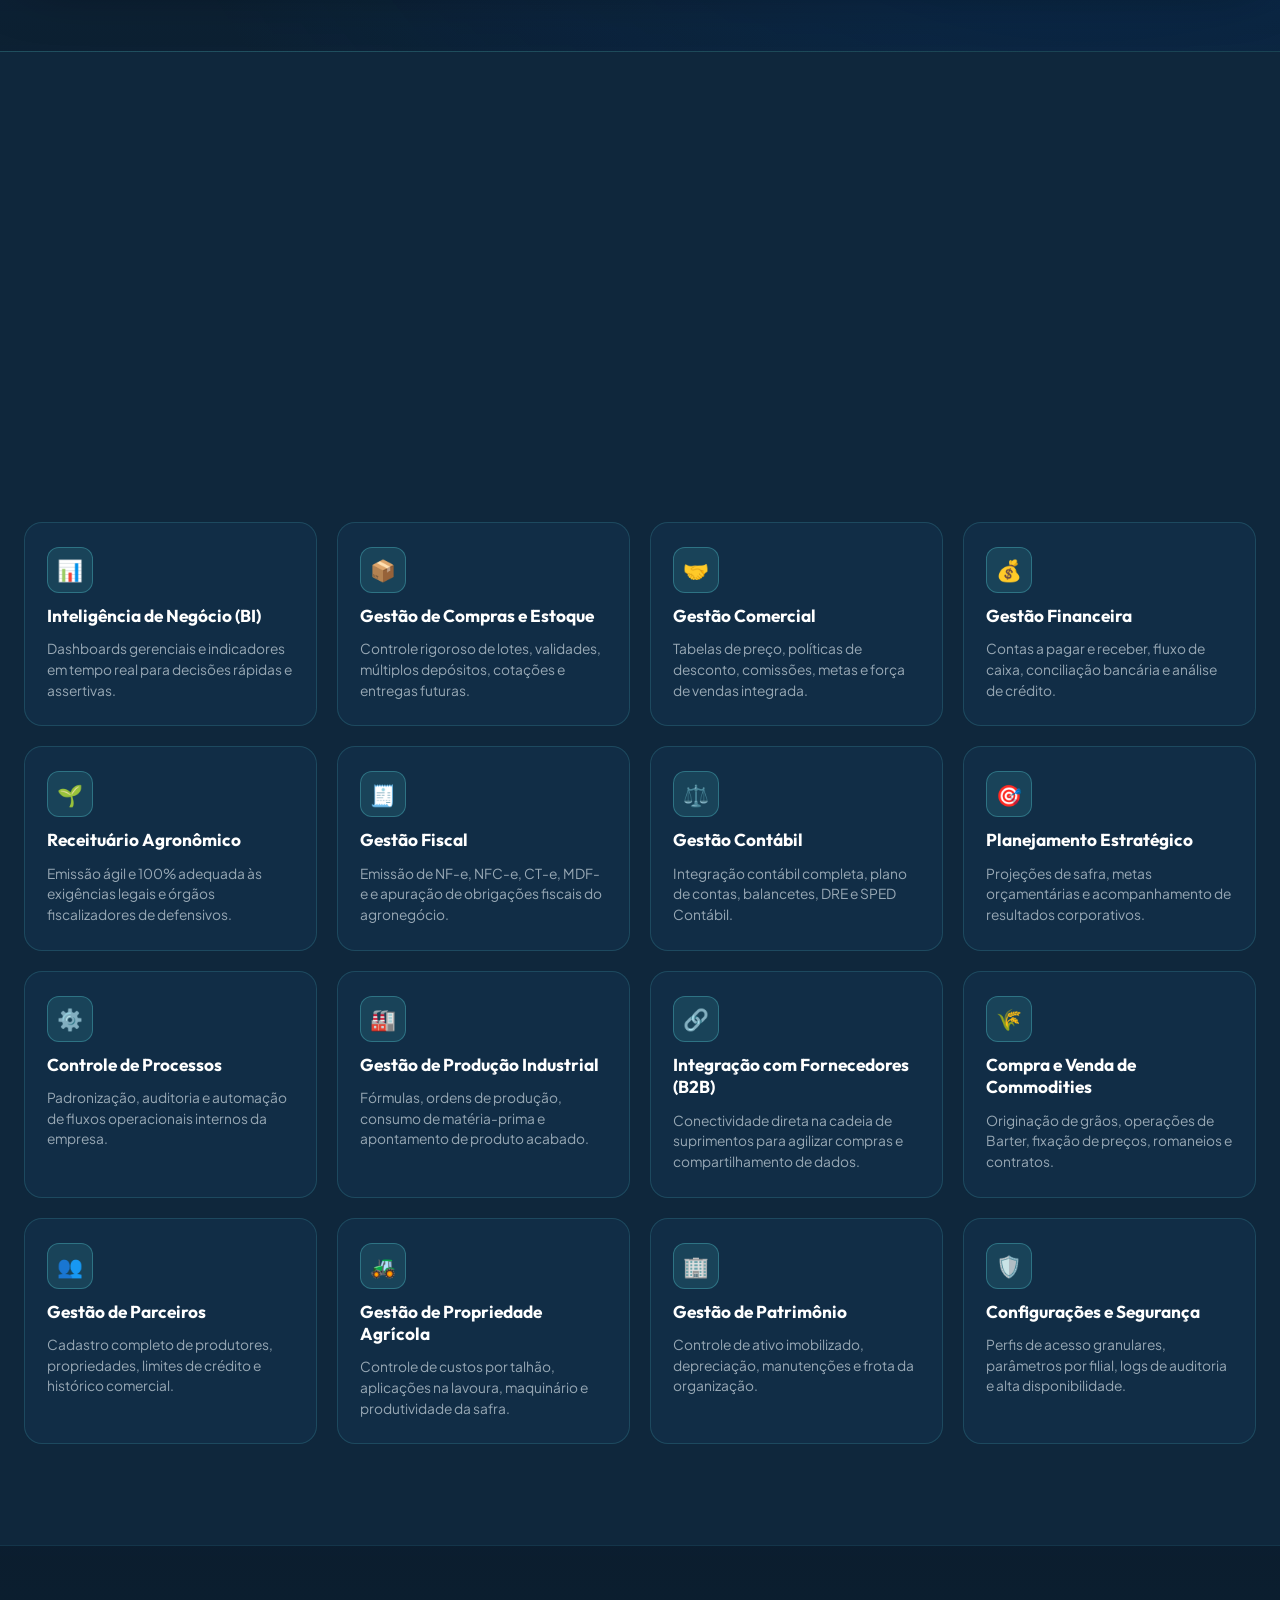
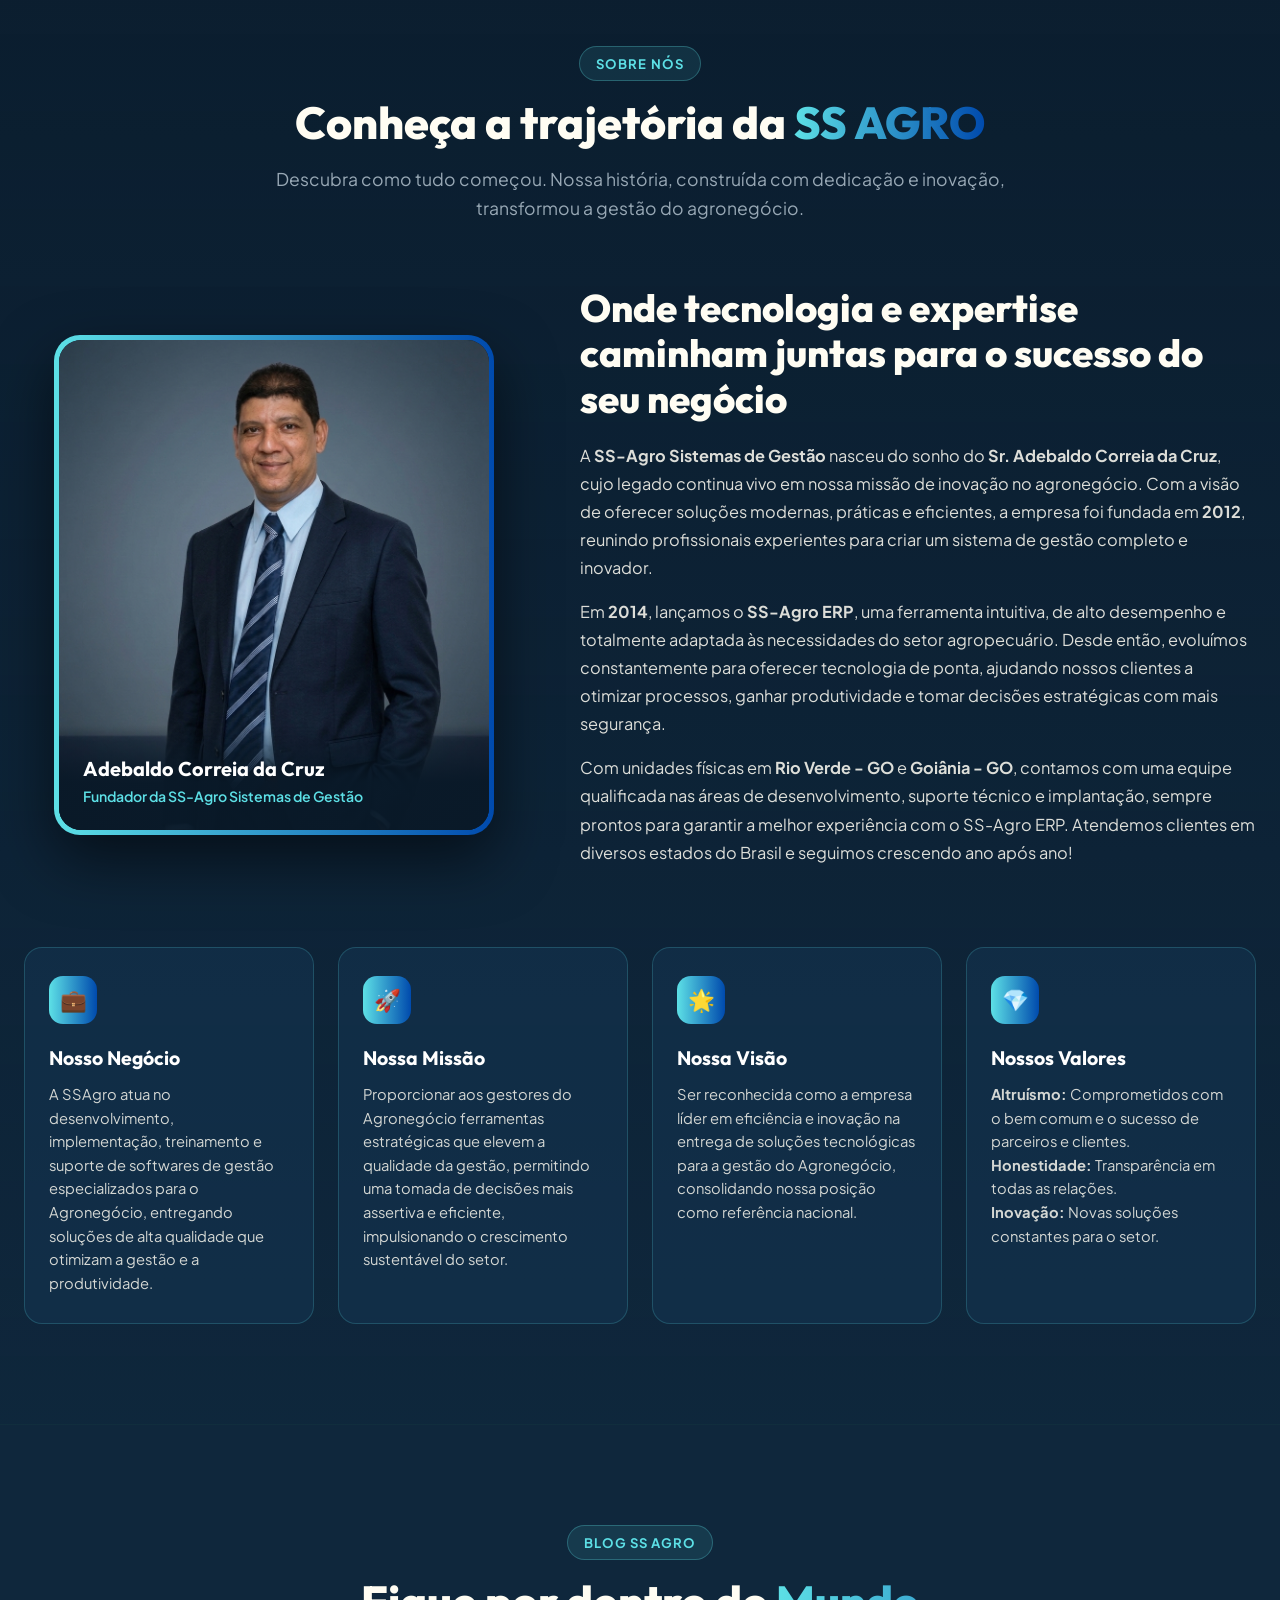
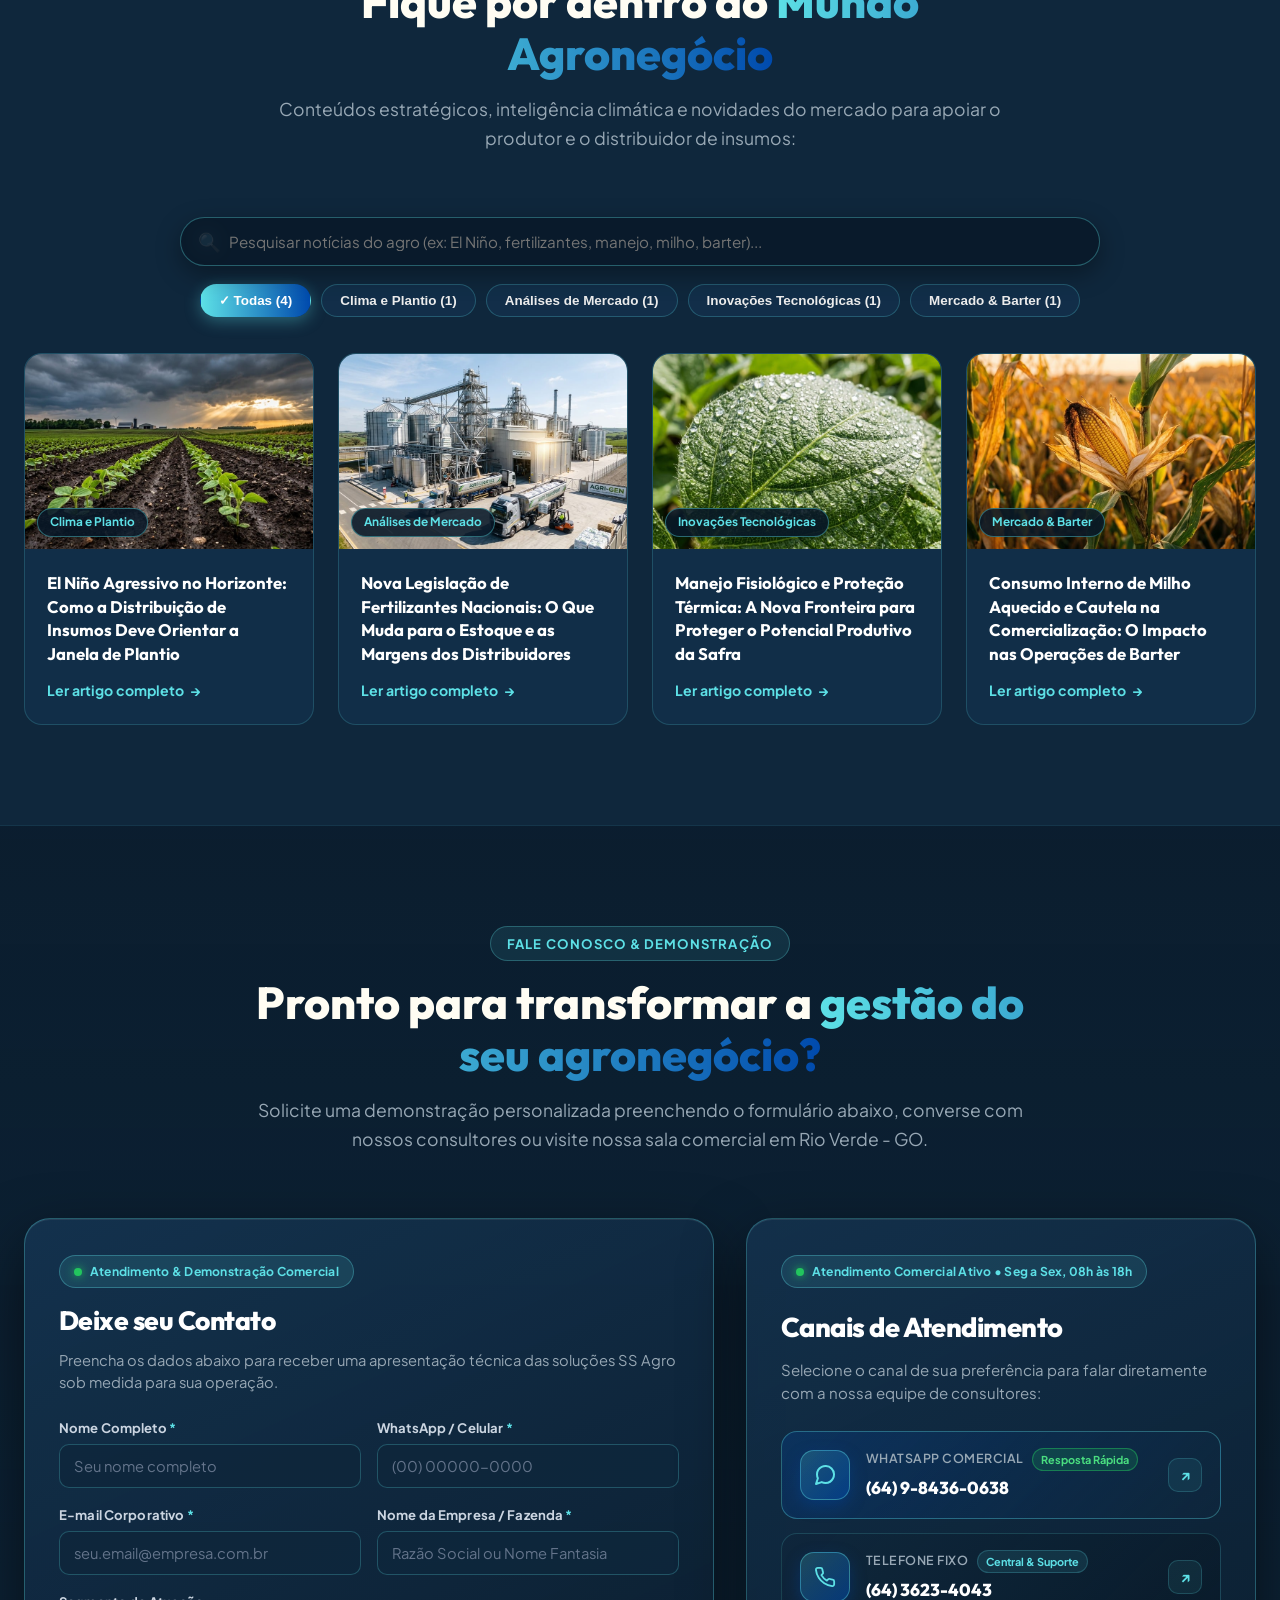
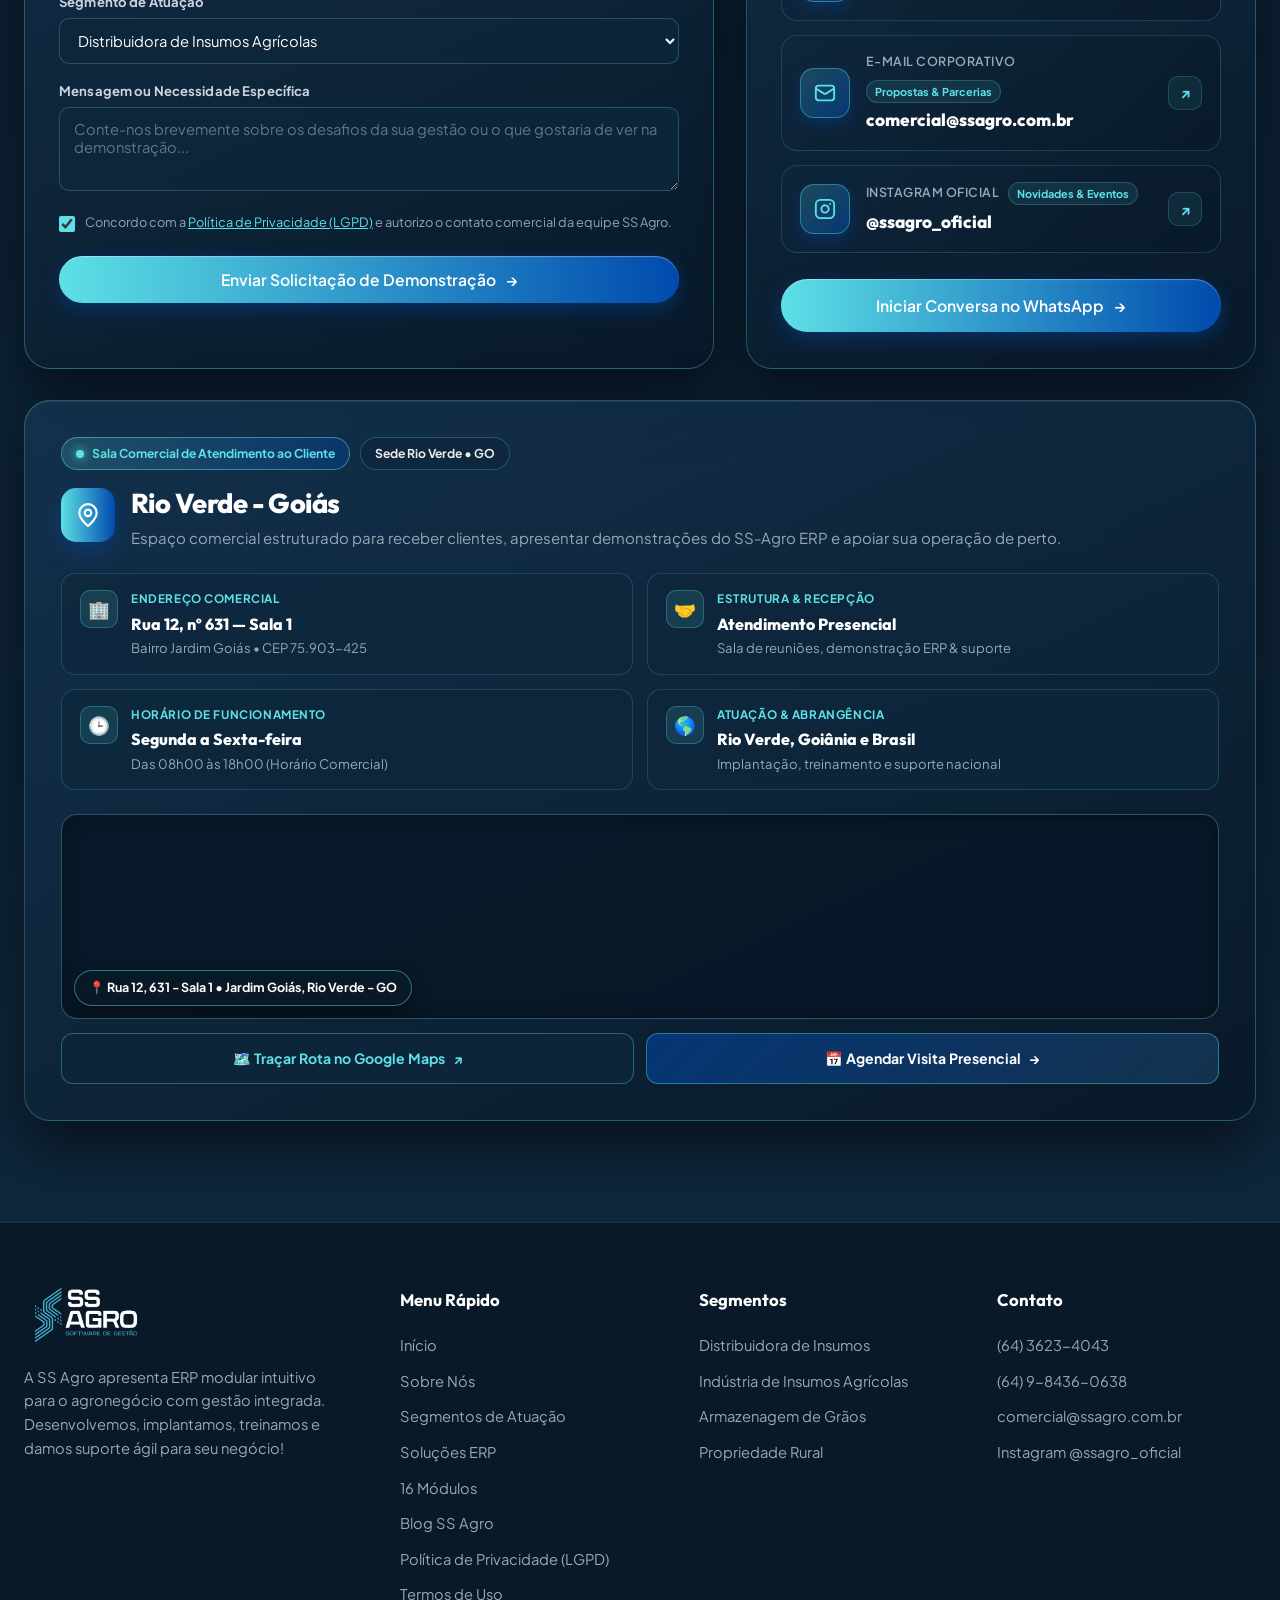
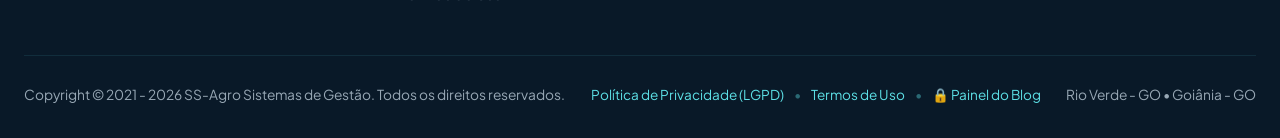
==== commit d754ffdd: "ajuste final no site SSAGRO" ====
--- a/index.html
+++ b/index.html
@@ -130,7 +130,7 @@
   />
 
   <!-- Folha de Estilos Principal -->
-  <link rel="stylesheet" href="styles.css?v=18" />
+  <link rel="stylesheet" href="styles.css?v=21" />
 </head>
 <body>
   <!-- Link de Salto para Acessibilidade via Teclado (Skip Navigation) -->
@@ -1603,10 +1603,37 @@
           </p>
         </div>
 
-        <div class="blog-pills reveal">
-          <div class="blog-pill"><span aria-hidden="true">✓</span> Análises de Mercado</div>
-          <div class="blog-pill"><span aria-hidden="true">✓</span> Clima e Plantio</div>
-          <div class="blog-pill"><span aria-hidden="true">✓</span> Inovações Tecnológicas</div>
+        <!-- Barra de Pesquisa e Filtros por Categoria do Blog -->
+        <div class="blog-controls reveal">
+          <!-- Campo de Busca em Tempo Real -->
+          <div class="blog-search-box">
+            <span class="blog-search-icon" aria-hidden="true">🔍</span>
+            <input
+              type="search"
+              id="siteBlogSearchInput"
+              class="blog-search-input"
+              placeholder="Pesquisar notícias do agro (ex: El Niño, fertilizantes, manejo, milho, barter)..."
+              aria-label="Pesquisar notícias do blog"
+              autocomplete="off"
+            />
+            <button
+              type="button"
+              id="siteBlogSearchClear"
+              class="blog-search-clear"
+              style="display: none;"
+              title="Limpar pesquisa"
+              aria-label="Limpar pesquisa"
+            >✕</button>
+          </div>
+
+          <!-- Filtros Dinâmicos por Categoria -->
+          <div class="blog-filters-row" id="blogCategoryFilters">
+            <button type="button" class="blog-pill-btn active" data-filter-cat="all">
+              <span>✓ Todas as Categorias</span>
+            </button>
+          </div>
+
+          <div class="blog-results-info" id="blogResultsCount" style="display: none;"></div>
         </div>
 
         <div class="blog-grid" id="blogGrid" aria-live="polite">
@@ -1686,6 +1713,9 @@
             </div>
           </a>
         </div>
+
+        <!-- Botão Dinâmico "Ver Mais Notícias" (Aparece automaticamente apenas quando houver 5 ou mais notícias) -->
+        <div class="blog-load-more-wrap" id="blogLoadMoreWrap" style="display: none;"></div>
       </div>
     </section>
 
@@ -1695,18 +1725,137 @@
     <section class="section section--alt" id="contato" aria-labelledby="title-contato">
       <div class="container">
         <div class="section-header reveal">
-          <span class="section-tag">Fale Conosco &amp; Nossa Estrutura</span>
+          <span class="section-tag">Fale Conosco &amp; Demonstração</span>
           <h2 class="section-title" id="title-contato">
             Pronto para transformar a <span class="text-gradient">gestão do seu agronegócio?</span>
           </h2>
           <p class="section-subtitle">
-            Converse agora com nossos especialistas pelos canais digitais ou visite nossa sala comercial de atendimento ao cliente em Rio Verde - GO.
+            Solicite uma demonstração personalizada preenchendo o formulário abaixo, converse com nossos consultores ou visite nossa sala comercial em Rio Verde - GO.
           </p>
         </div>
 
-        <div class="contact-grid">
+        <!-- Grade Superior: Formulário de Contato / Leads + Canais Diretos -->
+        <div class="contact-top-grid">
+          <!-- Formulário Oficial de Contato & Captação de Leads -->
+          <div class="contact-form-card spotlight-card reveal reveal--left">
+            <div class="contact-form-header">
+              <div class="contact-form-badge">
+                <span class="contact-channels__status-dot" aria-hidden="true"></span>
+                <span>Atendimento &amp; Demonstração Comercial</span>
+              </div>
+              <h3 class="contact-form-title">Deixe seu Contato</h3>
+              <p class="contact-form-subtitle">
+                Preencha os dados abaixo para receber uma apresentação técnica das soluções SS Agro sob medida para sua operação.
+              </p>
+            </div>
+
+            <div id="contactFormFeedback" class="form-feedback" role="alert"></div>
+
+            <form id="contactForm" novalidate>
+              <div class="contact-form-fields">
+                <div class="form-group">
+                  <label for="formNome" class="form-label">Nome Completo <span class="req">*</span></label>
+                  <input
+                    type="text"
+                    id="formNome"
+                    name="nome"
+                    class="form-input"
+                    placeholder="Seu nome completo"
+                    required
+                    autocomplete="name"
+                  />
+                </div>
+
+                <div class="form-group">
+                  <label for="formWhatsapp" class="form-label">WhatsApp / Celular <span class="req">*</span></label>
+                  <input
+                    type="tel"
+                    id="formWhatsapp"
+                    name="whatsapp"
+                    class="form-input"
+                    placeholder="(00) 00000-0000"
+                    required
+                    autocomplete="tel"
+                  />
+                </div>
+
+                <div class="form-group">
+                  <label for="formEmail" class="form-label">E-mail Corporativo <span class="req">*</span></label>
+                  <input
+                    type="email"
+                    id="formEmail"
+                    name="email"
+                    class="form-input"
+                    placeholder="seu.email@empresa.com.br"
+                    required
+                    autocomplete="email"
+                  />
+                </div>
+
+                <div class="form-group">
+                  <label for="formEmpresa" class="form-label">Nome da Empresa / Fazenda <span class="req">*</span></label>
+                  <input
+                    type="text"
+                    id="formEmpresa"
+                    name="empresa"
+                    class="form-input"
+                    placeholder="Razão Social ou Nome Fantasia"
+                    required
+                    autocomplete="organization"
+                  />
+                </div>
+
+                <div class="form-group full-width">
+                  <label for="formSegmento" class="form-label">Segmento de Atuação</label>
+                  <select id="formSegmento" name="segmento" class="form-select">
+                    <option value="Distribuidora de Insumos">Distribuidora de Insumos Agrícolas</option>
+                    <option value="Indústria de Insumos">Indústria de Insumos Agrícolas</option>
+                    <option value="Armazém de Grãos / Silos">Armazenagem de Grãos / Silos</option>
+                    <option value="Propriedade Rural / Produtor">Propriedade Rural / Produtor Agrícola</option>
+                    <option value="Revenda e Representação Comercial">Revenda &amp; Representação Comercial</option>
+                    <option value="Outro Segmento do Agro">Outro Segmento do Agronegócio</option>
+                  </select>
+                </div>
+
+                <div class="form-group full-width">
+                  <label for="formMensagem" class="form-label">Mensagem ou Necessidade Específica</label>
+                  <textarea
+                    id="formMensagem"
+                    name="mensagem"
+                    class="form-textarea"
+                    rows="3"
+                    placeholder="Conte-nos brevemente sobre os desafios da sua gestão ou o que gostaria de ver na demonstração..."
+                  ></textarea>
+                </div>
+
+                <div class="form-group full-width">
+                  <div class="form-checkbox-wrapper">
+                    <input
+                      type="checkbox"
+                      id="formLgpd"
+                      name="lgpd"
+                      class="form-checkbox"
+                      required
+                      checked
+                    />
+                    <label for="formLgpd" class="form-checkbox-label">
+                      Concordo com a <a href="privacidade.html" target="_blank" rel="noopener">Política de Privacidade (LGPD)</a> e autorizo o contato comercial da equipe SS Agro.
+                    </label>
+                  </div>
+                </div>
+
+                <div class="form-group full-width" style="margin-top: 8px;">
+                  <button type="submit" id="formSubmitBtn" class="btn btn--primary" style="width: 100%; justify-content: center;">
+                    <span>Enviar Solicitação de Demonstração</span>
+                    <span class="btn__icon" aria-hidden="true">→</span>
+                  </button>
+                </div>
+              </div>
+            </form>
+          </div>
+
           <!-- Canais Diretos de Atendimento -->
-          <div class="contact-channels spotlight-card reveal reveal--left">
+          <div class="contact-channels spotlight-card reveal reveal--right">
             <div>
               <div class="contact-channels__status">
                 <span class="contact-channels__status-dot" aria-hidden="true"></span>
@@ -1817,9 +1966,11 @@
               </a>
             </div>
           </div>
-
-          <!-- Espaço Comercial & Atendimento ao Cliente (Rio Verde - GO) -->
-          <div class="office-showcase spotlight-card reveal reveal--right">
+        </div>
+
+        <!-- Grade Inferior: Espaço Comercial & Atendimento ao Cliente (Rio Verde - GO) -->
+        <div style="margin-top: 32px;">
+          <div class="office-showcase spotlight-card reveal">
             <div class="office-showcase__top">
               <div class="office-showcase__badges">
                 <span class="office-badge office-badge--highlight">
@@ -1923,6 +2074,8 @@
         </div>
       </div>
     </section>
+      </div>
+    </section>
   </main>
 
   <!-- ========================================================================
@@ -1947,6 +2100,8 @@
             <li><a href="#solucoes">Soluções ERP</a></li>
             <li><a href="#modulos">16 Módulos</a></li>
             <li><a href="#blog">Blog SS Agro</a></li>
+            <li><a href="privacidade.html">Política de Privacidade (LGPD)</a></li>
+            <li><a href="termos.html">Termos de Uso</a></li>
           </ul>
         </nav>
 
@@ -1973,10 +2128,45 @@
 
       <div class="footer__bottom">
         <span>Copyright © 2021 - 2026 SS-Agro Sistemas de Gestão. Todos os direitos reservados.</span>
+        <div class="footer__legal">
+          <a href="privacidade.html">Política de Privacidade (LGPD)</a>
+          <span style="color: rgba(93, 224, 230, 0.4);">•</span>
+          <a href="termos.html">Termos de Uso</a>
+          <span style="color: rgba(93, 224, 230, 0.4);">•</span>
+          <a href="admin.html" title="Acesso ao Painel Gerencial do Blog">🔒 Painel do Blog</a>
+        </div>
         <span>Rio Verde - GO • Goiânia - GO</span>
       </div>
     </div>
   </footer>
+
+  <!-- ========================================================================
+       BANNER DE CONSENTIMENTO DE COOKIES (LGPD - LEI Nº 13.709/2018)
+       ======================================================================== -->
+  <aside class="cookie-banner hidden" id="cookieBanner" aria-label="Aviso de Privacidade e Cookies">
+    <div class="cookie-banner__inner">
+      <div class="cookie-banner__text">
+        <strong>Aviso de Cookies e Privacidade (LGPD):</strong>
+        Utilizamos cookies essenciais e tecnologias semelhantes para garantir o funcionamento seguro deste portal, analisar métricas de acesso e personalizar sua experiência, em total conformidade com a <strong>LGPD (Lei nº 13.709/2018)</strong>. Consulte nossa <a href="privacidade.html">Política de Privacidade</a> e nossos <a href="termos.html">Termos de Uso</a>.
+      </div>
+      <div class="cookie-banner__actions">
+        <button type="button" class="btn btn--primary btn--sm" id="cookieAcceptBtn">
+          <span>✓ Aceitar e Continuar</span>
+        </button>
+      </div>
+    </div>
+  </aside>
+
+  <!-- Botão Flutuante de Voltar ao Topo -->
+  <button
+    type="button"
+    class="scroll-top-btn"
+    id="scrollTopBtn"
+    aria-label="Voltar ao topo da página"
+    title="Subir ao topo da página"
+  >
+    <span aria-hidden="true">↑</span>
+  </button>
 
   <!-- Botão Flutuante de WhatsApp -->
   <a
@@ -1991,7 +2181,7 @@
   </a>
 
   <!-- Dados e API do Blog + Script Principal -->
-  <script src="blog-data.js?v=18"></script>
-  <script src="script.js?v=18"></script>
+  <script src="blog-data.js?v=30"></script>
+  <script src="script.js?v=30"></script>
 </body>
 </html>
--- a/styles.css
+++ b/styles.css
@@ -3198,6 +3198,239 @@
   margin-bottom: 42px;
 }
 
+/* Controles de Busca, Abas Históricas e Filtros Interativos do Blog */
+.blog-controls {
+  max-width: 920px;
+  margin: 0 auto 36px;
+  display: flex;
+  flex-direction: column;
+  gap: 18px;
+}
+
+/* Abas de Edição / Arquivo Histórico (Site Antigo SS Agro) */
+.blog-editions-nav {
+  display: flex;
+  align-items: center;
+  justify-content: center;
+  gap: 8px;
+  flex-wrap: wrap;
+  padding: 6px;
+  background: rgba(9, 25, 40, 0.75);
+  border: 1px solid rgba(93, 224, 230, 0.22);
+  border-radius: var(--radius-pill);
+  width: fit-content;
+  max-width: 100%;
+  margin: 0 auto 4px;
+  box-shadow: 0 4px 16px rgba(0, 0, 0, 0.25);
+}
+
+.blog-edition-tab {
+  background: transparent;
+  border: none;
+  color: var(--ss-gray-muted);
+  font-family: inherit;
+  font-size: 0.86rem;
+  font-weight: 600;
+  padding: 8px 18px;
+  border-radius: var(--radius-pill);
+  cursor: pointer;
+  transition: all 0.25s ease;
+  display: inline-flex;
+  align-items: center;
+  gap: 6px;
+}
+
+.blog-edition-tab:hover {
+  color: var(--ss-cyan);
+  background: rgba(93, 224, 230, 0.08);
+}
+
+.blog-edition-tab.active {
+  background: var(--ss-gradient);
+  color: #fff;
+  box-shadow: 0 4px 14px rgba(93, 224, 230, 0.35);
+}
+
+.blog-search-box {
+  position: relative;
+  width: 100%;
+}
+
+.blog-search-input {
+  width: 100%;
+  padding: 14px 44px 14px 48px;
+  border-radius: var(--radius-pill);
+  background: rgba(9, 25, 40, 0.85);
+  border: 1px solid rgba(93, 224, 230, 0.35);
+  color: var(--ss-white);
+  font-family: inherit;
+  font-size: 0.95rem;
+  backdrop-filter: blur(12px);
+  outline: none;
+  transition: all 0.25s ease;
+  box-shadow: 0 8px 24px rgba(0, 0, 0, 0.35);
+}
+
+.blog-search-input:focus {
+  border-color: var(--ss-cyan);
+  box-shadow: 0 0 22px rgba(93, 224, 230, 0.45);
+  background: rgba(9, 25, 40, 0.96);
+}
+
+.blog-search-icon {
+  position: absolute;
+  left: 18px;
+  top: 50%;
+  transform: translateY(-50%);
+  color: var(--ss-cyan);
+  font-size: 1.15rem;
+  pointer-events: none;
+}
+
+.blog-search-clear {
+  position: absolute;
+  right: 14px;
+  top: 50%;
+  transform: translateY(-50%);
+  background: rgba(93, 224, 230, 0.15);
+  border: 1px solid rgba(93, 224, 230, 0.3);
+  color: var(--ss-cyan);
+  width: 26px;
+  height: 26px;
+  border-radius: 50%;
+  display: inline-flex;
+  align-items: center;
+  justify-content: center;
+  font-size: 0.82rem;
+  cursor: pointer;
+  transition: all 0.2s ease;
+  padding: 0;
+  line-height: 1;
+}
+
+.blog-search-clear:hover {
+  background: var(--ss-cyan);
+  color: var(--ss-navy-dark);
+}
+
+.blog-filters-row {
+  display: flex;
+  justify-content: center;
+  align-items: center;
+  flex-wrap: wrap;
+  gap: 10px;
+}
+
+.blog-pill-btn {
+  background: rgba(21, 53, 82, 0.6);
+  border: 1px solid rgba(93, 224, 230, 0.25);
+  color: var(--ss-gray-light);
+  padding: 8px 18px;
+  border-radius: var(--radius-pill);
+  font-size: 0.84rem;
+  font-weight: 600;
+  cursor: pointer;
+  transition: all 0.2s ease;
+  display: inline-flex;
+  align-items: center;
+  gap: 6px;
+}
+
+.blog-pill-btn:hover {
+  border-color: var(--ss-cyan);
+  color: var(--ss-cyan);
+  transform: translateY(-2px);
+}
+
+.blog-pill-btn.active {
+  background: var(--ss-gradient);
+  color: #fff;
+  border-color: transparent;
+  box-shadow: 0 4px 16px rgba(93, 224, 230, 0.35);
+}
+
+.blog-results-info {
+  text-align: center;
+  font-size: 0.84rem;
+  color: var(--ss-gray-muted);
+  margin-top: -4px;
+}
+
+.blog-results-info strong {
+  color: var(--ss-cyan);
+}
+
+.blog-load-more-wrap {
+  text-align: center;
+  margin-top: 48px;
+}
+
+/* Botão Moderno Pílula "Ver Mais Notícias" (Inspirado no Site Oficial) */
+.blog-load-more-pill {
+  display: inline-flex;
+  align-items: center;
+  justify-content: center;
+  gap: 12px;
+  background: linear-gradient(135deg, rgba(15, 39, 60, 0.95), rgba(0, 74, 173, 0.45));
+  border: 1.5px solid var(--ss-cyan);
+  color: var(--ss-white);
+  padding: 13px 34px;
+  border-radius: var(--radius-pill);
+  font-family: var(--font-display);
+  font-size: 0.96rem;
+  font-weight: 700;
+  cursor: pointer;
+  transition: all 0.3s cubic-bezier(0.2, 0.8, 0.2, 1);
+  box-shadow: 0 8px 24px rgba(0, 0, 0, 0.4), 0 0 16px rgba(93, 224, 230, 0.22);
+  text-decoration: none;
+}
+
+.blog-load-more-pill:hover {
+  background: var(--ss-gradient);
+  border-color: transparent;
+  transform: translateY(-3px) scale(1.03);
+  box-shadow: 0 12px 32px rgba(0, 74, 173, 0.5), 0 0 24px rgba(93, 224, 230, 0.45);
+  color: #fff;
+}
+
+.blog-load-more-badge {
+  background: rgba(93, 224, 230, 0.22);
+  color: var(--ss-cyan);
+  padding: 2px 10px;
+  border-radius: 12px;
+  font-size: 0.78rem;
+  font-weight: 600;
+  transition: all 0.2s ease;
+}
+
+.blog-load-more-pill:hover .blog-load-more-badge {
+  background: rgba(255, 255, 255, 0.3);
+  color: #fff;
+}
+
+/* Estado Recolher (Faz as notícias adicionais desaparecerem suavemente) */
+.blog-load-more-pill--collapse {
+  background: linear-gradient(135deg, rgba(21, 53, 82, 0.95), rgba(9, 25, 40, 0.95));
+  border-color: rgba(93, 224, 230, 0.45);
+}
+
+.blog-load-more-pill--collapse:hover {
+  background: linear-gradient(135deg, rgba(0, 74, 173, 0.85), rgba(93, 224, 230, 0.3));
+  border-color: var(--ss-cyan);
+}
+
+.blog-all-loaded-msg {
+  display: inline-flex;
+  align-items: center;
+  gap: 8px;
+  color: var(--ss-gray-muted);
+  font-size: 0.9rem;
+  padding: 10px 22px;
+  background: rgba(93, 224, 230, 0.08);
+  border: 1px solid rgba(93, 224, 230, 0.2);
+  border-radius: var(--radius-pill);
+}
+
 .blog-pill {
   display: inline-flex;
   align-items: center;
@@ -3267,6 +3500,30 @@
   color: var(--ss-cyan);
   font-size: 0.74rem;
   font-weight: 700;
+}
+
+.blog-card__featured-tag {
+  position: absolute;
+  top: 12px;
+  right: 12px;
+  padding: 4px 11px;
+  border-radius: var(--radius-pill);
+  background: linear-gradient(135deg, #f59e0b 0%, #d97706 100%);
+  color: #fffdf3;
+  font-size: 0.72rem;
+  font-weight: 800;
+  letter-spacing: 0.04em;
+  text-transform: uppercase;
+  box-shadow: 0 4px 14px rgba(245, 158, 11, 0.45);
+  display: inline-flex;
+  align-items: center;
+  gap: 4px;
+  z-index: 2;
+}
+
+.blog-card--featured {
+  border-color: rgba(251, 191, 36, 0.55) !important;
+  box-shadow: 0 10px 32px rgba(245, 158, 11, 0.16) !important;
 }
 
 .blog-card__body {
@@ -3844,6 +4101,53 @@
 .whatsapp-float:hover {
   transform: translateY(-4px) scale(1.04);
   box-shadow: 0 14px 36px rgba(93, 224, 230, 0.5);
+}
+
+/* ==========================================================================
+   BOTÃO FLUTUANTE DE VOLTAR AO TOPO (SCROLL TO TOP)
+   ========================================================================== */
+.scroll-top-btn {
+  position: fixed;
+  bottom: 96px;
+  right: 28px;
+  z-index: 1490;
+  width: 48px;
+  height: 48px;
+  border-radius: 50%;
+  background: rgba(9, 25, 40, 0.92);
+  border: 1.5px solid rgba(93, 224, 230, 0.45);
+  color: var(--ss-cyan);
+  display: flex;
+  align-items: center;
+  justify-content: center;
+  font-size: 1.35rem;
+  font-weight: 800;
+  cursor: pointer;
+  box-shadow: 0 10px 28px rgba(0, 0, 0, 0.6), 0 0 18px rgba(93, 224, 230, 0.25);
+  backdrop-filter: blur(14px);
+  opacity: 0;
+  visibility: hidden;
+  transform: translateY(24px) scale(0.9);
+  transition: all 0.3s cubic-bezier(0.22, 1, 0.36, 1);
+  outline: none;
+}
+
+.scroll-top-btn.visible {
+  opacity: 1;
+  visibility: visible;
+  transform: translateY(0) scale(1);
+}
+
+.scroll-top-btn:hover {
+  background: var(--ss-gradient);
+  color: #fff;
+  border-color: transparent;
+  transform: translateY(-5px) scale(1.1);
+  box-shadow: 0 14px 36px rgba(93, 224, 230, 0.55), 0 0 24px rgba(93, 224, 230, 0.4);
+}
+
+.scroll-top-btn:active {
+  transform: translateY(-2px) scale(0.98);
 }
 
 /* ==========================================================================
@@ -4014,3 +4318,276 @@
     text-align: center;
   }
 }
+
+/* ==========================================================================
+   FORMULÁRIO DE CONTATO & DEMONSTRAÇÃO (LGPD & ALTA CONVERSÃO)
+   ========================================================================== */
+.contact-wrapper {
+  display: flex;
+  flex-direction: column;
+  gap: 36px;
+}
+
+.contact-top-grid {
+  display: grid;
+  grid-template-columns: 1.15fr 0.85fr;
+  gap: 32px;
+  align-items: stretch;
+}
+
+.contact-form-card {
+  background: linear-gradient(155deg, rgba(21, 53, 82, 0.85) 0%, rgba(9, 25, 40, 0.95) 100%);
+  border: 1px solid rgba(93, 224, 230, 0.32);
+  border-radius: var(--radius-lg);
+  padding: 36px 34px;
+  box-shadow: var(--shadow-lg), inset 0 1px 0 rgba(255, 255, 255, 0.08);
+  position: relative;
+}
+
+.contact-form-header {
+  margin-bottom: 24px;
+}
+
+.contact-form-badge {
+  display: inline-flex;
+  align-items: center;
+  gap: 8px;
+  padding: 6px 14px;
+  border-radius: var(--radius-pill);
+  background: rgba(93, 224, 230, 0.12);
+  border: 1px solid rgba(93, 224, 230, 0.32);
+  color: var(--ss-cyan);
+  font-size: 0.76rem;
+  font-weight: 700;
+  letter-spacing: 0.02em;
+  margin-bottom: 12px;
+}
+
+.contact-form-title {
+  font-family: var(--font-display);
+  font-size: 1.65rem;
+  font-weight: 800;
+  color: var(--ss-white);
+  margin-bottom: 6px;
+  letter-spacing: -0.02em;
+}
+
+.contact-form-subtitle {
+  color: var(--ss-gray-muted);
+  font-size: 0.92rem;
+  line-height: 1.5;
+}
+
+.contact-form-fields {
+  display: grid;
+  grid-template-columns: 1fr 1fr;
+  gap: 16px;
+}
+
+.contact-form-fields .full-width {
+  grid-column: 1 / -1;
+}
+
+.form-group {
+  display: flex;
+  flex-direction: column;
+  gap: 6px;
+}
+
+.form-label {
+  font-size: 0.82rem;
+  font-weight: 700;
+  color: #cbd5e1;
+  letter-spacing: 0.01em;
+}
+
+.form-label span.req {
+  color: #5de0e6;
+}
+
+.form-input,
+.form-select,
+.form-textarea {
+  width: 100%;
+  padding: 12px 14px;
+  border-radius: 10px;
+  background: rgba(15, 39, 60, 0.85);
+  border: 1px solid rgba(93, 224, 230, 0.25);
+  color: var(--ss-white);
+  font-family: inherit;
+  font-size: 0.92rem;
+  transition: border-color var(--transition-fast), box-shadow var(--transition-fast), background var(--transition-fast);
+  outline: none;
+}
+
+.form-input:focus,
+.form-select:focus,
+.form-textarea:focus {
+  border-color: var(--ss-cyan);
+  background: rgba(21, 53, 82, 0.95);
+  box-shadow: 0 0 0 3px rgba(93, 224, 230, 0.2);
+}
+
+.form-input::placeholder,
+.form-textarea::placeholder {
+  color: #64748b;
+}
+
+.form-select {
+  cursor: pointer;
+}
+
+.form-select option {
+  background: #0f273c;
+  color: #ffffff;
+}
+
+.form-textarea {
+  min-height: 84px;
+  resize: vertical;
+}
+
+.form-checkbox-wrapper {
+  display: flex;
+  align-items: flex-start;
+  gap: 10px;
+  margin-top: 6px;
+}
+
+.form-checkbox {
+  margin-top: 3px;
+  width: 16px;
+  height: 16px;
+  accent-color: #5de0e6;
+  cursor: pointer;
+}
+
+.form-checkbox-label {
+  font-size: 0.8rem;
+  color: #94a3b8;
+  line-height: 1.45;
+  cursor: pointer;
+}
+
+.form-checkbox-label a {
+  color: #5de0e6;
+  text-decoration: underline;
+}
+
+.form-feedback {
+  display: none;
+  padding: 14px 16px;
+  border-radius: 10px;
+  font-size: 0.9rem;
+  margin-bottom: 16px;
+  animation: fadeIn 0.3s ease;
+}
+
+.form-feedback.success {
+  display: flex;
+  align-items: center;
+  gap: 10px;
+  background: rgba(34, 197, 94, 0.15);
+  border: 1px solid rgba(34, 197, 94, 0.4);
+  color: #4ade80;
+}
+
+.form-feedback.error {
+  display: flex;
+  align-items: center;
+  gap: 10px;
+  background: rgba(239, 68, 68, 0.15);
+  border: 1px solid rgba(239, 68, 68, 0.4);
+  color: #f87171;
+}
+
+/* ==========================================================================
+   BANNER DE CONSENTIMENTO DE COOKIES (LGPD)
+   ========================================================================== */
+.cookie-banner {
+  position: fixed;
+  bottom: 0;
+  left: 0;
+  right: 0;
+  z-index: 2000;
+  background: rgba(11, 28, 44, 0.96);
+  backdrop-filter: blur(16px);
+  border-top: 1px solid rgba(93, 224, 230, 0.3);
+  padding: 16px 24px;
+  box-shadow: 0 -10px 30px rgba(0, 0, 0, 0.45);
+  transform: translateY(0);
+  transition: transform 0.4s ease, opacity 0.4s ease;
+}
+
+.cookie-banner.hidden {
+  transform: translateY(120%);
+  opacity: 0;
+  pointer-events: none;
+}
+
+.cookie-banner__inner {
+  max-width: 1200px;
+  margin: 0 auto;
+  display: flex;
+  align-items: center;
+  justify-content: space-between;
+  gap: 20px;
+  flex-wrap: wrap;
+}
+
+.cookie-banner__text {
+  flex: 1;
+  min-width: 280px;
+  font-size: 0.88rem;
+  line-height: 1.5;
+  color: #cbd5e1;
+}
+
+.cookie-banner__text strong {
+  color: #ffffff;
+}
+
+.cookie-banner__text a {
+  color: #5de0e6;
+  text-decoration: underline;
+}
+
+.cookie-banner__actions {
+  display: flex;
+  align-items: center;
+  gap: 12px;
+}
+
+.footer__legal {
+  display: inline-flex;
+  align-items: center;
+  gap: 10px;
+}
+
+.footer__legal a {
+  color: #5de0e6;
+  text-decoration: none;
+  font-size: 0.85rem;
+  transition: color var(--transition-fast);
+}
+
+.footer__legal a:hover {
+  text-decoration: underline;
+  color: #ffffff;
+}
+
+@media (max-width: 1080px) {
+  .contact-top-grid {
+    grid-template-columns: 1fr;
+  }
+}
+
+@media (max-width: 640px) {
+  .contact-form-fields {
+    grid-template-columns: 1fr;
+  }
+  .contact-form-card {
+    padding: 24px 18px;
+  }
+}
+
